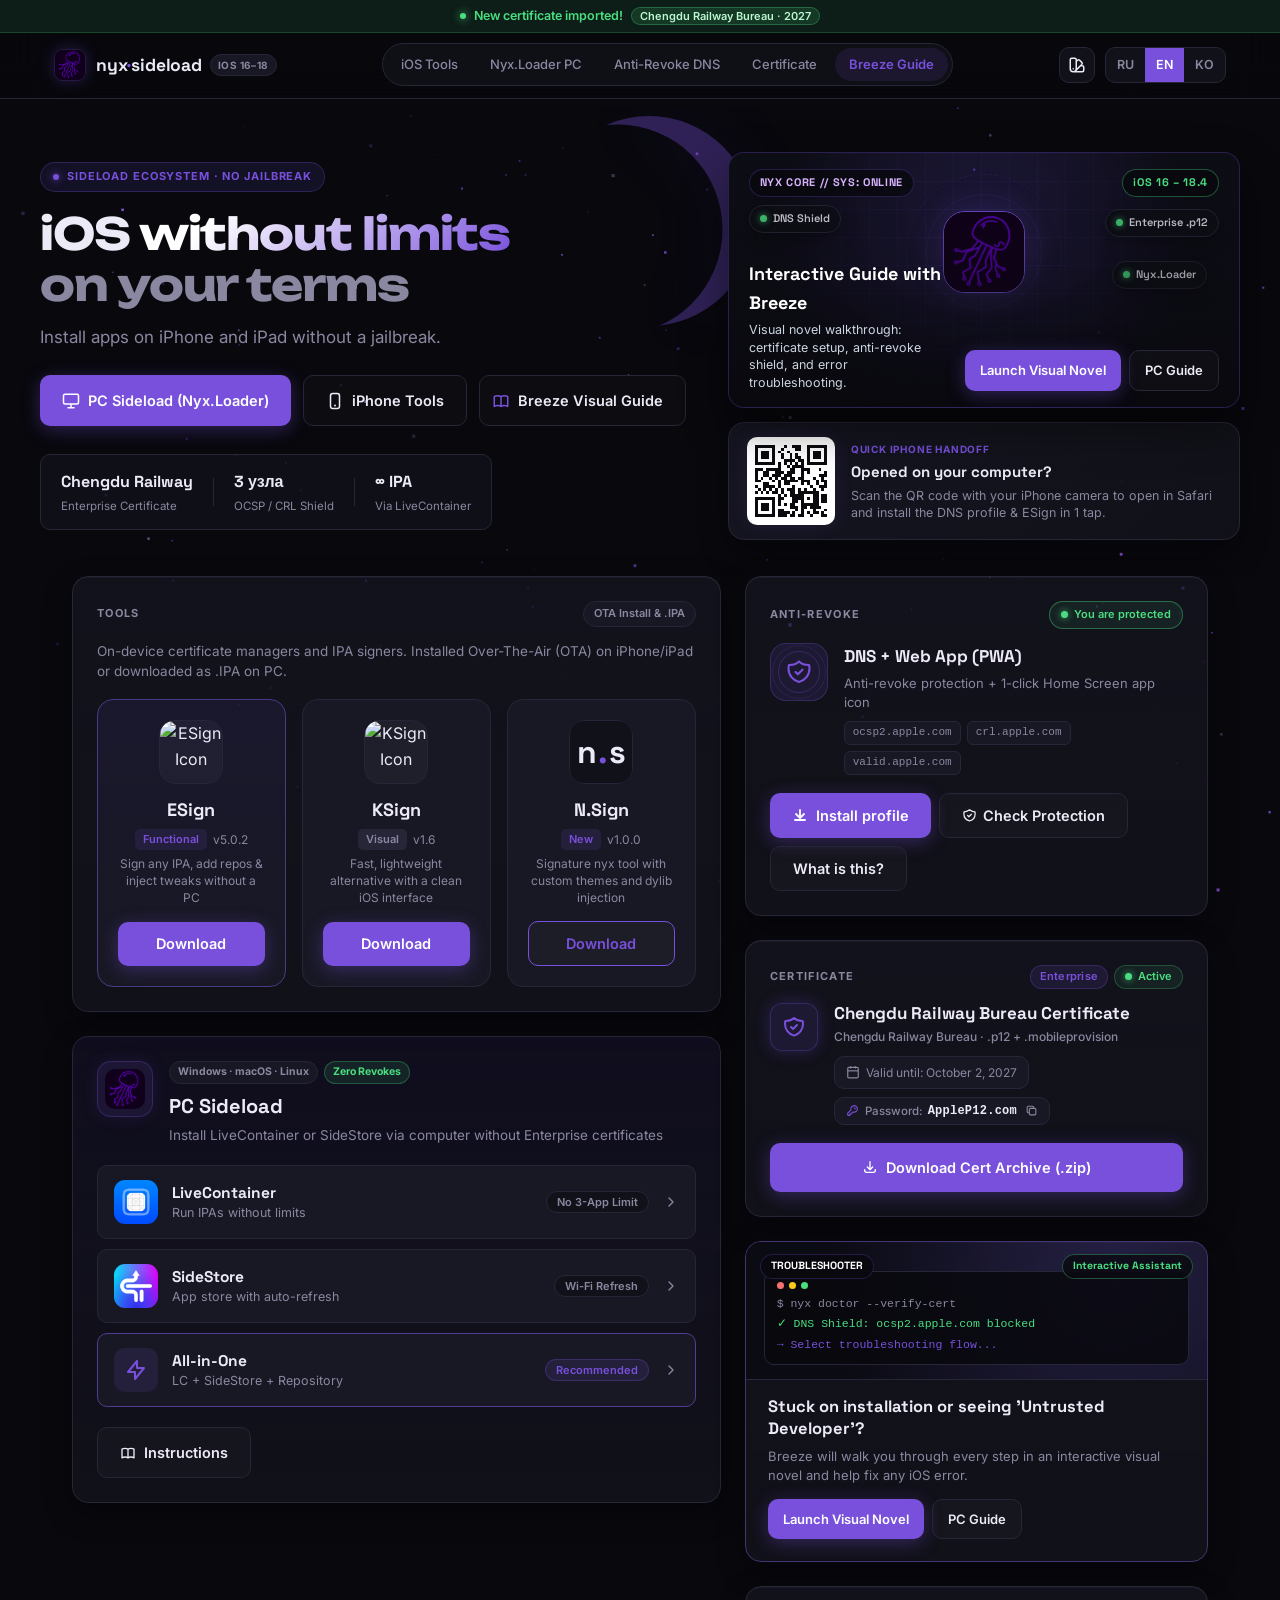
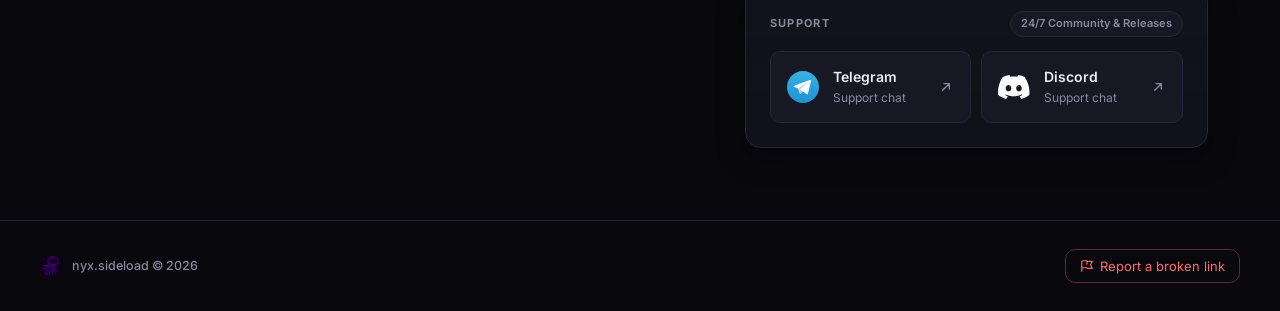
==== index.html @ e29008ee "feat(drop): switch to Chengdu Railway Bureau, update UI & DNS profile" ====
<!DOCTYPE html>
<html lang="ru">
<head>
  <meta charset="UTF-8" />
  <meta name="viewport" content="width=device-width, initial-scale=1.0, viewport-fit=cover" />
  <title>nyx.sideload — iOS sideloading portal</title>
  <meta name="description" content="nyx.sideload — iOS sideloading portal with ESign, KSign, N.Sign, LiveContainer and SideStore resources." />
  <meta name="keywords" content="iOS sideload, IPA, ESign, KSign, N.Sign, LiveContainer, SideStore" />
  <meta name="robots" content="index, follow, max-image-preview:large" />
  <meta name="google-site-verification" content="O43_IIhh7gMPWOFRAjKB4eH8r0QsekUvam8je7YkFkw" />
  <meta name="author" content="nyx.sideload" />
  <link rel="canonical" href="https://nyx.sideload.space/" />
  <link rel="alternate" href="https://sideload.nyxsile.lol/" />
  <meta property="og:type" content="website" />
  <meta property="og:site_name" content="nyx.sideload" />
  <meta property="og:title" content="nyx.sideload — iOS sideloading portal" />
  <meta property="og:description" content="ESign, KSign, N.Sign, LiveContainer and SideStore resources in one place." />
  <meta property="og:url" content="https://nyx.sideload.space/" />
  <meta property="og:image" content="https://nyx.sideload.space/icons/og-image.png" />
  <meta property="og:image:alt" content="nyx.sideload" />
  <meta name="twitter:card" content="summary_large_image" />
  <meta name="twitter:title" content="nyx.sideload — iOS sideloading portal" />
  <meta name="twitter:description" content="ESign, KSign, N.Sign, LiveContainer and SideStore resources." />
  <meta name="twitter:image" content="https://nyx.sideload.space/icons/og-image.png" />
  <link rel="preconnect" href="https://fonts.googleapis.com" />
  <link href="https://fonts.googleapis.com/css2?family=Space+Grotesk:wght@400;500;600;700&family=Inter:wght@400;500;600&family=Unbounded:wght@600;700&display=swap" rel="stylesheet" />
  <link rel="stylesheet" href="index.css" />
  <link rel="manifest" href="manifest.json" />
  <meta name="apple-mobile-web-app-capable" content="yes" />
  <meta name="apple-mobile-web-app-status-bar-style" content="black-translucent" />
  <meta name="apple-mobile-web-app-title" content="nyx.sideload" />
  <link rel="apple-touch-icon" href="icons/favicon.png" />
  <link rel="icon" type="image/png" href="icons/favicon.png" />
  <link rel="shortcut icon" href="favicon.ico" />
  <script type="application/ld+json">
  {
    "@context": "https://schema.org",
    "@type": "WebSite",
    "name": "nyx.sideload",
    "url": "https://nyx.sideload.space/",
    "description": "iOS sideloading portal with ESign, KSign, N.Sign, LiveContainer and SideStore resources.",
    "inLanguage": ["ru", "en", "ko"]
  }
  </script>
</head>
<body>

<canvas id="stars" aria-hidden="true"></canvas>

<header id="header">
  <div class="new-cert-banner">
    <span class="ping-dot"></span>
    <span data-i="status-new-cert">Новый сертификат импортирован!</span>
    <span class="banner-cert-pill">Chengdu Railway Bureau · 2027</span>
  </div>
  <div class="header-inner">
    <a class="header-brand" href="./" aria-label="nyx.sideload">
      <img src="icons/logo.png" alt="" width="32" height="32" />
      <div class="brand-text-wrap">
        <span class="header-logo display">nyx<span>·</span>sideload</span>
        <span class="header-sub-badge">iOS 16–18</span>
      </div>
    </a>

    <nav class="desktop-nav" aria-label="Primary Navigation">
      <a href="#sec-tools" class="desktop-nav-link" data-i="nav-tools">Инструменты iOS</a>
      <a href="#sec-pc-sideload" class="desktop-nav-link" data-i="nav-pc">Nyx.Loader ПК</a>
      <a href="#sec-dns" class="desktop-nav-link" data-i="nav-dns">Анти-ревок DNS</a>
      <a href="#sec-cert-files" class="desktop-nav-link" data-i="nav-cert">Сертификат</a>
      <a href="./tutorial-vn/" class="desktop-nav-link desktop-nav-link--accent" data-i="nav-breeze">Гайд с Бриз</a>
    </nav>

    <div class="header-actions">
      <button type="button" id="btn-header-theme" class="icon-btn" aria-label="Customize theme" aria-haspopup="dialog" title="Theme">
        <svg width="18" height="18" fill="none" viewBox="0 0 24 24" stroke="currentColor" stroke-width="2" aria-hidden="true">
          <path stroke-linecap="round" stroke-linejoin="round" d="M7 21a4 4 0 01-4-4V5a2 2 0 012-2h4a2 2 0 012 2v12a4 4 0 01-4 4zm0 0h12a2 2 0 002-2v-4a2 2 0 00-2-2h-2.343M11 7.343l1.657-1.657a2 2 0 012.828 0l2.829 2.829a2 2 0 010 2.828l-8.486 8.485M7 17h.01" />
        </svg>
      </button>
      <div class="lang-toggle" role="group" aria-label="Language">
        <button type="button" class="lang-btn active" id="lang-ru" data-lang="ru" aria-pressed="true">RU</button>
        <button type="button" class="lang-btn" id="lang-en" data-lang="en" aria-pressed="false">EN</button>
        <button type="button" class="lang-btn" id="lang-ko" data-lang="ko" aria-pressed="false">KO</button>
      </div>
    </div>
  </div>
</header>

<div id="app">

  <section id="hero">
    <div class="hero-inner">
      <div class="moon" aria-hidden="true"></div>

      <!-- Left Column: Typography, Actions & Mobile Stepper -->
      <div class="hero-copy">
        <div class="hero-eyebrow">
          <span class="hero-eyebrow-dot"></span>
          <span data-i="hero-eyebrow-text">ЭКОСИСТЕМА САЙДЛОУДА · БЕЗ ДЖЕЙЛБРЕЙКА</span>
        </div>

        <h1>
          <span data-i="hero-title-1">iOS</span> <em data-i="hero-title-2">без ограничений</em><br/>
          <span class="hero-tail" data-i="hero-title-3">на своих условиях</span>
        </h1>

        <p class="hero-lead" data-i="hero-sub">Установка приложений на iPhone и iPad без джейлбрейка.</p>

        <!-- Desktop-specific CTA bar -->
        <div class="hero-desktop-actions">
          <a href="#sec-pc-sideload" class="btn btn-primary">
            <svg width="18" height="18" fill="none" viewBox="0 0 24 24" stroke="currentColor" stroke-width="2" aria-hidden="true">
              <rect x="2" y="3" width="20" height="13" rx="2"/>
              <path d="M8 21h8M12 17v4" stroke-linecap="round"/>
            </svg>
            <span data-i="hero-btn-pc">Сайдлоуд с ПК (Nyx.Loader)</span>
          </a>
          <a href="#sec-tools" class="btn btn-ghost">
            <svg width="18" height="18" fill="none" viewBox="0 0 24 24" stroke="currentColor" stroke-width="2" aria-hidden="true">
              <rect x="6" y="2" width="12" height="20" rx="3"/>
              <line x1="12" y1="18" x2="12.01" y2="18" stroke-width="2.5" stroke-linecap="round"/>
            </svg>
            <span data-i="hero-btn-ios">Инструменты для iPhone</span>
          </a>
          <a href="./tutorial-vn/" class="btn btn-ghost hero-breeze-pill">
            <svg width="18" height="18" fill="none" viewBox="0 0 24 24" stroke="var(--accent)" stroke-width="2" aria-hidden="true">
              <path stroke-linecap="round" stroke-linejoin="round" d="M12 6.253v13m0-13C10.832 5.477 9.246 5 7.5 5S4.168 5.477 3 6.253v13C4.168 18.477 5.754 18 7.5 18s3.332.477 4.5 1.253m0-13C13.168 5.477 14.754 5 16.5 5c1.747 0 3.332.477 4.5 1.253v13C19.832 18.477 18.247 18 16.5 18c-1.746 0-3.332.477-4.5 1.253"/>
            </svg>
            <span data-i="hero-btn-guide">Визуальный гайд с Бриз</span>
          </a>
        </div>

        <!-- Desktop telemetry metrics strip -->
        <div class="hero-metrics-desktop">
          <div class="hero-metric-item">
            <span class="hero-metric-val">Chengdu Railway</span>
            <span class="hero-metric-lbl" data-i="metric-cert-lbl">Enterprise сертификат</span>
          </div>
          <div class="hero-metric-divider"></div>
          <div class="hero-metric-item">
            <span class="hero-metric-val">3 узла</span>
            <span class="hero-metric-lbl" data-i="metric-dns-lbl">Блокировка OCSP / CRL</span>
          </div>
          <div class="hero-metric-divider"></div>
          <div class="hero-metric-item">
            <span class="hero-metric-val">∞ IPA</span>
            <span class="hero-metric-lbl" data-i="metric-lc-lbl">Через LiveContainer</span>
          </div>
        </div>

        <!-- Mobile-only Quick Visual Banner + 1-2-3 Guided Stepper -->
        <div class="mobile-hero-experience">
          <a href="./tutorial-vn/" class="mobile-breeze-banner">
            <div class="mobile-breeze-avatar-wrap">
              <img src="icons/logo.png" alt="nyx.sideload" width="48" height="48" />
              <span class="mobile-breeze-live">FAQ</span>
            </div>
            <div class="mobile-breeze-text">
              <span class="mobile-breeze-tag" data-i="mob-breeze-tag">ИНТЕРАКТИВНЫЙ ТУТОРИАЛ</span>
              <strong data-i="mob-breeze-title">Впервые здесь? Гайд с Бриз за 1 минуту</strong>
              <span class="mobile-breeze-sub" data-i="mob-breeze-sub">Пошаговая установка DNS, ESign и решение ошибок</span>
            </div>
            <svg class="mobile-breeze-arrow" width="18" height="18" fill="none" viewBox="0 0 24 24" stroke="currentColor" stroke-width="2"><path d="M9 6l6 6-6 6" stroke-linecap="round" stroke-linejoin="round"/></svg>
          </a>

          <div class="mobile-stepper" role="navigation" aria-label="Шаги установки на iOS">
            <a href="#sec-dns" class="mobile-step-pill active">
              <span class="step-num">1</span>
              <span class="step-label" data-i="step-1-short">Защита DNS</span>
            </a>
            <svg class="step-sep" width="12" height="12" fill="none" viewBox="0 0 24 24" stroke="currentColor" stroke-width="2"><path d="M9 6l6 6-6 6" stroke-linecap="round" stroke-linejoin="round"/></svg>
            <a href="#sec-tools" class="mobile-step-pill">
              <span class="step-num">2</span>
              <span class="step-label" data-i="step-2-short">ESign / KSign</span>
            </a>
            <svg class="step-sep" width="12" height="12" fill="none" viewBox="0 0 24 24" stroke="currentColor" stroke-width="2"><path d="M9 6l6 6-6 6" stroke-linecap="round" stroke-linejoin="round"/></svg>
            <a href="#sec-cert-files" class="mobile-step-pill">
              <span class="step-num">3</span>
              <span class="step-label" data-i="step-3-short">Сертификат</span>
            </a>
          </div>
        </div>
      </div>

      <!-- Right Column (Desktop Only): Visual Command Center Showcase -->
      <div class="hero-showcase" aria-label="Visual Showcase">
        <!-- Card A: Cyber-Jellyfish Core & Architecture Visual Card -->
        <div class="showcase-art-card">
          <div class="showcase-cyber-canvas" aria-hidden="true">
            <div class="cyber-grid-mesh"></div>
            <div class="cyber-core-visual">
              <div class="cyber-orbit cyber-orbit--outer"></div>
              <div class="cyber-orbit cyber-orbit--inner"></div>
              <img class="cyber-core-logo" src="icons/logo.png" alt="" width="86" height="86" />
            </div>
            <div class="cyber-floating-nodes">
              <span class="cyber-node cyber-node--1"><span class="status-dot ok"></span> DNS Shield</span>
              <span class="cyber-node cyber-node--2"><span class="status-dot ok"></span> Enterprise .p12</span>
              <span class="cyber-node cyber-node--3"><span class="status-dot ok"></span> Nyx.Loader</span>
            </div>
          </div>
          <div class="showcase-art-overlay">
            <div class="showcase-top-badges">
              <span class="showcase-hud-tag">NYX CORE // SYS: ONLINE</span>
              <span class="showcase-hud-tag showcase-hud-tag--ok">iOS 16 – 18.4</span>
            </div>
            <div class="showcase-art-footer">
              <div>
                <h2 class="showcase-art-title" data-i="showcase-breeze-title">Интерактивный гайд с Бриз</h2>
                <p class="showcase-art-desc" data-i="showcase-breeze-desc">Визуальная новелла: разбор ошибок, настройка сертификатов и обход ревоков.</p>
              </div>
              <div class="showcase-art-links">
                <a href="./tutorial-vn/" class="btn btn-primary btn-sm" data-i="btn-open-vn">Запустить новеллу</a>
                <a href="./tutorial/" class="btn btn-ghost btn-sm" data-i="btn-open-text-guide">Гайд для ПК</a>
              </div>
            </div>
          </div>
        </div>

        <!-- Card B: Desktop-to-iPhone QR Handoff Card -->
        <div class="showcase-qr-card">
          <div class="qr-box" aria-hidden="true">
            <svg viewBox="-2 -2 29 29" width="88" height="88" shape-rendering="crispEdges">
              <rect x="-2" y="-2" width="29" height="29" rx="2" fill="#ffffff"/>
              <path fill="#0A0A0F" d="M0,0h7v1h-7zM10,0h1v1h-1zM13,0h3v1h-3zM18,0h7v1h-7zM0,1h1v1h-1zM6,1h1v1h-1zM9,1h1v1h-1zM14,1h2v1h-2zM18,1h1v1h-1zM24,1h1v1h-1zM0,2h1v1h-1zM2,2h3v1h-3zM6,2h1v1h-1zM8,2h1v1h-1zM11,2h1v1h-1zM18,2h1v1h-1zM20,2h3v1h-3zM24,2h1v1h-1zM0,3h1v1h-1zM2,3h3v1h-3zM6,3h1v1h-1zM9,3h1v1h-1zM12,3h1v1h-1zM14,3h1v1h-1zM18,3h1v1h-1zM20,3h3v1h-3zM24,3h1v1h-1zM0,4h1v1h-1zM2,4h3v1h-3zM6,4h1v1h-1zM9,4h1v1h-1zM12,4h1v1h-1zM14,4h2v1h-2zM18,4h1v1h-1zM20,4h3v1h-3zM24,4h1v1h-1zM0,5h1v1h-1zM6,5h1v1h-1zM10,5h4v1h-4zM15,5h2v1h-2zM18,5h1v1h-1zM24,5h1v1h-1zM0,6h7v1h-7zM8,6h1v1h-1zM10,6h1v1h-1zM12,6h1v1h-1zM14,6h1v1h-1zM16,6h1v1h-1zM18,6h7v1h-7zM8,7h1v1h-1zM11,7h1v1h-1zM13,7h4v1h-4zM0,8h3v1h-3zM4,8h5v1h-5zM12,8h2v1h-2zM16,8h3v1h-3zM22,8h1v1h-1zM0,9h1v1h-1zM3,9h2v1h-2zM7,9h3v1h-3zM11,9h3v1h-3zM16,9h1v1h-1zM18,9h1v1h-1zM24,9h1v1h-1zM0,10h1v1h-1zM3,10h2v1h-2zM6,10h3v1h-3zM10,10h3v1h-3zM16,10h1v1h-1zM22,10h3v1h-3zM0,11h1v1h-1zM2,11h1v1h-1zM5,11h1v1h-1zM7,11h1v1h-1zM9,11h2v1h-2zM12,11h2v1h-2zM15,11h2v1h-2zM20,11h1v1h-1zM23,11h1v1h-1zM0,12h2v1h-2zM6,12h1v1h-1zM8,12h1v1h-1zM10,12h5v1h-5zM16,12h3v1h-3zM21,12h1v1h-1zM23,12h2v1h-2zM3,13h2v1h-2zM8,13h1v1h-1zM10,13h2v1h-2zM16,13h1v1h-1zM18,13h1v1h-1zM21,13h1v1h-1zM24,13h1v1h-1zM0,14h1v1h-1zM3,14h4v1h-4zM8,14h1v1h-1zM13,14h1v1h-1zM19,14h1v1h-1zM22,14h3v1h-3zM1,15h1v1h-1zM3,15h1v1h-1zM5,15h1v1h-1zM7,15h1v1h-1zM9,15h1v1h-1zM11,15h3v1h-3zM15,15h1v1h-1zM17,15h1v1h-1zM20,15h1v1h-1zM23,15h1v1h-1zM0,16h1v1h-1zM2,16h1v1h-1zM4,16h1v1h-1zM6,16h2v1h-2zM9,16h1v1h-1zM12,16h2v1h-2zM15,16h7v1h-7zM8,17h1v1h-1zM10,17h1v1h-1zM12,17h5v1h-5zM20,17h2v1h-2zM23,17h2v1h-2zM0,18h7v1h-7zM8,18h2v1h-2zM13,18h4v1h-4zM18,18h1v1h-1zM20,18h2v1h-2zM23,18h2v1h-2zM0,19h1v1h-1zM6,19h1v1h-1zM8,19h1v1h-1zM13,19h2v1h-2zM16,19h1v1h-1zM20,19h2v1h-2zM23,19h2v1h-2zM0,20h1v1h-1zM2,20h3v1h-3zM6,20h1v1h-1zM8,20h1v1h-1zM10,20h1v1h-1zM12,20h2v1h-2zM16,20h6v1h-6zM0,21h1v1h-1zM2,21h3v1h-3zM6,21h1v1h-1zM12,21h3v1h-3zM16,21h2v1h-2zM19,21h4v1h-4zM0,22h1v1h-1zM2,22h3v1h-3zM6,22h1v1h-1zM8,22h2v1h-2zM14,22h1v1h-1zM16,22h1v1h-1zM20,22h1v1h-1zM24,22h1v1h-1zM0,23h1v1h-1zM6,23h1v1h-1zM8,23h4v1h-4zM13,23h1v1h-1zM16,23h1v1h-1zM18,23h1v1h-1zM20,23h2v1h-2zM23,23h1v1h-1zM0,24h7v1h-7zM8,24h3v1h-3zM12,24h2v1h-2zM15,24h2v1h-2zM19,24h1v1h-1zM23,24h2v1h-2z"/>
            </svg>
          </div>
          <div class="qr-info">
            <span class="qr-badge" data-i="qr-badge">БЫСТРЫЙ ПЕРЕХОД НА IPHONE</span>
            <h3 data-i="qr-title">Открыл сайт на компьютере?</h3>
            <p data-i="qr-desc">Наведи камеру iPhone на QR-код, чтобы открыть портал в Safari и установить DNS-профиль и ESign в 1 тап.</p>
          </div>
        </div>
      </div>

    </div>
  </section>

  <main id="main" class="container">

    <div id="inapp-browser-banner" class="inapp-banner fade-up">
      <div class="inapp-banner-content">
        <svg class="inapp-banner-icon" width="18" height="18" fill="none" viewBox="0 0 24 24" stroke="currentColor" stroke-width="2" aria-hidden="true"><path stroke-linecap="round" stroke-linejoin="round" d="M12 9v2m0 4h.01m-6.938 4h13.856c1.54 0 2.502-1.667 1.732-3L13.732 4c-.77-1.333-2.694-1.333-3.464 0L3.34 16c-.77 1.333.192 3 1.732 3z"/></svg>
        <span data-i="inapp-browser-warn">Вы открыли сайт во встроенном браузере. Для успешной установки приложений откройте сайт в <strong>Safari</strong>.</span>
      </div>
    </div>

    <div class="workspace-grid">

      <!-- ========================================================
           PRIMARY COLUMN (Desktop Left 7 Cols / Mobile Ordered)
           ======================================================== -->
      <div class="workspace-col-main">

        <!-- TOOLS SECTION (Mobile Step 2 / Desktop Primary Showcase) -->
        <section class="card fade-up" id="sec-tools" data-breeze-step="2" data-breeze-text="Теперь выбери инструмент и версию сертификата. Я рекомендую ESign — он стабильнее!">
          <div class="card-header-row">
            <div class="section-heading-group">
              <span class="mobile-step-badge" data-i="badge-step-2">ШАГ 2</span>
              <p class="section-label" style="margin:0;" data-i="sec-tools-label">Инструменты</p>
            </div>
            <span class="section-sub-pill" data-i="tools-ota-hint">OTA-установка и .IPA</span>
          </div>

          <p class="section-intro-desc" data-i="tools-intro-desc">
            Менеджеры сертификатов и подписи приложений прямо на устройстве. На iPhone устанавливаются по воздуху (OTA), на ПК скачиваются в формате .IPA.
          </p>

          <div class="tools-grid-new">

            <div class="tool-card-new tool-card--featured" id="card-esign">
              <div class="tool-card-top">
                <div class="tool-icon-container">
                  <img src="icons/esign.png" alt="ESign Icon">
                </div>
                <div class="tool-info-new">
                  <span class="tool-title-new">ESign</span>
                  <div class="tool-meta-new">
                    <span class="tool-tag" style="background:var(--accent-lo); color:var(--accent);" data-i="tag-recommended">Рекомендован</span>
                    <span>v1.5.1</span>
                  </div>
                  <p class="tool-desc-inline" data-i="esign-short-desc">Подпись любых IPA, репозитории и инъекция твиков без ПК</p>
                </div>
              </div>
              <button class="btn btn-primary btn-full" id="btn-open-esign" style="margin-top:auto;">
                <span data-i="download">Скачать</span>
              </button>
            </div>

            <div class="tool-card-new" id="card-ksign">
              <div class="tool-card-top">
                <div class="tool-icon-container">
                  <img src="icons/ksign.png" alt="KSign Icon">
                </div>
                <div class="tool-info-new">
                  <span class="tool-title-new">KSign</span>
                  <div class="tool-meta-new">
                    <span class="tool-tag" data-i="tag-alt">Альтернатива</span>
                    <span>v1.5.1</span>
                  </div>
                  <p class="tool-desc-inline" data-i="ksign-short-desc">Быстрый и легкий аналог с современным интерфейсом iOS</p>
                </div>
              </div>
              <button class="btn btn-primary btn-full" id="btn-open-ksign" style="margin-top:auto;">
                <span data-i="download">Скачать</span>
              </button>
            </div>

            <div class="tool-card-new" id="card-nsign">
              <div class="tool-card-top">
                <div class="tool-icon-container">
                  <span class="ns-logo" aria-label="N.Sign">n<span>.</span>s</span>
                </div>
                <div class="tool-info-new">
                  <span class="tool-title-new">N.Sign</span>
                  <div class="tool-meta-new">
                    <span class="tool-tag tool-tag--new" data-i="tag-new">Новый</span>
                    <span>v1.0.0</span>
                  </div>
                  <p class="tool-desc-inline" data-i="nsign-short-desc">Фирменный подписыватель nyx с кастомными темами и dylib</p>
                </div>
              </div>
              <button class="btn btn-ghost btn-full" id="btn-open-nsign" style="margin-top:auto; border-color: var(--accent);">
                <span data-i="download" style="color: var(--accent);">Скачать</span>
              </button>
            </div>

          </div>
        </section>

        <!-- PC SIDELOAD SECTION (Spotlight on Desktop / Step 5 on Mobile) -->
        <section class="pc-sideload-card fade-up" id="sec-pc-sideload">
          <div class="pc-sideload-banner">
            <div class="pc-sideload-header">
              <div class="pc-sideload-icon" aria-hidden="true">
                <img src="icons/logo.png" alt="" width="40" height="40" style="border-radius:10px; object-fit:cover;" />
              </div>
              <div class="pc-sideload-title-block">
                <div class="pc-badge-row">
                  <span class="pc-badge-pill">Windows · macOS · Linux</span>
                  <span class="pc-badge-pill pc-badge-pill--ok" data-i="pc-no-revoke-badge">Без отзыва сертификата</span>
                </div>
                <h2 class="display" data-i="pc-title">Сайдлоуд с ПК</h2>
                <p data-i="pc-desc">Установите LiveContainer или Sidestore через компьютер без Enterprise-сертификатов</p>
              </div>
            </div>
          </div>

          <div class="mobile-wall">
            <div class="mobile-wall-icon" aria-hidden="true">
              <svg width="38" height="38" fill="none" viewBox="0 0 24 24" stroke="currentColor" stroke-width="1.8"><rect x="2" y="3" width="20" height="14" rx="2"/><path d="M8 21h8m-4-4v4"/></svg>
            </div>
            <h3 data-i="pc-mobile-wall-title">Только с компьютера</h3>
            <p data-i="pc-mobile-wall-desc">Эта функция работает только на десктопной версии сайта. Зайдите с ПК или Mac.</p>
            <div class="mobile-wall-actions">
              <button type="button" class="btn btn-primary btn-sm" id="btn-copy-site">
                <svg width="16" height="16" fill="none" viewBox="0 0 24 24" stroke="currentColor" stroke-width="2" aria-hidden="true"><path stroke-linecap="round" stroke-linejoin="round" d="M8 16H6a2 2 0 01-2-2V6a2 2 0 012-2h8a2 2 0 012 2v2m-6 12h8a2 2 0 002-2v-8a2 2 0 00-2-2h-8a2 2 0 00-2 2v8a2 2 0 002 2z"/></svg>
                <span data-i="pc-copy-link">Скопировать ссылку для ПК</span>
              </button>
              <a class="btn btn-ghost btn-sm" href="./tutorial/">
                <span data-i="btn-instructions">Инструкция</span>
              </a>
            </div>
          </div>

          <div class="method-list">
            <button type="button" class="method-row" data-method="livecontainer" aria-haspopup="dialog">
              <img class="method-icon" src="icons/lc-icon.png" alt="LiveContainer" width="44" height="44">
              <span class="method-text">
                <span class="method-name">LiveContainer</span>
                <span class="method-desc" data-i="pc-lc-desc">Запуск IPA без лимита</span>
              </span>
              <span class="method-os-pill">No 3-App Limit</span>
              <svg class="method-chevron" width="16" height="16" fill="none" viewBox="0 0 24 24" stroke="currentColor" stroke-width="2" aria-hidden="true"><path d="M9 6l6 6-6 6" stroke-linecap="round" stroke-linejoin="round"/></svg>
            </button>

            <button type="button" class="method-row" data-method="sidestore" aria-haspopup="dialog">
              <img class="method-icon" src="icons/ss-icon.png" alt="SideStore" width="44" height="44">
              <span class="method-text">
                <span class="method-name">SideStore</span>
                <span class="method-desc" data-i="pc-ss-desc">Магазин с автообновлением</span>
              </span>
              <span class="method-os-pill">Wi-Fi Refresh</span>
              <svg class="method-chevron" width="16" height="16" fill="none" viewBox="0 0 24 24" stroke="currentColor" stroke-width="2" aria-hidden="true"><path d="M9 6l6 6-6 6" stroke-linecap="round" stroke-linejoin="round"/></svg>
            </button>

            <button type="button" class="method-row method-row--lead" data-method="combo" aria-haspopup="dialog">
              <span class="method-icon method-icon--glyph" aria-hidden="true">
                <svg width="24" height="24" fill="none" viewBox="0 0 24 24" stroke="currentColor" stroke-width="2"><path stroke-linecap="round" stroke-linejoin="round" d="M13 10V3L4 14h7v7l9-11h-7z"/></svg>
              </span>
              <span class="method-text">
                <span class="method-name" data-i="pc-combo-title">Всё в одном</span>
                <span class="method-desc" data-i="pc-combo-desc">LC + Sidestore + репозиторий</span>
              </span>
              <span class="method-tag" data-i="pc-combo-tag">Рекомендуем</span>
              <svg class="method-chevron" width="16" height="16" fill="none" viewBox="0 0 24 24" stroke="currentColor" stroke-width="2" aria-hidden="true"><path d="M9 6l6 6-6 6" stroke-linecap="round" stroke-linejoin="round"/></svg>
            </button>
          </div>

          <div class="pc-sideload-cta">
            <a class="btn btn-ghost" href="./tutorial/">
              <svg width="16" height="16" fill="none" viewBox="0 0 24 24" stroke="currentColor" stroke-width="2"><path stroke-linecap="round" stroke-linejoin="round" d="M12 6.253v13m0-13C10.832 5.477 9.246 5 7.5 5S4.168 5.477 3 6.253v13C4.168 18.477 5.754 18 7.5 18s3.332.477 4.5 1.253m0-13C13.168 5.477 14.754 5 16.5 5c1.747 0 3.332.477 4.5 1.253v13C19.832 18.477 18.247 18 16.5 18c-1.746 0-3.332.477-4.5 1.253"/></svg>
              <span data-i="btn-instructions">Инструкция</span>
            </a>
          </div>
        </section>

      </div>

      <!-- ========================================================
           SECONDARY COLUMN (Desktop Right 5 Cols / Mobile Ordered)
           ======================================================== -->
      <div class="workspace-col-side">

        <!-- DNS SHIELD SECTION (Mobile Step 1 / Desktop Telemetry Widget) -->
        <section class="card dns-card-visual fade-up" id="sec-dns" data-breeze-step="1" data-breeze-text="Первым делом установи DNS-профиль. Это защитит твои приложения от отзыва Apple. Жми кнопку ниже!">
          <div class="card-header-row">
            <div class="section-heading-group">
              <span class="mobile-step-badge" data-i="badge-step-1">ШАГ 1</span>
              <p class="section-label" style="margin:0;" data-i="sec-dns-label">Анти-ревок</p>
            </div>
            <span id="dns-status-badge" class="tool-tag" style="background: var(--surface2); color: var(--muted); border: 1px solid var(--border); padding: 4px 11px; border-radius: 99px; font-size: 11px; font-weight: 600; display: inline-flex; align-items: center; gap: 6px;">
              <span class="status-dot warn" id="dns-status-dot"></span>
              <span id="dns-status-text" data-i="dns-status-unknown">Проверка защиты...</span>
            </span>
          </div>

          <div class="dns-visual-body">
            <div class="dns-radar-graphic" aria-hidden="true">
              <div class="radar-ring radar-ring--1"></div>
              <div class="radar-ring radar-ring--2"></div>
              <svg class="radar-shield-svg" width="28" height="28" fill="none" viewBox="0 0 24 24" stroke="currentColor" stroke-width="1.8">
                <path stroke-linecap="round" stroke-linejoin="round" d="M9 12l2 2 4-4m5.618-4.016A11.955 11.955 0 0112 2.944a11.955 11.955 0 01-8.618 3.04A12.02 12.02 0 003 9c0 5.591 3.824 10.29 9 11.622 5.176-1.332 9-6.03 9-11.622 0-1.042-.133-2.052-.382-3.016z" />
              </svg>
            </div>
            <div class="dns-info">
              <h3 data-i="dns-title">DNS + Веб-приложение (PWA)</h3>
              <p data-i="dns-sub">Анти-ревок защита + иконка портала на рабочий стол в 1 клик</p>
              <div class="dns-endpoints-pills" aria-label="Blocked Apple Revocation Servers">
                <span class="endpoint-chip">ocsp2.apple.com</span>
                <span class="endpoint-chip">crl.apple.com</span>
                <span class="endpoint-chip">valid.apple.com</span>
              </div>
            </div>
          </div>

          <div class="dns-actions" style="display:flex; gap:8px; flex-wrap:wrap;">
            <button class="btn btn-primary" id="btn-install-dns" data-i-text="dns-install">
              <svg width="16" height="16" fill="none"><path d="M8 3v8M4 7l4 4 4-4" stroke="currentColor" stroke-width="1.8" stroke-linecap="round" stroke-linejoin="round"/><path d="M3 13h10" stroke="currentColor" stroke-width="1.8" stroke-linecap="round"/></svg>
              <span data-i="dns-install">Установить профиль</span>
            </button>
            <button class="btn btn-ghost" id="btn-check-dns" style="display:inline-flex; align-items:center; gap:6px;">
              <svg width="15" height="15" fill="none" viewBox="0 0 24 24" stroke="currentColor" stroke-width="2"><path stroke-linecap="round" stroke-linejoin="round" d="M9 12l2 2 4-4m5.618-4.016A11.955 11.955 0 0112 2.944a11.955 11.955 0 01-8.618 3.04A12.02 12.02 0 003 9c0 5.591 3.824 10.29 9 11.622 5.176-1.332 9-6.03 9-11.622 0-1.042-.133-2.052-.382-3.016z"/></svg>
              <span data-i="btn-check-dns-text">Проверить защиту</span>
            </button>
            <button class="btn btn-ghost" id="btn-dns-info" data-i-text="dns-whats-this">
              <span data-i="dns-whats-this">Что это?</span>
            </button>
          </div>
        </section>

        <!-- CERTIFICATE VAULT SECTION (Mobile Step 3 / Desktop Vault Card) -->
        <section class="card cert-card fade-up" id="sec-cert-files">
          <div class="card-header-row">
            <div class="section-heading-group">
              <span class="mobile-step-badge" data-i="badge-step-3">ШАГ 3</span>
              <p class="section-label" style="margin:0;" data-i="sec-cert-download-label">Сертификат</p>
            </div>
            <div class="cert-status-badges">
              <span class="cert-type-badge">Enterprise</span>
              <span class="cert-status-badge">
                <span class="status-dot ok" aria-hidden="true"></span>
                <span data-i="cert-active">Активен</span>
              </span>
            </div>
          </div>

          <div class="cert-body">
            <div class="cert-icon-box" aria-hidden="true">
              <svg width="24" height="24" fill="none" viewBox="0 0 24 24" stroke="currentColor" stroke-width="2">
                <path stroke-linecap="round" stroke-linejoin="round" d="M9 12l2 2 4-4m5.618-4.016A11.955 11.955 0 0112 2.944a11.955 11.955 0 01-8.618 3.04A12.02 12.02 0 003 9c0 5.591 3.824 10.29 9 11.622 5.176-1.332 9-6.03 9-11.622 0-1.042-.133-2.052-.382-3.016z" />
              </svg>
            </div>

            <div class="cert-info">
              <div class="cert-title-group">
                <h3 class="cert-name" data-i="cert-card-title">Сертификат Chengdu Railway Bureau</h3>
                <span class="cert-issuer">Chengdu Railway Bureau · .p12 + .mobileprovision</span>
              </div>

              <div class="cert-meta-tags">
                <span class="cert-meta-item">
                  <svg width="14" height="14" fill="none" viewBox="0 0 24 24" stroke="currentColor" stroke-width="2" aria-hidden="true">
                    <rect x="3" y="4" width="18" height="18" rx="2" ry="2"/>
                    <line x1="16" y1="2" x2="16" y2="6"/>
                    <line x1="8" y1="2" x2="8" y2="6"/>
                    <line x1="3" y1="10" x2="21" y2="10"/>
                  </svg>
                  <span data-i="cert-valid-until">Годен до: 2 октября 2027 г.</span>
                </span>

                <button type="button" class="cert-pwd-chip" id="chip-copy-pwd" title="Нажмите, чтобы скопировать пароль">
                  <svg class="pwd-key-icon" width="13" height="13" fill="none" viewBox="0 0 24 24" stroke="currentColor" stroke-width="2" aria-hidden="true">
                    <path stroke-linecap="round" stroke-linejoin="round" d="M15 7a2 2 0 012 2m4 0a6 6 0 01-7.743 5.743L11 17H9v2H7v2H4a1 1 0 01-1-1v-2.586a1 1 0 01.293-.707l5.964-5.964A6 6 0 1121 9z" />
                  </svg>
                  <span class="pwd-label" data-i="cert-pwd-label">Пароль:</span>
                  <code class="pwd-val">AppleP12.com</code>
                  <svg class="pwd-copy-icon" width="13" height="13" fill="none" viewBox="0 0 24 24" stroke="currentColor" stroke-width="2" aria-hidden="true">
                    <path stroke-linecap="round" stroke-linejoin="round" d="M8 16H6a2 2 0 01-2-2V6a2 2 0 012-2h8a2 2 0 012 2v2m-6 12h8a2 2 0 002-2v-8a2 2 0 00-2-2h-8a2 2 0 00-2 2v8a2 2 0 002 2z"/>
                  </svg>
                </button>
              </div>
            </div>
          </div>

          <div class="cert-actions">
            <a href="certs/Chengdu_Railway_Bureau.zip" download="Chengdu_Railway_Bureau.zip" class="btn btn-primary btn-full" id="btn-dl-cert-zip">
              <svg width="16" height="16" fill="none" viewBox="0 0 24 24" stroke="currentColor" stroke-width="2" aria-hidden="true"><path stroke-linecap="round" stroke-linejoin="round" d="M4 16v1a3 3 0 003 3h10a3 3 0 003-3v-1m-4-4l-4 4m0 0l-4-4m4 4V4"/></svg>
              <span data-i="btn-download-cert-zip">Скачать сертификат (.zip)</span>
            </a>
          </div>
        </section>

        <!-- BREEZE VISUAL GUIDE CARD (Visible on Both Mobile & Desktop) -->
        <section class="card breeze-guide-card fade-up" id="sec-breeze-guide">
          <div class="breeze-guide-media" aria-hidden="true">
            <div class="breeze-terminal-visual">
              <div class="terminal-dots"><span></span><span></span><span></span></div>
              <div class="terminal-lines">
                <code>$ nyx doctor --verify-cert</code>
                <code class="term-ok">✓ DNS Shield: ocsp2.apple.com blocked</code>
                <code class="term-accent">→ Select troubleshooting flow...</code>
              </div>
            </div>
            <div class="breeze-guide-media-badges">
              <span class="breeze-hud-chip">TROUBLESHOOTER</span>
              <span class="breeze-hud-chip breeze-hud-chip--ok" data-i="breeze-chip-interactive">Интерактивный помощник</span>
            </div>
          </div>
          <div class="breeze-guide-content">
            <h3 data-i="breeze-card-heading">Запутался в установке или вылезла ошибка «Ненадежный разработчик»?</h3>
            <p data-i="breeze-card-text">Бриз проведет тебя по всем шагам в формате интерактивной визуальной новеллы и подскажет, как починить любую ошибку iOS.</p>
            <div class="breeze-guide-actions">
              <a href="./tutorial-vn/" class="btn btn-primary btn-sm">
                <span data-i="btn-open-vn">Запустить новеллу</span>
              </a>
              <a href="./tutorial/" class="btn btn-ghost btn-sm">
                <span data-i="btn-open-text-guide">Гайд для ПК</span>
              </a>
            </div>
          </div>
        </section>

        <!-- SUPPORT & COMMUNITY SECTION -->
        <section class="card support-card-visual fade-up" id="sec-support" data-breeze-step="3" data-breeze-text="Если что-то пошло не так — не переживай! Вот чаты поддержки, там помогут.">
          <div class="card-header-row">
            <p class="section-label" style="margin:0;" data-i="sec-support-label">Поддержка</p>
            <span class="section-sub-pill" data-i="support-community-tag">24/7 Комьюнити & Релизы</span>
          </div>
          <div class="support-grid">
            <a href="https://t.me/+BSvPQjneyhU3ODA6" class="support-link" id="sup-tg" target="_blank" rel="noopener noreferrer">
              <img src="icons/telegram.svg" alt="" class="support-icon" width="32" height="32" />
              <span class="support-text">
                <span class="support-name" data-i="sup-tg">Telegram</span>
                <span class="support-desc" data-i="sup-chat">Чат поддержки</span>
              </span>
              <svg class="support-out" width="16" height="16" fill="none" viewBox="0 0 24 24" stroke="currentColor" stroke-width="2" aria-hidden="true"><path d="M7 17L17 7M9 7h8v8" stroke-linecap="round" stroke-linejoin="round"/></svg>
            </a>
            <a href="https://discord.gg/d5hpCgPFnn" class="support-link" id="sup-discord" target="_blank" rel="noopener noreferrer">
              <img src="icons/discord.svg" alt="" class="support-icon" width="32" height="32" />
              <span class="support-text">
                <span class="support-name">Discord</span>
                <span class="support-desc" data-i="sup-chat">Чат поддержки</span>
              </span>
              <svg class="support-out" width="16" height="16" fill="none" viewBox="0 0 24 24" stroke="currentColor" stroke-width="2" aria-hidden="true"><path d="M7 17L17 7M9 7h8v8" stroke-linecap="round" stroke-linejoin="round"/></svg>
            </a>
          </div>
        </section>

      </div>

    </div>


    <div id="report-modal" class="hidden" role="dialog" aria-modal="true" aria-labelledby="report-title">
      <div class="modal-inner">
        <h2 id="report-title" data-i="report-title">Пожаловаться на ссылку</h2>
        <p data-i="report-desc">Опиши проблему — что сломалось и какая ссылка не работает</p>
        <textarea id="report-text" placeholder="Ссылка или описание..." aria-label="Ссылка или описание"></textarea>
        <div class="modal-actions">
          <button type="button" class="btn btn-primary" id="btn-report-send">
            <span data-i="report-send">Отправить</span>
          </button>
          <button type="button" class="btn btn-ghost" id="btn-report-cancel">
            <span data-i="cancel">Отмена</span>
          </button>
        </div>
      </div>
    </div>


    <div id="installer-modal" class="modal-overlay-new" role="dialog" aria-modal="true" aria-labelledby="inst-modal-title">
      <div class="modal-box-new">
        <button class="modal-close-new" id="btn-close-installer">&times;</button>
        <div class="modal-body-columns">


          <div class="modal-left-panel">
            <div class="large-modal-icon" id="modal-app-icon"></div>
            <h2 class="modal-app-name" id="inst-modal-title">ESign</h2>
            <div class="modal-app-meta">
              <span>Status: <strong id="modal-app-status" style="display:inline-flex; align-items:center; gap:6px;"><span class="status-dot ok"></span><span id="modal-app-status-text">Активен</span></strong></span>
              <span>Bundle ID: <strong id="modal-app-bundle">com.esign.sideload</strong></span>
              <span>Version: <strong id="modal-app-version">1.5.1</strong></span>
              <span>Size: <strong id="modal-app-size">14.9 MB</strong></span>
            </div>
          </div>


          <div class="modal-right-panel">
            <div class="tabs-header-new">
              <button class="tab-btn-new active" id="tab-btn-standard" data-i="tab-standard">Стандартная подпись</button>
              <button class="tab-btn-new" id="tab-btn-custom" data-i="tab-custom">Кастомизация</button>
            </div>


             <div class="tab-content-new active" id="tab-content-standard">
               <div id="standard-install-fields">
                 <div class="form-group-new">
                   <label for="modal-cert-select" data-i="label-select-cert">Выбрать сертификат</label>
                   <select class="sel" id="modal-cert-select" style="width:100%;">
                     <option value="chengdu-railway-bureau" selected>Chengdu Railway Bureau [Активен]</option>
                   </select>
                 </div>
                 <p style="font-size:12px; color:var(--muted); line-height:1.4;" data-i="cert-disclaimer">
                   Сертификат используется для подписи приложения, чтобы его можно было установить без джейлбрейка.
                 </p>
                 <div style="display:flex; gap:8px; margin-top:8px;">
                   <button class="btn btn-primary" id="btn-modal-install" style="flex:1;">
                     <span id="btn-modal-install-text" data-i="install">Установить</span>
                   </button>
                   <button class="btn btn-ghost" id="btn-modal-copy-link" title="Скопировать ссылку на установку" aria-label="Copy Install Link" style="padding: 10px 14px;">
                     <svg width="16" height="16" fill="none" viewBox="0 0 24 24" stroke="currentColor" stroke-width="2"><path stroke-linecap="round" stroke-linejoin="round" d="M8 16H6a2 2 0 01-2-2V6a2 2 0 012-2h8a2 2 0 012 2v2m-6 12h8a2 2 0 002-2v-8a2 2 0 00-2-2h-8a2 2 0 00-2 2v8a2 2 0 002 2z"/></svg>
                   </button>
                 </div>
               </div>


               <div id="standard-install-unavailable" style="display:none; flex-direction:column; align-items:center; gap:12px; text-align:center; padding:16px 10px;">
                  <img src="icons/on-station.png" alt="N.Sign is getting ready" style="width:72px; height:72px; border-radius:50%; object-fit:cover;">
                  <h3 style="font-family:'Space Grotesk', sans-serif; font-size:16px;" data-i="nsign-app-unavailable-title">Приложение N.Sign временно недоступно</h3>
                  <p style="font-size:12px; color:var(--muted); line-height:1.4;" data-i="nsign-app-unavailable-desc">
                    Приложение N.Sign находится в разработке. Воспользуйтесь веб-версией во вкладке «Кастомизация».
                  </p>
                </div>
              </div>



            <div class="tab-content-new" id="tab-content-custom">

              <div id="custom-locked-view" class="customization-lock-new">
                <div class="custom-lock-icon">
                  <svg width="18" height="18" fill="none" viewBox="0 0 24 24"><rect x="5" y="11" width="14" height="10" rx="2" stroke="currentColor" stroke-width="1.8"/><path d="M8 11V7a4 4 0 0 1 8 0v4" stroke="currentColor" stroke-width="1.8" stroke-linecap="round"/></svg>
                </div>
                <span class="custom-lock-text" data-i="custom-lock-msg">
                  Собственная подпись, инъекции dylib и смена Bundle ID доступны только в N.Sign.
                </span>
                <span class="custom-lock-action-text" id="btn-go-nsign" data-i="go-to-nsign">Открыть N.Sign</span>
              </div>


              <div id="custom-unlocked-view" style="display:none; flex-direction:column; gap:12px; text-align:left; padding:6px 0;">
                <div style="position: relative; overflow: hidden; border-radius: var(--r); border: 1px dashed var(--border); padding: 16px 12px; margin-bottom: 8px;">

                  <div style="position: absolute; inset: 0; background: rgba(10, 10, 15, 0.88); backdrop-filter: blur(4px); display: flex; flex-direction: column; align-items: center; justify-content: center; z-index: 10; text-align: center; padding: 12px;">
                    <span style="display:flex; align-items:center; justify-content:center; margin-bottom: 6px; color:var(--accent);">
                      <svg width="22" height="22" fill="none" viewBox="0 0 24 24" stroke="currentColor" stroke-width="2"><path stroke-linecap="round" stroke-linejoin="round" d="M10.325 4.317c.426-1.756 2.924-1.756 3.35 0a1.724 1.724 0 002.573 1.066c1.543-.94 3.31.826 2.37 2.37a1.724 1.724 0 001.065 2.572c1.756.426 1.756 2.924 0 3.35a1.724 1.724 0 00-1.066 2.573c.94 1.543-.826 3.31-2.37 2.37a1.724 1.724 0 00-2.572 1.065c-.426 1.756-2.924 1.756-3.35 0a1.724 1.724 0 00-2.573-1.066c-1.543.94-3.31-.826-2.37-2.37a1.724 1.724 0 00-1.065-2.572c-1.756-.426-1.756-2.924 0-3.35a1.724 1.724 0 001.066-2.573c-.94-1.543.826-3.31 2.37-2.37.996.608 2.296.07 2.572-1.065z"/><path stroke-linecap="round" stroke-linejoin="round" d="M15 12a3 3 0 11-6 0 3 3 0 016 0z"/></svg>
                    </span>
                    <h4 style="font-family:'Space Grotesk', sans-serif; font-size: 13px; margin: 0 0 4px 0;" data-i="nsign-web-unavailable-title">N.Sign Web в разработке</h4>
                    <p style="font-size: 11px; color: var(--muted); margin: 0; line-height: 1.4;" data-i="nsign-web-unavailable-desc">Онлайн-подпись через браузер скоро будет доступна.</p>
                  </div>


                  <div style="text-align:center; opacity: 0.15; pointer-events: none;">
                    <span style="display:flex; align-items:center; justify-content:center; color:var(--accent); margin-bottom:4px;">
                      <svg width="24" height="24" fill="none" viewBox="0 0 24 24" stroke="currentColor" stroke-width="2"><path stroke-linecap="round" stroke-linejoin="round" d="M13 10V3L4 14h7v7l9-11h-7z"/></svg>
                    </span>
                    <h3 style="font-family:'Space Grotesk', sans-serif; margin:4px 0;" data-i="nsign-custom-title">N.Sign Web</h3>
                    <p style="font-size:11px; color:var(--muted); line-height:1.4;" data-i="nsign-custom-desc">
                      Подписывайте любые сторонние .ipa файлы прямо в браузере своими личными сертификатами (.p12).
                    </p>
                    <button class="btn btn-primary btn-full" id="btn-launch-web-signer" style="background: var(--accent); margin-top:8px; padding:8px 14px; font-size:13px;">
                      <span data-i="launch-web-signer-btn">Запустить веб-версию</span>
                    </button>
                  </div>
                </div>

                <div style="border-top: 1px solid var(--border); padding-top:12px; margin-top:6px;">
                  <h4 style="font-family:'Space Grotesk', sans-serif; font-size:13px; margin-bottom:8px; color:var(--text);" data-i="custom-site-theme-label">Кастомизация сайта (N.Sign Theme)</h4>
                  <div class="form-group-new">
                    <select class="sel" id="site-theme-select" style="width:100%; padding: 8px 12px; font-size: 13px;">
                      <option value="violet">Breeze Violet (Default)</option>
                      <option value="cyberpunk">Cyberpink</option>
                      <option value="dark-gold">Dark Gold</option>
                      <option value="emerald">Emerald Matrix</option>
                    </select>
                  </div>
                  <p style="font-size:11px; color: var(--accent); margin-top:6px; font-style:italic;" data-i="site-theme-note">
                    * Тема сайта будет установлена как 10-ая тема N.Sign
                  </p>
                </div>
              </div>
            </div>

          </div>

        </div>
      </div>
    </div>


    <div id="nsign-modal" class="modal-overlay-new" role="dialog" aria-modal="true" aria-labelledby="nsign-modal-title">
      <div class="modal-box-new" style="max-width: 600px;">
        <button class="modal-close-new" id="btn-close-nsign">&times;</button>
        <div style="text-align: center; margin-bottom: 20px;">
          <h2 id="nsign-modal-title" style="font-family: 'Space Grotesk', sans-serif; font-weight: 700; color: var(--accent);">N.Sign Pro</h2>
          <p style="font-size: 13px; color: var(--muted);" data-i="nsign-desc">Локальный подписыватель приложений прямо в браузере</p>
        </div>

        <div class="signer-form-new" id="nsign-form-fields">

          <div class="form-group-new">
            <label data-i="nsign-label-ipa">Выберите IPA файл</label>
            <div class="file-drop-new" id="nsign-drop-ipa">
              <svg class="file-drop-icon" width="24" height="24" fill="none" viewBox="0 0 24 24"><path d="M12 16V8M9 11l3-3 3 3" stroke="currentColor" stroke-width="1.8" stroke-linecap="round" stroke-linejoin="round"/><path d="M3 15v4a2 2 0 0 0 2 2h14a2 2 0 0 0 2-2v-4" stroke="currentColor" stroke-width="1.8" stroke-linecap="round"/></svg>
              <span class="file-drop-text" id="txt-ipa-file" data-i="nsign-select-ipa">Перетащите или выберите IPA</span>
              <span class="file-drop-subtext">Максимум 200MB</span>
              <input type="file" id="inp-ipa-file" accept=".ipa" style="display:none;" />
            </div>
          </div>


          <div style="display: grid; grid-template-columns: 1fr 1fr; gap: 12px;">
            <div class="form-group-new">
              <label data-i="nsign-label-p12">Сертификат (.p12)</label>
              <div class="file-drop-new" id="nsign-drop-p12" style="padding: 12px 6px;">
                <span class="file-drop-text" id="txt-p12-file" style="font-size: 12px;" data-i="nsign-select-p12">Выбрать .p12</span>
                <input type="file" id="inp-p12-file" accept=".p12" style="display:none;" />
              </div>
            </div>
            <div class="form-group-new">
              <label data-i="nsign-label-prov">Профиль (.mobileprovision)</label>
              <div class="file-drop-new" id="nsign-drop-prov" style="padding: 12px 6px;">
                <span class="file-drop-text" id="txt-prov-file" style="font-size: 12px;" data-i="nsign-select-prov">Выбрать профиль</span>
                <input type="file" id="inp-prov-file" accept=".mobileprovision" style="display:none;" />
              </div>
            </div>
          </div>

          <div class="form-group-new">
            <label data-i="nsign-label-pwd">Пароль сертификата</label>
            <input type="password" class="inp-text-new" id="nsign-cert-pwd" placeholder="Password (e.g. 1)" />
          </div>


          <p class="section-label" style="margin-top: 8px;" data-i="label-customization">Кастомизация</p>


          <div class="toggle-row-new">
            <div class="toggle-info-new">
              <span class="toggle-label-new" data-i="opt-bundle">Смена Bundle ID</span>
              <span class="toggle-desc-new" data-i="opt-bundle-desc">Установка дубликата приложения</span>
            </div>
            <label class="switch-new">
              <input type="checkbox" id="chk-custom-bundle" />
              <span class="slider-new"></span>
            </label>
          </div>
          <input type="text" class="inp-text-new" id="inp-custom-bundle" placeholder="com.custom.identifier" style="display:none; margin-top: -6px;" />


          <div class="toggle-row-new">
            <div class="toggle-info-new">
              <span class="toggle-label-new" data-i="opt-name">Смена названия</span>
              <span class="toggle-desc-new" data-i="opt-name-desc">Переименовать иконку на рабочем столе</span>
            </div>
            <label class="switch-new">
              <input type="checkbox" id="chk-custom-name" />
              <span class="slider-new"></span>
            </label>
          </div>
          <input type="text" class="inp-text-new" id="inp-custom-name" placeholder="Custom Display Name" style="display:none; margin-top: -6px;" />


          <div class="toggle-row-new">
            <div class="toggle-info-new">
              <span class="toggle-label-new" data-i="opt-inject">Инъекция dylib</span>
              <span class="toggle-desc-new" data-i="opt-inject-desc">Внедрение твиков и хаков в IPA</span>
            </div>
            <label class="switch-new">
              <input type="checkbox" id="chk-custom-inject" />
              <span class="slider-new"></span>
            </label>
          </div>
          <div class="form-group-new" id="box-custom-inject" style="display:none; margin-top: -6px; background:var(--surface2); border:1px solid var(--border); padding:10px; border-radius:var(--r-sm);">
            <input type="file" id="inp-dylib-file" accept=".dylib" style="display:none;" />
            <button class="btn btn-ghost btn-full" id="btn-select-dylib" style="padding:6px 12px; font-size:12px;" data-i="select-dylib">+ Выбрать .dylib файл</button>
            <span id="txt-dylib-file" style="font-size:11px; color:var(--muted); text-align:center; display:block; margin-top:6px;">Ничего не выбрано</span>
          </div>

          <button class="btn btn-primary btn-full" id="btn-nsign-submit" style="background: var(--accent); margin-top: 10px;">
            <span data-i="nsign-btn-sign">Подписать и установить</span>
          </button>
        </div>


        <div style="display: flex; flex-direction: column; gap: 8px;">
          <div class="signing-console-new" id="nsign-console"></div>
          <div class="progress-bar-container-new" id="nsign-progress-container">
            <div class="progress-bar-new" id="nsign-progress"></div>
          </div>
        </div>


        <div id="nsign-success-area" style="display:none; flex-direction:column; gap:12px; margin-top:16px; text-align:center;">
          <span style="display:inline-flex; align-items:center; justify-content:center; width:64px; height:64px; border-radius:50%; background:rgba(74, 222, 128, 0.12); color:var(--ok); margin:0 auto; border: 1px solid rgba(74, 222, 128, 0.3);">
            <svg width="36" height="36" fill="none" viewBox="0 0 24 24" stroke="currentColor" stroke-width="2.2"><path stroke-linecap="round" stroke-linejoin="round" d="M5 13l4 4L19 7"/></svg>
          </span>
          <h3 style="font-family:'Space Grotesk', sans-serif;" data-i="nsign-success">Приложение подписано!</h3>
          <p style="font-size:13px; color:var(--muted);" data-i="nsign-success-desc">Оно готово к установке прямо сейчас.</p>
          <div style="display:flex; gap:10px; flex-direction:column; margin-top:8px;">
            <button class="btn btn-primary btn-full" id="btn-nsign-install">
              <span id="txt-nsign-install-btn" data-i="install">Установить</span>
            </button>
            <button class="btn btn-ghost btn-full" id="btn-nsign-download">
              <span data-i="download-signed-ipa">Скачать подписанный IPA</span>
            </button>
          </div>
          <button class="btn btn-ghost btn-full" id="btn-nsign-reset" style="margin-top:12px; font-size:12px;" data-i="sign-another">Подписать другое приложение</button>
        </div>

      </div>
    </div>


    <div id="theme-modal" class="modal-overlay-new" role="dialog" aria-modal="true" aria-labelledby="theme-modal-title">
      <div class="modal-box-new modal-box--theme">
        <button type="button" class="modal-close-new" id="btn-close-theme" aria-label="Close">&times;</button>
        <h3 id="theme-modal-title" class="theme-title" data-i="custom-site-theme-label">Кастомизация сайта</h3>
        <div class="theme-swatches" role="radiogroup" aria-labelledby="theme-modal-title">
          <button type="button" class="theme-swatch" role="radio" aria-checked="true" data-theme="violet"><span class="theme-dot" aria-hidden="true"></span><span>Breeze Violet</span></button>
          <button type="button" class="theme-swatch" role="radio" aria-checked="false" data-theme="cyberpunk"><span class="theme-dot" aria-hidden="true"></span><span>Cyberpink</span></button>
          <button type="button" class="theme-swatch" role="radio" aria-checked="false" data-theme="dark-gold"><span class="theme-dot" aria-hidden="true"></span><span>Dark Gold</span></button>
          <button type="button" class="theme-swatch" role="radio" aria-checked="false" data-theme="emerald"><span class="theme-dot" aria-hidden="true"></span><span>Emerald Matrix</span></button>
        </div>
        <p class="theme-note" data-i="site-theme-note">
          * Тема сайта будет установлена как 10-ая тема N.Sign
        </p>
      </div>
    </div>


    <div id="pc-sideload-modal" class="modal-overlay-new" role="dialog" aria-modal="true" aria-labelledby="pc-modal-heading">
      <div class="modal-box-new modal-box--pc">
        <button type="button" class="modal-close-new" id="btn-close-pc" aria-label="Close">&times;</button>

        <div class="pc-modal-head">
          <div class="pc-modal-logo" aria-hidden="true">
            <svg width="24" height="24" fill="none" viewBox="0 0 24 24" stroke="currentColor" stroke-width="2">
              <rect x="2" y="3" width="20" height="13" rx="2"/>
              <path d="M8 21h8M12 17v4" stroke-linecap="round"/>
            </svg>
          </div>
          <div>
            <h2 id="pc-modal-heading" data-i="pc-modal-title">Сайдлоуд через Nyx.Loader</h2>
            <p data-i="pc-modal-subtitle">Официальный установщик для Windows, macOS и Linux</p>
          </div>
        </div>

        <p class="pc-modal-lead" data-i="iloader-desc-1">
          Установите <strong>LiveContainer</strong> или <strong>SideStore</strong> на свое устройство в один клик с помощью утилиты <strong>Nyx.Loader</strong>.
        </p>
        <p class="pc-modal-note" role="note" data-i="iloader-desc-2">
          Никогда не вводите Apple ID или пароль на этом сайте. Скачайте Nyx.Loader только с GitHub и вводите данные исключительно внутри приложения Nyx.Loader.
        </p>

        <h3 class="pc-modal-h" data-i="iloader-download-title">Скачать Nyx.Loader:</h3>
        <div class="pc-modal-links">
          <a href="https://github.com/NyxSile/nyx.loader/releases" target="_blank" rel="noopener noreferrer" class="btn btn-primary">
            <svg width="18" height="18" fill="none" viewBox="0 0 24 24" stroke="currentColor" stroke-width="2" aria-hidden="true"><rect x="2" y="3" width="20" height="14" rx="2"/><path d="M8 21h8m-4-4v4"/></svg>
            <span>GitHub Releases</span>
          </a>
          <a href="https://github.com/NyxSile/nyx.loader/" target="_blank" rel="noopener noreferrer" class="btn btn-ghost">
            <svg width="18" height="18" fill="none" viewBox="0 0 24 24" stroke="currentColor" stroke-width="2" aria-hidden="true"><path stroke-linecap="round" stroke-linejoin="round" d="M10 20l4-16m4 4l4 4-4 4M6 16l-4-4 4-4"/></svg>
            <span>GitHub Repo</span>
          </a>
        </div>

        <div class="pc-modal-steps">
          <h3 class="pc-modal-h" data-i="iloader-steps-title">Простая инструкция:</h3>
          <ol>
            <li><div><strong data-i="iloader-step-1-title">Запуск:</strong> <span data-i="iloader-step-1-desc">Скачайте и запустите программу Nyx.Loader на своем ПК или Mac.</span></div></li>
            <li><div><strong data-i="iloader-step-2-title">Подключение:</strong> <span data-i="iloader-step-2-desc">Подключите iPhone или iPad по кабелю USB и разблокируйте экран.</span></div></li>
            <li><div><strong data-i="iloader-step-3-title">Установка:</strong> <span data-i="iloader-step-3-desc">Выберите в приложении LiveContainer или SideStore и нажмите кнопку Install.</span></div></li>
          </ol>
        </div>
      </div>
    </div>

    <div id="nsign-promo-modal" class="modal-overlay-new" role="dialog" aria-modal="true" aria-labelledby="promo-modal-title">
      <div class="modal-box-new modal-box--sm modal-center">
        <button type="button" class="modal-close-new" id="btn-close-promo" aria-label="Close">&times;</button>
        <span class="modal-badge" aria-hidden="true">
          <svg width="36" height="36" fill="none" viewBox="0 0 24 24" stroke="currentColor" stroke-width="2.2"><path stroke-linecap="round" stroke-linejoin="round" d="M13 10V3L4 14h7v7l9-11h-7z"/></svg>
        </span>
        <h3 id="promo-modal-title">Заинтересованы?</h3>
        <p>
          Тогда добро пожаловать в <strong>N.Sign</strong>! Полная свобода подписи и кастомизации прямо на вашем устройстве.
        </p>
        <button type="button" class="btn btn-primary btn-full" id="btn-promo-go-nsign">
          Перейти к N.Sign
        </button>
      </div>
    </div>

  </main>


  <footer id="footer">
    <div class="footer-inner">
      <div class="footer-actions">
        <div class="footer-brand-meta">
          <img src="icons/logo.png" alt="" width="22" height="22" style="border-radius:6px;" />
          <span class="footer-copy">nyx.sideload © 2026</span>
        </div>
        <button type="button" class="mode-switch-btn mode-switch-btn--report" id="btn-report" aria-haspopup="dialog">
          <svg width="14" height="14" fill="none" viewBox="0 0 24 24" stroke="currentColor" stroke-width="2" aria-hidden="true"><path stroke-linecap="round" stroke-linejoin="round" d="M3 21v-4m0 0V5a2 2 0 012-2h6.5l1 1H21l-3 6 3 6h-8.5l-1-1H5a2 2 0 00-2 2zm9-13.5V9"/></svg>
          <span data-i="report-btn">Пожаловаться на ссылку</span>
        </button>
      </div>
    </div>
  </footer>

</div>


<!-- Mobile-only iOS Glass Bottom Navigation Bar -->
<nav id="mobile-bottom-nav" class="mobile-bottom-nav" aria-label="Mobile Quick Navigation">
  <a href="#sec-dns" class="mob-nav-item active" data-target="sec-dns">
    <svg width="20" height="20" fill="none" viewBox="0 0 24 24" stroke="currentColor" stroke-width="2">
      <path stroke-linecap="round" stroke-linejoin="round" d="M9 12l2 2 4-4m5.618-4.016A11.955 11.955 0 0112 2.944a11.955 11.955 0 01-8.618 3.04A12.02 12.02 0 003 9c0 5.591 3.824 10.29 9 11.622 5.176-1.332 9-6.03 9-11.622 0-1.042-.133-2.052-.382-3.016z"/>
    </svg>
    <span data-i="mob-nav-dns">Защита</span>
  </a>
  <a href="#sec-tools" class="mob-nav-item" data-target="sec-tools">
    <svg width="20" height="20" fill="none" viewBox="0 0 24 24" stroke="currentColor" stroke-width="2">
      <rect x="3" y="3" width="7" height="7" rx="1.5"/>
      <rect x="14" y="3" width="7" height="7" rx="1.5"/>
      <rect x="14" y="14" width="7" height="7" rx="1.5"/>
      <rect x="3" y="14" width="7" height="7" rx="1.5"/>
    </svg>
    <span data-i="mob-nav-tools">Приложения</span>
  </a>
  <a href="#sec-cert-files" class="mob-nav-item" data-target="sec-cert-files">
    <svg width="20" height="20" fill="none" viewBox="0 0 24 24" stroke="currentColor" stroke-width="2">
      <path stroke-linecap="round" stroke-linejoin="round" d="M15 7a2 2 0 012 2m4 0a6 6 0 01-7.743 5.743L11 17H9v2H7v2H4a1 1 0 01-1-1v-2.586a1 1 0 01.293-.707l5.964-5.964A6 6 0 1121 9z"/>
    </svg>
    <span data-i="mob-nav-cert">Сертификат</span>
  </a>
  <a href="./tutorial-vn/" class="mob-nav-item">
    <svg width="20" height="20" fill="none" viewBox="0 0 24 24" stroke="currentColor" stroke-width="2">
      <path stroke-linecap="round" stroke-linejoin="round" d="M8 10h.01M12 10h.01M16 10h.01M9 16H5a2 2 0 01-2-2V6a2 2 0 012-2h14a2 2 0 012 2v8a2 2 0 01-2 2h-5l-5 5v-5z"/>
    </svg>
    <span data-i="mob-nav-guide">Гайд Бриз</span>
  </a>
  <button type="button" class="mob-nav-item" id="mob-nav-nsign">
    <svg width="20" height="20" fill="none" viewBox="0 0 24 24" stroke="currentColor" stroke-width="2">
      <path stroke-linecap="round" stroke-linejoin="round" d="M13 10V3L4 14h7v7l9-11h-7z"/>
    </svg>
    <span>N.Sign</span>
  </button>
</nav>


<div id="toast" role="status" aria-live="polite"></div>


<div id="modal-404" class="modal-overlay-new" role="dialog" aria-modal="true" aria-labelledby="modal-404-title">
  <div class="modal-box-new modal-box--md modal-center">
    <button type="button" class="modal-close-new" id="btn-close-404" aria-label="Close">&times;</button>
    <img class="modal-art" src="icons/404-art.PNG" alt="">
    <h3 id="modal-404-title" data-i="title-404">Страница не найдена!</h3>
    <p data-i="desc-404">
      Ой! Запрашиваемый адрес не существует, но мы перенесли вас на главную страницу.
    </p>
    <button type="button" class="btn btn-primary btn-full" id="btn-404-ok" data-i="btn-404-ok">
      Понятно
    </button>
  </div>
</div>

<script src="index.js"></script>
</body>
</html>
---- index.css ----
:root {
      --bg:        #08080D;
      --surface:   #111119;
      --surface2:  #181824;
      --surface3:  #202030;
      --border:    #262638;
      --border-hi: rgba(255, 255, 255, 0.12);
      --accent:    #7B61FF;
      --accent-lo: rgba(123, 97, 255, 0.12);
      --accent-hi: rgba(123, 97, 255, 0.28);
      --text:      #ECEAF6;
      --muted:     #8A87A0;
      --ok:        #4ADE80;
      --warn:      #FACC15;
      --err:       #FF6B6B;
      --r:         16px;
      --r-sm:      10px;
      --font-display: 'Unbounded', 'Space Grotesk', sans-serif;
    }

    *, *::before, *::after { box-sizing: border-box; margin: 0; padding: 0; }
    html { scroll-behavior: smooth; scroll-padding-top: 100px; }
    body {
      background: var(--bg);
      color: var(--text);
      font-family: 'Inter', -apple-system, BlinkMacSystemFont, sans-serif;
      font-size: 16px;
      line-height: 1.6;
      min-height: 100dvh;
      overflow-x: hidden;
      -webkit-font-smoothing: antialiased;
    }
    button { cursor: pointer; font-family: inherit; }
    select { font-family: inherit; }
    a { color: inherit; text-decoration: none; }

    :where(a, button, select, input, textarea, [tabindex]):focus-visible {
      outline: 2px solid var(--accent);
      outline-offset: 2px;
    }

    #stars {
      position: fixed; inset: 0; z-index: 0;
      pointer-events: none;
      width: 100%; height: 100%;
      will-change: transform;
      transform: translate3d(0, 0, 0);
    }

    #header, #app, #toast, #report-modal { position: relative; z-index: 1; }
    #header { z-index: 150; }
    #toast      { z-index: 350; }
    #report-modal { z-index: 500; }

    .display  { font-family: 'Space Grotesk', sans-serif; font-weight: 700; }
    .mono     { font-family: 'Space Grotesk', sans-serif; font-weight: 500; letter-spacing: -.02em; }

    /* ==========================================================
       CONTAINERS & CARDS
       ========================================================== */
    .container {
      max-width: 680px;
      margin: 0 auto;
      padding: 0 18px;
    }
    @media (min-width: 960px) {
      .container {
        max-width: 1200px;
        padding: 0 32px;
      }
    }

    .card {
      background: linear-gradient(180deg, rgba(24, 24, 36, 0.65) 0%, var(--surface) 100%);
      border: 1px solid var(--border);
      border-radius: var(--r);
      padding: 24px;
      box-shadow: 0 10px 30px rgba(0, 0, 0, 0.28), inset 0 1px 0 rgba(255, 255, 255, 0.04);
      transition: border-color .22s ease, box-shadow .22s ease;
    }
    .card:hover {
      border-color: color-mix(in srgb, var(--accent) 38%, var(--border));
    }

    .chip {
      display: inline-flex; align-items: center; gap: 6px;
      background: var(--surface2); border: 1px solid var(--border);
      border-radius: 999px; padding: 4px 12px;
      font-size: 12px; font-weight: 500; color: var(--muted);
    }
    .section-label {
      font-size: 11px; font-weight: 700; letter-spacing: .12em;
      text-transform: uppercase; color: var(--muted);
      margin-bottom: 12px;
    }

    .section-heading-group {
      display: inline-flex;
      align-items: center;
      gap: 8px;
    }
    .mobile-step-badge {
      display: inline-flex;
      align-items: center;
      justify-content: center;
      padding: 2px 8px;
      border-radius: 6px;
      background: var(--accent-lo);
      border: 1px solid var(--accent-hi);
      color: var(--accent);
      font-family: 'Space Grotesk', sans-serif;
      font-size: 10.5px;
      font-weight: 700;
      letter-spacing: .06em;
    }
    @media (min-width: 960px) {
      .mobile-step-badge { display: none; }
    }

    .section-sub-pill {
      font-size: 11px;
      font-weight: 600;
      color: var(--muted);
      background: var(--surface2);
      border: 1px solid var(--border);
      padding: 3px 10px;
      border-radius: 99px;
    }
    .section-intro-desc {
      font-size: 13.5px;
      color: var(--muted);
      line-height: 1.5;
      margin-bottom: 18px;
    }

    /* ==========================================================
       BUTTONS
       ========================================================== */
    .btn {
      display: inline-flex; align-items: center; justify-content: center; gap: 8px;
      border: none; border-radius: var(--r-sm);
      padding: 13px 22px; font-size: 14.5px; font-weight: 600;
      min-height: 44px;
      transition: opacity .15s, transform .1s, background .18s, border-color .18s, box-shadow .18s;
    }
    .btn:active { transform: scale(.97); }
    .btn-primary {
      background: var(--accent);
      color: #fff;
      box-shadow: 0 4px 18px color-mix(in srgb, var(--accent) 35%, transparent);
    }
    .btn-primary:hover { opacity: .92; box-shadow: 0 6px 24px color-mix(in srgb, var(--accent) 50%, transparent); }
    .btn-ghost {
      background: rgba(255, 255, 255, 0.02);
      color: var(--text);
      border: 1px solid var(--border);
    }
    .btn-ghost:hover {
      background: var(--surface2);
      border-color: color-mix(in srgb, var(--accent) 45%, var(--border));
    }
    .btn-sm {
      padding: 9px 15px;
      font-size: 13px;
      min-height: 38px;
    }
    .btn-full { width: 100%; }

    #app { display: flex; min-height: 100dvh; flex-direction: column; padding-top: 108px; }

    /* ==========================================================
       HEADER (Desktop Command Bar vs Mobile Compact Header)
       ========================================================== */
    #header {
      position: fixed; top: 0; left: 0; right: 0; z-index: 150;
      background: rgba(8, 8, 13, 0.84);
      backdrop-filter: blur(18px);
      -webkit-backdrop-filter: blur(18px);
      border-bottom: 1px solid var(--border);
      padding: 12px 18px;
      transform: translateY(0);
      transition: transform .28s ease, opacity .28s ease;
    }
    #header.hidden-up {
      transform: translateY(-100%);
      opacity: 0;
      pointer-events: none;
    }

    .new-cert-banner {
      background: rgba(74, 222, 128, 0.1);
      border-bottom: 1px solid rgba(74, 222, 128, 0.22);
      color: var(--ok);
      text-align: center;
      padding: 7px 12px;
      font-size: 12.5px;
      font-weight: 600;
      display: flex;
      align-items: center;
      justify-content: center;
      gap: 8px;
      margin: -12px -18px 10px -18px;
      line-height: 1.3;
    }
    .new-cert-banner .ping-dot {
      background: var(--ok);
      box-shadow: 0 0 8px var(--ok);
      width: 6px;
      height: 6px;
    }
    .banner-cert-pill {
      font-size: 11px;
      padding: 1px 8px;
      border-radius: 99px;
      background: rgba(74, 222, 128, 0.14);
      border: 1px solid rgba(74, 222, 128, 0.3);
      color: #bbf7d0;
    }
    @media (max-width: 480px) {
      .banner-cert-pill { display: none; }
    }

    .header-inner {
      max-width: 680px; margin: 0 auto;
      display: flex; align-items: center; justify-content: space-between;
      gap: 16px;
    }
    @media (min-width: 960px) {
      .header-inner { max-width: 1200px; padding: 0 14px; }
    }

    .header-brand { display: flex; align-items: center; gap: 10px; }
    .header-brand img {
      width: 32px; height: 32px; border-radius: 9px; flex-shrink: 0;
      box-shadow: 0 0 16px var(--accent-hi);
      border: 1px solid var(--accent-hi);
      object-fit: cover;
    }
    .brand-text-wrap {
      display: flex;
      align-items: center;
      gap: 8px;
    }
    .header-logo { font-family: 'Space Grotesk', sans-serif; font-weight: 700; font-size: 17.5px; letter-spacing: -.01em; }
    .header-logo span { color: var(--accent); }
    .header-sub-badge {
      font-size: 10px;
      font-weight: 700;
      text-transform: uppercase;
      letter-spacing: .04em;
      padding: 2px 7px;
      border-radius: 99px;
      background: var(--surface2);
      border: 1px solid var(--border);
      color: var(--muted);
    }
    @media (max-width: 460px) {
      .header-sub-badge { display: none; }
    }

    /* Desktop Top Navigation Bar */
    .desktop-nav {
      display: none;
      align-items: center;
      gap: 4px;
      background: rgba(18, 18, 26, 0.75);
      border: 1px solid var(--border);
      padding: 4px;
      border-radius: 999px;
    }
    @media (min-width: 960px) {
      .desktop-nav { display: flex; }
    }
    .desktop-nav-link {
      font-size: 13px;
      font-weight: 500;
      color: var(--muted);
      padding: 6px 14px;
      border-radius: 999px;
      transition: color .15s, background .15s;
      white-space: nowrap;
    }
    .desktop-nav-link:hover {
      color: var(--text);
      background: var(--surface2);
    }
    .desktop-nav-link--accent {
      color: var(--accent);
      background: var(--accent-lo);
      font-weight: 600;
    }
    .desktop-nav-link--accent:hover {
      background: var(--accent);
      color: #fff;
    }

    .header-actions { display: flex; align-items: center; gap: 10px; }
    .icon-btn {
      width: 36px; height: 36px;
      display: inline-flex; align-items: center; justify-content: center;
      background: var(--surface); border: 1px solid var(--border);
      color: var(--text); border-radius: var(--r-sm);
      transition: border-color .15s, background .15s;
    }
    .icon-btn:hover { border-color: var(--accent); background: var(--surface2); }
    .lang-toggle {
      display: flex; background: var(--surface); border: 1px solid var(--border);
      border-radius: var(--r-sm); overflow: hidden;
    }
    .lang-btn {
      background: transparent; border: none; color: var(--muted);
      padding: 6px 11px; font-size: 12.5px; font-weight: 600;
      min-width: 38px; min-height: 34px;
      transition: background .15s, color .15s;
    }
    .lang-btn.active { background: var(--accent); color: #fff; }

    /* ==========================================================
       HERO SECTION (Split Desktop Studio vs Mobile Guided Shell)
       ========================================================== */
    #hero {
      padding: 24px 18px 20px;
      overflow: hidden;
    }
    @media (min-width: 960px) {
      #hero {
        padding: 44px 32px 36px;
      }
    }

    .hero-inner {
      position: relative;
      max-width: 680px;
      margin: 0 auto;
    }
    @media (min-width: 960px) {
      .hero-inner {
        max-width: 1200px;
        display: grid;
        grid-template-columns: 1.12fr 0.88fr;
        gap: 36px;
        align-items: center;
      }
    }

    .moon {
      --moon-o: .48;
      position: absolute; top: -24px; right: -10px; z-index: 0;
      font-size: clamp(130px, 26vw, 210px);
      width: 1em; height: 1em; border-radius: 50%;
      box-shadow: inset -.15em .04em 0 0 var(--accent);
      filter: drop-shadow(0 0 32px var(--accent-hi));
      opacity: var(--moon-o); pointer-events: none;
      animation: moonrise 1.2s cubic-bezier(.2, .7, .2, 1) both;
    }
    @media (min-width: 960px) {
      .moon {
        left: 42%;
        right: auto;
        top: -36px;
        --moon-o: .35;
      }
    }
    @media (max-width: 520px) { .moon { --moon-o: .32; top: -30px; right: -24px; } }
    @keyframes moonrise {
      from { opacity: 0; transform: translateY(32px); }
      to   { opacity: var(--moon-o); transform: none; }
    }

    .hero-copy {
      position: relative;
      z-index: 1;
    }

    .hero-eyebrow {
      display: inline-flex;
      align-items: center;
      gap: 8px;
      padding: 5px 12px;
      border-radius: 999px;
      background: rgba(123, 97, 255, 0.1);
      border: 1px solid var(--accent-hi);
      color: var(--accent);
      font-size: 11px;
      font-weight: 700;
      letter-spacing: .08em;
      text-transform: uppercase;
      margin-bottom: 12px;
    }
    .hero-eyebrow-dot {
      width: 6px;
      height: 6px;
      border-radius: 50%;
      background: var(--accent);
      box-shadow: 0 0 8px var(--accent);
    }

    .hero-copy h1 {
      font-family: var(--font-display);
      font-weight: 700;
      font-size: clamp(24px, 5.5vw, 44px);
      line-height: 1.16;
      letter-spacing: -.025em;
      margin: 4px 0 14px;
      text-wrap: balance;
    }
    .hero-copy h1 em {
      font-style: normal;
      background: linear-gradient(135deg, #fff 20%, var(--accent) 100%);
      -webkit-background-clip: text;
      -webkit-text-fill-color: transparent;
    }
    .hero-tail { color: var(--muted); }
    .hero-lead {
      color: var(--muted);
      font-size: 15.5px;
      line-height: 1.6;
      max-width: 50ch;
    }
    @media (min-width: 960px) {
      .hero-lead { font-size: 17px; margin-bottom: 24px; }
    }

    /* Desktop CTA Row & Telemetry Metrics */
    .hero-desktop-actions {
      display: none;
      flex-wrap: wrap;
      gap: 12px;
      margin-bottom: 28px;
    }
    .hero-breeze-pill {
      padding-left: 12px;
    }
    .hero-breeze-pill img {
      width: 24px;
      height: 24px;
      border-radius: 50%;
      object-fit: cover;
      border: 1px solid var(--accent);
    }

    .hero-metrics-desktop {
      display: none;
      align-items: center;
      gap: 20px;
      padding: 14px 20px;
      background: rgba(18, 18, 28, 0.72);
      border: 1px solid var(--border);
      border-radius: var(--r-sm);
      max-width: fit-content;
    }
    .hero-metric-item {
      display: flex;
      flex-direction: column;
      gap: 2px;
    }
    .hero-metric-val {
      font-family: 'Space Grotesk', sans-serif;
      font-weight: 700;
      font-size: 16px;
      color: var(--text);
    }
    .hero-metric-lbl {
      font-size: 11.5px;
      color: var(--muted);
    }
    .hero-metric-divider {
      width: 1px;
      height: 28px;
      background: var(--border);
    }

    @media (min-width: 960px) {
      .hero-desktop-actions { display: flex; }
      .hero-metrics-desktop { display: flex; }
      .mobile-hero-experience { display: none !important; }
    }

    /* Mobile-Only Hero Banner & 1-2-3 Stepper */
    .mobile-hero-experience {
      display: flex;
      flex-direction: column;
      gap: 12px;
      margin-top: 18px;
    }
    .mobile-breeze-banner {
      display: flex;
      align-items: center;
      gap: 12px;
      padding: 12px 14px;
      background: linear-gradient(135deg, rgba(123, 97, 255, 0.16) 0%, rgba(18, 18, 28, 0.92) 100%);
      border: 1px solid var(--accent-hi);
      border-radius: var(--r);
      box-shadow: 0 8px 24px rgba(0, 0, 0, 0.25);
      transition: transform .15s, border-color .15s;
    }
    .mobile-breeze-banner:active {
      transform: scale(0.985);
    }
    .mobile-breeze-avatar-wrap {
      position: relative;
      flex-shrink: 0;
    }
    .mobile-breeze-avatar-wrap img {
      width: 52px;
      height: 52px;
      border-radius: 14px;
      object-fit: cover;
      border: 1.5px solid var(--accent);
      display: block;
    }
    .mobile-breeze-live {
      position: absolute;
      bottom: -4px;
      right: -4px;
      background: var(--accent);
      color: #fff;
      font-size: 9px;
      font-weight: 800;
      padding: 1px 5px;
      border-radius: 6px;
      letter-spacing: .04em;
    }
    .mobile-breeze-text {
      display: flex;
      flex-direction: column;
      gap: 2px;
      min-width: 0;
      flex: 1;
    }
    .mobile-breeze-tag {
      font-size: 10px;
      font-weight: 700;
      letter-spacing: .08em;
      color: var(--accent);
      text-transform: uppercase;
    }
    .mobile-breeze-text strong {
      font-family: 'Space Grotesk', sans-serif;
      font-size: 14px;
      line-height: 1.25;
      color: var(--text);
    }
    .mobile-breeze-sub {
      font-size: 11.5px;
      color: var(--muted);
      line-height: 1.3;
    }
    .mobile-breeze-arrow {
      flex-shrink: 0;
      color: var(--accent);
    }

    .mobile-stepper {
      display: flex;
      align-items: center;
      justify-content: space-between;
      gap: 4px;
      padding: 8px 10px;
      background: var(--surface);
      border: 1px solid var(--border);
      border-radius: var(--r-sm);
      overflow-x: auto;
    }
    .mobile-step-pill {
      display: inline-flex;
      align-items: center;
      gap: 6px;
      padding: 5px 8px;
      border-radius: 8px;
      font-size: 12px;
      font-weight: 600;
      color: var(--muted);
      white-space: nowrap;
      transition: background .15s, color .15s;
    }
    .mobile-step-pill.active,
    .mobile-step-pill:hover {
      background: var(--accent-lo);
      color: var(--text);
    }
    .step-num {
      width: 18px;
      height: 18px;
      border-radius: 50%;
      background: var(--surface2);
      border: 1px solid var(--border);
      display: inline-flex;
      align-items: center;
      justify-content: center;
      font-size: 10.5px;
      font-weight: 700;
      color: var(--accent);
    }
    .mobile-step-pill.active .step-num {
      background: var(--accent);
      color: #fff;
      border-color: var(--accent);
    }
    .step-sep {
      color: var(--border);
      flex-shrink: 0;
    }

    /* Desktop Right Showcase Column */
    .hero-showcase {
      display: none;
      flex-direction: column;
      gap: 14px;
      position: relative;
      z-index: 1;
    }
    @media (min-width: 960px) {
      .hero-showcase { display: flex; }
    }

    .showcase-art-card {
      position: relative;
      border-radius: var(--r);
      overflow: hidden;
      border: 1px solid var(--accent-hi);
      height: 256px;
      box-shadow: 0 20px 45px rgba(0, 0, 0, 0.45);
      background: radial-gradient(circle at 50% 35%, rgba(123, 97, 255, 0.22) 0%, #0d0d16 70%);
    }
    .showcase-cyber-canvas {
      position: absolute;
      inset: 0;
      display: flex;
      align-items: center;
      justify-content: center;
      overflow: hidden;
    }
    .cyber-grid-mesh {
      position: absolute;
      inset: 0;
      background-image:
        linear-gradient(to right, rgba(123, 97, 255, 0.08) 1px, transparent 1px),
        linear-gradient(to bottom, rgba(123, 97, 255, 0.08) 1px, transparent 1px);
      background-size: 28px 28px;
      mask-image: radial-gradient(circle at 50% 42%, black 20%, transparent 80%);
      -webkit-mask-image: radial-gradient(circle at 50% 42%, black 20%, transparent 80%);
    }
    .cyber-core-visual {
      position: relative;
      transform: translateY(-28px);
      display: flex;
      align-items: center;
      justify-content: center;
    }
    .cyber-orbit {
      position: absolute;
      border-radius: 50%;
      border: 1px dashed var(--accent-hi);
      pointer-events: none;
    }
    .cyber-orbit--outer {
      width: 156px;
      height: 156px;
      opacity: 0.45;
    }
    .cyber-orbit--inner {
      width: 116px;
      height: 116px;
      border-style: solid;
      border-color: var(--accent-lo);
    }
    .cyber-core-logo {
      width: 82px;
      height: 82px;
      border-radius: 22px;
      object-fit: cover;
      border: 1.5px solid var(--accent);
      box-shadow: 0 0 32px var(--accent-hi);
      position: relative;
      z-index: 2;
      transition: transform .35s ease;
    }
    .showcase-art-card:hover .cyber-core-logo {
      transform: scale(1.06) translateY(-2px);
    }
    .cyber-floating-nodes {
      position: absolute;
      inset: 0;
      pointer-events: none;
    }
    .cyber-node {
      position: absolute;
      display: inline-flex;
      align-items: center;
      gap: 6px;
      padding: 4px 10px;
      border-radius: 99px;
      background: rgba(14, 14, 22, 0.88);
      border: 1px solid var(--border);
      font-family: 'Space Grotesk', sans-serif;
      font-size: 11px;
      font-weight: 600;
      color: var(--text);
      box-shadow: 0 6px 16px rgba(0, 0, 0, 0.35);
    }
    .cyber-node--1 { top: 52px; left: 20px; }
    .cyber-node--2 { top: 56px; right: 20px; }
    .cyber-node--3 { top: 108px; right: 32px; }
    .showcase-art-overlay {
      position: absolute;
      inset: 0;
      background: linear-gradient(180deg, rgba(8, 8, 13, 0.05) 0%, rgba(8, 8, 13, 0.35) 48%, rgba(8, 8, 13, 0.96) 100%);
      padding: 16px 20px;
      display: flex;
      flex-direction: column;
      justify-content: space-between;
      z-index: 3;
    }
    .showcase-top-badges {
      display: flex;
      align-items: center;
      justify-content: space-between;
    }
    .showcase-hud-tag {
      font-family: 'Space Grotesk', monospace;
      font-size: 11px;
      font-weight: 700;
      letter-spacing: .06em;
      padding: 4px 10px;
      border-radius: 99px;
      background: rgba(8, 8, 13, 0.78);
      backdrop-filter: blur(8px);
      border: 1px solid var(--accent-hi);
      color: #d8b4fe;
    }
    .showcase-hud-tag--ok {
      color: var(--ok);
      border-color: rgba(74, 222, 128, 0.35);
    }
    .showcase-art-footer {
      display: flex;
      align-items: flex-end;
      justify-content: space-between;
      gap: 16px;
    }
    .showcase-art-title {
      font-family: 'Space Grotesk', sans-serif;
      font-size: 18px;
      font-weight: 700;
      color: #fff;
      margin-bottom: 3px;
    }
    .showcase-art-desc {
      font-size: 12.5px;
      color: #cbd5e1;
      line-height: 1.4;
      max-width: 34ch;
    }
    .showcase-art-links {
      display: flex;
      gap: 8px;
      flex-shrink: 0;
    }

    .showcase-qr-card {
      display: flex;
      align-items: center;
      gap: 16px;
      padding: 14px 18px;
      background: linear-gradient(135deg, rgba(24, 24, 36, 0.9) 0%, rgba(17, 17, 25, 0.95) 100%);
      border: 1px solid var(--border);
      border-radius: var(--r);
      box-shadow: 0 12px 30px rgba(0, 0, 0, 0.3);
    }
    .qr-box {
      width: 88px;
      height: 88px;
      border-radius: 10px;
      overflow: hidden;
      flex-shrink: 0;
      box-shadow: 0 0 18px var(--accent-lo);
      border: 2px solid rgba(255, 255, 255, 0.9);
      background: #fff;
      display: flex;
      align-items: center;
      justify-content: center;
    }
    .qr-info {
      display: flex;
      flex-direction: column;
      gap: 3px;
    }
    .qr-badge {
      font-size: 10px;
      font-weight: 700;
      letter-spacing: .08em;
      color: var(--accent);
      text-transform: uppercase;
    }
    .qr-info h3 {
      font-family: 'Space Grotesk', sans-serif;
      font-size: 15px;
      font-weight: 700;
      color: var(--text);
    }
    .qr-info p {
      font-size: 12.5px;
      color: var(--muted);
      line-height: 1.4;
    }

    /* ==========================================================
       WORKSPACE GRID (Asymmetric 2-Col Desktop / Ordered Mobile)
       ========================================================== */
    #main {
      flex: 1;
      padding-bottom: 110px;
      display: flex;
      flex-direction: column;
      gap: 16px;
    }
    @media (min-width: 960px) {
      #main { padding-bottom: 72px; }
    }

    .workspace-grid {
      display: flex;
      flex-direction: column;
      gap: 16px;
    }

    /* On Mobile (<960px), flatten both columns so CSS order controls the exact 1-2-3 user journey */
    @media (max-width: 959px) {
      .workspace-col-main,
      .workspace-col-side {
        display: contents;
      }
      #sec-dns          { order: 1; }
      #sec-tools        { order: 2; }
      #sec-cert-files   { order: 3; }
      #sec-breeze-guide { order: 4; }
      #sec-pc-sideload  { order: 5; }
      #sec-support      { order: 6; }
    }

    /* On Desktop (>=960px), render an asymmetric 12-column Bento Studio layout */
    @media (min-width: 960px) {
      .workspace-grid {
        display: grid;
        grid-template-columns: 7fr 5fr;
        gap: 24px;
        align-items: start;
      }
      .workspace-col-main,
      .workspace-col-side {
        display: flex;
        flex-direction: column;
        gap: 24px;
      }
    }

    /* ==========================================================
       DNS PROTECTION CARD & RADAR VISUAL
       ========================================================== */
    .dns-visual-body {
      display: flex;
      align-items: flex-start;
      gap: 16px;
      margin-bottom: 18px;
    }
    .dns-radar-graphic {
      position: relative;
      width: 58px;
      height: 58px;
      border-radius: 16px;
      background: var(--accent-lo);
      border: 1px solid var(--accent-hi);
      display: flex;
      align-items: center;
      justify-content: center;
      color: var(--accent);
      flex-shrink: 0;
      overflow: hidden;
    }
    .radar-ring {
      position: absolute;
      border-radius: 50%;
      border: 1px solid var(--accent-hi);
      pointer-events: none;
    }
    .radar-ring--1 { width: 42px; height: 42px; }
    .radar-ring--2 { width: 54px; height: 54px; opacity: 0.5; }
    .radar-shield-svg { position: relative; z-index: 1; }

    .dns-info { flex: 1; min-width: 0; }
    .dns-info h3 { font-family: 'Space Grotesk', sans-serif; font-weight: 700; font-size: 17px; margin-bottom: 4px; }
    .dns-info p  { font-size: 13px; color: var(--muted); line-height: 1.45; }

    .dns-endpoints-pills {
      display: flex;
      flex-wrap: wrap;
      gap: 6px;
      margin-top: 10px;
    }
    .endpoint-chip {
      font-family: ui-monospace, SFMono-Regular, Menlo, monospace;
      font-size: 11px;
      color: var(--muted);
      background: var(--surface2);
      border: 1px solid var(--border);
      padding: 2px 8px;
      border-radius: 6px;
    }

    .ping-dot {
      width: 8px; height: 8px; border-radius: 50%;
    }
    .ping-dot.ok   { background: var(--ok);   box-shadow: 0 0 8px var(--ok); }
    .ping-dot.down { background: var(--err);  box-shadow: 0 0 8px var(--err); }
    .ping-dot.checking { background: var(--warn); animation: pulse-warn 1s infinite; }
    @keyframes pulse-warn { 0%,100% { opacity:1; } 50% { opacity:.3; } }

    .status-dot {
      display: inline-block;
      width: 7px;
      height: 7px;
      border-radius: 50%;
      flex-shrink: 0;
    }
    .status-dot.ok {
      background: #4ade80;
      box-shadow: 0 0 6px rgba(74, 222, 128, 0.6), 0 0 10px rgba(74, 222, 128, 0.3);
    }
    .status-dot.warn {
      background: #facc15;
      box-shadow: 0 0 6px rgba(250, 204, 21, 0.6), 0 0 10px rgba(250, 204, 21, 0.3);
    }
    .status-dot.err {
      background: #f87171;
      box-shadow: 0 0 6px rgba(248, 113, 113, 0.6), 0 0 10px rgba(248, 113, 113, 0.3);
    }

    .dns-actions { display: flex; gap: 8px; margin-top: 14px; flex-wrap: wrap; }

    /* ==========================================================
       TOOLS GRID (Desktop 3-Card Showcase vs Mobile App Rows)
       ========================================================== */
    .tool-tag  { font-size: 11px; color: var(--muted); background: var(--border); padding: 2px 8px; border-radius: 5px; font-weight: 600; }
    .tool-tag--new { background: var(--accent-lo); color: var(--accent); }
    .sel {
      flex: 1; min-width: 140px;
      background: var(--surface); border: 1px solid var(--border); color: var(--text);
      padding: 10px 14px; border-radius: var(--r-sm); font-size: 14px;
      appearance: none;
      background-image: url("data:image/svg+xml,%3Csvg xmlns='http://www.w3.org/2000/svg' width='12' height='8' fill='none'%3E%3Cpath d='M1 1l5 5 5-5' stroke='%237A7890' stroke-width='1.5' stroke-linecap='round'/%3E%3C/svg%3E");
      background-repeat: no-repeat; background-position: right 14px center;
      padding-right: 36px;
    }
    .sel:focus { outline: 1.5px solid var(--accent); }

    .tools-grid-new {
      display: grid;
      grid-template-columns: 1fr;
      gap: 12px;
    }
    @media (min-width: 640px) {
      .tools-grid-new {
        grid-template-columns: repeat(3, 1fr);
        gap: 16px;
      }
    }

    .tool-card-new {
      background: var(--surface2);
      border: 1px solid var(--border);
      border-radius: var(--r);
      padding: 20px;
      display: flex;
      flex-direction: column;
      align-items: center;
      text-align: center;
      gap: 14px;
      transition: transform 0.2s, border-color 0.2s, box-shadow 0.2s;
    }
    .tool-card--featured {
      border-color: color-mix(in srgb, var(--accent) 45%, var(--border));
      background: linear-gradient(180deg, rgba(123, 97, 255, 0.08) 0%, var(--surface2) 100%);
    }
    .tool-card-new:hover {
      transform: translateY(-4px);
      border-color: var(--accent);
      box-shadow: 0 10px 26px rgba(123, 97, 255, 0.16);
    }

    .tool-card-top {
      display: flex;
      flex-direction: column;
      align-items: center;
      gap: 12px;
      width: 100%;
    }

    /* Mobile App Store Row Layout (<640px) for Thumb Ergonomics */
    @media (max-width: 639px) {
      .tool-card-new {
        padding: 16px;
        text-align: left;
        align-items: stretch;
        gap: 12px;
      }
      .tool-card-top {
        flex-direction: row;
        align-items: center;
        gap: 14px;
      }
      .tool-info-new {
        align-items: flex-start !important;
      }
      .tool-meta-new {
        justify-content: flex-start !important;
      }
    }

    .tool-icon-container {
      width: 64px;
      height: 64px;
      border-radius: 16px;
      background: rgba(255, 255, 255, 0.03);
      border: 1px solid var(--border);
      display: flex;
      align-items: center;
      justify-content: center;
      flex-shrink: 0;
      transition: background 0.2s, border-color 0.2s;
    }
    .tool-icon-container img {
      width: 100%;
      height: 100%;
      object-fit: cover;
      border-radius: 14px;
    }
    .large-modal-icon img {
      width: 100%;
      height: 100%;
      object-fit: cover;
      border-radius: 22px;
    }
    .tool-card-new:hover .tool-icon-container {
      background: var(--accent-lo);
      border-color: var(--accent);
    }
    .tool-info-new {
      display: flex;
      flex-direction: column;
      align-items: center;
      gap: 4px;
      min-width: 0;
      flex: 1;
    }
    .tool-title-new {
      font-family: 'Space Grotesk', sans-serif;
      font-weight: 700;
      font-size: 18px;
    }
    .ns-logo {
      display: flex; align-items: center; justify-content: center;
      width: 100%; height: 100%; color: var(--text); background: var(--surface);
      font: 700 32px/1 "Space Grotesk", sans-serif; letter-spacing: 0; border-radius: 14px;
    }
    .ns-logo span { color: var(--accent); margin: 0 .025em; }
    .tool-meta-new {
      font-size: 12px;
      color: var(--muted);
      display: flex;
      align-items: center;
      justify-content: center;
      gap: 6px;
      flex-wrap: wrap;
    }
    .tool-desc-inline {
      font-size: 12px;
      color: var(--muted);
      line-height: 1.4;
      margin-top: 2px;
    }

    /* ==========================================================
       PC SIDELOAD SECTION (Nyx.Loader Studio)
       ========================================================== */
    .pc-sideload-card {
      background: linear-gradient(180deg, rgba(123, 97, 255, 0.07) 0%, var(--surface) 100%);
      border: 1px solid var(--border);
      border-radius: var(--r);
      padding: 24px;
      box-shadow: 0 10px 30px rgba(0, 0, 0, 0.28);
    }
    .pc-sideload-header {
      display: flex;
      align-items: flex-start;
      gap: 16px;
      margin-bottom: 20px;
    }
    .pc-sideload-icon {
      width: 56px; height: 56px;
      border-radius: 14px;
      background: var(--accent-lo);
      border: 1px solid var(--accent-hi);
      display: flex; align-items: center; justify-content: center;
      flex-shrink: 0;
      box-shadow: 0 0 18px var(--accent-lo);
    }
    .pc-badge-row {
      display: flex;
      flex-wrap: wrap;
      gap: 6px;
      margin-bottom: 6px;
    }
    .pc-badge-pill {
      font-size: 10.5px;
      font-weight: 700;
      padding: 2px 8px;
      border-radius: 99px;
      background: var(--surface2);
      border: 1px solid var(--border);
      color: var(--muted);
    }
    .pc-badge-pill--ok {
      background: rgba(74, 222, 128, 0.1);
      border-color: rgba(74, 222, 128, 0.28);
      color: var(--ok);
    }
    .pc-sideload-title-block h2 {
      font-family: 'Space Grotesk', sans-serif;
      font-weight: 700; font-size: 20px;
      margin-bottom: 4px;
    }
    .pc-sideload-title-block p {
      font-size: 13.5px; color: var(--muted); line-height: 1.45;
    }
    .pc-sideload-cta {
      display: flex; gap: 10px; flex-wrap: wrap;
    }

    .mobile-wall {
      display: none !important;
      flex-direction: column;
      align-items: center;
      text-align: center;
      gap: 10px;
      background: var(--surface2);
      border: 1px dashed var(--border);
      border-radius: var(--r-sm);
      padding: 20px 16px;
      margin-top: 8px;
    }
    .mobile-wall-icon {
      color: var(--accent);
      display: flex; align-items: center; justify-content: center;
    }
    .mobile-wall h3 {
      font-family: 'Space Grotesk', sans-serif;
      font-weight: 700; font-size: 15px;
    }
    .mobile-wall p {
      font-size: 13px; color: var(--muted); line-height: 1.4;
      max-width: 280px;
    }
    .mobile-wall-actions {
      display: flex;
      flex-wrap: wrap;
      justify-content: center;
      gap: 8px;
      margin-top: 4px;
    }
    @media (max-width: 767px) {
      .mobile-wall { display: flex !important; }
      .pc-sideload-cta { display: none; }
      .method-list { display: none !important; }
    }

    .method-list { display: flex; flex-direction: column; gap: 10px; margin-bottom: 20px; }
    .method-row {
      display: flex; align-items: center; gap: 14px;
      width: 100%; padding: 14px 16px; text-align: left;
      background: var(--surface2); border: 1px solid var(--border);
      border-radius: var(--r-sm); color: var(--text);
      transition: border-color .2s, background .2s, transform .15s;
    }
    .method-row:hover {
      border-color: var(--accent);
      background: var(--accent-lo);
      transform: translateX(3px);
    }
    .method-row--lead { border-color: color-mix(in srgb, var(--accent) 55%, var(--border)); }
    .method-icon {
      width: 44px; height: 44px; border-radius: 11px;
      object-fit: contain; flex-shrink: 0;
    }
    .method-icon--glyph {
      display: flex; align-items: center; justify-content: center;
      background: var(--accent-lo); color: var(--accent);
    }
    .method-text { display: flex; flex-direction: column; min-width: 0; flex: 1; }
    .method-name { font-family: 'Space Grotesk', sans-serif; font-weight: 700; font-size: 15.5px; line-height: 1.3; }
    .method-desc { font-size: 12.5px; color: var(--muted); line-height: 1.4; }
    .method-os-pill {
      font-size: 11px;
      font-weight: 600;
      padding: 3px 10px;
      border-radius: 99px;
      background: var(--surface);
      border: 1px solid var(--border);
      color: var(--muted);
      flex-shrink: 0;
    }
    .method-tag {
      flex-shrink: 0; padding: 3px 10px; border-radius: 99px;
      font-size: 11px; font-weight: 600;
      color: var(--accent); background: var(--accent-lo);
      border: 1px solid var(--accent-hi);
    }
    .method-chevron { flex-shrink: 0; color: var(--muted); transition: transform .2s, color .2s; }
    .method-row:hover .method-chevron { color: var(--accent); transform: translateX(3px); }

    /* ==========================================================
       BREEZE VISUAL GUIDE CARD
       ========================================================== */
    .breeze-guide-card {
      padding: 0;
      overflow: hidden;
      border: 1px solid color-mix(in srgb, var(--accent) 35%, var(--border));
    }
    .breeze-guide-media {
      position: relative;
      height: 138px;
      overflow: hidden;
      background: radial-gradient(circle at 80% 20%, rgba(123, 97, 255, 0.18), #0b0b13 75%);
      border-bottom: 1px solid var(--border);
      display: flex;
      align-items: flex-end;
      padding: 14px 18px;
    }
    .breeze-terminal-visual {
      width: 100%;
      background: rgba(8, 8, 13, 0.82);
      border: 1px solid var(--border);
      border-radius: 10px;
      padding: 10px 12px;
      font-family: ui-monospace, SFMono-Regular, Menlo, monospace;
      font-size: 11.5px;
      display: flex;
      flex-direction: column;
      gap: 6px;
      position: relative;
      z-index: 1;
    }
    .terminal-dots {
      display: flex;
      gap: 5px;
    }
    .terminal-dots span {
      width: 7px;
      height: 7px;
      border-radius: 50%;
      background: var(--border);
    }
    .terminal-dots span:nth-child(1) { background: #f87171; }
    .terminal-dots span:nth-child(2) { background: #facc15; }
    .terminal-dots span:nth-child(3) { background: #4ade80; }
    .terminal-lines {
      display: flex;
      flex-direction: column;
      gap: 2px;
      color: var(--muted);
    }
    .terminal-lines .term-ok { color: var(--ok); }
    .terminal-lines .term-accent { color: var(--accent); }
    .breeze-guide-media-badges {
      position: absolute;
      top: 12px;
      left: 14px;
      right: 14px;
      z-index: 2;
      display: flex;
      justify-content: space-between;
      gap: 8px;
    }
    .breeze-hud-chip {
      font-family: 'Space Grotesk', sans-serif;
      font-size: 10.5px;
      font-weight: 700;
      padding: 3px 10px;
      border-radius: 99px;
      background: rgba(8, 8, 13, 0.78);
      backdrop-filter: blur(8px);
      border: 1px solid var(--accent-hi);
      color: #fff;
    }
    .breeze-hud-chip--ok {
      color: var(--ok);
      border-color: rgba(74, 222, 128, 0.35);
    }
    .breeze-guide-content {
      padding: 16px 22px 22px;
      display: flex;
      flex-direction: column;
      gap: 8px;
    }
    .breeze-guide-content h3 {
      font-family: 'Space Grotesk', sans-serif;
      font-size: 16.5px;
      font-weight: 700;
      line-height: 1.3;
    }
    .breeze-guide-content p {
      font-size: 13px;
      color: var(--muted);
      line-height: 1.45;
    }
    .breeze-guide-actions {
      display: flex;
      flex-wrap: wrap;
      gap: 8px;
      margin-top: 6px;
    }

    /* ==========================================================
       SUPPORT & COMMUNITY CARD WITH OG ARTWORK
       ========================================================== */
    .support-card-visual {
      overflow: hidden;
    }
    .support-banner-art {
      position: relative;
      height: 92px;
      margin: -24px -24px 16px -24px;
      overflow: hidden;
      background: #09090f;
      border-bottom: 1px solid var(--border);
    }
    .support-banner-art img {
      width: 100%;
      height: 100%;
      object-fit: cover;
      object-position: center;
      opacity: 0.78;
    }
    .support-banner-gradient {
      position: absolute;
      inset: 0;
      background: linear-gradient(90deg, rgba(17, 17, 25, 0.92) 0%, rgba(17, 17, 25, 0.35) 100%);
      padding: 16px 24px;
      display: flex;
      flex-direction: column;
      justify-content: center;
      gap: 4px;
    }
    .support-community-tag {
      font-family: 'Space Grotesk', sans-serif;
      font-size: 14px;
      font-weight: 700;
      color: var(--accent);
    }

    .support-grid { display: grid; grid-template-columns: repeat(2, 1fr); gap: 10px; }
    @media (max-width: 480px) { .support-grid { grid-template-columns: 1fr; } }
    .support-link {
      display: flex; align-items: center; gap: 14px;
      padding: 14px 16px;
      background: var(--surface2); border: 1px solid var(--border);
      border-radius: var(--r-sm);
      transition: border-color .2s, background .2s;
    }
    .support-link:hover { border-color: var(--accent); background: var(--accent-lo); }
    .support-icon { width: 32px; height: 32px; object-fit: contain; flex-shrink: 0; }
    .support-text { display: flex; flex-direction: column; min-width: 0; flex: 1; }
    .support-name { font-size: 14px; font-weight: 600; }
    .support-desc { font-size: 12px; color: var(--muted); }
    .support-out { flex-shrink: 0; color: var(--muted); transition: color .2s; }
    .support-link:hover .support-out { color: var(--accent); }

    /* ==========================================================
       CERTIFICATE VAULT CARD
       ========================================================== */
    .card-header-row {
      display: flex;
      justify-content: space-between;
      align-items: center;
      flex-wrap: wrap;
      gap: 8px;
      margin-bottom: 14px;
    }
    .cert-card {
      position: relative;
      border: 1px solid var(--border);
      transition: border-color .2s;
    }
    .cert-status-badges {
      display: flex;
      align-items: center;
      gap: 6px;
      flex-wrap: wrap;
    }
    .cert-type-badge {
      padding: 2.5px 9px;
      border-radius: 99px;
      font-size: 11px;
      font-weight: 600;
      background: var(--accent-lo);
      color: var(--accent);
      border: 1px solid var(--accent-hi);
      letter-spacing: .02em;
    }
    .cert-status-badge {
      background: rgba(74, 222, 128, 0.08);
      color: var(--ok);
      border: 1px solid rgba(74, 222, 128, 0.25);
      padding: 2.5px 10px;
      border-radius: 99px;
      font-size: 11px;
      font-weight: 600;
      display: inline-flex;
      align-items: center;
      gap: 6px;
    }
    .cert-body {
      display: flex;
      align-items: flex-start;
      gap: 16px;
      margin-bottom: 18px;
    }
    .cert-icon-box {
      width: 48px;
      height: 48px;
      border-radius: 12px;
      display: flex;
      align-items: center;
      justify-content: center;
      background: var(--accent-lo);
      color: var(--accent);
      border: 1px solid var(--accent-hi);
      flex-shrink: 0;
      box-shadow: 0 0 16px var(--accent-hi);
    }
    .cert-info {
      display: flex;
      flex-direction: column;
      gap: 10px;
      min-width: 0;
      flex: 1;
    }
    .cert-title-group {
      display: flex;
      flex-direction: column;
      gap: 2px;
    }
    .cert-name {
      font-family: 'Space Grotesk', sans-serif;
      font-size: 17px;
      font-weight: 700;
      color: var(--text);
      line-height: 1.25;
      margin: 0;
    }
    .cert-issuer {
      font-size: 12px;
      color: var(--muted);
      font-weight: 500;
    }
    .cert-meta-tags {
      display: flex;
      flex-wrap: wrap;
      align-items: center;
      gap: 8px;
    }
    .cert-meta-item {
      display: inline-flex;
      align-items: center;
      gap: 6px;
      font-size: 12px;
      color: var(--muted);
      background: var(--surface2);
      padding: 6px 11px;
      border-radius: var(--r-sm);
      border: 1px solid var(--border);
    }
    .cert-meta-item svg {
      color: var(--muted);
      flex-shrink: 0;
    }
    .cert-pwd-chip {
      display: inline-flex;
      align-items: center;
      gap: 6px;
      font-size: 12px;
      background: var(--surface2);
      border: 1px solid var(--border);
      border-radius: var(--r-sm);
      padding: 6px 11px;
      color: var(--text);
      cursor: pointer;
      transition: border-color .15s, background .15s, transform .1s;
      font-family: inherit;
    }
    .cert-pwd-chip:hover {
      border-color: var(--accent);
      background: var(--accent-lo);
    }
    .cert-pwd-chip:active {
      transform: scale(0.97);
    }
    .cert-pwd-chip .pwd-key-icon {
      color: var(--accent);
      flex-shrink: 0;
    }
    .cert-pwd-chip .pwd-label {
      color: var(--muted);
      font-size: 11.5px;
      font-weight: 500;
    }
    .cert-pwd-chip .pwd-val {
      font-family: ui-monospace, SFMono-Regular, Menlo, monospace;
      font-weight: 600;
      color: var(--text);
      font-size: 12px;
      letter-spacing: .02em;
    }
    .cert-pwd-chip .pwd-copy-icon {
      color: var(--muted);
      margin-left: 2px;
      transition: color .15s;
    }
    .cert-pwd-chip:hover .pwd-copy-icon {
      color: var(--accent);
    }
    .cert-actions {
      display: flex;
      gap: 10px;
      flex-wrap: wrap;
    }

    @media (max-width: 520px) {
      .card { padding: 20px 16px; }
      .support-banner-art { margin: -20px -16px 14px -16px; }
      .cert-icon-box { display: none; }
      .cert-actions { flex-direction: column; }
      .cert-actions .btn { width: 100%; justify-content: center; }
    }

    /* ==========================================================
       MOBILE GLASS BOTTOM NAVIGATION BAR (< 960px Only)
       ========================================================== */
    .mobile-bottom-nav {
      position: fixed;
      bottom: 0;
      left: 0;
      right: 0;
      z-index: 260;
      display: grid;
      grid-template-columns: repeat(5, 1fr);
      background: rgba(10, 10, 16, 0.88);
      backdrop-filter: blur(20px);
      -webkit-backdrop-filter: blur(20px);
      border-top: 1px solid rgba(255, 255, 255, 0.08);
      padding: 6px 6px calc(6px + env(safe-area-inset-bottom));
      box-shadow: 0 -8px 28px rgba(0, 0, 0, 0.45);
    }
    @media (min-width: 960px) {
      .mobile-bottom-nav { display: none !important; }
    }
    .mob-nav-item {
      display: flex;
      flex-direction: column;
      align-items: center;
      justify-content: center;
      gap: 3px;
      padding: 6px 2px;
      border-radius: 10px;
      color: var(--muted);
      background: transparent;
      border: none;
      font-size: 10.5px;
      font-weight: 600;
      min-height: 46px;
      transition: color .15s, background .15s;
    }
    .mob-nav-item.active,
    .mob-nav-item:active {
      color: var(--accent);
      background: var(--accent-lo);
    }

    /* ==========================================================
       FOOTER & TOAST
       ========================================================== */
    #footer {
      border-top: 1px solid var(--border);
      padding: 24px 18px 96px;
    }
    @media (min-width: 960px) {
      #footer { padding: 28px 32px; }
    }
    .footer-inner {
      max-width: 680px; margin: 0 auto;
      display: flex; flex-direction: column; gap: 20px;
    }
    @media (min-width: 960px) {
      .footer-inner { max-width: 1200px; }
    }
    .footer-brand-meta {
      display: inline-flex;
      align-items: center;
      gap: 10px;
    }
    .footer-actions { display: flex; align-items: center; justify-content: space-between; flex-wrap: wrap; gap: 12px; }
    .footer-copy { font-size: 12.5px; color: var(--muted); font-weight: 500; }
    .mode-switch-btn {
      display: inline-flex; align-items: center; gap: 6px;
      background: transparent; border: 1px solid var(--border);
      color: var(--muted); border-radius: var(--r-sm);
      padding: 8px 14px; font-size: 13px;
      transition: color .15s, border-color .15s;
    }
    .mode-switch-btn--report { color: var(--err); border-color: color-mix(in srgb, var(--err) 35%, transparent); }
    .mode-switch-btn--report:hover { color: var(--err); border-color: var(--err); }

    #toast {
      position: fixed; bottom: 88px; left: 50%; transform: translateX(-50%);
      background: var(--surface2); border: 1px solid var(--accent-hi);
      padding: 10px 20px; border-radius: 999px;
      font-size: 13.5px; font-weight: 500;
      box-shadow: 0 10px 30px rgba(0, 0, 0, 0.5);
      opacity: 0; pointer-events: none; transition: opacity .2s;
      z-index: 350; white-space: nowrap; max-width: 92vw; overflow: hidden; text-overflow: ellipsis;
    }
    #toast.show { opacity: 1; }

    /* ==========================================================
       MODALS (Installer, N.Sign, Theme, PC Sideload, Report, 404)
       ========================================================== */
    #report-modal {
      position: fixed; inset: 0; z-index: 500;
      background: rgba(0,0,0,.7); backdrop-filter: blur(8px);
      display: flex; align-items: flex-end;
      padding: 0;
    }
    #report-modal.hidden { display: none; }
    .modal-inner {
      width: 100%; background: var(--surface);
      border: 1px solid var(--border); border-bottom: none;
      border-radius: 20px 20px 0 0;
      padding: 28px 24px 40px;
      max-width: 640px; margin: 0 auto;
    }
    .modal-inner h2 { font-family: 'Space Grotesk', sans-serif; font-weight: 700; font-size: 20px; margin-bottom: 8px; }
    .modal-inner p  { color: var(--muted); font-size: 14px; margin-bottom: 20px; }
    .modal-inner textarea {
      width: 100%; background: var(--surface2); border: 1px solid var(--border);
      border-radius: var(--r-sm); color: var(--text); font-family: inherit; font-size: 14px;
      padding: 12px; resize: vertical; min-height: 100px; margin-bottom: 12px;
    }
    .modal-inner textarea:focus { outline: 1.5px solid var(--accent); }
    .modal-actions { display: flex; gap: 8px; }
    .modal-actions .btn-primary { flex: 1; }

    .modal-overlay-new {
      position: fixed;
      inset: 0;
      background: rgba(5, 5, 10, 0.8);
      backdrop-filter: blur(12px);
      display: flex;
      align-items: center;
      justify-content: center;
      z-index: 400;
      opacity: 0;
      pointer-events: none;
      transition: opacity 0.3s ease;
      padding: 16px;
    }
    .modal-overlay-new.active {
      opacity: 1;
      pointer-events: auto;
    }
    .modal-box-new {
      background: var(--surface);
      border: 1px solid var(--border);
      border-radius: var(--r);
      width: 100%;
      max-width: 660px;
      padding: 28px;
      position: relative;
      transform: scale(0.95);
      transition: transform 0.3s ease;
      box-shadow: 0 20px 50px rgba(0, 0, 0, 0.5);
      max-height: 90vh;
      overflow-y: auto;
    }
    .modal-overlay-new.active .modal-box-new {
      transform: scale(1);
    }
    .modal-close-new {
      position: absolute;
      top: 20px;
      right: 20px;
      background: transparent;
      border: none;
      color: var(--muted);
      font-size: 24px;
      cursor: pointer;
      display: flex;
      align-items: center;
      justify-content: center;
      width: 32px;
      height: 32px;
      border-radius: 50%;
      transition: background 0.2s, color 0.2s;
    }
    .modal-close-new:hover {
      background: var(--surface2);
      color: var(--text);
    }
    .modal-body-columns {
      display: flex;
      flex-direction: column;
      gap: 24px;
      margin-top: 12px;
    }
    @media (min-width: 600px) {
      .modal-body-columns {
        flex-direction: row;
        gap: 32px;
      }
    }
    .modal-left-panel {
      display: flex;
      flex-direction: column;
      align-items: center;
      text-align: center;
      padding-bottom: 16px;
      border-bottom: 1px solid var(--border);
    }
    @media (min-width: 600px) {
      .modal-left-panel {
        width: 200px;
        min-width: 200px;
        border-bottom: none;
        border-right: 1px solid var(--border);
        padding-bottom: 0;
        padding-right: 32px;
      }
    }
    .modal-right-panel {
      flex: 1;
      display: flex;
      flex-direction: column;
      gap: 18px;
    }
    .large-modal-icon {
      width: 96px;
      height: 96px;
      border-radius: 24px;
      background: var(--surface2);
      border: 1px solid var(--border);
      display: flex;
      align-items: center;
      justify-content: center;
      margin-bottom: 16px;
      box-shadow: 0 8px 16px rgba(0, 0, 0, 0.2);
    }
    .modal-app-name {
      font-family: 'Space Grotesk', sans-serif;
      font-weight: 700;
      font-size: 24px;
      margin-bottom: 4px;
    }
    .modal-app-meta {
      font-size: 13px;
      color: var(--muted);
      display: flex;
      flex-direction: column;
      gap: 6px;
    }
    .modal-app-meta span strong {
      color: var(--text);
    }

    .tabs-header-new {
      display: flex;
      border-bottom: 1px solid var(--border);
      gap: 16px;
      margin-bottom: 12px;
    }
    .tab-btn-new {
      background: transparent;
      border: none;
      color: var(--muted);
      font-size: 14px;
      font-weight: 600;
      padding: 10px 4px;
      position: relative;
      transition: color 0.2s;
    }
    .tab-btn-new.active {
      color: var(--accent);
    }
    .tab-btn-new.active::after {
      content: '';
      position: absolute;
      bottom: -1px;
      left: 0;
      right: 0;
      height: 2px;
      background: var(--accent);
      border-radius: 99px;
    }
    .tab-content-new {
      display: none;
    }
    .tab-content-new.active {
      display: flex;
      flex-direction: column;
      gap: 16px;
    }

    .customization-lock-new {
      position: relative;
      border: 1px dashed var(--border);
      border-radius: var(--r-sm);
      padding: 24px 16px;
      text-align: center;
      background: rgba(255,255,255,0.01);
      display: flex;
      flex-direction: column;
      align-items: center;
      justify-content: center;
      gap: 10px;
    }
    .custom-lock-icon {
      color: var(--warn);
      background: rgba(250, 204, 21, 0.1);
      width: 44px;
      height: 44px;
      border-radius: 50%;
      display: flex;
      align-items: center;
      justify-content: center;
    }
    .custom-lock-text {
      font-size: 13px;
      color: var(--muted);
      line-height: 1.4;
      max-width: 220px;
    }
    .custom-lock-action-text {
      font-size: 11px;
      font-weight: 600;
      text-transform: uppercase;
      letter-spacing: 0.05em;
      color: var(--accent);
      cursor: pointer;
    }
    .custom-lock-action-text:hover {
      text-decoration: underline;
    }

    .signer-form-new {
      display: flex;
      flex-direction: column;
      gap: 14px;
    }
    .form-group-new {
      display: flex;
      flex-direction: column;
      gap: 6px;
    }
    .form-group-new label {
      font-size: 12px;
      font-weight: 600;
      color: var(--muted);
      text-transform: uppercase;
      letter-spacing: 0.05em;
    }
    .file-drop-new {
      border: 1.5px dashed var(--border);
      border-radius: var(--r-sm);
      padding: 20px;
      text-align: center;
      cursor: pointer;
      background: rgba(255, 255, 255, 0.01);
      transition: border-color 0.2s, background 0.2s;
      display: flex;
      flex-direction: column;
      align-items: center;
      gap: 6px;
    }
    .file-drop-new:hover {
      border-color: var(--accent);
      background: var(--accent-lo);
    }
    .file-drop-icon { color: var(--muted); }
    .file-drop-text { font-size: 13px; font-weight: 500; }
    .file-drop-subtext { font-size: 11px; color: var(--muted); }
    .inp-text-new {
      background: var(--surface2);
      border: 1px solid var(--border);
      color: var(--text);
      padding: 10px 14px;
      border-radius: var(--r-sm);
      font-size: 14px;
      transition: border-color 0.2s;
    }
    .inp-text-new:focus {
      outline: none;
      border-color: var(--accent);
    }
    .toggle-row-new {
      display: flex;
      align-items: center;
      justify-content: space-between;
      background: var(--surface2);
      border: 1px solid var(--border);
      padding: 10px 14px;
      border-radius: var(--r-sm);
    }
    .toggle-info-new {
      display: flex;
      flex-direction: column;
      gap: 2px;
    }
    .toggle-label-new { font-size: 13px; font-weight: 600; }
    .toggle-desc-new { font-size: 11px; color: var(--muted); }

    .switch-new {
      position: relative;
      display: inline-block;
      width: 44px;
      height: 24px;
    }
    .switch-new input { opacity: 0; width: 0; height: 0; }
    .slider-new {
      position: absolute;
      cursor: pointer;
      inset: 0;
      background-color: var(--border);
      transition: .3s;
      border-radius: 24px;
    }
    .slider-new:before {
      position: absolute;
      content: "";
      height: 16px;
      width: 16px;
      left: 4px;
      bottom: 4px;
      background-color: white;
      transition: .3s;
      border-radius: 50%;
    }
    input:checked + .slider-new { background-color: var(--accent); }
    input:checked + .slider-new:before { transform: translateX(20px); }

    .signing-console-new {
      background: #050508;
      border: 1px solid var(--border);
      border-radius: var(--r-sm);
      font-family: 'Space Grotesk', monospace;
      font-size: 11px;
      padding: 12px;
      color: var(--ok);
      height: 120px;
      overflow-y: auto;
      display: none;
      flex-direction: column;
      gap: 4px;
      white-space: pre-wrap;
    }
    .progress-bar-container-new {
      width: 100%;
      background: var(--border);
      height: 6px;
      border-radius: 99px;
      overflow: hidden;
      display: none;
      margin-top: 8px;
    }
    .progress-bar-new {
      width: 0%;
      height: 100%;
      background: var(--accent);
      transition: width 0.1s linear;
    }

    .modal-box--sm { max-width: 380px; padding: 32px; }
    .modal-box--md { max-width: 420px; padding: 32px; }
    .modal-box--pc { max-width: 540px; padding: 32px; }
    .modal-box--theme { max-width: 360px; padding: 24px; }
    .modal-box--sm > .modal-close-new,
    .modal-box--md > .modal-close-new,
    .modal-box--pc > .modal-close-new,
    .modal-box--theme > .modal-close-new { width: 40px; height: 40px; top: 12px; right: 12px; }
    .modal-center { display: flex; flex-direction: column; align-items: center; gap: 16px; text-align: center; }
    .modal-center h3 { font-family: 'Space Grotesk', sans-serif; font-weight: 700; font-size: 22px; }
    .modal-center p { font-size: 14px; color: var(--muted); line-height: 1.5; }
    .modal-badge {
      display: inline-flex; align-items: center; justify-content: center;
      width: 64px; height: 64px; border-radius: 50%;
      background: var(--accent-lo); color: var(--accent);
    }
    .modal-art { width: 100%; max-height: 200px; object-fit: contain; border-radius: 12px; }

    /* Theme Picker */
    .theme-title {
      font-family: 'Space Grotesk', sans-serif; font-weight: 700; font-size: 16px;
      margin: 0 40px 16px 0;
    }
    .theme-swatches { display: grid; grid-template-columns: 1fr 1fr; gap: 10px; }
    .theme-swatch {
      display: flex; align-items: center; gap: 10px;
      padding: 12px; text-align: left;
      background: var(--surface2); border: 1.5px solid var(--border);
      border-radius: var(--r-sm); color: var(--text);
      font-size: 13px; font-weight: 500;
      transition: border-color .15s, background .15s;
    }
    .theme-swatch:hover { border-color: var(--muted); }
    .theme-swatch[aria-checked="true"] {
      border-color: var(--sw);
      background: color-mix(in srgb, var(--sw) 12%, transparent);
    }
    .theme-swatch[data-theme="violet"]    { --sw: #7850dc; }
    .theme-swatch[data-theme="cyberpunk"] { --sw: #EC4899; }
    .theme-swatch[data-theme="dark-gold"] { --sw: #D4AF37; }
    .theme-swatch[data-theme="emerald"]   { --sw: #10B981; }
    .theme-dot {
      width: 18px; height: 18px; border-radius: 50%; flex-shrink: 0;
      background: var(--sw);
      box-shadow: 0 0 10px color-mix(in srgb, var(--sw) 55%, transparent);
    }
    .theme-note { margin-top: 14px; font-size: 11px; color: var(--muted); line-height: 1.4; }

    /* PC Sideload Modal */
    .pc-modal-head { display: flex; align-items: center; gap: 16px; margin: 0 40px 24px 0; }
    .pc-modal-logo {
      width: 48px; height: 48px; border-radius: 12px; flex-shrink: 0;
      display: flex; align-items: center; justify-content: center;
      background: var(--accent-lo); color: var(--accent);
    }
    .pc-modal-head h2 { font-family: 'Space Grotesk', sans-serif; font-weight: 700; font-size: 22px; line-height: 1.2; }
    .pc-modal-head p { margin-top: 4px; font-size: 13px; color: var(--muted); }
    .pc-modal-lead { font-size: 14px; line-height: 1.6; margin-bottom: 12px; }
    .pc-modal-note {
      margin-bottom: 24px; padding: 10px 14px;
      font-size: 13px; line-height: 1.5; color: var(--text);
      background: color-mix(in srgb, var(--warn) 8%, transparent);
      border-left: 3px solid var(--warn);
      border-radius: 0 var(--r-sm) var(--r-sm) 0;
    }
    .pc-modal-h { font-family: 'Space Grotesk', sans-serif; font-size: 14px; font-weight: 600; margin-bottom: 12px; }
    .pc-modal-links { display: grid; grid-template-columns: 1fr 1fr; gap: 12px; margin-bottom: 24px; }
    @media (max-width: 480px) { .pc-modal-links { grid-template-columns: 1fr; } }
    .pc-modal-links .btn { min-height: 42px; padding: 10px 14px; font-size: 13.5px; }
    .pc-modal-steps {
      padding: 20px;
      background: var(--surface2); border: 1px solid var(--border); border-radius: 12px;
    }
    .pc-modal-steps ol { list-style: none; counter-reset: pc-step; display: flex; flex-direction: column; gap: 12px; }
    .pc-modal-steps li {
      counter-increment: pc-step;
      display: grid; grid-template-columns: 24px 1fr; gap: 12px;
      font-size: 13px; line-height: 1.5; color: var(--muted);
    }
    .pc-modal-steps li::before {
      content: counter(pc-step);
      width: 24px; height: 24px; border-radius: 50%;
      display: flex; align-items: center; justify-content: center;
      background: var(--accent-lo); color: var(--accent);
      font-size: 12px; font-weight: 700;
    }
    .pc-modal-steps li strong { color: var(--text); }

    /* In-app browser banner */
    .inapp-banner {
      display: none;
      background: color-mix(in srgb, var(--err) 12%, transparent);
      border: 1px solid color-mix(in srgb, var(--err) 30%, transparent);
      color: #fca5a5;
      padding: 12px 16px;
      border-radius: var(--r-sm);
      font-size: 13px;
      line-height: 1.5;
    }
    .inapp-banner-content {
      display: flex;
      align-items: center;
      gap: 10px;
    }
    .inapp-banner-icon {
      flex-shrink: 0;
      color: var(--err);
    }

    @keyframes fade-up { from { opacity:0; transform: translateY(12px); } to { opacity:1; transform: translateY(0); } }
    .fade-up { animation: fade-up .3s ease both; }

    @media (prefers-reduced-motion: reduce) {
      *, *::before, *::after { animation: none !important; transition: none !important; }
    }
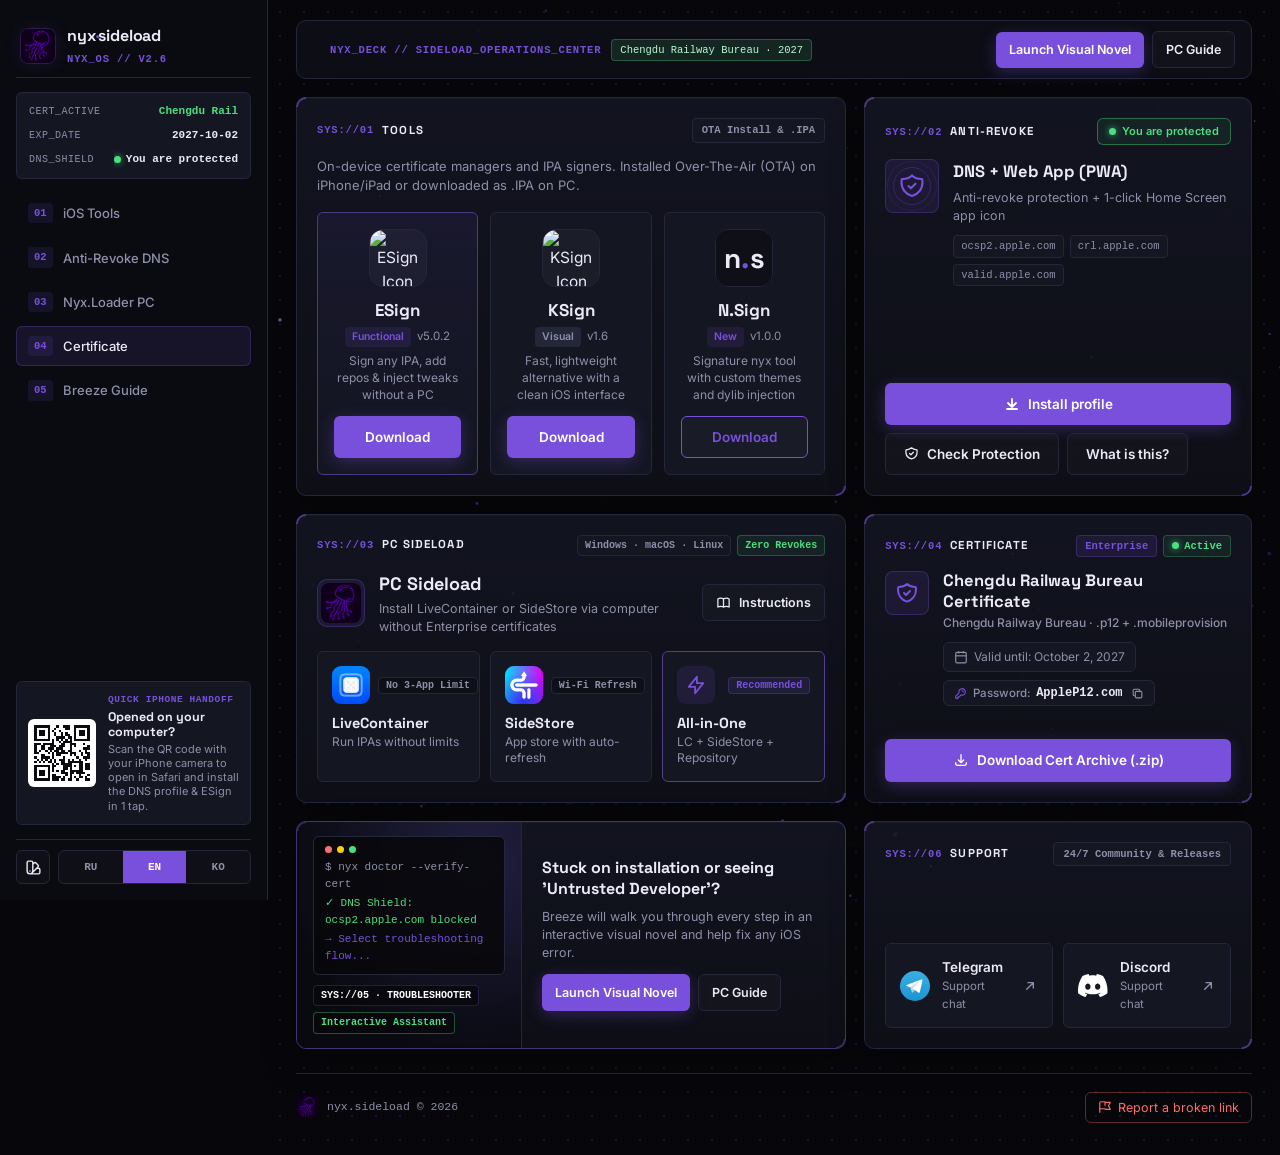
==== commit 96c8c597: "feat(ui): cyber-tactical dual layout for desktop/mobile and fix mobile modal z-index" ====
--- a/index.html
+++ b/index.html
@@ -62,15 +62,11 @@
       </div>
     </a>
 
-    <nav class="desktop-nav" aria-label="Primary Navigation">
-      <a href="#sec-tools" class="desktop-nav-link" data-i="nav-tools">Инструменты iOS</a>
-      <a href="#sec-pc-sideload" class="desktop-nav-link" data-i="nav-pc">Nyx.Loader ПК</a>
-      <a href="#sec-dns" class="desktop-nav-link" data-i="nav-dns">Анти-ревок DNS</a>
-      <a href="#sec-cert-files" class="desktop-nav-link" data-i="nav-cert">Сертификат</a>
-      <a href="./tutorial-vn/" class="desktop-nav-link desktop-nav-link--accent" data-i="nav-breeze">Гайд с Бриз</a>
-    </nav>
-
     <div class="header-actions">
+      <button type="button" id="mob-header-dns-pill" class="mob-dns-pill" aria-label="Check DNS Protection">
+        <span class="status-dot warn" id="mob-header-dns-dot"></span>
+        <span id="mob-header-dns-text" data-i="dns-status-short-wait">DNS...</span>
+      </button>
       <button type="button" id="btn-header-theme" class="icon-btn" aria-label="Customize theme" aria-haspopup="dialog" title="Theme">
         <svg width="18" height="18" fill="none" viewBox="0 0 24 24" stroke="currentColor" stroke-width="2" aria-hidden="true">
           <path stroke-linecap="round" stroke-linejoin="round" d="M7 21a4 4 0 01-4-4V5a2 2 0 012-2h4a2 2 0 012 2v12a4 4 0 01-4 4zm0 0h12a2 2 0 002-2v-4a2 2 0 00-2-2h-2.343M11 7.343l1.657-1.657a2 2 0 012.828 0l2.829 2.829a2 2 0 010 2.828l-8.486 8.485M7 17h.01" />
@@ -85,176 +81,167 @@
   </div>
 </header>
 
-<div id="app">
-
-  <section id="hero">
-    <div class="hero-inner">
-      <div class="moon" aria-hidden="true"></div>
-
-      <!-- Left Column: Typography, Actions & Mobile Stepper -->
-      <div class="hero-copy">
+<div id="app" class="nyx-shell">
+
+  <!-- ========================================================
+       DESKTOP COMMAND RAIL (>= 960px ONLY)
+       ======================================================== -->
+  <aside id="desktop-sidebar" class="nyx-sidebar" aria-label="Desktop Navigation & Telemetry">
+    <div class="sidebar-top">
+      <a class="sidebar-brand" href="./" aria-label="nyx.sideload">
+        <img src="icons/logo.png" alt="" width="36" height="36" />
+        <div class="sidebar-brand-copy">
+          <span class="header-logo display">nyx<span>·</span>sideload</span>
+          <span class="sys-code">NYX_OS // v2.6</span>
+        </div>
+      </a>
+
+      <div class="sidebar-telemetry">
+        <div class="telemetry-row">
+          <span class="telemetry-key">CERT_ACTIVE</span>
+          <span class="telemetry-val telemetry-val--ok">Chengdu Rail</span>
+        </div>
+        <div class="telemetry-row">
+          <span class="telemetry-key">EXP_DATE</span>
+          <span class="telemetry-val">2027-10-02</span>
+        </div>
+        <div class="telemetry-row telemetry-row--dns">
+          <span class="telemetry-key">DNS_SHIELD</span>
+          <span class="telemetry-dns-state">
+            <span class="status-dot warn" id="sidebar-dns-dot"></span>
+            <span id="sidebar-dns-text" data-i="dns-status-unknown">Проверка...</span>
+          </span>
+        </div>
+      </div>
+
+      <nav class="sidebar-nav" aria-label="Command Deck Sections">
+        <a href="#sec-tools" class="sidebar-link active" data-section="sec-tools">
+          <span class="sidebar-idx">01</span>
+          <span data-i="nav-tools">Инструменты iOS</span>
+        </a>
+        <a href="#sec-dns" class="sidebar-link" data-section="sec-dns">
+          <span class="sidebar-idx">02</span>
+          <span data-i="nav-dns">Анти-ревок DNS</span>
+        </a>
+        <a href="#sec-pc-sideload" class="sidebar-link" data-section="sec-pc-sideload">
+          <span class="sidebar-idx">03</span>
+          <span data-i="nav-pc">Nyx.Loader ПК</span>
+        </a>
+        <a href="#sec-cert-files" class="sidebar-link" data-section="sec-cert-files">
+          <span class="sidebar-idx">04</span>
+          <span data-i="nav-cert">Сертификат</span>
+        </a>
+        <a href="#sec-breeze-guide" class="sidebar-link" data-section="sec-breeze-guide">
+          <span class="sidebar-idx">05</span>
+          <span data-i="nav-breeze">Гайд с Бриз</span>
+        </a>
+      </nav>
+    </div>
+
+    <div class="sidebar-bottom">
+      <div class="showcase-qr-card">
+        <div class="qr-box" aria-hidden="true">
+          <svg viewBox="-2 -2 29 29" width="68" height="68" shape-rendering="crispEdges">
+            <rect x="-2" y="-2" width="29" height="29" rx="2" fill="#ffffff"/>
+            <path fill="#0A0A0F" d="M0,0h7v1h-7zM10,0h1v1h-1zM13,0h3v1h-3zM18,0h7v1h-7zM0,1h1v1h-1zM6,1h1v1h-1zM9,1h1v1h-1zM14,1h2v1h-2zM18,1h1v1h-1zM24,1h1v1h-1zM0,2h1v1h-1zM2,2h3v1h-3zM6,2h1v1h-1zM8,2h1v1h-1zM11,2h1v1h-1zM18,2h1v1h-1zM20,2h3v1h-3zM24,2h1v1h-1zM0,3h1v1h-1zM2,3h3v1h-3zM6,3h1v1h-1zM9,3h1v1h-1zM12,3h1v1h-1zM14,3h1v1h-1zM18,3h1v1h-1zM20,3h3v1h-3zM24,3h1v1h-1zM0,4h1v1h-1zM2,4h3v1h-3zM6,4h1v1h-1zM9,4h1v1h-1zM12,4h1v1h-1zM14,4h2v1h-2zM18,4h1v1h-1zM20,4h3v1h-3zM24,4h1v1h-1zM0,5h1v1h-1zM6,5h1v1h-1zM10,5h4v1h-4zM15,5h2v1h-2zM18,5h1v1h-1zM24,5h1v1h-1zM0,6h7v1h-7zM8,6h1v1h-1zM10,6h1v1h-1zM12,6h1v1h-1zM14,6h1v1h-1zM16,6h1v1h-1zM18,6h7v1h-7zM8,7h1v1h-1zM11,7h1v1h-1zM13,7h4v1h-4zM0,8h3v1h-3zM4,8h5v1h-5zM12,8h2v1h-2zM16,8h3v1h-3zM22,8h1v1h-1zM0,9h1v1h-1zM3,9h2v1h-2zM7,9h3v1h-3zM11,9h3v1h-3zM16,9h1v1h-1zM18,9h1v1h-1zM24,9h1v1h-1zM0,10h1v1h-1zM3,10h2v1h-2zM6,10h3v1h-3zM10,10h3v1h-3zM16,10h1v1h-1zM22,10h3v1h-3zM0,11h1v1h-1zM2,11h1v1h-1zM5,11h1v1h-1zM7,11h1v1h-1zM9,11h2v1h-2zM12,11h2v1h-2zM15,11h2v1h-2zM20,11h1v1h-1zM23,11h1v1h-1zM0,12h2v1h-2zM6,12h1v1h-1zM8,12h1v1h-1zM10,12h5v1h-5zM16,12h3v1h-3zM21,12h1v1h-1zM23,12h2v1h-2zM3,13h2v1h-2zM8,13h1v1h-1zM10,13h2v1h-2zM16,13h1v1h-1zM18,13h1v1h-1zM21,13h1v1h-1zM24,13h1v1h-1zM0,14h1v1h-1zM3,14h4v1h-4zM8,14h1v1h-1zM13,14h1v1h-1zM19,14h1v1h-1zM22,14h3v1h-3zM1,15h1v1h-1zM3,15h1v1h-1zM5,15h1v1h-1zM7,15h1v1h-1zM9,15h1v1h-1zM11,15h3v1h-3zM15,15h1v1h-1zM17,15h1v1h-1zM20,15h1v1h-1zM23,15h1v1h-1zM0,16h1v1h-1zM2,16h1v1h-1zM4,16h1v1h-1zM6,16h2v1h-2zM9,16h1v1h-1zM12,16h2v1h-2zM15,16h7v1h-7zM8,17h1v1h-1zM10,17h1v1h-1zM12,17h5v1h-5zM20,17h2v1h-2zM23,17h2v1h-2zM0,18h7v1h-7zM8,18h2v1h-2zM13,18h4v1h-4zM18,18h1v1h-1zM20,18h2v1h-2zM23,18h2v1h-2zM0,19h1v1h-1zM6,19h1v1h-1zM8,19h1v1h-1zM13,19h2v1h-2zM16,19h1v1h-1zM20,19h2v1h-2zM23,19h2v1h-2zM0,20h1v1h-1zM2,20h3v1h-3zM6,20h1v1h-1zM8,20h1v1h-1zM10,20h1v1h-1zM12,20h2v1h-2zM16,20h6v1h-6zM0,21h1v1h-1zM2,21h3v1h-3zM6,21h1v1h-1zM12,21h3v1h-3zM16,21h2v1h-2zM19,21h4v1h-4zM0,22h1v1h-1zM2,22h3v1h-3zM6,22h1v1h-1zM8,22h2v1h-2zM14,22h1v1h-1zM16,22h1v1h-1zM20,22h1v1h-1zM24,22h1v1h-1zM0,23h1v1h-1zM6,23h1v1h-1zM8,23h4v1h-4zM13,23h1v1h-1zM16,23h1v1h-1zM18,23h1v1h-1zM20,23h2v1h-2zM23,23h1v1h-1zM0,24h7v1h-7zM8,24h3v1h-3zM12,24h2v1h-2zM15,24h2v1h-2zM19,24h1v1h-1zM23,24h2v1h-2z"/>
+          </svg>
+        </div>
+        <div class="qr-info">
+          <span class="qr-badge" data-i="qr-badge">IPHONE HANDOFF</span>
+          <h3 data-i="qr-title">Открыть на iPhone</h3>
+          <p data-i="qr-desc">Наведи камеру для установки DNS и ESign в 1 тап.</p>
+        </div>
+      </div>
+
+      <div class="sidebar-controls">
+        <button type="button" id="btn-sidebar-theme" class="icon-btn" aria-label="Customize theme" aria-haspopup="dialog" title="Theme">
+          <svg width="17" height="17" fill="none" viewBox="0 0 24 24" stroke="currentColor" stroke-width="2" aria-hidden="true">
+            <path stroke-linecap="round" stroke-linejoin="round" d="M7 21a4 4 0 01-4-4V5a2 2 0 012-2h4a2 2 0 012 2v12a4 4 0 01-4 4zm0 0h12a2 2 0 002-2v-4a2 2 0 00-2-2h-2.343M11 7.343l1.657-1.657a2 2 0 012.828 0l2.829 2.829a2 2 0 010 2.828l-8.486 8.485M7 17h.01" />
+          </svg>
+        </button>
+        <div class="lang-toggle" role="group" aria-label="Language">
+          <button type="button" class="lang-btn active" data-lang="ru" aria-pressed="true">RU</button>
+          <button type="button" class="lang-btn" data-lang="en" aria-pressed="false">EN</button>
+          <button type="button" class="lang-btn" data-lang="ko" aria-pressed="false">KO</button>
+        </div>
+      </div>
+    </div>
+  </aside>
+
+  <!-- ========================================================
+       MAIN VIEWPORT (Desktop Command Deck / Mobile Pocket Terminal)
+       ======================================================== -->
+  <div class="nyx-viewport">
+
+    <!-- Desktop Top HUD Strip (>= 960px Only) -->
+    <div class="deck-topbar">
+      <div class="deck-topbar-left">
+        <span class="ping-dot"></span>
+        <span class="sys-code">NYX_DECK // SIDELOAD_OPERATIONS_CENTER</span>
+        <span class="banner-cert-pill">Chengdu Railway Bureau · 2027</span>
+      </div>
+      <div class="deck-topbar-actions">
+        <a href="./tutorial-vn/" class="btn btn-primary btn-sm">
+          <span data-i="btn-open-vn">Новелла с Бриз</span>
+        </a>
+        <a href="./tutorial/" class="btn btn-ghost btn-sm">
+          <span data-i="btn-open-text-guide">Гайд для ПК</span>
+        </a>
+      </div>
+    </div>
+
+    <!-- Mobile Pocket Terminal Header & 4-Tab Stepper (< 960px Only) -->
+    <section id="hero" class="pocket-hero">
+      <div class="pocket-hero-head">
         <div class="hero-eyebrow">
           <span class="hero-eyebrow-dot"></span>
-          <span data-i="hero-eyebrow-text">ЭКОСИСТЕМА САЙДЛОУДА · БЕЗ ДЖЕЙЛБРЕЙКА</span>
-        </div>
-
+          <span data-i="hero-eyebrow-text">NYX_OS // POCKET TERMINAL</span>
+        </div>
         <h1>
-          <span data-i="hero-title-1">iOS</span> <em data-i="hero-title-2">без ограничений</em><br/>
+          <span data-i="hero-title-1">iOS</span> <em data-i="hero-title-2">без ограничений</em>
           <span class="hero-tail" data-i="hero-title-3">на своих условиях</span>
         </h1>
-
         <p class="hero-lead" data-i="hero-sub">Установка приложений на iPhone и iPad без джейлбрейка.</p>
-
-        <!-- Desktop-specific CTA bar -->
-        <div class="hero-desktop-actions">
-          <a href="#sec-pc-sideload" class="btn btn-primary">
-            <svg width="18" height="18" fill="none" viewBox="0 0 24 24" stroke="currentColor" stroke-width="2" aria-hidden="true">
-              <rect x="2" y="3" width="20" height="13" rx="2"/>
-              <path d="M8 21h8M12 17v4" stroke-linecap="round"/>
-            </svg>
-            <span data-i="hero-btn-pc">Сайдлоуд с ПК (Nyx.Loader)</span>
-          </a>
-          <a href="#sec-tools" class="btn btn-ghost">
-            <svg width="18" height="18" fill="none" viewBox="0 0 24 24" stroke="currentColor" stroke-width="2" aria-hidden="true">
-              <rect x="6" y="2" width="12" height="20" rx="3"/>
-              <line x1="12" y1="18" x2="12.01" y2="18" stroke-width="2.5" stroke-linecap="round"/>
-            </svg>
-            <span data-i="hero-btn-ios">Инструменты для iPhone</span>
-          </a>
-          <a href="./tutorial-vn/" class="btn btn-ghost hero-breeze-pill">
-            <svg width="18" height="18" fill="none" viewBox="0 0 24 24" stroke="var(--accent)" stroke-width="2" aria-hidden="true">
-              <path stroke-linecap="round" stroke-linejoin="round" d="M12 6.253v13m0-13C10.832 5.477 9.246 5 7.5 5S4.168 5.477 3 6.253v13C4.168 18.477 5.754 18 7.5 18s3.332.477 4.5 1.253m0-13C13.168 5.477 14.754 5 16.5 5c1.747 0 3.332.477 4.5 1.253v13C19.832 18.477 18.247 18 16.5 18c-1.746 0-3.332.477-4.5 1.253"/>
-            </svg>
-            <span data-i="hero-btn-guide">Визуальный гайд с Бриз</span>
-          </a>
-        </div>
-
-        <!-- Desktop telemetry metrics strip -->
-        <div class="hero-metrics-desktop">
-          <div class="hero-metric-item">
-            <span class="hero-metric-val">Chengdu Railway</span>
-            <span class="hero-metric-lbl" data-i="metric-cert-lbl">Enterprise сертификат</span>
-          </div>
-          <div class="hero-metric-divider"></div>
-          <div class="hero-metric-item">
-            <span class="hero-metric-val">3 узла</span>
-            <span class="hero-metric-lbl" data-i="metric-dns-lbl">Блокировка OCSP / CRL</span>
-          </div>
-          <div class="hero-metric-divider"></div>
-          <div class="hero-metric-item">
-            <span class="hero-metric-val">∞ IPA</span>
-            <span class="hero-metric-lbl" data-i="metric-lc-lbl">Через LiveContainer</span>
-          </div>
-        </div>
-
-        <!-- Mobile-only Quick Visual Banner + 1-2-3 Guided Stepper -->
-        <div class="mobile-hero-experience">
-          <a href="./tutorial-vn/" class="mobile-breeze-banner">
-            <div class="mobile-breeze-avatar-wrap">
-              <img src="icons/logo.png" alt="nyx.sideload" width="48" height="48" />
-              <span class="mobile-breeze-live">FAQ</span>
-            </div>
-            <div class="mobile-breeze-text">
-              <span class="mobile-breeze-tag" data-i="mob-breeze-tag">ИНТЕРАКТИВНЫЙ ТУТОРИАЛ</span>
-              <strong data-i="mob-breeze-title">Впервые здесь? Гайд с Бриз за 1 минуту</strong>
-              <span class="mobile-breeze-sub" data-i="mob-breeze-sub">Пошаговая установка DNS, ESign и решение ошибок</span>
-            </div>
-            <svg class="mobile-breeze-arrow" width="18" height="18" fill="none" viewBox="0 0 24 24" stroke="currentColor" stroke-width="2"><path d="M9 6l6 6-6 6" stroke-linecap="round" stroke-linejoin="round"/></svg>
-          </a>
-
-          <div class="mobile-stepper" role="navigation" aria-label="Шаги установки на iOS">
-            <a href="#sec-dns" class="mobile-step-pill active">
-              <span class="step-num">1</span>
-              <span class="step-label" data-i="step-1-short">Защита DNS</span>
-            </a>
-            <svg class="step-sep" width="12" height="12" fill="none" viewBox="0 0 24 24" stroke="currentColor" stroke-width="2"><path d="M9 6l6 6-6 6" stroke-linecap="round" stroke-linejoin="round"/></svg>
-            <a href="#sec-tools" class="mobile-step-pill">
-              <span class="step-num">2</span>
-              <span class="step-label" data-i="step-2-short">ESign / KSign</span>
-            </a>
-            <svg class="step-sep" width="12" height="12" fill="none" viewBox="0 0 24 24" stroke="currentColor" stroke-width="2"><path d="M9 6l6 6-6 6" stroke-linecap="round" stroke-linejoin="round"/></svg>
-            <a href="#sec-cert-files" class="mobile-step-pill">
-              <span class="step-num">3</span>
-              <span class="step-label" data-i="step-3-short">Сертификат</span>
-            </a>
-          </div>
-        </div>
-      </div>
-
-      <!-- Right Column (Desktop Only): Visual Command Center Showcase -->
-      <div class="hero-showcase" aria-label="Visual Showcase">
-        <!-- Card A: Cyber-Jellyfish Core & Architecture Visual Card -->
-        <div class="showcase-art-card">
-          <div class="showcase-cyber-canvas" aria-hidden="true">
-            <div class="cyber-grid-mesh"></div>
-            <div class="cyber-core-visual">
-              <div class="cyber-orbit cyber-orbit--outer"></div>
-              <div class="cyber-orbit cyber-orbit--inner"></div>
-              <img class="cyber-core-logo" src="icons/logo.png" alt="" width="86" height="86" />
-            </div>
-            <div class="cyber-floating-nodes">
-              <span class="cyber-node cyber-node--1"><span class="status-dot ok"></span> DNS Shield</span>
-              <span class="cyber-node cyber-node--2"><span class="status-dot ok"></span> Enterprise .p12</span>
-              <span class="cyber-node cyber-node--3"><span class="status-dot ok"></span> Nyx.Loader</span>
-            </div>
-          </div>
-          <div class="showcase-art-overlay">
-            <div class="showcase-top-badges">
-              <span class="showcase-hud-tag">NYX CORE // SYS: ONLINE</span>
-              <span class="showcase-hud-tag showcase-hud-tag--ok">iOS 16 – 18.4</span>
-            </div>
-            <div class="showcase-art-footer">
-              <div>
-                <h2 class="showcase-art-title" data-i="showcase-breeze-title">Интерактивный гайд с Бриз</h2>
-                <p class="showcase-art-desc" data-i="showcase-breeze-desc">Визуальная новелла: разбор ошибок, настройка сертификатов и обход ревоков.</p>
-              </div>
-              <div class="showcase-art-links">
-                <a href="./tutorial-vn/" class="btn btn-primary btn-sm" data-i="btn-open-vn">Запустить новеллу</a>
-                <a href="./tutorial/" class="btn btn-ghost btn-sm" data-i="btn-open-text-guide">Гайд для ПК</a>
-              </div>
-            </div>
-          </div>
-        </div>
-
-        <!-- Card B: Desktop-to-iPhone QR Handoff Card -->
-        <div class="showcase-qr-card">
-          <div class="qr-box" aria-hidden="true">
-            <svg viewBox="-2 -2 29 29" width="88" height="88" shape-rendering="crispEdges">
-              <rect x="-2" y="-2" width="29" height="29" rx="2" fill="#ffffff"/>
-              <path fill="#0A0A0F" d="M0,0h7v1h-7zM10,0h1v1h-1zM13,0h3v1h-3zM18,0h7v1h-7zM0,1h1v1h-1zM6,1h1v1h-1zM9,1h1v1h-1zM14,1h2v1h-2zM18,1h1v1h-1zM24,1h1v1h-1zM0,2h1v1h-1zM2,2h3v1h-3zM6,2h1v1h-1zM8,2h1v1h-1zM11,2h1v1h-1zM18,2h1v1h-1zM20,2h3v1h-3zM24,2h1v1h-1zM0,3h1v1h-1zM2,3h3v1h-3zM6,3h1v1h-1zM9,3h1v1h-1zM12,3h1v1h-1zM14,3h1v1h-1zM18,3h1v1h-1zM20,3h3v1h-3zM24,3h1v1h-1zM0,4h1v1h-1zM2,4h3v1h-3zM6,4h1v1h-1zM9,4h1v1h-1zM12,4h1v1h-1zM14,4h2v1h-2zM18,4h1v1h-1zM20,4h3v1h-3zM24,4h1v1h-1zM0,5h1v1h-1zM6,5h1v1h-1zM10,5h4v1h-4zM15,5h2v1h-2zM18,5h1v1h-1zM24,5h1v1h-1zM0,6h7v1h-7zM8,6h1v1h-1zM10,6h1v1h-1zM12,6h1v1h-1zM14,6h1v1h-1zM16,6h1v1h-1zM18,6h7v1h-7zM8,7h1v1h-1zM11,7h1v1h-1zM13,7h4v1h-4zM0,8h3v1h-3zM4,8h5v1h-5zM12,8h2v1h-2zM16,8h3v1h-3zM22,8h1v1h-1zM0,9h1v1h-1zM3,9h2v1h-2zM7,9h3v1h-3zM11,9h3v1h-3zM16,9h1v1h-1zM18,9h1v1h-1zM24,9h1v1h-1zM0,10h1v1h-1zM3,10h2v1h-2zM6,10h3v1h-3zM10,10h3v1h-3zM16,10h1v1h-1zM22,10h3v1h-3zM0,11h1v1h-1zM2,11h1v1h-1zM5,11h1v1h-1zM7,11h1v1h-1zM9,11h2v1h-2zM12,11h2v1h-2zM15,11h2v1h-2zM20,11h1v1h-1zM23,11h1v1h-1zM0,12h2v1h-2zM6,12h1v1h-1zM8,12h1v1h-1zM10,12h5v1h-5zM16,12h3v1h-3zM21,12h1v1h-1zM23,12h2v1h-2zM3,13h2v1h-2zM8,13h1v1h-1zM10,13h2v1h-2zM16,13h1v1h-1zM18,13h1v1h-1zM21,13h1v1h-1zM24,13h1v1h-1zM0,14h1v1h-1zM3,14h4v1h-4zM8,14h1v1h-1zM13,14h1v1h-1zM19,14h1v1h-1zM22,14h3v1h-3zM1,15h1v1h-1zM3,15h1v1h-1zM5,15h1v1h-1zM7,15h1v1h-1zM9,15h1v1h-1zM11,15h3v1h-3zM15,15h1v1h-1zM17,15h1v1h-1zM20,15h1v1h-1zM23,15h1v1h-1zM0,16h1v1h-1zM2,16h1v1h-1zM4,16h1v1h-1zM6,16h2v1h-2zM9,16h1v1h-1zM12,16h2v1h-2zM15,16h7v1h-7zM8,17h1v1h-1zM10,17h1v1h-1zM12,17h5v1h-5zM20,17h2v1h-2zM23,17h2v1h-2zM0,18h7v1h-7zM8,18h2v1h-2zM13,18h4v1h-4zM18,18h1v1h-1zM20,18h2v1h-2zM23,18h2v1h-2zM0,19h1v1h-1zM6,19h1v1h-1zM8,19h1v1h-1zM13,19h2v1h-2zM16,19h1v1h-1zM20,19h2v1h-2zM23,19h2v1h-2zM0,20h1v1h-1zM2,20h3v1h-3zM6,20h1v1h-1zM8,20h1v1h-1zM10,20h1v1h-1zM12,20h2v1h-2zM16,20h6v1h-6zM0,21h1v1h-1zM2,21h3v1h-3zM6,21h1v1h-1zM12,21h3v1h-3zM16,21h2v1h-2zM19,21h4v1h-4zM0,22h1v1h-1zM2,22h3v1h-3zM6,22h1v1h-1zM8,22h2v1h-2zM14,22h1v1h-1zM16,22h1v1h-1zM20,22h1v1h-1zM24,22h1v1h-1zM0,23h1v1h-1zM6,23h1v1h-1zM8,23h4v1h-4zM13,23h1v1h-1zM16,23h1v1h-1zM18,23h1v1h-1zM20,23h2v1h-2zM23,23h1v1h-1zM0,24h7v1h-7zM8,24h3v1h-3zM12,24h2v1h-2zM15,24h2v1h-2zM19,24h1v1h-1zM23,24h2v1h-2z"/>
-            </svg>
-          </div>
-          <div class="qr-info">
-            <span class="qr-badge" data-i="qr-badge">БЫСТРЫЙ ПЕРЕХОД НА IPHONE</span>
-            <h3 data-i="qr-title">Открыл сайт на компьютере?</h3>
-            <p data-i="qr-desc">Наведи камеру iPhone на QR-код, чтобы открыть портал в Safari и установить DNS-профиль и ESign в 1 тап.</p>
-          </div>
-        </div>
-      </div>
-
-    </div>
-  </section>
-
-  <main id="main" class="container">
-
-    <div id="inapp-browser-banner" class="inapp-banner fade-up">
-      <div class="inapp-banner-content">
-        <svg class="inapp-banner-icon" width="18" height="18" fill="none" viewBox="0 0 24 24" stroke="currentColor" stroke-width="2" aria-hidden="true"><path stroke-linecap="round" stroke-linejoin="round" d="M12 9v2m0 4h.01m-6.938 4h13.856c1.54 0 2.502-1.667 1.732-3L13.732 4c-.77-1.333-2.694-1.333-3.464 0L3.34 16c-.77 1.333.192 3 1.732 3z"/></svg>
-        <span data-i="inapp-browser-warn">Вы открыли сайт во встроенном браузере. Для успешной установки приложений откройте сайт в <strong>Safari</strong>.</span>
-      </div>
-    </div>
-
-    <div class="workspace-grid">
-
-      <!-- ========================================================
-           PRIMARY COLUMN (Desktop Left 7 Cols / Mobile Ordered)
-           ======================================================== -->
-      <div class="workspace-col-main">
-
-        <!-- TOOLS SECTION (Mobile Step 2 / Desktop Primary Showcase) -->
-        <section class="card fade-up" id="sec-tools" data-breeze-step="2" data-breeze-text="Теперь выбери инструмент и версию сертификата. Я рекомендую ESign — он стабильнее!">
+      </div>
+
+      <div class="mobile-stepper" role="tablist" aria-label="Шаги установки на iOS">
+        <button type="button" class="mobile-step-pill active" role="tab" aria-selected="true" data-tab="dns" data-target="sec-dns">
+          <span class="step-num">01</span>
+          <span class="step-label" data-i="step-1-short">Защита</span>
+        </button>
+        <button type="button" class="mobile-step-pill" role="tab" aria-selected="false" data-tab="tools" data-target="sec-tools">
+          <span class="step-num">02</span>
+          <span class="step-label" data-i="step-2-short">ESign / KSign</span>
+        </button>
+        <button type="button" class="mobile-step-pill" role="tab" aria-selected="false" data-tab="cert" data-target="sec-cert-files">
+          <span class="step-num">03</span>
+          <span class="step-label" data-i="step-3-short">Серт</span>
+        </button>
+        <button type="button" class="mobile-step-pill" role="tab" aria-selected="false" data-tab="guide" data-target="sec-breeze-guide">
+          <span class="step-num">04</span>
+          <span class="step-label" data-i="step-4-short">Бриз</span>
+        </button>
+      </div>
+    </section>
+
+    <main id="main" class="container">
+
+      <div id="inapp-browser-banner" class="inapp-banner fade-up">
+        <div class="inapp-banner-content">
+          <svg class="inapp-banner-icon" width="18" height="18" fill="none" viewBox="0 0 24 24" stroke="currentColor" stroke-width="2" aria-hidden="true"><path stroke-linecap="round" stroke-linejoin="round" d="M12 9v2m0 4h.01m-6.938 4h13.856c1.54 0 2.502-1.667 1.732-3L13.732 4c-.77-1.333-2.694-1.333-3.464 0L3.34 16c-.77 1.333.192 3 1.732 3z"/></svg>
+          <span data-i="inapp-browser-warn">Вы открыли сайт во встроенном браузере. Для успешной установки приложений откройте сайт в <strong>Safari</strong>.</span>
+        </div>
+      </div>
+
+      <div class="workspace-grid">
+
+        <!-- ========================================================
+             [SYS://01] TOOLS ARSENAL (Desktop Cols 1-7 / Mobile Tab: tools)
+             ======================================================== -->
+        <section class="card bento-tools fade-up" id="sec-tools" data-mob-panel="tools" data-breeze-step="2">
           <div class="card-header-row">
             <div class="section-heading-group">
+              <span class="sys-code">SYS://01</span>
               <span class="mobile-step-badge" data-i="badge-step-2">ШАГ 2</span>
               <p class="section-label" style="margin:0;" data-i="sec-tools-label">Инструменты</p>
             </div>
@@ -276,7 +263,7 @@
                   <span class="tool-title-new">ESign</span>
                   <div class="tool-meta-new">
                     <span class="tool-tag" style="background:var(--accent-lo); color:var(--accent);" data-i="tag-recommended">Рекомендован</span>
-                    <span>v1.5.1</span>
+                    <span>v5.0.2</span>
                   </div>
                   <p class="tool-desc-inline" data-i="esign-short-desc">Подпись любых IPA, репозитории и инъекция твиков без ПК</p>
                 </div>
@@ -295,7 +282,7 @@
                   <span class="tool-title-new">KSign</span>
                   <div class="tool-meta-new">
                     <span class="tool-tag" data-i="tag-alt">Альтернатива</span>
-                    <span>v1.5.1</span>
+                    <span>v1.6</span>
                   </div>
                   <p class="tool-desc-inline" data-i="ksign-short-desc">Быстрый и легкий аналог с современным интерфейсом iOS</p>
                 </div>
@@ -325,29 +312,110 @@
             </div>
 
           </div>
+
+          <div class="mob-step-nav">
+            <button type="button" class="btn btn-ghost btn-sm" data-goto-tab="dns">
+              <span>←</span>
+              <span data-i="prev-step-dns">Шаг 1: DNS</span>
+            </button>
+            <button type="button" class="btn btn-primary btn-sm" data-goto-tab="cert">
+              <span data-i="next-step-cert">Шаг 3: Сертификат</span>
+              <span>→</span>
+            </button>
+          </div>
         </section>
 
-        <!-- PC SIDELOAD SECTION (Spotlight on Desktop / Step 5 on Mobile) -->
-        <section class="pc-sideload-card fade-up" id="sec-pc-sideload">
-          <div class="pc-sideload-banner">
-            <div class="pc-sideload-header">
-              <div class="pc-sideload-icon" aria-hidden="true">
-                <img src="icons/logo.png" alt="" width="40" height="40" style="border-radius:10px; object-fit:cover;" />
-              </div>
-              <div class="pc-sideload-title-block">
-                <div class="pc-badge-row">
-                  <span class="pc-badge-pill">Windows · macOS · Linux</span>
-                  <span class="pc-badge-pill pc-badge-pill--ok" data-i="pc-no-revoke-badge">Без отзыва сертификата</span>
-                </div>
-                <h2 class="display" data-i="pc-title">Сайдлоуд с ПК</h2>
-                <p data-i="pc-desc">Установите LiveContainer или Sidestore через компьютер без Enterprise-сертификатов</p>
-              </div>
+        <!-- ========================================================
+             [SYS://02] DNS SHIELD (Desktop Cols 8-12 / Mobile Tab: dns)
+             ======================================================== -->
+        <section class="card dns-card-visual bento-dns fade-up" id="sec-dns" data-mob-panel="dns" data-breeze-step="1">
+          <div class="card-header-row">
+            <div class="section-heading-group">
+              <span class="sys-code">SYS://02</span>
+              <span class="mobile-step-badge" data-i="badge-step-1">ШАГ 1</span>
+              <p class="section-label" style="margin:0;" data-i="sec-dns-label">Анти-ревок</p>
+            </div>
+            <span id="dns-status-badge" class="tool-tag" style="background: var(--surface2); color: var(--muted); border: 1px solid var(--border); padding: 4px 11px; border-radius: 6px; font-size: 11px; font-weight: 600; display: inline-flex; align-items: center; gap: 6px;">
+              <span class="status-dot warn" id="dns-status-dot"></span>
+              <span id="dns-status-text" data-i="dns-status-unknown">Проверка защиты...</span>
+            </span>
+          </div>
+
+          <div class="dns-visual-body">
+            <div class="dns-radar-graphic" aria-hidden="true">
+              <div class="radar-ring radar-ring--1"></div>
+              <div class="radar-ring radar-ring--2"></div>
+              <svg class="radar-shield-svg" width="28" height="28" fill="none" viewBox="0 0 24 24" stroke="currentColor" stroke-width="1.8">
+                <path stroke-linecap="round" stroke-linejoin="round" d="M9 12l2 2 4-4m5.618-4.016A11.955 11.955 0 0112 2.944a11.955 11.955 0 01-8.618 3.04A12.02 12.02 0 003 9c0 5.591 3.824 10.29 9 11.622 5.176-1.332 9-6.03 9-11.622 0-1.042-.133-2.052-.382-3.016z" />
+              </svg>
+            </div>
+            <div class="dns-info">
+              <h3 data-i="dns-title">DNS + Веб-приложение (PWA)</h3>
+              <p data-i="dns-sub">Анти-ревок защита + иконка портала на рабочий стол в 1 клик</p>
+              <div class="dns-endpoints-pills" aria-label="Blocked Apple Revocation Servers">
+                <span class="endpoint-chip">ocsp2.apple.com</span>
+                <span class="endpoint-chip">crl.apple.com</span>
+                <span class="endpoint-chip">valid.apple.com</span>
+              </div>
+            </div>
+          </div>
+
+          <div class="dns-actions">
+            <button class="btn btn-primary" id="btn-install-dns" data-i-text="dns-install">
+              <svg width="16" height="16" fill="none"><path d="M8 3v8M4 7l4 4 4-4" stroke="currentColor" stroke-width="1.8" stroke-linecap="round" stroke-linejoin="round"/><path d="M3 13h10" stroke="currentColor" stroke-width="1.8" stroke-linecap="round"/></svg>
+              <span data-i="dns-install">Установить профиль</span>
+            </button>
+            <button class="btn btn-ghost" id="btn-check-dns">
+              <svg width="15" height="15" fill="none" viewBox="0 0 24 24" stroke="currentColor" stroke-width="2"><path stroke-linecap="round" stroke-linejoin="round" d="M9 12l2 2 4-4m5.618-4.016A11.955 11.955 0 0112 2.944a11.955 11.955 0 01-8.618 3.04A12.02 12.02 0 003 9c0 5.591 3.824 10.29 9 11.622 5.176-1.332 9-6.03 9-11.622 0-1.042-.133-2.052-.382-3.016z"/></svg>
+              <span data-i="btn-check-dns-text">Проверить защиту</span>
+            </button>
+            <button class="btn btn-ghost" id="btn-dns-info" data-i-text="dns-whats-this">
+              <span data-i="dns-whats-this">Что это?</span>
+            </button>
+          </div>
+
+          <div class="mob-step-nav">
+            <button type="button" class="btn btn-primary btn-full" data-goto-tab="tools">
+              <span data-i="next-step-tools">Далее: Шаг 2 — ESign / KSign</span>
+              <span>→</span>
+            </button>
+          </div>
+        </section>
+
+        <!-- ========================================================
+             [SYS://03] PC SIDELOAD DECK (Desktop Cols 1-7 / Mobile Tab: cert)
+             ======================================================== -->
+        <section class="pc-sideload-card bento-pc fade-up" id="sec-pc-sideload" data-mob-panel="cert">
+          <div class="card-header-row">
+            <div class="section-heading-group">
+              <span class="sys-code">SYS://03</span>
+              <p class="section-label" style="margin:0;" data-i="sec-pc-label">Сайдлоуд с ПК</p>
+            </div>
+            <div class="pc-badge-row">
+              <span class="pc-badge-pill">Windows · macOS · Linux</span>
+              <span class="pc-badge-pill pc-badge-pill--ok" data-i="pc-no-revoke-badge">Без отзыва сертификата</span>
+            </div>
+          </div>
+
+          <div class="pc-sideload-header">
+            <div class="pc-sideload-icon" aria-hidden="true">
+              <img src="icons/logo.png" alt="" width="40" height="40" style="border-radius:8px; object-fit:cover;" />
+            </div>
+            <div class="pc-sideload-title-block">
+              <h2 class="display" data-i="pc-title">Сайдлоуд с ПК</h2>
+              <p data-i="pc-desc">Установите LiveContainer или Sidestore через компьютер без Enterprise-сертификатов</p>
+            </div>
+            <div class="pc-sideload-cta">
+              <a class="btn btn-ghost btn-sm" href="./tutorial/">
+                <svg width="15" height="15" fill="none" viewBox="0 0 24 24" stroke="currentColor" stroke-width="2"><path stroke-linecap="round" stroke-linejoin="round" d="M12 6.253v13m0-13C10.832 5.477 9.246 5 7.5 5S4.168 5.477 3 6.253v13C4.168 18.477 5.754 18 7.5 18s3.332.477 4.5 1.253m0-13C13.168 5.477 14.754 5 16.5 5c1.747 0 3.332.477 4.5 1.253v13C19.832 18.477 18.247 18 16.5 18c-1.746 0-3.332.477-4.5 1.253"/></svg>
+                <span data-i="btn-instructions">Инструкция</span>
+              </a>
             </div>
           </div>
 
           <div class="mobile-wall">
             <div class="mobile-wall-icon" aria-hidden="true">
-              <svg width="38" height="38" fill="none" viewBox="0 0 24 24" stroke="currentColor" stroke-width="1.8"><rect x="2" y="3" width="20" height="14" rx="2"/><path d="M8 21h8m-4-4v4"/></svg>
+              <svg width="34" height="34" fill="none" viewBox="0 0 24 24" stroke="currentColor" stroke-width="1.8"><rect x="2" y="3" width="20" height="14" rx="2"/><path d="M8 21h8m-4-4v4"/></svg>
             </div>
             <h3 data-i="pc-mobile-wall-title">Только с компьютера</h3>
             <p data-i="pc-mobile-wall-desc">Эта функция работает только на десктопной версии сайта. Зайдите с ПК или Mac.</p>
@@ -364,104 +432,49 @@
 
           <div class="method-list">
             <button type="button" class="method-row" data-method="livecontainer" aria-haspopup="dialog">
-              <img class="method-icon" src="icons/lc-icon.png" alt="LiveContainer" width="44" height="44">
+              <div class="method-row-top">
+                <img class="method-icon" src="icons/lc-icon.png" alt="LiveContainer" width="40" height="40">
+                <span class="method-os-pill">No 3-App Limit</span>
+              </div>
               <span class="method-text">
                 <span class="method-name">LiveContainer</span>
                 <span class="method-desc" data-i="pc-lc-desc">Запуск IPA без лимита</span>
               </span>
-              <span class="method-os-pill">No 3-App Limit</span>
-              <svg class="method-chevron" width="16" height="16" fill="none" viewBox="0 0 24 24" stroke="currentColor" stroke-width="2" aria-hidden="true"><path d="M9 6l6 6-6 6" stroke-linecap="round" stroke-linejoin="round"/></svg>
             </button>
 
             <button type="button" class="method-row" data-method="sidestore" aria-haspopup="dialog">
-              <img class="method-icon" src="icons/ss-icon.png" alt="SideStore" width="44" height="44">
+              <div class="method-row-top">
+                <img class="method-icon" src="icons/ss-icon.png" alt="SideStore" width="40" height="40">
+                <span class="method-os-pill">Wi-Fi Refresh</span>
+              </div>
               <span class="method-text">
                 <span class="method-name">SideStore</span>
                 <span class="method-desc" data-i="pc-ss-desc">Магазин с автообновлением</span>
               </span>
-              <span class="method-os-pill">Wi-Fi Refresh</span>
-              <svg class="method-chevron" width="16" height="16" fill="none" viewBox="0 0 24 24" stroke="currentColor" stroke-width="2" aria-hidden="true"><path d="M9 6l6 6-6 6" stroke-linecap="round" stroke-linejoin="round"/></svg>
             </button>
 
             <button type="button" class="method-row method-row--lead" data-method="combo" aria-haspopup="dialog">
-              <span class="method-icon method-icon--glyph" aria-hidden="true">
-                <svg width="24" height="24" fill="none" viewBox="0 0 24 24" stroke="currentColor" stroke-width="2"><path stroke-linecap="round" stroke-linejoin="round" d="M13 10V3L4 14h7v7l9-11h-7z"/></svg>
-              </span>
+              <div class="method-row-top">
+                <span class="method-icon method-icon--glyph" aria-hidden="true">
+                  <svg width="22" height="22" fill="none" viewBox="0 0 24 24" stroke="currentColor" stroke-width="2"><path stroke-linecap="round" stroke-linejoin="round" d="M13 10V3L4 14h7v7l9-11h-7z"/></svg>
+                </span>
+                <span class="method-tag" data-i="pc-combo-tag">Рекомендуем</span>
+              </div>
               <span class="method-text">
                 <span class="method-name" data-i="pc-combo-title">Всё в одном</span>
                 <span class="method-desc" data-i="pc-combo-desc">LC + Sidestore + репозиторий</span>
               </span>
-              <span class="method-tag" data-i="pc-combo-tag">Рекомендуем</span>
-              <svg class="method-chevron" width="16" height="16" fill="none" viewBox="0 0 24 24" stroke="currentColor" stroke-width="2" aria-hidden="true"><path d="M9 6l6 6-6 6" stroke-linecap="round" stroke-linejoin="round"/></svg>
-            </button>
-          </div>
-
-          <div class="pc-sideload-cta">
-            <a class="btn btn-ghost" href="./tutorial/">
-              <svg width="16" height="16" fill="none" viewBox="0 0 24 24" stroke="currentColor" stroke-width="2"><path stroke-linecap="round" stroke-linejoin="round" d="M12 6.253v13m0-13C10.832 5.477 9.246 5 7.5 5S4.168 5.477 3 6.253v13C4.168 18.477 5.754 18 7.5 18s3.332.477 4.5 1.253m0-13C13.168 5.477 14.754 5 16.5 5c1.747 0 3.332.477 4.5 1.253v13C19.832 18.477 18.247 18 16.5 18c-1.746 0-3.332.477-4.5 1.253"/></svg>
-              <span data-i="btn-instructions">Инструкция</span>
-            </a>
+            </button>
           </div>
         </section>
 
-      </div>
-
-      <!-- ========================================================
-           SECONDARY COLUMN (Desktop Right 5 Cols / Mobile Ordered)
-           ======================================================== -->
-      <div class="workspace-col-side">
-
-        <!-- DNS SHIELD SECTION (Mobile Step 1 / Desktop Telemetry Widget) -->
-        <section class="card dns-card-visual fade-up" id="sec-dns" data-breeze-step="1" data-breeze-text="Первым делом установи DNS-профиль. Это защитит твои приложения от отзыва Apple. Жми кнопку ниже!">
+        <!-- ========================================================
+             [SYS://04] CERTIFICATE VAULT (Desktop Cols 8-12 / Mobile Tab: cert)
+             ======================================================== -->
+        <section class="card cert-card bento-cert fade-up" id="sec-cert-files" data-mob-panel="cert">
           <div class="card-header-row">
             <div class="section-heading-group">
-              <span class="mobile-step-badge" data-i="badge-step-1">ШАГ 1</span>
-              <p class="section-label" style="margin:0;" data-i="sec-dns-label">Анти-ревок</p>
-            </div>
-            <span id="dns-status-badge" class="tool-tag" style="background: var(--surface2); color: var(--muted); border: 1px solid var(--border); padding: 4px 11px; border-radius: 99px; font-size: 11px; font-weight: 600; display: inline-flex; align-items: center; gap: 6px;">
-              <span class="status-dot warn" id="dns-status-dot"></span>
-              <span id="dns-status-text" data-i="dns-status-unknown">Проверка защиты...</span>
-            </span>
-          </div>
-
-          <div class="dns-visual-body">
-            <div class="dns-radar-graphic" aria-hidden="true">
-              <div class="radar-ring radar-ring--1"></div>
-              <div class="radar-ring radar-ring--2"></div>
-              <svg class="radar-shield-svg" width="28" height="28" fill="none" viewBox="0 0 24 24" stroke="currentColor" stroke-width="1.8">
-                <path stroke-linecap="round" stroke-linejoin="round" d="M9 12l2 2 4-4m5.618-4.016A11.955 11.955 0 0112 2.944a11.955 11.955 0 01-8.618 3.04A12.02 12.02 0 003 9c0 5.591 3.824 10.29 9 11.622 5.176-1.332 9-6.03 9-11.622 0-1.042-.133-2.052-.382-3.016z" />
-              </svg>
-            </div>
-            <div class="dns-info">
-              <h3 data-i="dns-title">DNS + Веб-приложение (PWA)</h3>
-              <p data-i="dns-sub">Анти-ревок защита + иконка портала на рабочий стол в 1 клик</p>
-              <div class="dns-endpoints-pills" aria-label="Blocked Apple Revocation Servers">
-                <span class="endpoint-chip">ocsp2.apple.com</span>
-                <span class="endpoint-chip">crl.apple.com</span>
-                <span class="endpoint-chip">valid.apple.com</span>
-              </div>
-            </div>
-          </div>
-
-          <div class="dns-actions" style="display:flex; gap:8px; flex-wrap:wrap;">
-            <button class="btn btn-primary" id="btn-install-dns" data-i-text="dns-install">
-              <svg width="16" height="16" fill="none"><path d="M8 3v8M4 7l4 4 4-4" stroke="currentColor" stroke-width="1.8" stroke-linecap="round" stroke-linejoin="round"/><path d="M3 13h10" stroke="currentColor" stroke-width="1.8" stroke-linecap="round"/></svg>
-              <span data-i="dns-install">Установить профиль</span>
-            </button>
-            <button class="btn btn-ghost" id="btn-check-dns" style="display:inline-flex; align-items:center; gap:6px;">
-              <svg width="15" height="15" fill="none" viewBox="0 0 24 24" stroke="currentColor" stroke-width="2"><path stroke-linecap="round" stroke-linejoin="round" d="M9 12l2 2 4-4m5.618-4.016A11.955 11.955 0 0112 2.944a11.955 11.955 0 01-8.618 3.04A12.02 12.02 0 003 9c0 5.591 3.824 10.29 9 11.622 5.176-1.332 9-6.03 9-11.622 0-1.042-.133-2.052-.382-3.016z"/></svg>
-              <span data-i="btn-check-dns-text">Проверить защиту</span>
-            </button>
-            <button class="btn btn-ghost" id="btn-dns-info" data-i-text="dns-whats-this">
-              <span data-i="dns-whats-this">Что это?</span>
-            </button>
-          </div>
-        </section>
-
-        <!-- CERTIFICATE VAULT SECTION (Mobile Step 3 / Desktop Vault Card) -->
-        <section class="card cert-card fade-up" id="sec-cert-files">
-          <div class="card-header-row">
-            <div class="section-heading-group">
+              <span class="sys-code">SYS://04</span>
               <span class="mobile-step-badge" data-i="badge-step-3">ШАГ 3</span>
               <p class="section-label" style="margin:0;" data-i="sec-cert-download-label">Сертификат</p>
             </div>
@@ -518,10 +531,23 @@
               <span data-i="btn-download-cert-zip">Скачать сертификат (.zip)</span>
             </a>
           </div>
+
+          <div class="mob-step-nav">
+            <button type="button" class="btn btn-ghost btn-sm" data-goto-tab="tools">
+              <span>←</span>
+              <span data-i="prev-step-tools">Шаг 2: Приложения</span>
+            </button>
+            <button type="button" class="btn btn-primary btn-sm" data-goto-tab="guide">
+              <span data-i="next-step-guide">Шаг 4: Гайд & Чат</span>
+              <span>→</span>
+            </button>
+          </div>
         </section>
 
-        <!-- BREEZE VISUAL GUIDE CARD (Visible on Both Mobile & Desktop) -->
-        <section class="card breeze-guide-card fade-up" id="sec-breeze-guide">
+        <!-- ========================================================
+             [SYS://05] BREEZE TROUBLESHOOTER (Desktop Cols 1-7 / Mobile Tab: guide)
+             ======================================================== -->
+        <section class="card breeze-guide-card bento-breeze fade-up" id="sec-breeze-guide" data-mob-panel="guide">
           <div class="breeze-guide-media" aria-hidden="true">
             <div class="breeze-terminal-visual">
               <div class="terminal-dots"><span></span><span></span><span></span></div>
@@ -532,7 +558,7 @@
               </div>
             </div>
             <div class="breeze-guide-media-badges">
-              <span class="breeze-hud-chip">TROUBLESHOOTER</span>
+              <span class="breeze-hud-chip">SYS://05 · TROUBLESHOOTER</span>
               <span class="breeze-hud-chip breeze-hud-chip--ok" data-i="breeze-chip-interactive">Интерактивный помощник</span>
             </div>
           </div>
@@ -550,10 +576,15 @@
           </div>
         </section>
 
-        <!-- SUPPORT & COMMUNITY SECTION -->
-        <section class="card support-card-visual fade-up" id="sec-support" data-breeze-step="3" data-breeze-text="Если что-то пошло не так — не переживай! Вот чаты поддержки, там помогут.">
+        <!-- ========================================================
+             [SYS://06] SUPPORT & COMMUNITY (Desktop Cols 8-12 / Mobile Tab: guide)
+             ======================================================== -->
+        <section class="card support-card-visual bento-support fade-up" id="sec-support" data-mob-panel="guide" data-breeze-step="3">
           <div class="card-header-row">
-            <p class="section-label" style="margin:0;" data-i="sec-support-label">Поддержка</p>
+            <div class="section-heading-group">
+              <span class="sys-code">SYS://06</span>
+              <p class="section-label" style="margin:0;" data-i="sec-support-label">Поддержка</p>
+            </div>
             <span class="section-sub-pill" data-i="support-community-tag">24/7 Комьюнити & Релизы</span>
           </div>
           <div class="support-grid">
@@ -574,359 +605,20 @@
               <svg class="support-out" width="16" height="16" fill="none" viewBox="0 0 24 24" stroke="currentColor" stroke-width="2" aria-hidden="true"><path d="M7 17L17 7M9 7h8v8" stroke-linecap="round" stroke-linejoin="round"/></svg>
             </a>
           </div>
+
+          <div class="mob-step-nav">
+            <button type="button" class="btn btn-ghost btn-full btn-sm" data-goto-tab="cert">
+              <span>←</span>
+              <span data-i="prev-step-cert">Шаг 3: Сертификат</span>
+            </button>
+          </div>
         </section>
 
       </div>
 
-    </div>
-
-
-    <div id="report-modal" class="hidden" role="dialog" aria-modal="true" aria-labelledby="report-title">
-      <div class="modal-inner">
-        <h2 id="report-title" data-i="report-title">Пожаловаться на ссылку</h2>
-        <p data-i="report-desc">Опиши проблему — что сломалось и какая ссылка не работает</p>
-        <textarea id="report-text" placeholder="Ссылка или описание..." aria-label="Ссылка или описание"></textarea>
-        <div class="modal-actions">
-          <button type="button" class="btn btn-primary" id="btn-report-send">
-            <span data-i="report-send">Отправить</span>
-          </button>
-          <button type="button" class="btn btn-ghost" id="btn-report-cancel">
-            <span data-i="cancel">Отмена</span>
-          </button>
-        </div>
-      </div>
-    </div>
-
-
-    <div id="installer-modal" class="modal-overlay-new" role="dialog" aria-modal="true" aria-labelledby="inst-modal-title">
-      <div class="modal-box-new">
-        <button class="modal-close-new" id="btn-close-installer">&times;</button>
-        <div class="modal-body-columns">
-
-
-          <div class="modal-left-panel">
-            <div class="large-modal-icon" id="modal-app-icon"></div>
-            <h2 class="modal-app-name" id="inst-modal-title">ESign</h2>
-            <div class="modal-app-meta">
-              <span>Status: <strong id="modal-app-status" style="display:inline-flex; align-items:center; gap:6px;"><span class="status-dot ok"></span><span id="modal-app-status-text">Активен</span></strong></span>
-              <span>Bundle ID: <strong id="modal-app-bundle">com.esign.sideload</strong></span>
-              <span>Version: <strong id="modal-app-version">1.5.1</strong></span>
-              <span>Size: <strong id="modal-app-size">14.9 MB</strong></span>
-            </div>
-          </div>
-
-
-          <div class="modal-right-panel">
-            <div class="tabs-header-new">
-              <button class="tab-btn-new active" id="tab-btn-standard" data-i="tab-standard">Стандартная подпись</button>
-              <button class="tab-btn-new" id="tab-btn-custom" data-i="tab-custom">Кастомизация</button>
-            </div>
-
-
-             <div class="tab-content-new active" id="tab-content-standard">
-               <div id="standard-install-fields">
-                 <div class="form-group-new">
-                   <label for="modal-cert-select" data-i="label-select-cert">Выбрать сертификат</label>
-                   <select class="sel" id="modal-cert-select" style="width:100%;">
-                     <option value="chengdu-railway-bureau" selected>Chengdu Railway Bureau [Активен]</option>
-                   </select>
-                 </div>
-                 <p style="font-size:12px; color:var(--muted); line-height:1.4;" data-i="cert-disclaimer">
-                   Сертификат используется для подписи приложения, чтобы его можно было установить без джейлбрейка.
-                 </p>
-                 <div style="display:flex; gap:8px; margin-top:8px;">
-                   <button class="btn btn-primary" id="btn-modal-install" style="flex:1;">
-                     <span id="btn-modal-install-text" data-i="install">Установить</span>
-                   </button>
-                   <button class="btn btn-ghost" id="btn-modal-copy-link" title="Скопировать ссылку на установку" aria-label="Copy Install Link" style="padding: 10px 14px;">
-                     <svg width="16" height="16" fill="none" viewBox="0 0 24 24" stroke="currentColor" stroke-width="2"><path stroke-linecap="round" stroke-linejoin="round" d="M8 16H6a2 2 0 01-2-2V6a2 2 0 012-2h8a2 2 0 012 2v2m-6 12h8a2 2 0 002-2v-8a2 2 0 00-2-2h-8a2 2 0 00-2 2v8a2 2 0 002 2z"/></svg>
-                   </button>
-                 </div>
-               </div>
-
-
-               <div id="standard-install-unavailable" style="display:none; flex-direction:column; align-items:center; gap:12px; text-align:center; padding:16px 10px;">
-                  <img src="icons/on-station.png" alt="N.Sign is getting ready" style="width:72px; height:72px; border-radius:50%; object-fit:cover;">
-                  <h3 style="font-family:'Space Grotesk', sans-serif; font-size:16px;" data-i="nsign-app-unavailable-title">Приложение N.Sign временно недоступно</h3>
-                  <p style="font-size:12px; color:var(--muted); line-height:1.4;" data-i="nsign-app-unavailable-desc">
-                    Приложение N.Sign находится в разработке. Воспользуйтесь веб-версией во вкладке «Кастомизация».
-                  </p>
-                </div>
-              </div>
-
-
-
-            <div class="tab-content-new" id="tab-content-custom">
-
-              <div id="custom-locked-view" class="customization-lock-new">
-                <div class="custom-lock-icon">
-                  <svg width="18" height="18" fill="none" viewBox="0 0 24 24"><rect x="5" y="11" width="14" height="10" rx="2" stroke="currentColor" stroke-width="1.8"/><path d="M8 11V7a4 4 0 0 1 8 0v4" stroke="currentColor" stroke-width="1.8" stroke-linecap="round"/></svg>
-                </div>
-                <span class="custom-lock-text" data-i="custom-lock-msg">
-                  Собственная подпись, инъекции dylib и смена Bundle ID доступны только в N.Sign.
-                </span>
-                <span class="custom-lock-action-text" id="btn-go-nsign" data-i="go-to-nsign">Открыть N.Sign</span>
-              </div>
-
-
-              <div id="custom-unlocked-view" style="display:none; flex-direction:column; gap:12px; text-align:left; padding:6px 0;">
-                <div style="position: relative; overflow: hidden; border-radius: var(--r); border: 1px dashed var(--border); padding: 16px 12px; margin-bottom: 8px;">
-
-                  <div style="position: absolute; inset: 0; background: rgba(10, 10, 15, 0.88); backdrop-filter: blur(4px); display: flex; flex-direction: column; align-items: center; justify-content: center; z-index: 10; text-align: center; padding: 12px;">
-                    <span style="display:flex; align-items:center; justify-content:center; margin-bottom: 6px; color:var(--accent);">
-                      <svg width="22" height="22" fill="none" viewBox="0 0 24 24" stroke="currentColor" stroke-width="2"><path stroke-linecap="round" stroke-linejoin="round" d="M10.325 4.317c.426-1.756 2.924-1.756 3.35 0a1.724 1.724 0 002.573 1.066c1.543-.94 3.31.826 2.37 2.37a1.724 1.724 0 001.065 2.572c1.756.426 1.756 2.924 0 3.35a1.724 1.724 0 00-1.066 2.573c.94 1.543-.826 3.31-2.37 2.37a1.724 1.724 0 00-2.572 1.065c-.426 1.756-2.924 1.756-3.35 0a1.724 1.724 0 00-2.573-1.066c-1.543.94-3.31-.826-2.37-2.37a1.724 1.724 0 00-1.065-2.572c-1.756-.426-1.756-2.924 0-3.35a1.724 1.724 0 001.066-2.573c-.94-1.543.826-3.31 2.37-2.37.996.608 2.296.07 2.572-1.065z"/><path stroke-linecap="round" stroke-linejoin="round" d="M15 12a3 3 0 11-6 0 3 3 0 016 0z"/></svg>
-                    </span>
-                    <h4 style="font-family:'Space Grotesk', sans-serif; font-size: 13px; margin: 0 0 4px 0;" data-i="nsign-web-unavailable-title">N.Sign Web в разработке</h4>
-                    <p style="font-size: 11px; color: var(--muted); margin: 0; line-height: 1.4;" data-i="nsign-web-unavailable-desc">Онлайн-подпись через браузер скоро будет доступна.</p>
-                  </div>
-
-
-                  <div style="text-align:center; opacity: 0.15; pointer-events: none;">
-                    <span style="display:flex; align-items:center; justify-content:center; color:var(--accent); margin-bottom:4px;">
-                      <svg width="24" height="24" fill="none" viewBox="0 0 24 24" stroke="currentColor" stroke-width="2"><path stroke-linecap="round" stroke-linejoin="round" d="M13 10V3L4 14h7v7l9-11h-7z"/></svg>
-                    </span>
-                    <h3 style="font-family:'Space Grotesk', sans-serif; margin:4px 0;" data-i="nsign-custom-title">N.Sign Web</h3>
-                    <p style="font-size:11px; color:var(--muted); line-height:1.4;" data-i="nsign-custom-desc">
-                      Подписывайте любые сторонние .ipa файлы прямо в браузере своими личными сертификатами (.p12).
-                    </p>
-                    <button class="btn btn-primary btn-full" id="btn-launch-web-signer" style="background: var(--accent); margin-top:8px; padding:8px 14px; font-size:13px;">
-                      <span data-i="launch-web-signer-btn">Запустить веб-версию</span>
-                    </button>
-                  </div>
-                </div>
-
-                <div style="border-top: 1px solid var(--border); padding-top:12px; margin-top:6px;">
-                  <h4 style="font-family:'Space Grotesk', sans-serif; font-size:13px; margin-bottom:8px; color:var(--text);" data-i="custom-site-theme-label">Кастомизация сайта (N.Sign Theme)</h4>
-                  <div class="form-group-new">
-                    <select class="sel" id="site-theme-select" style="width:100%; padding: 8px 12px; font-size: 13px;">
-                      <option value="violet">Breeze Violet (Default)</option>
-                      <option value="cyberpunk">Cyberpink</option>
-                      <option value="dark-gold">Dark Gold</option>
-                      <option value="emerald">Emerald Matrix</option>
-                    </select>
-                  </div>
-                  <p style="font-size:11px; color: var(--accent); margin-top:6px; font-style:italic;" data-i="site-theme-note">
-                    * Тема сайта будет установлена как 10-ая тема N.Sign
-                  </p>
-                </div>
-              </div>
-            </div>
-
-          </div>
-
-        </div>
-      </div>
-    </div>
-
-
-    <div id="nsign-modal" class="modal-overlay-new" role="dialog" aria-modal="true" aria-labelledby="nsign-modal-title">
-      <div class="modal-box-new" style="max-width: 600px;">
-        <button class="modal-close-new" id="btn-close-nsign">&times;</button>
-        <div style="text-align: center; margin-bottom: 20px;">
-          <h2 id="nsign-modal-title" style="font-family: 'Space Grotesk', sans-serif; font-weight: 700; color: var(--accent);">N.Sign Pro</h2>
-          <p style="font-size: 13px; color: var(--muted);" data-i="nsign-desc">Локальный подписыватель приложений прямо в браузере</p>
-        </div>
-
-        <div class="signer-form-new" id="nsign-form-fields">
-
-          <div class="form-group-new">
-            <label data-i="nsign-label-ipa">Выберите IPA файл</label>
-            <div class="file-drop-new" id="nsign-drop-ipa">
-              <svg class="file-drop-icon" width="24" height="24" fill="none" viewBox="0 0 24 24"><path d="M12 16V8M9 11l3-3 3 3" stroke="currentColor" stroke-width="1.8" stroke-linecap="round" stroke-linejoin="round"/><path d="M3 15v4a2 2 0 0 0 2 2h14a2 2 0 0 0 2-2v-4" stroke="currentColor" stroke-width="1.8" stroke-linecap="round"/></svg>
-              <span class="file-drop-text" id="txt-ipa-file" data-i="nsign-select-ipa">Перетащите или выберите IPA</span>
-              <span class="file-drop-subtext">Максимум 200MB</span>
-              <input type="file" id="inp-ipa-file" accept=".ipa" style="display:none;" />
-            </div>
-          </div>
-
-
-          <div style="display: grid; grid-template-columns: 1fr 1fr; gap: 12px;">
-            <div class="form-group-new">
-              <label data-i="nsign-label-p12">Сертификат (.p12)</label>
-              <div class="file-drop-new" id="nsign-drop-p12" style="padding: 12px 6px;">
-                <span class="file-drop-text" id="txt-p12-file" style="font-size: 12px;" data-i="nsign-select-p12">Выбрать .p12</span>
-                <input type="file" id="inp-p12-file" accept=".p12" style="display:none;" />
-              </div>
-            </div>
-            <div class="form-group-new">
-              <label data-i="nsign-label-prov">Профиль (.mobileprovision)</label>
-              <div class="file-drop-new" id="nsign-drop-prov" style="padding: 12px 6px;">
-                <span class="file-drop-text" id="txt-prov-file" style="font-size: 12px;" data-i="nsign-select-prov">Выбрать профиль</span>
-                <input type="file" id="inp-prov-file" accept=".mobileprovision" style="display:none;" />
-              </div>
-            </div>
-          </div>
-
-          <div class="form-group-new">
-            <label data-i="nsign-label-pwd">Пароль сертификата</label>
-            <input type="password" class="inp-text-new" id="nsign-cert-pwd" placeholder="Password (e.g. 1)" />
-          </div>
-
-
-          <p class="section-label" style="margin-top: 8px;" data-i="label-customization">Кастомизация</p>
-
-
-          <div class="toggle-row-new">
-            <div class="toggle-info-new">
-              <span class="toggle-label-new" data-i="opt-bundle">Смена Bundle ID</span>
-              <span class="toggle-desc-new" data-i="opt-bundle-desc">Установка дубликата приложения</span>
-            </div>
-            <label class="switch-new">
-              <input type="checkbox" id="chk-custom-bundle" />
-              <span class="slider-new"></span>
-            </label>
-          </div>
-          <input type="text" class="inp-text-new" id="inp-custom-bundle" placeholder="com.custom.identifier" style="display:none; margin-top: -6px;" />
-
-
-          <div class="toggle-row-new">
-            <div class="toggle-info-new">
-              <span class="toggle-label-new" data-i="opt-name">Смена названия</span>
-              <span class="toggle-desc-new" data-i="opt-name-desc">Переименовать иконку на рабочем столе</span>
-            </div>
-            <label class="switch-new">
-              <input type="checkbox" id="chk-custom-name" />
-              <span class="slider-new"></span>
-            </label>
-          </div>
-          <input type="text" class="inp-text-new" id="inp-custom-name" placeholder="Custom Display Name" style="display:none; margin-top: -6px;" />
-
-
-          <div class="toggle-row-new">
-            <div class="toggle-info-new">
-              <span class="toggle-label-new" data-i="opt-inject">Инъекция dylib</span>
-              <span class="toggle-desc-new" data-i="opt-inject-desc">Внедрение твиков и хаков в IPA</span>
-            </div>
-            <label class="switch-new">
-              <input type="checkbox" id="chk-custom-inject" />
-              <span class="slider-new"></span>
-            </label>
-          </div>
-          <div class="form-group-new" id="box-custom-inject" style="display:none; margin-top: -6px; background:var(--surface2); border:1px solid var(--border); padding:10px; border-radius:var(--r-sm);">
-            <input type="file" id="inp-dylib-file" accept=".dylib" style="display:none;" />
-            <button class="btn btn-ghost btn-full" id="btn-select-dylib" style="padding:6px 12px; font-size:12px;" data-i="select-dylib">+ Выбрать .dylib файл</button>
-            <span id="txt-dylib-file" style="font-size:11px; color:var(--muted); text-align:center; display:block; margin-top:6px;">Ничего не выбрано</span>
-          </div>
-
-          <button class="btn btn-primary btn-full" id="btn-nsign-submit" style="background: var(--accent); margin-top: 10px;">
-            <span data-i="nsign-btn-sign">Подписать и установить</span>
-          </button>
-        </div>
-
-
-        <div style="display: flex; flex-direction: column; gap: 8px;">
-          <div class="signing-console-new" id="nsign-console"></div>
-          <div class="progress-bar-container-new" id="nsign-progress-container">
-            <div class="progress-bar-new" id="nsign-progress"></div>
-          </div>
-        </div>
-
-
-        <div id="nsign-success-area" style="display:none; flex-direction:column; gap:12px; margin-top:16px; text-align:center;">
-          <span style="display:inline-flex; align-items:center; justify-content:center; width:64px; height:64px; border-radius:50%; background:rgba(74, 222, 128, 0.12); color:var(--ok); margin:0 auto; border: 1px solid rgba(74, 222, 128, 0.3);">
-            <svg width="36" height="36" fill="none" viewBox="0 0 24 24" stroke="currentColor" stroke-width="2.2"><path stroke-linecap="round" stroke-linejoin="round" d="M5 13l4 4L19 7"/></svg>
-          </span>
-          <h3 style="font-family:'Space Grotesk', sans-serif;" data-i="nsign-success">Приложение подписано!</h3>
-          <p style="font-size:13px; color:var(--muted);" data-i="nsign-success-desc">Оно готово к установке прямо сейчас.</p>
-          <div style="display:flex; gap:10px; flex-direction:column; margin-top:8px;">
-            <button class="btn btn-primary btn-full" id="btn-nsign-install">
-              <span id="txt-nsign-install-btn" data-i="install">Установить</span>
-            </button>
-            <button class="btn btn-ghost btn-full" id="btn-nsign-download">
-              <span data-i="download-signed-ipa">Скачать подписанный IPA</span>
-            </button>
-          </div>
-          <button class="btn btn-ghost btn-full" id="btn-nsign-reset" style="margin-top:12px; font-size:12px;" data-i="sign-another">Подписать другое приложение</button>
-        </div>
-
-      </div>
-    </div>
-
-
-    <div id="theme-modal" class="modal-overlay-new" role="dialog" aria-modal="true" aria-labelledby="theme-modal-title">
-      <div class="modal-box-new modal-box--theme">
-        <button type="button" class="modal-close-new" id="btn-close-theme" aria-label="Close">&times;</button>
-        <h3 id="theme-modal-title" class="theme-title" data-i="custom-site-theme-label">Кастомизация сайта</h3>
-        <div class="theme-swatches" role="radiogroup" aria-labelledby="theme-modal-title">
-          <button type="button" class="theme-swatch" role="radio" aria-checked="true" data-theme="violet"><span class="theme-dot" aria-hidden="true"></span><span>Breeze Violet</span></button>
-          <button type="button" class="theme-swatch" role="radio" aria-checked="false" data-theme="cyberpunk"><span class="theme-dot" aria-hidden="true"></span><span>Cyberpink</span></button>
-          <button type="button" class="theme-swatch" role="radio" aria-checked="false" data-theme="dark-gold"><span class="theme-dot" aria-hidden="true"></span><span>Dark Gold</span></button>
-          <button type="button" class="theme-swatch" role="radio" aria-checked="false" data-theme="emerald"><span class="theme-dot" aria-hidden="true"></span><span>Emerald Matrix</span></button>
-        </div>
-        <p class="theme-note" data-i="site-theme-note">
-          * Тема сайта будет установлена как 10-ая тема N.Sign
-        </p>
-      </div>
-    </div>
-
-
-    <div id="pc-sideload-modal" class="modal-overlay-new" role="dialog" aria-modal="true" aria-labelledby="pc-modal-heading">
-      <div class="modal-box-new modal-box--pc">
-        <button type="button" class="modal-close-new" id="btn-close-pc" aria-label="Close">&times;</button>
-
-        <div class="pc-modal-head">
-          <div class="pc-modal-logo" aria-hidden="true">
-            <svg width="24" height="24" fill="none" viewBox="0 0 24 24" stroke="currentColor" stroke-width="2">
-              <rect x="2" y="3" width="20" height="13" rx="2"/>
-              <path d="M8 21h8M12 17v4" stroke-linecap="round"/>
-            </svg>
-          </div>
-          <div>
-            <h2 id="pc-modal-heading" data-i="pc-modal-title">Сайдлоуд через Nyx.Loader</h2>
-            <p data-i="pc-modal-subtitle">Официальный установщик для Windows, macOS и Linux</p>
-          </div>
-        </div>
-
-        <p class="pc-modal-lead" data-i="iloader-desc-1">
-          Установите <strong>LiveContainer</strong> или <strong>SideStore</strong> на свое устройство в один клик с помощью утилиты <strong>Nyx.Loader</strong>.
-        </p>
-        <p class="pc-modal-note" role="note" data-i="iloader-desc-2">
-          Никогда не вводите Apple ID или пароль на этом сайте. Скачайте Nyx.Loader только с GitHub и вводите данные исключительно внутри приложения Nyx.Loader.
-        </p>
-
-        <h3 class="pc-modal-h" data-i="iloader-download-title">Скачать Nyx.Loader:</h3>
-        <div class="pc-modal-links">
-          <a href="https://github.com/NyxSile/nyx.loader/releases" target="_blank" rel="noopener noreferrer" class="btn btn-primary">
-            <svg width="18" height="18" fill="none" viewBox="0 0 24 24" stroke="currentColor" stroke-width="2" aria-hidden="true"><rect x="2" y="3" width="20" height="14" rx="2"/><path d="M8 21h8m-4-4v4"/></svg>
-            <span>GitHub Releases</span>
-          </a>
-          <a href="https://github.com/NyxSile/nyx.loader/" target="_blank" rel="noopener noreferrer" class="btn btn-ghost">
-            <svg width="18" height="18" fill="none" viewBox="0 0 24 24" stroke="currentColor" stroke-width="2" aria-hidden="true"><path stroke-linecap="round" stroke-linejoin="round" d="M10 20l4-16m4 4l4 4-4 4M6 16l-4-4 4-4"/></svg>
-            <span>GitHub Repo</span>
-          </a>
-        </div>
-
-        <div class="pc-modal-steps">
-          <h3 class="pc-modal-h" data-i="iloader-steps-title">Простая инструкция:</h3>
-          <ol>
-            <li><div><strong data-i="iloader-step-1-title">Запуск:</strong> <span data-i="iloader-step-1-desc">Скачайте и запустите программу Nyx.Loader на своем ПК или Mac.</span></div></li>
-            <li><div><strong data-i="iloader-step-2-title">Подключение:</strong> <span data-i="iloader-step-2-desc">Подключите iPhone или iPad по кабелю USB и разблокируйте экран.</span></div></li>
-            <li><div><strong data-i="iloader-step-3-title">Установка:</strong> <span data-i="iloader-step-3-desc">Выберите в приложении LiveContainer или SideStore и нажмите кнопку Install.</span></div></li>
-          </ol>
-        </div>
-      </div>
-    </div>
-
-    <div id="nsign-promo-modal" class="modal-overlay-new" role="dialog" aria-modal="true" aria-labelledby="promo-modal-title">
-      <div class="modal-box-new modal-box--sm modal-center">
-        <button type="button" class="modal-close-new" id="btn-close-promo" aria-label="Close">&times;</button>
-        <span class="modal-badge" aria-hidden="true">
-          <svg width="36" height="36" fill="none" viewBox="0 0 24 24" stroke="currentColor" stroke-width="2.2"><path stroke-linecap="round" stroke-linejoin="round" d="M13 10V3L4 14h7v7l9-11h-7z"/></svg>
-        </span>
-        <h3 id="promo-modal-title">Заинтересованы?</h3>
-        <p>
-          Тогда добро пожаловать в <strong>N.Sign</strong>! Полная свобода подписи и кастомизации прямо на вашем устройстве.
-        </p>
-        <button type="button" class="btn btn-primary btn-full" id="btn-promo-go-nsign">
-          Перейти к N.Sign
-        </button>
-      </div>
-    </div>
-
   </main>
 
-
-  <footer id="footer">
+  <footer id="footer" data-mob-panel="guide">
     <div class="footer-inner">
       <div class="footer-actions">
         <div class="footer-brand-meta">
@@ -941,10 +633,12 @@
     </div>
   </footer>
 
-</div>
-
-
-<!-- Mobile-only iOS Glass Bottom Navigation Bar -->
+  </div> <!-- /.nyx-viewport -->
+
+</div> <!-- /#app.nyx-shell -->
+
+
+<!-- Mobile-only Pocket Terminal Bottom Navigation Bar -->
 <nav id="mobile-bottom-nav" class="mobile-bottom-nav" aria-label="Mobile Quick Navigation">
   <a href="#sec-dns" class="mob-nav-item active" data-target="sec-dns">
     <svg width="20" height="20" fill="none" viewBox="0 0 24 24" stroke="currentColor" stroke-width="2">
@@ -967,7 +661,7 @@
     </svg>
     <span data-i="mob-nav-cert">Сертификат</span>
   </a>
-  <a href="./tutorial-vn/" class="mob-nav-item">
+  <a href="#sec-breeze-guide" class="mob-nav-item" data-target="sec-breeze-guide">
     <svg width="20" height="20" fill="none" viewBox="0 0 24 24" stroke="currentColor" stroke-width="2">
       <path stroke-linecap="round" stroke-linejoin="round" d="M8 10h.01M12 10h.01M16 10h.01M9 16H5a2 2 0 01-2-2V6a2 2 0 012-2h14a2 2 0 012 2v8a2 2 0 01-2 2h-5l-5 5v-5z"/>
     </svg>
@@ -984,6 +678,328 @@
 
 <div id="toast" role="status" aria-live="polite"></div>
 
+<div id="report-modal" class="hidden" role="dialog" aria-modal="true" aria-labelledby="report-title">
+  <div class="modal-inner">
+    <h2 id="report-title" data-i="report-title">Пожаловаться на ссылку</h2>
+    <p data-i="report-desc">Опиши проблему — что сломалось и какая ссылка не работает</p>
+    <textarea id="report-text" placeholder="Ссылка или описание..." aria-label="Ссылка или описание"></textarea>
+    <div class="modal-actions">
+      <button type="button" class="btn btn-primary" id="btn-report-send">
+        <span data-i="report-send">Отправить</span>
+      </button>
+      <button type="button" class="btn btn-ghost" id="btn-report-cancel">
+        <span data-i="cancel">Отмена</span>
+      </button>
+    </div>
+  </div>
+</div>
+
+<div id="installer-modal" class="modal-overlay-new" role="dialog" aria-modal="true" aria-labelledby="inst-modal-title">
+  <div class="modal-box-new">
+    <button class="modal-close-new" id="btn-close-installer">&times;</button>
+    <div class="modal-body-columns">
+
+      <div class="modal-left-panel">
+        <div class="large-modal-icon" id="modal-app-icon"></div>
+        <h2 class="modal-app-name" id="inst-modal-title">ESign</h2>
+        <div class="modal-app-meta">
+          <span>Status: <strong id="modal-app-status" style="display:inline-flex; align-items:center; gap:6px;"><span class="status-dot ok"></span><span id="modal-app-status-text">Активен</span></strong></span>
+          <span>Bundle ID: <strong id="modal-app-bundle">com.esign.sideload</strong></span>
+          <span>Version: <strong id="modal-app-version">1.5.1</strong></span>
+          <span>Size: <strong id="modal-app-size">14.9 MB</strong></span>
+        </div>
+      </div>
+
+      <div class="modal-right-panel">
+        <div class="tabs-header-new">
+          <button class="tab-btn-new active" id="tab-btn-standard" data-i="tab-standard">Стандартная подпись</button>
+          <button class="tab-btn-new" id="tab-btn-custom" data-i="tab-custom">Кастомизация</button>
+        </div>
+
+         <div class="tab-content-new active" id="tab-content-standard">
+           <div id="standard-install-fields">
+             <div class="form-group-new">
+               <label for="modal-cert-select" data-i="label-select-cert">Выбрать сертификат</label>
+               <select class="sel" id="modal-cert-select" style="width:100%;">
+                 <option value="chengdu-railway-bureau" selected>Chengdu Railway Bureau [Активен]</option>
+               </select>
+             </div>
+             <p style="font-size:12px; color:var(--muted); line-height:1.4;" data-i="cert-disclaimer">
+               Сертификат используется для подписи приложения, чтобы его можно было установить без джейлбрейка.
+             </p>
+             <div style="display:flex; gap:8px; margin-top:8px;">
+               <button class="btn btn-primary" id="btn-modal-install" style="flex:1;">
+                 <span id="btn-modal-install-text" data-i="install">Установить</span>
+               </button>
+               <button class="btn btn-ghost" id="btn-modal-copy-link" title="Скопировать ссылку на установку" aria-label="Copy Install Link" style="padding: 10px 14px;">
+                 <svg width="16" height="16" fill="none" viewBox="0 0 24 24" stroke="currentColor" stroke-width="2"><path stroke-linecap="round" stroke-linejoin="round" d="M8 16H6a2 2 0 01-2-2V6a2 2 0 012-2h8a2 2 0 012 2v2m-6 12h8a2 2 0 002-2v-8a2 2 0 00-2-2h-8a2 2 0 00-2 2v8a2 2 0 002 2z"/></svg>
+               </button>
+             </div>
+           </div>
+
+           <div id="standard-install-unavailable" style="display:none; flex-direction:column; align-items:center; gap:12px; text-align:center; padding:16px 10px;">
+              <img src="icons/on-station.png" alt="N.Sign is getting ready" style="width:72px; height:72px; border-radius:50%; object-fit:cover;">
+              <h3 style="font-family:'Space Grotesk', sans-serif; font-size:16px;" data-i="nsign-app-unavailable-title">Приложение N.Sign временно недоступно</h3>
+              <p style="font-size:12px; color:var(--muted); line-height:1.4;" data-i="nsign-app-unavailable-desc">
+                Приложение N.Sign находится в разработке. Воспользуйтесь веб-версией во вкладке «Кастомизация».
+              </p>
+            </div>
+          </div>
+
+        <div class="tab-content-new" id="tab-content-custom">
+
+          <div id="custom-locked-view" class="customization-lock-new">
+            <div class="custom-lock-icon">
+              <svg width="18" height="18" fill="none" viewBox="0 0 24 24"><rect x="5" y="11" width="14" height="10" rx="2" stroke="currentColor" stroke-width="1.8"/><path d="M8 11V7a4 4 0 0 1 8 0v4" stroke="currentColor" stroke-width="1.8" stroke-linecap="round"/></svg>
+            </div>
+            <span class="custom-lock-text" data-i="custom-lock-msg">
+              Собственная подпись, инъекции dylib и смена Bundle ID доступны только в N.Sign.
+            </span>
+            <span class="custom-lock-action-text" id="btn-go-nsign" data-i="go-to-nsign">Открыть N.Sign</span>
+          </div>
+
+          <div id="custom-unlocked-view" style="display:none; flex-direction:column; gap:12px; text-align:left; padding:6px 0;">
+            <div style="position: relative; overflow: hidden; border-radius: var(--r); border: 1px dashed var(--border); padding: 16px 12px; margin-bottom: 8px;">
+
+              <div style="position: absolute; inset: 0; background: rgba(10, 10, 15, 0.88); backdrop-filter: blur(4px); display: flex; flex-direction: column; align-items: center; justify-content: center; z-index: 10; text-align: center; padding: 12px;">
+                <span style="display:flex; align-items:center; justify-content:center; margin-bottom: 6px; color:var(--accent);">
+                  <svg width="22" height="22" fill="none" viewBox="0 0 24 24" stroke="currentColor" stroke-width="2"><path stroke-linecap="round" stroke-linejoin="round" d="M10.325 4.317c.426-1.756 2.924-1.756 3.35 0a1.724 1.724 0 002.573 1.066c1.543-.94 3.31.826 2.37 2.37a1.724 1.724 0 001.065 2.572c1.756.426 1.756 2.924 0 3.35a1.724 1.724 0 00-1.066 2.573c.94 1.543-.826 3.31-2.37 2.37a1.724 1.724 0 00-2.572 1.065c-.426 1.756-2.924 1.756-3.35 0a1.724 1.724 0 00-2.573-1.066c-1.543.94-3.31-.826-2.37-2.37a1.724 1.724 0 00-1.065-2.572c-1.756-.426-1.756-2.924 0-3.35a1.724 1.724 0 001.066-2.573c-.94-1.543.826-3.31 2.37-2.37.996.608 2.296.07 2.572-1.065z"/><path stroke-linecap="round" stroke-linejoin="round" d="M15 12a3 3 0 11-6 0 3 3 0 016 0z"/></svg>
+                </span>
+                <h4 style="font-family:'Space Grotesk', sans-serif; font-size: 13px; margin: 0 0 4px 0;" data-i="nsign-web-unavailable-title">N.Sign Web в разработке</h4>
+                <p style="font-size: 11px; color: var(--muted); margin: 0; line-height: 1.4;" data-i="nsign-web-unavailable-desc">Онлайн-подпись через браузер скоро будет доступна.</p>
+              </div>
+
+              <div style="text-align:center; opacity: 0.15; pointer-events: none;">
+                <span style="display:flex; align-items:center; justify-content:center; color:var(--accent); margin-bottom:4px;">
+                  <svg width="24" height="24" fill="none" viewBox="0 0 24 24" stroke="currentColor" stroke-width="2"><path stroke-linecap="round" stroke-linejoin="round" d="M13 10V3L4 14h7v7l9-11h-7z"/></svg>
+                </span>
+                <h3 style="font-family:'Space Grotesk', sans-serif; margin:4px 0;" data-i="nsign-custom-title">N.Sign Web</h3>
+                <p style="font-size:11px; color:var(--muted); line-height:1.4;" data-i="nsign-custom-desc">
+                  Подписывайте любые сторонние .ipa файлы прямо в браузере своими личными сертификатами (.p12).
+                </p>
+                <button class="btn btn-primary btn-full" id="btn-launch-web-signer" style="background: var(--accent); margin-top:8px; padding:8px 14px; font-size:13px;">
+                  <span data-i="launch-web-signer-btn">Запустить веб-версию</span>
+                </button>
+              </div>
+            </div>
+
+            <div style="border-top: 1px solid var(--border); padding-top:12px; margin-top:6px;">
+              <h4 style="font-family:'Space Grotesk', sans-serif; font-size:13px; margin-bottom:8px; color:var(--text);" data-i="custom-site-theme-label">Кастомизация сайта (N.Sign Theme)</h4>
+              <div class="form-group-new">
+                <select class="sel" id="site-theme-select" style="width:100%; padding: 8px 12px; font-size: 13px;">
+                  <option value="violet">Breeze Violet (Default)</option>
+                  <option value="cyberpunk">Cyberpink</option>
+                  <option value="dark-gold">Dark Gold</option>
+                  <option value="emerald">Emerald Matrix</option>
+                </select>
+              </div>
+              <p style="font-size:11px; color: var(--accent); margin-top:6px; font-style:italic;" data-i="site-theme-note">
+                * Тема сайта будет установлена как 10-ая тема N.Sign
+              </p>
+            </div>
+          </div>
+        </div>
+
+      </div>
+
+    </div>
+  </div>
+</div>
+
+<div id="nsign-modal" class="modal-overlay-new" role="dialog" aria-modal="true" aria-labelledby="nsign-modal-title">
+  <div class="modal-box-new" style="max-width: 600px;">
+    <button class="modal-close-new" id="btn-close-nsign">&times;</button>
+    <div style="text-align: center; margin-bottom: 20px;">
+      <h2 id="nsign-modal-title" style="font-family: 'Space Grotesk', sans-serif; font-weight: 700; color: var(--accent);">N.Sign Pro</h2>
+      <p style="font-size: 13px; color: var(--muted);" data-i="nsign-desc">Локальный подписыватель приложений прямо в браузере</p>
+    </div>
+
+    <div class="signer-form-new" id="nsign-form-fields">
+
+      <div class="form-group-new">
+        <label data-i="nsign-label-ipa">Выберите IPA файл</label>
+        <div class="file-drop-new" id="nsign-drop-ipa">
+          <svg class="file-drop-icon" width="24" height="24" fill="none" viewBox="0 0 24 24"><path d="M12 16V8M9 11l3-3 3 3" stroke="currentColor" stroke-width="1.8" stroke-linecap="round" stroke-linejoin="round"/><path d="M3 15v4a2 2 0 0 0 2 2h14a2 2 0 0 0 2-2v-4" stroke="currentColor" stroke-width="1.8" stroke-linecap="round"/></svg>
+          <span class="file-drop-text" id="txt-ipa-file" data-i="nsign-select-ipa">Перетащите или выберите IPA</span>
+          <span class="file-drop-subtext">Максимум 200MB</span>
+          <input type="file" id="inp-ipa-file" accept=".ipa" style="display:none;" />
+        </div>
+      </div>
+
+      <div style="display: grid; grid-template-columns: 1fr 1fr; gap: 12px;">
+        <div class="form-group-new">
+          <label data-i="nsign-label-p12">Сертификат (.p12)</label>
+          <div class="file-drop-new" id="nsign-drop-p12" style="padding: 12px 6px;">
+            <span class="file-drop-text" id="txt-p12-file" style="font-size: 12px;" data-i="nsign-select-p12">Выбрать .p12</span>
+            <input type="file" id="inp-p12-file" accept=".p12" style="display:none;" />
+          </div>
+        </div>
+        <div class="form-group-new">
+          <label data-i="nsign-label-prov">Профиль (.mobileprovision)</label>
+          <div class="file-drop-new" id="nsign-drop-prov" style="padding: 12px 6px;">
+            <span class="file-drop-text" id="txt-prov-file" style="font-size: 12px;" data-i="nsign-select-prov">Выбрать профиль</span>
+            <input type="file" id="inp-prov-file" accept=".mobileprovision" style="display:none;" />
+          </div>
+        </div>
+      </div>
+
+      <div class="form-group-new">
+        <label data-i="nsign-label-pwd">Пароль сертификата</label>
+        <input type="password" class="inp-text-new" id="nsign-cert-pwd" placeholder="Password (e.g. 1)" />
+      </div>
+
+      <p class="section-label" style="margin-top: 8px;" data-i="label-customization">Кастомизация</p>
+
+      <div class="toggle-row-new">
+        <div class="toggle-info-new">
+          <span class="toggle-label-new" data-i="opt-bundle">Смена Bundle ID</span>
+          <span class="toggle-desc-new" data-i="opt-bundle-desc">Установка дубликата приложения</span>
+        </div>
+        <label class="switch-new">
+          <input type="checkbox" id="chk-custom-bundle" />
+          <span class="slider-new"></span>
+        </label>
+      </div>
+      <input type="text" class="inp-text-new" id="inp-custom-bundle" placeholder="com.custom.identifier" style="display:none; margin-top: -6px;" />
+
+      <div class="toggle-row-new">
+        <div class="toggle-info-new">
+          <span class="toggle-label-new" data-i="opt-name">Смена названия</span>
+          <span class="toggle-desc-new" data-i="opt-name-desc">Переименовать иконку на рабочем столе</span>
+        </div>
+        <label class="switch-new">
+          <input type="checkbox" id="chk-custom-name" />
+          <span class="slider-new"></span>
+        </label>
+      </div>
+      <input type="text" class="inp-text-new" id="inp-custom-name" placeholder="Custom Display Name" style="display:none; margin-top: -6px;" />
+
+      <div class="toggle-row-new">
+        <div class="toggle-info-new">
+          <span class="toggle-label-new" data-i="opt-inject">Инъекция dylib</span>
+          <span class="toggle-desc-new" data-i="opt-inject-desc">Внедрение твиков и хаков в IPA</span>
+        </div>
+        <label class="switch-new">
+          <input type="checkbox" id="chk-custom-inject" />
+          <span class="slider-new"></span>
+        </label>
+      </div>
+      <div class="form-group-new" id="box-custom-inject" style="display:none; margin-top: -6px; background:var(--surface2); border:1px solid var(--border); padding:10px; border-radius:var(--r-sm);">
+        <input type="file" id="inp-dylib-file" accept=".dylib" style="display:none;" />
+        <button class="btn btn-ghost btn-full" id="btn-select-dylib" style="padding:6px 12px; font-size:12px;" data-i="select-dylib">+ Выбрать .dylib файл</button>
+        <span id="txt-dylib-file" style="font-size:11px; color:var(--muted); text-align:center; display:block; margin-top:6px;">Ничего не выбрано</span>
+      </div>
+
+      <button class="btn btn-primary btn-full" id="btn-nsign-submit" style="background: var(--accent); margin-top: 10px;">
+        <span data-i="nsign-btn-sign">Подписать и установить</span>
+      </button>
+    </div>
+
+    <div style="display: flex; flex-direction: column; gap: 8px;">
+      <div class="signing-console-new" id="nsign-console"></div>
+      <div class="progress-bar-container-new" id="nsign-progress-container">
+        <div class="progress-bar-new" id="nsign-progress"></div>
+      </div>
+    </div>
+
+    <div id="nsign-success-area" style="display:none; flex-direction:column; gap:12px; margin-top:16px; text-align:center;">
+      <span style="display:inline-flex; align-items:center; justify-content:center; width:64px; height:64px; border-radius:50%; background:rgba(74, 222, 128, 0.12); color:var(--ok); margin:0 auto; border: 1px solid rgba(74, 222, 128, 0.3);">
+        <svg width="36" height="36" fill="none" viewBox="0 0 24 24" stroke="currentColor" stroke-width="2.2"><path stroke-linecap="round" stroke-linejoin="round" d="M5 13l4 4L19 7"/></svg>
+      </span>
+      <h3 style="font-family:'Space Grotesk', sans-serif;" data-i="nsign-success">Приложение подписано!</h3>
+      <p style="font-size:13px; color:var(--muted);" data-i="nsign-success-desc">Оно готово к установке прямо сейчас.</p>
+      <div style="display:flex; gap:10px; flex-direction:column; margin-top:8px;">
+        <button class="btn btn-primary btn-full" id="btn-nsign-install">
+          <span id="txt-nsign-install-btn" data-i="install">Установить</span>
+        </button>
+        <button class="btn btn-ghost btn-full" id="btn-nsign-download">
+          <span data-i="download-signed-ipa">Скачать подписанный IPA</span>
+        </button>
+      </div>
+      <button class="btn btn-ghost btn-full" id="btn-nsign-reset" style="margin-top:12px; font-size:12px;" data-i="sign-another">Подписать другое приложение</button>
+    </div>
+
+  </div>
+</div>
+
+<div id="theme-modal" class="modal-overlay-new" role="dialog" aria-modal="true" aria-labelledby="theme-modal-title">
+  <div class="modal-box-new modal-box--theme">
+    <button type="button" class="modal-close-new" id="btn-close-theme" aria-label="Close">&times;</button>
+    <h3 id="theme-modal-title" class="theme-title" data-i="custom-site-theme-label">Кастомизация сайта</h3>
+    <div class="theme-swatches" role="radiogroup" aria-labelledby="theme-modal-title">
+      <button type="button" class="theme-swatch" role="radio" aria-checked="true" data-theme="violet"><span class="theme-dot" aria-hidden="true"></span><span>Breeze Violet</span></button>
+      <button type="button" class="theme-swatch" role="radio" aria-checked="false" data-theme="cyberpunk"><span class="theme-dot" aria-hidden="true"></span><span>Cyberpink</span></button>
+      <button type="button" class="theme-swatch" role="radio" aria-checked="false" data-theme="dark-gold"><span class="theme-dot" aria-hidden="true"></span><span>Dark Gold</span></button>
+      <button type="button" class="theme-swatch" role="radio" aria-checked="false" data-theme="emerald"><span class="theme-dot" aria-hidden="true"></span><span>Emerald Matrix</span></button>
+    </div>
+    <p class="theme-note" data-i="site-theme-note">
+      * Тема сайта будет установлена как 10-ая тема N.Sign
+    </p>
+  </div>
+</div>
+
+<div id="pc-sideload-modal" class="modal-overlay-new" role="dialog" aria-modal="true" aria-labelledby="pc-modal-heading">
+  <div class="modal-box-new modal-box--pc">
+    <button type="button" class="modal-close-new" id="btn-close-pc" aria-label="Close">&times;</button>
+
+    <div class="pc-modal-head">
+      <div class="pc-modal-logo" aria-hidden="true">
+        <svg width="24" height="24" fill="none" viewBox="0 0 24 24" stroke="currentColor" stroke-width="2">
+          <rect x="2" y="3" width="20" height="13" rx="2"/>
+          <path d="M8 21h8M12 17v4" stroke-linecap="round"/>
+        </svg>
+      </div>
+      <div>
+        <h2 id="pc-modal-heading" data-i="pc-modal-title">Сайдлоуд через Nyx.Loader</h2>
+        <p data-i="pc-modal-subtitle">Официальный установщик для Windows, macOS и Linux</p>
+      </div>
+    </div>
+
+    <p class="pc-modal-lead" data-i="iloader-desc-1">
+      Установите <strong>LiveContainer</strong> или <strong>SideStore</strong> на свое устройство в один клик с помощью утилиты <strong>Nyx.Loader</strong>.
+    </p>
+    <p class="pc-modal-note" role="note" data-i="iloader-desc-2">
+      Никогда не вводите Apple ID или пароль на этом сайте. Скачайте Nyx.Loader только с GitHub и вводите данные исключительно внутри приложения Nyx.Loader.
+    </p>
+
+    <h3 class="pc-modal-h" data-i="iloader-download-title">Скачать Nyx.Loader:</h3>
+    <div class="pc-modal-links">
+      <a href="https://github.com/NyxSile/nyx.loader/releases" target="_blank" rel="noopener noreferrer" class="btn btn-primary">
+        <svg width="18" height="18" fill="none" viewBox="0 0 24 24" stroke="currentColor" stroke-width="2" aria-hidden="true"><rect x="2" y="3" width="20" height="14" rx="2"/><path d="M8 21h8m-4-4v4"/></svg>
+        <span>GitHub Releases</span>
+      </a>
+      <a href="https://github.com/NyxSile/nyx.loader/" target="_blank" rel="noopener noreferrer" class="btn btn-ghost">
+        <svg width="18" height="18" fill="none" viewBox="0 0 24 24" stroke="currentColor" stroke-width="2" aria-hidden="true"><path stroke-linecap="round" stroke-linejoin="round" d="M10 20l4-16m4 4l4 4-4 4M6 16l-4-4 4-4"/></svg>
+        <span>GitHub Repo</span>
+      </a>
+    </div>
+
+    <div class="pc-modal-steps">
+      <h3 class="pc-modal-h" data-i="iloader-steps-title">Простая инструкция:</h3>
+      <ol>
+        <li><div><strong data-i="iloader-step-1-title">Запуск:</strong> <span data-i="iloader-step-1-desc">Скачайте и запустите программу Nyx.Loader на своем ПК или Mac.</span></div></li>
+        <li><div><strong data-i="iloader-step-2-title">Подключение:</strong> <span data-i="iloader-step-2-desc">Подключите iPhone или iPad по кабелю USB и разблокируйте экран.</span></div></li>
+        <li><div><strong data-i="iloader-step-3-title">Установка:</strong> <span data-i="iloader-step-3-desc">Выберите в приложении LiveContainer или SideStore и нажмите кнопку Install.</span></div></li>
+      </ol>
+    </div>
+  </div>
+</div>
+
+<div id="nsign-promo-modal" class="modal-overlay-new" role="dialog" aria-modal="true" aria-labelledby="promo-modal-title">
+  <div class="modal-box-new modal-box--sm modal-center">
+    <button type="button" class="modal-close-new" id="btn-close-promo" aria-label="Close">&times;</button>
+    <span class="modal-badge" aria-hidden="true">
+      <svg width="36" height="36" fill="none" viewBox="0 0 24 24" stroke="currentColor" stroke-width="2.2"><path stroke-linecap="round" stroke-linejoin="round" d="M13 10V3L4 14h7v7l9-11h-7z"/></svg>
+    </span>
+    <h3 id="promo-modal-title">Заинтересованы?</h3>
+    <p>
+      Тогда добро пожаловать в <strong>N.Sign</strong>! Полная свобода подписи и кастомизации прямо на вашем устройстве.
+    </p>
+    <button type="button" class="btn btn-primary btn-full" id="btn-promo-go-nsign">
+      Перейти к N.Sign
+    </button>
+  </div>
+</div>
 
 <div id="modal-404" class="modal-overlay-new" role="dialog" aria-modal="true" aria-labelledby="modal-404-title">
   <div class="modal-box-new modal-box--md modal-center">
--- a/index.css
+++ b/index.css
@@ -1,31 +1,33 @@
     :root {
-      --bg:        #08080D;
-      --surface:   #111119;
-      --surface2:  #181824;
-      --surface3:  #202030;
-      --border:    #262638;
+      --bg:        #07070B;
+      --surface:   #0E0F17;
+      --surface2:  #141622;
+      --surface3:  #1B1E2E;
+      --border:    #24273A;
       --border-hi: rgba(255, 255, 255, 0.12);
       --accent:    #7B61FF;
       --accent-lo: rgba(123, 97, 255, 0.12);
-      --accent-hi: rgba(123, 97, 255, 0.28);
+      --accent-hi: rgba(123, 97, 255, 0.30);
       --text:      #ECEAF6;
-      --muted:     #8A87A0;
+      --muted:     #8D90A8;
       --ok:        #4ADE80;
       --warn:      #FACC15;
       --err:       #FF6B6B;
-      --r:         16px;
-      --r-sm:      10px;
+      --r:         10px;
+      --r-sm:      6px;
       --font-display: 'Unbounded', 'Space Grotesk', sans-serif;
+      --font-mono: ui-monospace, 'SFMono-Regular', Menlo, Consolas, monospace;
+      --sidebar-w: 268px;
     }
 
     *, *::before, *::after { box-sizing: border-box; margin: 0; padding: 0; }
-    html { scroll-behavior: smooth; scroll-padding-top: 100px; }
+    html { scroll-behavior: smooth; scroll-padding-top: 24px; }
     body {
       background: var(--bg);
       color: var(--text);
       font-family: 'Inter', -apple-system, BlinkMacSystemFont, sans-serif;
-      font-size: 16px;
-      line-height: 1.6;
+      font-size: 15.5px;
+      line-height: 1.55;
       min-height: 100dvh;
       overflow-x: hidden;
       -webkit-font-smoothing: antialiased;
@@ -47,50 +49,86 @@
       transform: translate3d(0, 0, 0);
     }
 
-    #header, #app, #toast, #report-modal { position: relative; z-index: 1; }
+    #header, #app { position: relative; }
     #header { z-index: 150; }
-    #toast      { z-index: 350; }
-    #report-modal { z-index: 500; }
+    #toast      { z-index: 700; }
+    #report-modal { z-index: 650; }
 
     .display  { font-family: 'Space Grotesk', sans-serif; font-weight: 700; }
-    .mono     { font-family: 'Space Grotesk', sans-serif; font-weight: 500; letter-spacing: -.02em; }
+    .mono     { font-family: var(--font-mono); font-weight: 500; letter-spacing: -.02em; }
+
+    .sys-code {
+      font-family: var(--font-mono);
+      font-size: 10.5px;
+      font-weight: 700;
+      letter-spacing: .08em;
+      color: var(--accent);
+      text-transform: uppercase;
+      white-space: nowrap;
+    }
 
     /* ==========================================================
-       CONTAINERS & CARDS
+       TACTICAL SURFACES & CORNER RETICLES
        ========================================================== */
     .container {
-      max-width: 680px;
+      width: 100%;
+      max-width: 1360px;
       margin: 0 auto;
-      padding: 0 18px;
-    }
-    @media (min-width: 960px) {
-      .container {
-        max-width: 1200px;
-        padding: 0 32px;
-      }
-    }
-
-    .card {
-      background: linear-gradient(180deg, rgba(24, 24, 36, 0.65) 0%, var(--surface) 100%);
+    }
+
+    .card,
+    .pc-sideload-card {
+      position: relative;
+      background: linear-gradient(180deg, rgba(20, 22, 34, 0.88) 0%, rgba(14, 15, 23, 0.96) 100%);
       border: 1px solid var(--border);
       border-radius: var(--r);
-      padding: 24px;
-      box-shadow: 0 10px 30px rgba(0, 0, 0, 0.28), inset 0 1px 0 rgba(255, 255, 255, 0.04);
-      transition: border-color .22s ease, box-shadow .22s ease;
-    }
-    .card:hover {
-      border-color: color-mix(in srgb, var(--accent) 38%, var(--border));
-    }
-
-    .chip {
-      display: inline-flex; align-items: center; gap: 6px;
-      background: var(--surface2); border: 1px solid var(--border);
-      border-radius: 999px; padding: 4px 12px;
-      font-size: 12px; font-weight: 500; color: var(--muted);
-    }
+      padding: 20px;
+      box-shadow: 0 12px 32px rgba(0, 0, 0, 0.34), inset 0 1px 0 rgba(255, 255, 255, 0.03);
+      transition: border-color .2s ease, box-shadow .2s ease;
+    }
+    .card::before,
+    .card::after,
+    .pc-sideload-card::before,
+    .pc-sideload-card::after {
+      content: '';
+      position: absolute;
+      width: 10px;
+      height: 10px;
+      pointer-events: none;
+      transition: border-color .2s ease;
+      z-index: 2;
+    }
+    .card::before,
+    .pc-sideload-card::before {
+      top: -1px;
+      left: -1px;
+      border-top: 2px solid color-mix(in srgb, var(--accent) 55%, transparent);
+      border-left: 2px solid color-mix(in srgb, var(--accent) 55%, transparent);
+      border-top-left-radius: var(--r);
+    }
+    .card::after,
+    .pc-sideload-card::after {
+      bottom: -1px;
+      right: -1px;
+      border-bottom: 2px solid color-mix(in srgb, var(--accent) 55%, transparent);
+      border-right: 2px solid color-mix(in srgb, var(--accent) 55%, transparent);
+      border-bottom-right-radius: var(--r);
+    }
+    .card:hover,
+    .pc-sideload-card:hover {
+      border-color: color-mix(in srgb, var(--accent) 42%, var(--border));
+    }
+    .card:hover::before,
+    .card:hover::after,
+    .pc-sideload-card:hover::before,
+    .pc-sideload-card:hover::after {
+      border-color: var(--accent);
+    }
+
     .section-label {
-      font-size: 11px; font-weight: 700; letter-spacing: .12em;
-      text-transform: uppercase; color: var(--muted);
+      font-family: 'Space Grotesk', sans-serif;
+      font-size: 11.5px; font-weight: 700; letter-spacing: .1em;
+      text-transform: uppercase; color: var(--text);
       margin-bottom: 12px;
     }
 
@@ -98,18 +136,19 @@
       display: inline-flex;
       align-items: center;
       gap: 8px;
+      flex-wrap: wrap;
     }
     .mobile-step-badge {
       display: inline-flex;
       align-items: center;
       justify-content: center;
-      padding: 2px 8px;
-      border-radius: 6px;
+      padding: 2px 7px;
+      border-radius: 4px;
       background: var(--accent-lo);
       border: 1px solid var(--accent-hi);
       color: var(--accent);
-      font-family: 'Space Grotesk', sans-serif;
-      font-size: 10.5px;
+      font-family: var(--font-mono);
+      font-size: 10px;
       font-weight: 700;
       letter-spacing: .06em;
     }
@@ -118,19 +157,20 @@
     }
 
     .section-sub-pill {
-      font-size: 11px;
+      font-family: var(--font-mono);
+      font-size: 10.5px;
       font-weight: 600;
       color: var(--muted);
       background: var(--surface2);
       border: 1px solid var(--border);
-      padding: 3px 10px;
-      border-radius: 99px;
+      padding: 3px 9px;
+      border-radius: 4px;
     }
     .section-intro-desc {
-      font-size: 13.5px;
+      font-size: 13px;
       color: var(--muted);
       line-height: 1.5;
-      margin-bottom: 18px;
+      margin-bottom: 16px;
     }
 
     /* ==========================================================
@@ -139,17 +179,17 @@
     .btn {
       display: inline-flex; align-items: center; justify-content: center; gap: 8px;
       border: none; border-radius: var(--r-sm);
-      padding: 13px 22px; font-size: 14.5px; font-weight: 600;
-      min-height: 44px;
-      transition: opacity .15s, transform .1s, background .18s, border-color .18s, box-shadow .18s;
-    }
-    .btn:active { transform: scale(.97); }
+      padding: 11px 18px; font-size: 13.5px; font-weight: 600;
+      min-height: 42px;
+      transition: opacity .15s, transform .1s, background .16s, border-color .16s, box-shadow .16s;
+    }
+    .btn:active { transform: scale(.98); }
     .btn-primary {
       background: var(--accent);
       color: #fff;
-      box-shadow: 0 4px 18px color-mix(in srgb, var(--accent) 35%, transparent);
-    }
-    .btn-primary:hover { opacity: .92; box-shadow: 0 6px 24px color-mix(in srgb, var(--accent) 50%, transparent); }
+      box-shadow: 0 4px 16px color-mix(in srgb, var(--accent) 32%, transparent);
+    }
+    .btn-primary:hover { opacity: .92; box-shadow: 0 6px 22px color-mix(in srgb, var(--accent) 48%, transparent); }
     .btn-ghost {
       background: rgba(255, 255, 255, 0.02);
       color: var(--text);
@@ -157,29 +197,27 @@
     }
     .btn-ghost:hover {
       background: var(--surface2);
-      border-color: color-mix(in srgb, var(--accent) 45%, var(--border));
+      border-color: color-mix(in srgb, var(--accent) 50%, var(--border));
     }
     .btn-sm {
-      padding: 9px 15px;
-      font-size: 13px;
-      min-height: 38px;
+      padding: 8px 13px;
+      font-size: 12.5px;
+      min-height: 36px;
     }
     .btn-full { width: 100%; }
 
-    #app { display: flex; min-height: 100dvh; flex-direction: column; padding-top: 108px; }
-
     /* ==========================================================
-       HEADER (Desktop Command Bar vs Mobile Compact Header)
+       SHELLS: DESKTOP SIDEBAR + VIEWPORT vs MOBILE POCKET HEADER
        ========================================================== */
     #header {
       position: fixed; top: 0; left: 0; right: 0; z-index: 150;
-      background: rgba(8, 8, 13, 0.84);
-      backdrop-filter: blur(18px);
-      -webkit-backdrop-filter: blur(18px);
+      background: rgba(7, 7, 11, 0.92);
+      backdrop-filter: blur(14px);
+      -webkit-backdrop-filter: blur(14px);
       border-bottom: 1px solid var(--border);
-      padding: 12px 18px;
+      padding: 9px 14px;
       transform: translateY(0);
-      transition: transform .28s ease, opacity .28s ease;
+      transition: transform .25s ease, opacity .25s ease;
     }
     #header.hidden-up {
       transform: translateY(-100%);
@@ -188,19 +226,20 @@
     }
 
     .new-cert-banner {
-      background: rgba(74, 222, 128, 0.1);
-      border-bottom: 1px solid rgba(74, 222, 128, 0.22);
+      background: rgba(74, 222, 128, 0.08);
+      border-bottom: 1px solid rgba(74, 222, 128, 0.2);
       color: var(--ok);
       text-align: center;
-      padding: 7px 12px;
-      font-size: 12.5px;
+      padding: 5px 10px;
+      font-family: var(--font-mono);
+      font-size: 11px;
       font-weight: 600;
       display: flex;
       align-items: center;
       justify-content: center;
-      gap: 8px;
-      margin: -12px -18px 10px -18px;
-      line-height: 1.3;
+      gap: 7px;
+      margin: -9px -14px 8px -14px;
+      line-height: 1.25;
     }
     .new-cert-banner .ping-dot {
       background: var(--ok);
@@ -209,10 +248,11 @@
       height: 6px;
     }
     .banner-cert-pill {
-      font-size: 11px;
-      padding: 1px 8px;
-      border-radius: 99px;
-      background: rgba(74, 222, 128, 0.14);
+      font-family: var(--font-mono);
+      font-size: 10.5px;
+      padding: 2px 8px;
+      border-radius: 4px;
+      background: rgba(74, 222, 128, 0.12);
       border: 1px solid rgba(74, 222, 128, 0.3);
       color: #bbf7d0;
     }
@@ -221,82 +261,52 @@
     }
 
     .header-inner {
-      max-width: 680px; margin: 0 auto;
       display: flex; align-items: center; justify-content: space-between;
-      gap: 16px;
-    }
-    @media (min-width: 960px) {
-      .header-inner { max-width: 1200px; padding: 0 14px; }
-    }
-
-    .header-brand { display: flex; align-items: center; gap: 10px; }
+      gap: 10px;
+    }
+    .header-brand { display: flex; align-items: center; gap: 9px; min-width: 0; }
     .header-brand img {
-      width: 32px; height: 32px; border-radius: 9px; flex-shrink: 0;
-      box-shadow: 0 0 16px var(--accent-hi);
+      width: 30px; height: 30px; border-radius: 7px; flex-shrink: 0;
+      box-shadow: 0 0 14px var(--accent-hi);
       border: 1px solid var(--accent-hi);
       object-fit: cover;
     }
-    .brand-text-wrap {
-      display: flex;
-      align-items: center;
-      gap: 8px;
-    }
-    .header-logo { font-family: 'Space Grotesk', sans-serif; font-weight: 700; font-size: 17.5px; letter-spacing: -.01em; }
+    .brand-text-wrap { display: flex; align-items: center; gap: 7px; }
+    .header-logo { font-family: 'Space Grotesk', sans-serif; font-weight: 700; font-size: 16px; letter-spacing: -.01em; }
     .header-logo span { color: var(--accent); }
     .header-sub-badge {
-      font-size: 10px;
-      font-weight: 700;
-      text-transform: uppercase;
-      letter-spacing: .04em;
-      padding: 2px 7px;
-      border-radius: 99px;
-      background: var(--surface2);
+      font-family: var(--font-mono);
+      font-size: 9.5px; font-weight: 700;
+      padding: 2px 6px; border-radius: 4px;
+      background: var(--surface2); border: 1px solid var(--border); color: var(--muted);
+    }
+    @media (max-width: 520px) {
+      .header-sub-badge { display: none; }
+    }
+
+    .header-actions { display: flex; align-items: center; gap: 7px; flex-shrink: 0; }
+
+    .mob-dns-pill {
+      display: inline-flex;
+      align-items: center;
+      gap: 5px;
+      padding: 5px 8px;
+      border-radius: var(--r-sm);
+      background: var(--surface);
       border: 1px solid var(--border);
       color: var(--muted);
-    }
-    @media (max-width: 460px) {
-      .header-sub-badge { display: none; }
-    }
-
-    /* Desktop Top Navigation Bar */
-    .desktop-nav {
-      display: none;
-      align-items: center;
-      gap: 4px;
-      background: rgba(18, 18, 26, 0.75);
-      border: 1px solid var(--border);
-      padding: 4px;
-      border-radius: 999px;
-    }
-    @media (min-width: 960px) {
-      .desktop-nav { display: flex; }
-    }
-    .desktop-nav-link {
-      font-size: 13px;
-      font-weight: 500;
-      color: var(--muted);
-      padding: 6px 14px;
-      border-radius: 999px;
-      transition: color .15s, background .15s;
+      font-family: var(--font-mono);
+      font-size: 10.5px;
+      font-weight: 700;
+      min-height: 32px;
+      max-width: 112px;
       white-space: nowrap;
-    }
-    .desktop-nav-link:hover {
-      color: var(--text);
-      background: var(--surface2);
-    }
-    .desktop-nav-link--accent {
-      color: var(--accent);
-      background: var(--accent-lo);
-      font-weight: 600;
-    }
-    .desktop-nav-link--accent:hover {
-      background: var(--accent);
-      color: #fff;
-    }
-
-    .header-actions { display: flex; align-items: center; gap: 10px; }
+      overflow: hidden;
+      text-overflow: ellipsis;
+    }
+
     .icon-btn {
-      width: 36px; height: 36px;
+      width: 34px; height: 34px;
       display: inline-flex; align-items: center; justify-content: center;
       background: var(--surface); border: 1px solid var(--border);
       color: var(--text); border-radius: var(--r-sm);
@@ -309,550 +319,441 @@
     }
     .lang-btn {
       background: transparent; border: none; color: var(--muted);
-      padding: 6px 11px; font-size: 12.5px; font-weight: 600;
-      min-width: 38px; min-height: 34px;
+      padding: 5px 9px; font-family: var(--font-mono); font-size: 11px; font-weight: 700;
+      min-width: 32px; min-height: 32px;
       transition: background .15s, color .15s;
     }
     .lang-btn.active { background: var(--accent); color: #fff; }
 
+    @media (max-width: 420px) {
+      .header-logo { font-size: 14.5px; }
+      .header-actions { gap: 5px; }
+      .mob-dns-pill { padding: 4px 6px; font-size: 10px; max-width: 78px; }
+      .icon-btn { width: 31px; height: 31px; }
+      .lang-btn { min-width: 28px; min-height: 31px; padding: 4px 6px; font-size: 10.5px; }
+    }
+
     /* ==========================================================
-       HERO SECTION (Split Desktop Studio vs Mobile Guided Shell)
+       DESKTOP SIDEBAR & COMMAND DECK (>= 960px)
        ========================================================== */
-    #hero {
-      padding: 24px 18px 20px;
-      overflow: hidden;
-    }
+    .nyx-sidebar { display: none; }
+    .deck-topbar { display: none; }
+
+    .nyx-viewport {
+      position: relative;
+      background-image: radial-gradient(color-mix(in srgb, var(--accent) 16%, transparent) 1px, transparent 1px);
+      background-size: 24px 24px;
+    }
+
     @media (min-width: 960px) {
-      #hero {
-        padding: 44px 32px 36px;
-      }
-    }
-
-    .hero-inner {
-      position: relative;
-      max-width: 680px;
-      margin: 0 auto;
-    }
-    @media (min-width: 960px) {
-      .hero-inner {
-        max-width: 1200px;
+      #header { display: none !important; }
+
+      #app.nyx-shell {
+        display: block;
+        min-height: 100dvh;
+      }
+
+      #desktop-sidebar.nyx-sidebar {
+        position: fixed;
+        top: 0;
+        left: 0;
+        bottom: 0;
+        width: var(--sidebar-w);
+        z-index: 120;
+        background: rgba(11, 12, 19, 0.94);
+        backdrop-filter: blur(16px);
+        -webkit-backdrop-filter: blur(16px);
+        border-right: 1px solid var(--border);
+        padding: 20px 16px 16px;
+        display: flex;
+        flex-direction: column;
+        justify-content: space-between;
+        gap: 16px;
+        overflow-y: auto;
+      }
+
+      .sidebar-top,
+      .sidebar-bottom {
+        display: flex;
+        flex-direction: column;
+        gap: 14px;
+      }
+
+      .sidebar-brand {
+        display: flex;
+        align-items: center;
+        gap: 11px;
+        padding: 4px 4px 10px;
+        border-bottom: 1px solid var(--border);
+      }
+      .sidebar-brand img {
+        width: 36px;
+        height: 36px;
+        border-radius: 8px;
+        border: 1px solid var(--accent-hi);
+        box-shadow: 0 0 16px var(--accent-lo);
+        object-fit: cover;
+      }
+      .sidebar-brand-copy {
+        display: flex;
+        flex-direction: column;
+        gap: 2px;
+      }
+
+      .sidebar-telemetry {
+        background: var(--surface2);
+        border: 1px solid var(--border);
+        border-radius: var(--r-sm);
+        padding: 10px 12px;
+        display: flex;
+        flex-direction: column;
+        gap: 7px;
+      }
+      .telemetry-row {
+        display: flex;
+        align-items: center;
+        justify-content: space-between;
+        gap: 8px;
+        font-family: var(--font-mono);
+        font-size: 11px;
+      }
+      .telemetry-key {
+        color: var(--muted);
+        font-size: 10px;
+        letter-spacing: .05em;
+      }
+      .telemetry-val {
+        color: var(--text);
+        font-weight: 700;
+      }
+      .telemetry-val--ok { color: var(--ok); }
+      .telemetry-dns-state {
+        display: inline-flex;
+        align-items: center;
+        gap: 5px;
+        color: var(--text);
+        font-weight: 600;
+        max-width: 145px;
+        overflow: hidden;
+        text-overflow: ellipsis;
+        white-space: nowrap;
+      }
+
+      .sidebar-nav {
+        display: flex;
+        flex-direction: column;
+        gap: 4px;
+      }
+      .sidebar-link {
+        display: flex;
+        align-items: center;
+        gap: 10px;
+        padding: 9px 11px;
+        border-radius: var(--r-sm);
+        border: 1px solid transparent;
+        color: var(--muted);
+        font-size: 13px;
+        font-weight: 500;
+        transition: background .15s, color .15s, border-color .15s;
+      }
+      .sidebar-link:hover {
+        color: var(--text);
+        background: var(--surface2);
+        border-color: var(--border);
+      }
+      .sidebar-link.active {
+        color: var(--text);
+        background: var(--accent-lo);
+        border-color: var(--accent-hi);
+      }
+      .sidebar-idx {
+        font-family: var(--font-mono);
+        font-size: 10.5px;
+        font-weight: 700;
+        color: var(--accent);
+        background: rgba(123, 97, 255, 0.1);
+        padding: 2px 6px;
+        border-radius: 4px;
+      }
+
+      .showcase-qr-card {
+        display: flex;
+        align-items: center;
+        gap: 12px;
+        padding: 11px;
+        background: var(--surface2);
+        border: 1px solid var(--border);
+        border-radius: var(--r-sm);
+      }
+      .qr-box {
+        width: 68px;
+        height: 68px;
+        border-radius: 6px;
+        overflow: hidden;
+        flex-shrink: 0;
+        border: 2px solid rgba(255, 255, 255, 0.9);
+        background: #fff;
+        display: flex;
+        align-items: center;
+        justify-content: center;
+      }
+      .qr-info { display: flex; flex-direction: column; gap: 2px; min-width: 0; }
+      .qr-badge {
+        font-family: var(--font-mono);
+        font-size: 9.5px;
+        font-weight: 700;
+        letter-spacing: .06em;
+        color: var(--accent);
+        text-transform: uppercase;
+      }
+      .qr-info h3 {
+        font-family: 'Space Grotesk', sans-serif;
+        font-size: 12.5px;
+        font-weight: 700;
+        color: var(--text);
+        line-height: 1.2;
+      }
+      .qr-info p {
+        font-size: 11px;
+        color: var(--muted);
+        line-height: 1.3;
+      }
+
+      .sidebar-controls {
+        display: flex;
+        align-items: center;
+        justify-content: space-between;
+        gap: 8px;
+        padding-top: 10px;
+        border-top: 1px solid var(--border);
+      }
+      .sidebar-controls .lang-toggle { flex: 1; }
+      .sidebar-controls .lang-btn { flex: 1; }
+
+      .nyx-viewport {
+        margin-left: var(--sidebar-w);
+        min-height: 100dvh;
+        display: flex;
+        flex-direction: column;
+        padding: 20px 28px 32px;
+      }
+
+      .deck-topbar {
+        display: flex;
+        align-items: center;
+        justify-content: space-between;
+        gap: 16px;
+        width: 100%;
+        max-width: 1360px;
+        margin: 0 auto 18px;
+        padding: 10px 16px;
+        background: rgba(14, 15, 23, 0.92);
+        border: 1px solid var(--border);
+        border-radius: var(--r);
+      }
+      .deck-topbar-left {
+        display: flex;
+        align-items: center;
+        gap: 10px;
+        flex-wrap: wrap;
+      }
+      .deck-topbar-actions {
+        display: flex;
+        align-items: center;
+        gap: 8px;
+        flex-shrink: 0;
+      }
+
+      .pocket-hero { display: none !important; }
+    }
+
+    /* ==========================================================
+       MOBILE POCKET TERMINAL HEADER & STEPPER (< 960px)
+       ========================================================== */
+    @media (min-width: 960px) and (max-width: 1239px) {
+      :root { --sidebar-w: 248px; }
+    }
+
+    @media (max-width: 959px) {
+      #app.nyx-shell {
+        padding-top: 98px;
+      }
+      .nyx-viewport {
+        display: flex;
+        flex-direction: column;
+        min-height: calc(100dvh - 98px);
+      }
+      .pocket-hero {
+        padding: 10px 14px 12px;
+      }
+      .pocket-hero-head {
+        margin-bottom: 12px;
+      }
+      .hero-eyebrow {
+        display: inline-flex;
+        align-items: center;
+        gap: 7px;
+        padding: 3px 9px;
+        border-radius: 4px;
+        background: var(--accent-lo);
+        border: 1px solid var(--accent-hi);
+        color: var(--accent);
+        font-family: var(--font-mono);
+        font-size: 10px;
+        font-weight: 700;
+        letter-spacing: .07em;
+        text-transform: uppercase;
+        margin-bottom: 6px;
+      }
+      .hero-eyebrow-dot {
+        width: 6px;
+        height: 6px;
+        border-radius: 50%;
+        background: var(--accent);
+        box-shadow: 0 0 8px var(--accent);
+      }
+      .pocket-hero-head h1 {
+        font-family: var(--font-display);
+        font-weight: 700;
+        font-size: clamp(20px, 5.5vw, 26px);
+        line-height: 1.18;
+        letter-spacing: -.02em;
+        margin-bottom: 4px;
+      }
+      .pocket-hero-head h1 em {
+        font-style: normal;
+        background: linear-gradient(135deg, #fff 20%, var(--accent) 100%);
+        -webkit-background-clip: text;
+        -webkit-text-fill-color: transparent;
+      }
+      .hero-tail { color: var(--muted); display: inline; font-size: 0.85em; }
+      .hero-lead {
+        color: var(--muted);
+        font-size: 13px;
+        line-height: 1.4;
+      }
+
+      .mobile-stepper {
         display: grid;
-        grid-template-columns: 1.12fr 0.88fr;
-        gap: 36px;
+        grid-template-columns: repeat(4, minmax(0, 1fr));
+        gap: 6px;
+        padding: 5px;
+        background: var(--surface);
+        border: 1px solid var(--border);
+        border-radius: var(--r);
+      }
+      .mobile-step-pill {
+        display: flex;
+        flex-direction: column;
         align-items: center;
-      }
-    }
-
-    .moon {
-      --moon-o: .48;
-      position: absolute; top: -24px; right: -10px; z-index: 0;
-      font-size: clamp(130px, 26vw, 210px);
-      width: 1em; height: 1em; border-radius: 50%;
-      box-shadow: inset -.15em .04em 0 0 var(--accent);
-      filter: drop-shadow(0 0 32px var(--accent-hi));
-      opacity: var(--moon-o); pointer-events: none;
-      animation: moonrise 1.2s cubic-bezier(.2, .7, .2, 1) both;
-    }
-    @media (min-width: 960px) {
-      .moon {
-        left: 42%;
-        right: auto;
-        top: -36px;
-        --moon-o: .35;
-      }
-    }
-    @media (max-width: 520px) { .moon { --moon-o: .32; top: -30px; right: -24px; } }
-    @keyframes moonrise {
-      from { opacity: 0; transform: translateY(32px); }
-      to   { opacity: var(--moon-o); transform: none; }
-    }
-
-    .hero-copy {
-      position: relative;
-      z-index: 1;
-    }
-
-    .hero-eyebrow {
-      display: inline-flex;
-      align-items: center;
-      gap: 8px;
-      padding: 5px 12px;
-      border-radius: 999px;
-      background: rgba(123, 97, 255, 0.1);
-      border: 1px solid var(--accent-hi);
-      color: var(--accent);
-      font-size: 11px;
-      font-weight: 700;
-      letter-spacing: .08em;
-      text-transform: uppercase;
-      margin-bottom: 12px;
-    }
-    .hero-eyebrow-dot {
-      width: 6px;
-      height: 6px;
-      border-radius: 50%;
-      background: var(--accent);
-      box-shadow: 0 0 8px var(--accent);
-    }
-
-    .hero-copy h1 {
-      font-family: var(--font-display);
-      font-weight: 700;
-      font-size: clamp(24px, 5.5vw, 44px);
-      line-height: 1.16;
-      letter-spacing: -.025em;
-      margin: 4px 0 14px;
-      text-wrap: balance;
-    }
-    .hero-copy h1 em {
-      font-style: normal;
-      background: linear-gradient(135deg, #fff 20%, var(--accent) 100%);
-      -webkit-background-clip: text;
-      -webkit-text-fill-color: transparent;
-    }
-    .hero-tail { color: var(--muted); }
-    .hero-lead {
-      color: var(--muted);
-      font-size: 15.5px;
-      line-height: 1.6;
-      max-width: 50ch;
-    }
-    @media (min-width: 960px) {
-      .hero-lead { font-size: 17px; margin-bottom: 24px; }
-    }
-
-    /* Desktop CTA Row & Telemetry Metrics */
-    .hero-desktop-actions {
-      display: none;
-      flex-wrap: wrap;
-      gap: 12px;
-      margin-bottom: 28px;
-    }
-    .hero-breeze-pill {
-      padding-left: 12px;
-    }
-    .hero-breeze-pill img {
-      width: 24px;
-      height: 24px;
-      border-radius: 50%;
-      object-fit: cover;
-      border: 1px solid var(--accent);
-    }
-
-    .hero-metrics-desktop {
-      display: none;
-      align-items: center;
-      gap: 20px;
-      padding: 14px 20px;
-      background: rgba(18, 18, 28, 0.72);
-      border: 1px solid var(--border);
-      border-radius: var(--r-sm);
-      max-width: fit-content;
-    }
-    .hero-metric-item {
-      display: flex;
-      flex-direction: column;
-      gap: 2px;
-    }
-    .hero-metric-val {
-      font-family: 'Space Grotesk', sans-serif;
-      font-weight: 700;
-      font-size: 16px;
-      color: var(--text);
-    }
-    .hero-metric-lbl {
-      font-size: 11.5px;
-      color: var(--muted);
-    }
-    .hero-metric-divider {
-      width: 1px;
-      height: 28px;
-      background: var(--border);
-    }
-
-    @media (min-width: 960px) {
-      .hero-desktop-actions { display: flex; }
-      .hero-metrics-desktop { display: flex; }
-      .mobile-hero-experience { display: none !important; }
-    }
-
-    /* Mobile-Only Hero Banner & 1-2-3 Stepper */
-    .mobile-hero-experience {
-      display: flex;
-      flex-direction: column;
-      gap: 12px;
-      margin-top: 18px;
-    }
-    .mobile-breeze-banner {
-      display: flex;
-      align-items: center;
-      gap: 12px;
-      padding: 12px 14px;
-      background: linear-gradient(135deg, rgba(123, 97, 255, 0.16) 0%, rgba(18, 18, 28, 0.92) 100%);
-      border: 1px solid var(--accent-hi);
-      border-radius: var(--r);
-      box-shadow: 0 8px 24px rgba(0, 0, 0, 0.25);
-      transition: transform .15s, border-color .15s;
-    }
-    .mobile-breeze-banner:active {
-      transform: scale(0.985);
-    }
-    .mobile-breeze-avatar-wrap {
-      position: relative;
-      flex-shrink: 0;
-    }
-    .mobile-breeze-avatar-wrap img {
-      width: 52px;
-      height: 52px;
-      border-radius: 14px;
-      object-fit: cover;
-      border: 1.5px solid var(--accent);
-      display: block;
-    }
-    .mobile-breeze-live {
-      position: absolute;
-      bottom: -4px;
-      right: -4px;
-      background: var(--accent);
-      color: #fff;
-      font-size: 9px;
-      font-weight: 800;
-      padding: 1px 5px;
-      border-radius: 6px;
-      letter-spacing: .04em;
-    }
-    .mobile-breeze-text {
-      display: flex;
-      flex-direction: column;
-      gap: 2px;
-      min-width: 0;
-      flex: 1;
-    }
-    .mobile-breeze-tag {
-      font-size: 10px;
-      font-weight: 700;
-      letter-spacing: .08em;
-      color: var(--accent);
-      text-transform: uppercase;
-    }
-    .mobile-breeze-text strong {
-      font-family: 'Space Grotesk', sans-serif;
-      font-size: 14px;
-      line-height: 1.25;
-      color: var(--text);
-    }
-    .mobile-breeze-sub {
-      font-size: 11.5px;
-      color: var(--muted);
-      line-height: 1.3;
-    }
-    .mobile-breeze-arrow {
-      flex-shrink: 0;
-      color: var(--accent);
-    }
-
-    .mobile-stepper {
-      display: flex;
-      align-items: center;
-      justify-content: space-between;
-      gap: 4px;
-      padding: 8px 10px;
-      background: var(--surface);
-      border: 1px solid var(--border);
-      border-radius: var(--r-sm);
-      overflow-x: auto;
-    }
-    .mobile-step-pill {
-      display: inline-flex;
-      align-items: center;
-      gap: 6px;
-      padding: 5px 8px;
-      border-radius: 8px;
-      font-size: 12px;
-      font-weight: 600;
-      color: var(--muted);
-      white-space: nowrap;
-      transition: background .15s, color .15s;
-    }
-    .mobile-step-pill.active,
-    .mobile-step-pill:hover {
-      background: var(--accent-lo);
-      color: var(--text);
-    }
-    .step-num {
-      width: 18px;
-      height: 18px;
-      border-radius: 50%;
-      background: var(--surface2);
-      border: 1px solid var(--border);
-      display: inline-flex;
-      align-items: center;
-      justify-content: center;
-      font-size: 10.5px;
-      font-weight: 700;
-      color: var(--accent);
-    }
-    .mobile-step-pill.active .step-num {
-      background: var(--accent);
-      color: #fff;
-      border-color: var(--accent);
-    }
-    .step-sep {
-      color: var(--border);
-      flex-shrink: 0;
-    }
-
-    /* Desktop Right Showcase Column */
-    .hero-showcase {
-      display: none;
-      flex-direction: column;
-      gap: 14px;
-      position: relative;
-      z-index: 1;
-    }
-    @media (min-width: 960px) {
-      .hero-showcase { display: flex; }
-    }
-
-    .showcase-art-card {
-      position: relative;
-      border-radius: var(--r);
-      overflow: hidden;
-      border: 1px solid var(--accent-hi);
-      height: 256px;
-      box-shadow: 0 20px 45px rgba(0, 0, 0, 0.45);
-      background: radial-gradient(circle at 50% 35%, rgba(123, 97, 255, 0.22) 0%, #0d0d16 70%);
-    }
-    .showcase-cyber-canvas {
-      position: absolute;
-      inset: 0;
-      display: flex;
-      align-items: center;
-      justify-content: center;
-      overflow: hidden;
-    }
-    .cyber-grid-mesh {
-      position: absolute;
-      inset: 0;
-      background-image:
-        linear-gradient(to right, rgba(123, 97, 255, 0.08) 1px, transparent 1px),
-        linear-gradient(to bottom, rgba(123, 97, 255, 0.08) 1px, transparent 1px);
-      background-size: 28px 28px;
-      mask-image: radial-gradient(circle at 50% 42%, black 20%, transparent 80%);
-      -webkit-mask-image: radial-gradient(circle at 50% 42%, black 20%, transparent 80%);
-    }
-    .cyber-core-visual {
-      position: relative;
-      transform: translateY(-28px);
-      display: flex;
-      align-items: center;
-      justify-content: center;
-    }
-    .cyber-orbit {
-      position: absolute;
-      border-radius: 50%;
-      border: 1px dashed var(--accent-hi);
-      pointer-events: none;
-    }
-    .cyber-orbit--outer {
-      width: 156px;
-      height: 156px;
-      opacity: 0.45;
-    }
-    .cyber-orbit--inner {
-      width: 116px;
-      height: 116px;
-      border-style: solid;
-      border-color: var(--accent-lo);
-    }
-    .cyber-core-logo {
-      width: 82px;
-      height: 82px;
-      border-radius: 22px;
-      object-fit: cover;
-      border: 1.5px solid var(--accent);
-      box-shadow: 0 0 32px var(--accent-hi);
-      position: relative;
-      z-index: 2;
-      transition: transform .35s ease;
-    }
-    .showcase-art-card:hover .cyber-core-logo {
-      transform: scale(1.06) translateY(-2px);
-    }
-    .cyber-floating-nodes {
-      position: absolute;
-      inset: 0;
-      pointer-events: none;
-    }
-    .cyber-node {
-      position: absolute;
-      display: inline-flex;
-      align-items: center;
-      gap: 6px;
-      padding: 4px 10px;
-      border-radius: 99px;
-      background: rgba(14, 14, 22, 0.88);
-      border: 1px solid var(--border);
-      font-family: 'Space Grotesk', sans-serif;
-      font-size: 11px;
-      font-weight: 600;
-      color: var(--text);
-      box-shadow: 0 6px 16px rgba(0, 0, 0, 0.35);
-    }
-    .cyber-node--1 { top: 52px; left: 20px; }
-    .cyber-node--2 { top: 56px; right: 20px; }
-    .cyber-node--3 { top: 108px; right: 32px; }
-    .showcase-art-overlay {
-      position: absolute;
-      inset: 0;
-      background: linear-gradient(180deg, rgba(8, 8, 13, 0.05) 0%, rgba(8, 8, 13, 0.35) 48%, rgba(8, 8, 13, 0.96) 100%);
-      padding: 16px 20px;
-      display: flex;
-      flex-direction: column;
-      justify-content: space-between;
-      z-index: 3;
-    }
-    .showcase-top-badges {
-      display: flex;
-      align-items: center;
-      justify-content: space-between;
-    }
-    .showcase-hud-tag {
-      font-family: 'Space Grotesk', monospace;
-      font-size: 11px;
-      font-weight: 700;
-      letter-spacing: .06em;
-      padding: 4px 10px;
-      border-radius: 99px;
-      background: rgba(8, 8, 13, 0.78);
-      backdrop-filter: blur(8px);
-      border: 1px solid var(--accent-hi);
-      color: #d8b4fe;
-    }
-    .showcase-hud-tag--ok {
-      color: var(--ok);
-      border-color: rgba(74, 222, 128, 0.35);
-    }
-    .showcase-art-footer {
-      display: flex;
-      align-items: flex-end;
-      justify-content: space-between;
-      gap: 16px;
-    }
-    .showcase-art-title {
-      font-family: 'Space Grotesk', sans-serif;
-      font-size: 18px;
-      font-weight: 700;
-      color: #fff;
-      margin-bottom: 3px;
-    }
-    .showcase-art-desc {
-      font-size: 12.5px;
-      color: #cbd5e1;
-      line-height: 1.4;
-      max-width: 34ch;
-    }
-    .showcase-art-links {
-      display: flex;
-      gap: 8px;
-      flex-shrink: 0;
-    }
-
-    .showcase-qr-card {
-      display: flex;
-      align-items: center;
-      gap: 16px;
-      padding: 14px 18px;
-      background: linear-gradient(135deg, rgba(24, 24, 36, 0.9) 0%, rgba(17, 17, 25, 0.95) 100%);
-      border: 1px solid var(--border);
-      border-radius: var(--r);
-      box-shadow: 0 12px 30px rgba(0, 0, 0, 0.3);
-    }
-    .qr-box {
-      width: 88px;
-      height: 88px;
-      border-radius: 10px;
-      overflow: hidden;
-      flex-shrink: 0;
-      box-shadow: 0 0 18px var(--accent-lo);
-      border: 2px solid rgba(255, 255, 255, 0.9);
-      background: #fff;
-      display: flex;
-      align-items: center;
-      justify-content: center;
-    }
-    .qr-info {
-      display: flex;
-      flex-direction: column;
-      gap: 3px;
-    }
-    .qr-badge {
-      font-size: 10px;
-      font-weight: 700;
-      letter-spacing: .08em;
-      color: var(--accent);
-      text-transform: uppercase;
-    }
-    .qr-info h3 {
-      font-family: 'Space Grotesk', sans-serif;
-      font-size: 15px;
-      font-weight: 700;
-      color: var(--text);
-    }
-    .qr-info p {
-      font-size: 12.5px;
-      color: var(--muted);
-      line-height: 1.4;
+        justify-content: center;
+        gap: 3px;
+        padding: 7px 4px;
+        border-radius: var(--r-sm);
+        border: 1px solid transparent;
+        background: transparent;
+        font-size: 11px;
+        font-weight: 600;
+        color: var(--muted);
+        min-height: 44px;
+        transition: background .15s, color .15s, border-color .15s;
+      }
+      .mobile-step-pill.active {
+        background: var(--accent-lo);
+        border-color: var(--accent-hi);
+        color: var(--text);
+      }
+      .step-num {
+        font-family: var(--font-mono);
+        font-size: 10px;
+        font-weight: 700;
+        color: var(--accent);
+        line-height: 1;
+      }
+      .mobile-step-pill.active .step-num {
+        color: #fff;
+        background: var(--accent);
+        padding: 1px 6px;
+        border-radius: 3px;
+      }
+      .step-label {
+        white-space: nowrap;
+        overflow: hidden;
+        text-overflow: ellipsis;
+        max-width: 100%;
+      }
     }
 
     /* ==========================================================
-       WORKSPACE GRID (Asymmetric 2-Col Desktop / Ordered Mobile)
+       WORKSPACE GRID (12-Col Bento Deck vs Mobile Tab Panels)
        ========================================================== */
     #main {
       flex: 1;
-      padding-bottom: 110px;
       display: flex;
       flex-direction: column;
-      gap: 16px;
-    }
+      gap: 14px;
+    }
+
+    @media (max-width: 959px) {
+      #main { padding: 0 14px 94px; }
+      .workspace-grid {
+        display: flex;
+        flex-direction: column;
+        gap: 14px;
+      }
+
+      body[data-mob-tab] [data-mob-panel] {
+        display: none !important;
+      }
+      body[data-mob-tab="dns"] [data-mob-panel="dns"],
+      body[data-mob-tab="tools"] [data-mob-panel="tools"],
+      body[data-mob-tab="cert"] [data-mob-panel="cert"],
+      body[data-mob-tab="guide"] [data-mob-panel="guide"] {
+        display: flex !important;
+        flex-direction: column;
+        animation: panel-in .18s ease both;
+      }
+
+      .mob-step-nav {
+        display: flex;
+        gap: 8px;
+        margin-top: 16px;
+        padding-top: 14px;
+        border-top: 1px dashed var(--border);
+      }
+      .mob-step-nav .btn { flex: 1; }
+    }
+
+    @keyframes panel-in {
+      from { opacity: 0; transform: translateY(6px); }
+      to   { opacity: 1; transform: translateY(0); }
+    }
+
     @media (min-width: 960px) {
-      #main { padding-bottom: 72px; }
-    }
-
-    .workspace-grid {
-      display: flex;
-      flex-direction: column;
-      gap: 16px;
-    }
-
-    /* On Mobile (<960px), flatten both columns so CSS order controls the exact 1-2-3 user journey */
-    @media (max-width: 959px) {
-      .workspace-col-main,
-      .workspace-col-side {
-        display: contents;
-      }
-      #sec-dns          { order: 1; }
-      #sec-tools        { order: 2; }
-      #sec-cert-files   { order: 3; }
-      #sec-breeze-guide { order: 4; }
-      #sec-pc-sideload  { order: 5; }
-      #sec-support      { order: 6; }
-    }
-
-    /* On Desktop (>=960px), render an asymmetric 12-column Bento Studio layout */
-    @media (min-width: 960px) {
+      #main { padding: 0 0 24px; }
       .workspace-grid {
         display: grid;
-        grid-template-columns: 7fr 5fr;
-        gap: 24px;
-        align-items: start;
-      }
-      .workspace-col-main,
-      .workspace-col-side {
-        display: flex;
-        flex-direction: column;
-        gap: 24px;
-      }
+        grid-template-columns: repeat(12, minmax(0, 1fr));
+        gap: 18px;
+        align-items: stretch;
+      }
+      .bento-tools,
+      .bento-dns,
+      .bento-pc,
+      .bento-cert,
+      .bento-support { grid-column: span 12; display: flex; flex-direction: column; }
+      .bento-breeze  { grid-column: span 12; display: grid; grid-template-columns: 225px 1fr; }
+
+      .mob-step-nav { display: none !important; }
+    }
+
+    @media (min-width: 1240px) {
+      .bento-tools   { grid-column: span 7; }
+      .bento-dns     { grid-column: span 5; }
+      .bento-pc      { grid-column: span 7; }
+      .bento-cert    { grid-column: span 5; }
+      .bento-breeze  { grid-column: span 7; grid-template-columns: 225px 1fr; }
+      .bento-support { grid-column: span 5; }
     }
 
     /* ==========================================================
@@ -861,14 +762,14 @@
     .dns-visual-body {
       display: flex;
       align-items: flex-start;
-      gap: 16px;
-      margin-bottom: 18px;
+      gap: 14px;
+      margin-bottom: 16px;
     }
     .dns-radar-graphic {
       position: relative;
-      width: 58px;
-      height: 58px;
-      border-radius: 16px;
+      width: 54px;
+      height: 54px;
+      border-radius: 8px;
       background: var(--accent-lo);
       border: 1px solid var(--accent-hi);
       display: flex;
@@ -884,13 +785,13 @@
       border: 1px solid var(--accent-hi);
       pointer-events: none;
     }
-    .radar-ring--1 { width: 42px; height: 42px; }
-    .radar-ring--2 { width: 54px; height: 54px; opacity: 0.5; }
+    .radar-ring--1 { width: 38px; height: 38px; }
+    .radar-ring--2 { width: 50px; height: 50px; opacity: 0.5; }
     .radar-shield-svg { position: relative; z-index: 1; }
 
     .dns-info { flex: 1; min-width: 0; }
-    .dns-info h3 { font-family: 'Space Grotesk', sans-serif; font-weight: 700; font-size: 17px; margin-bottom: 4px; }
-    .dns-info p  { font-size: 13px; color: var(--muted); line-height: 1.45; }
+    .dns-info h3 { font-family: 'Space Grotesk', sans-serif; font-weight: 700; font-size: 16.5px; margin-bottom: 4px; }
+    .dns-info p  { font-size: 12.5px; color: var(--muted); line-height: 1.45; }
 
     .dns-endpoints-pills {
       display: flex;
@@ -899,17 +800,18 @@
       margin-top: 10px;
     }
     .endpoint-chip {
-      font-family: ui-monospace, SFMono-Regular, Menlo, monospace;
-      font-size: 11px;
+      font-family: var(--font-mono);
+      font-size: 10.5px;
       color: var(--muted);
       background: var(--surface2);
       border: 1px solid var(--border);
-      padding: 2px 8px;
-      border-radius: 6px;
+      padding: 2px 7px;
+      border-radius: 4px;
     }
 
     .ping-dot {
-      width: 8px; height: 8px; border-radius: 50%;
+      width: 7px; height: 7px; border-radius: 50%;
+      flex-shrink: 0;
     }
     .ping-dot.ok   { background: var(--ok);   box-shadow: 0 0 8px var(--ok); }
     .ping-dot.down { background: var(--err);  box-shadow: 0 0 8px var(--err); }
@@ -936,12 +838,13 @@
       box-shadow: 0 0 6px rgba(248, 113, 113, 0.6), 0 0 10px rgba(248, 113, 113, 0.3);
     }
 
-    .dns-actions { display: flex; gap: 8px; margin-top: 14px; flex-wrap: wrap; }
+    .dns-actions { display: flex; gap: 8px; margin-top: auto; flex-wrap: wrap; }
+    .dns-actions #btn-install-dns { flex: 1 1 180px; }
 
     /* ==========================================================
-       TOOLS GRID (Desktop 3-Card Showcase vs Mobile App Rows)
+       TOOLS GRID (Desktop 3-Col Arsenal vs Mobile App Rows)
        ========================================================== */
-    .tool-tag  { font-size: 11px; color: var(--muted); background: var(--border); padding: 2px 8px; border-radius: 5px; font-weight: 600; }
+    .tool-tag  { font-size: 10.5px; color: var(--muted); background: var(--border); padding: 2px 7px; border-radius: 4px; font-weight: 600; }
     .tool-tag--new { background: var(--accent-lo); color: var(--accent); }
     .sel {
       flex: 1; min-width: 140px;
@@ -957,70 +860,66 @@
     .tools-grid-new {
       display: grid;
       grid-template-columns: 1fr;
-      gap: 12px;
+      gap: 10px;
+      flex: 1;
     }
     @media (min-width: 640px) {
       .tools-grid-new {
-        grid-template-columns: repeat(3, 1fr);
-        gap: 16px;
+        grid-template-columns: repeat(3, minmax(0, 1fr));
+        gap: 12px;
       }
     }
 
     .tool-card-new {
       background: var(--surface2);
       border: 1px solid var(--border);
-      border-radius: var(--r);
-      padding: 20px;
+      border-radius: var(--r-sm);
+      padding: 16px;
       display: flex;
       flex-direction: column;
       align-items: center;
       text-align: center;
-      gap: 14px;
-      transition: transform 0.2s, border-color 0.2s, box-shadow 0.2s;
+      gap: 12px;
+      transition: transform 0.18s, border-color 0.18s, box-shadow 0.18s;
     }
     .tool-card--featured {
       border-color: color-mix(in srgb, var(--accent) 45%, var(--border));
       background: linear-gradient(180deg, rgba(123, 97, 255, 0.08) 0%, var(--surface2) 100%);
     }
     .tool-card-new:hover {
-      transform: translateY(-4px);
+      transform: translateY(-2px);
       border-color: var(--accent);
-      box-shadow: 0 10px 26px rgba(123, 97, 255, 0.16);
+      box-shadow: 0 8px 22px rgba(123, 97, 255, 0.14);
     }
 
     .tool-card-top {
       display: flex;
       flex-direction: column;
       align-items: center;
-      gap: 12px;
+      gap: 10px;
       width: 100%;
     }
 
-    /* Mobile App Store Row Layout (<640px) for Thumb Ergonomics */
     @media (max-width: 639px) {
       .tool-card-new {
-        padding: 16px;
+        padding: 14px;
         text-align: left;
         align-items: stretch;
-        gap: 12px;
+        gap: 10px;
       }
       .tool-card-top {
         flex-direction: row;
         align-items: center;
-        gap: 14px;
-      }
-      .tool-info-new {
-        align-items: flex-start !important;
-      }
-      .tool-meta-new {
-        justify-content: flex-start !important;
-      }
+        gap: 12px;
+      }
+      .tool-info-new { align-items: flex-start !important; }
+      .tool-meta-new { justify-content: flex-start !important; }
     }
 
     .tool-icon-container {
-      width: 64px;
-      height: 64px;
-      border-radius: 16px;
+      width: 58px;
+      height: 58px;
+      border-radius: 14px;
       background: rgba(255, 255, 255, 0.03);
       border: 1px solid var(--border);
       display: flex;
@@ -1033,13 +932,13 @@
       width: 100%;
       height: 100%;
       object-fit: cover;
-      border-radius: 14px;
+      border-radius: 13px;
     }
     .large-modal-icon img {
       width: 100%;
       height: 100%;
       object-fit: cover;
-      border-radius: 22px;
+      border-radius: 18px;
     }
     .tool-card-new:hover .tool-icon-container {
       background: var(--accent-lo);
@@ -1056,16 +955,16 @@
     .tool-title-new {
       font-family: 'Space Grotesk', sans-serif;
       font-weight: 700;
-      font-size: 18px;
+      font-size: 17px;
     }
     .ns-logo {
       display: flex; align-items: center; justify-content: center;
       width: 100%; height: 100%; color: var(--text); background: var(--surface);
-      font: 700 32px/1 "Space Grotesk", sans-serif; letter-spacing: 0; border-radius: 14px;
+      font: 700 28px/1 "Space Grotesk", sans-serif; letter-spacing: 0; border-radius: 12px;
     }
     .ns-logo span { color: var(--accent); margin: 0 .025em; }
     .tool-meta-new {
-      font-size: 12px;
+      font-size: 11.5px;
       color: var(--muted);
       display: flex;
       align-items: center;
@@ -1081,142 +980,138 @@
     }
 
     /* ==========================================================
-       PC SIDELOAD SECTION (Nyx.Loader Studio)
+       PC SIDELOAD DECK (3-Col Horizontal Methods on Desktop)
        ========================================================== */
-    .pc-sideload-card {
-      background: linear-gradient(180deg, rgba(123, 97, 255, 0.07) 0%, var(--surface) 100%);
-      border: 1px solid var(--border);
-      border-radius: var(--r);
-      padding: 24px;
-      box-shadow: 0 10px 30px rgba(0, 0, 0, 0.28);
-    }
     .pc-sideload-header {
       display: flex;
-      align-items: flex-start;
-      gap: 16px;
-      margin-bottom: 20px;
+      align-items: center;
+      gap: 14px;
+      margin-bottom: 16px;
     }
     .pc-sideload-icon {
-      width: 56px; height: 56px;
-      border-radius: 14px;
+      width: 48px; height: 48px;
+      border-radius: 10px;
       background: var(--accent-lo);
       border: 1px solid var(--accent-hi);
       display: flex; align-items: center; justify-content: center;
       flex-shrink: 0;
-      box-shadow: 0 0 18px var(--accent-lo);
     }
     .pc-badge-row {
       display: flex;
       flex-wrap: wrap;
       gap: 6px;
-      margin-bottom: 6px;
     }
     .pc-badge-pill {
-      font-size: 10.5px;
+      font-family: var(--font-mono);
+      font-size: 10px;
       font-weight: 700;
-      padding: 2px 8px;
-      border-radius: 99px;
+      padding: 2px 7px;
+      border-radius: 4px;
       background: var(--surface2);
       border: 1px solid var(--border);
       color: var(--muted);
     }
     .pc-badge-pill--ok {
-      background: rgba(74, 222, 128, 0.1);
+      background: rgba(74, 222, 128, 0.08);
       border-color: rgba(74, 222, 128, 0.28);
       color: var(--ok);
     }
+    .pc-sideload-title-block { flex: 1; min-width: 0; }
     .pc-sideload-title-block h2 {
       font-family: 'Space Grotesk', sans-serif;
-      font-weight: 700; font-size: 20px;
-      margin-bottom: 4px;
+      font-weight: 700; font-size: 18px;
+      margin-bottom: 2px;
     }
     .pc-sideload-title-block p {
-      font-size: 13.5px; color: var(--muted); line-height: 1.45;
-    }
-    .pc-sideload-cta {
-      display: flex; gap: 10px; flex-wrap: wrap;
-    }
+      font-size: 12.5px; color: var(--muted); line-height: 1.4;
+    }
+    .pc-sideload-cta { flex-shrink: 0; }
 
     .mobile-wall {
       display: none !important;
       flex-direction: column;
       align-items: center;
       text-align: center;
-      gap: 10px;
+      gap: 8px;
       background: var(--surface2);
       border: 1px dashed var(--border);
       border-radius: var(--r-sm);
-      padding: 20px 16px;
-      margin-top: 8px;
-    }
-    .mobile-wall-icon {
-      color: var(--accent);
-      display: flex; align-items: center; justify-content: center;
-    }
-    .mobile-wall h3 {
-      font-family: 'Space Grotesk', sans-serif;
-      font-weight: 700; font-size: 15px;
-    }
-    .mobile-wall p {
-      font-size: 13px; color: var(--muted); line-height: 1.4;
-      max-width: 280px;
-    }
-    .mobile-wall-actions {
-      display: flex;
-      flex-wrap: wrap;
-      justify-content: center;
-      gap: 8px;
-      margin-top: 4px;
-    }
+      padding: 16px 14px;
+    }
+    .mobile-wall-icon { color: var(--accent); display: flex; align-items: center; justify-content: center; }
+    .mobile-wall h3 { font-family: 'Space Grotesk', sans-serif; font-weight: 700; font-size: 14.5px; }
+    .mobile-wall p { font-size: 12.5px; color: var(--muted); line-height: 1.4; max-width: 280px; }
+    .mobile-wall-actions { display: flex; flex-wrap: wrap; justify-content: center; gap: 8px; margin-top: 4px; }
+
     @media (max-width: 767px) {
       .mobile-wall { display: flex !important; }
       .pc-sideload-cta { display: none; }
       .method-list { display: none !important; }
     }
 
-    .method-list { display: flex; flex-direction: column; gap: 10px; margin-bottom: 20px; }
+    .method-list {
+      display: grid;
+      grid-template-columns: repeat(3, minmax(0, 1fr));
+      gap: 10px;
+      margin-top: auto;
+    }
     .method-row {
-      display: flex; align-items: center; gap: 14px;
-      width: 100%; padding: 14px 16px; text-align: left;
-      background: var(--surface2); border: 1px solid var(--border);
-      border-radius: var(--r-sm); color: var(--text);
-      transition: border-color .2s, background .2s, transform .15s;
+      display: flex;
+      flex-direction: column;
+      align-items: flex-start;
+      gap: 10px;
+      width: 100%;
+      padding: 14px;
+      text-align: left;
+      background: var(--surface2);
+      border: 1px solid var(--border);
+      border-radius: var(--r-sm);
+      color: var(--text);
+      transition: border-color .18s, background .18s, transform .15s;
     }
     .method-row:hover {
       border-color: var(--accent);
       background: var(--accent-lo);
-      transform: translateX(3px);
+      transform: translateY(-2px);
     }
     .method-row--lead { border-color: color-mix(in srgb, var(--accent) 55%, var(--border)); }
+    .method-row-top {
+      display: flex;
+      align-items: center;
+      justify-content: space-between;
+      gap: 8px;
+      width: 100%;
+    }
     .method-icon {
-      width: 44px; height: 44px; border-radius: 11px;
+      width: 38px; height: 38px; border-radius: 9px;
       object-fit: contain; flex-shrink: 0;
     }
     .method-icon--glyph {
       display: flex; align-items: center; justify-content: center;
       background: var(--accent-lo); color: var(--accent);
     }
-    .method-text { display: flex; flex-direction: column; min-width: 0; flex: 1; }
-    .method-name { font-family: 'Space Grotesk', sans-serif; font-weight: 700; font-size: 15.5px; line-height: 1.3; }
-    .method-desc { font-size: 12.5px; color: var(--muted); line-height: 1.4; }
+    .method-text { display: flex; flex-direction: column; gap: 2px; min-width: 0; width: 100%; }
+    .method-name { font-family: 'Space Grotesk', sans-serif; font-weight: 700; font-size: 14.5px; line-height: 1.25; }
+    .method-desc { font-size: 12px; color: var(--muted); line-height: 1.35; }
     .method-os-pill {
-      font-size: 11px;
+      font-family: var(--font-mono);
+      font-size: 10px;
       font-weight: 600;
-      padding: 3px 10px;
-      border-radius: 99px;
+      padding: 2px 7px;
+      border-radius: 4px;
       background: var(--surface);
       border: 1px solid var(--border);
       color: var(--muted);
-      flex-shrink: 0;
+      white-space: nowrap;
     }
     .method-tag {
-      flex-shrink: 0; padding: 3px 10px; border-radius: 99px;
-      font-size: 11px; font-weight: 600;
+      padding: 2px 7px; border-radius: 4px;
+      font-family: var(--font-mono);
+      font-size: 10px; font-weight: 700;
       color: var(--accent); background: var(--accent-lo);
       border: 1px solid var(--accent-hi);
-    }
-    .method-chevron { flex-shrink: 0; color: var(--muted); transition: transform .2s, color .2s; }
-    .method-row:hover .method-chevron { color: var(--accent); transform: translateX(3px); }
+      white-space: nowrap;
+    }
 
     /* ==========================================================
        BREEZE VISUAL GUIDE CARD
@@ -1228,67 +1123,56 @@
     }
     .breeze-guide-media {
       position: relative;
-      height: 138px;
+      min-height: 136px;
       overflow: hidden;
-      background: radial-gradient(circle at 80% 20%, rgba(123, 97, 255, 0.18), #0b0b13 75%);
+      background: radial-gradient(circle at 80% 20%, rgba(123, 97, 255, 0.16), #090a10 75%);
       border-bottom: 1px solid var(--border);
       display: flex;
-      align-items: flex-end;
-      padding: 14px 18px;
+      flex-direction: column;
+      justify-content: space-between;
+      gap: 10px;
+      padding: 14px 16px;
+    }
+    @media (min-width: 960px) {
+      .breeze-guide-media {
+        border-bottom: none;
+        border-right: 1px solid var(--border);
+      }
     }
     .breeze-terminal-visual {
       width: 100%;
-      background: rgba(8, 8, 13, 0.82);
+      background: rgba(7, 7, 11, 0.88);
       border: 1px solid var(--border);
-      border-radius: 10px;
-      padding: 10px 12px;
-      font-family: ui-monospace, SFMono-Regular, Menlo, monospace;
-      font-size: 11.5px;
+      border-radius: var(--r-sm);
+      padding: 9px 11px;
+      font-family: var(--font-mono);
+      font-size: 11px;
       display: flex;
       flex-direction: column;
       gap: 6px;
-      position: relative;
-      z-index: 1;
-    }
-    .terminal-dots {
-      display: flex;
-      gap: 5px;
-    }
-    .terminal-dots span {
-      width: 7px;
-      height: 7px;
-      border-radius: 50%;
-      background: var(--border);
-    }
+    }
+    .terminal-dots { display: flex; gap: 5px; }
+    .terminal-dots span { width: 7px; height: 7px; border-radius: 50%; background: var(--border); }
     .terminal-dots span:nth-child(1) { background: #f87171; }
     .terminal-dots span:nth-child(2) { background: #facc15; }
     .terminal-dots span:nth-child(3) { background: #4ade80; }
-    .terminal-lines {
-      display: flex;
-      flex-direction: column;
-      gap: 2px;
-      color: var(--muted);
-    }
+    .terminal-lines { display: flex; flex-direction: column; gap: 2px; color: var(--muted); }
     .terminal-lines .term-ok { color: var(--ok); }
     .terminal-lines .term-accent { color: var(--accent); }
     .breeze-guide-media-badges {
-      position: absolute;
-      top: 12px;
-      left: 14px;
-      right: 14px;
-      z-index: 2;
       display: flex;
       justify-content: space-between;
-      gap: 8px;
+      align-items: center;
+      flex-wrap: wrap;
+      gap: 6px;
     }
     .breeze-hud-chip {
-      font-family: 'Space Grotesk', sans-serif;
-      font-size: 10.5px;
+      font-family: var(--font-mono);
+      font-size: 10px;
       font-weight: 700;
-      padding: 3px 10px;
-      border-radius: 99px;
-      background: rgba(8, 8, 13, 0.78);
-      backdrop-filter: blur(8px);
+      padding: 2px 7px;
+      border-radius: 4px;
+      background: rgba(8, 8, 13, 0.82);
       border: 1px solid var(--accent-hi);
       color: #fff;
     }
@@ -1297,19 +1181,20 @@
       border-color: rgba(74, 222, 128, 0.35);
     }
     .breeze-guide-content {
-      padding: 16px 22px 22px;
+      padding: 18px 20px;
       display: flex;
       flex-direction: column;
+      justify-content: center;
       gap: 8px;
     }
     .breeze-guide-content h3 {
       font-family: 'Space Grotesk', sans-serif;
-      font-size: 16.5px;
+      font-size: 16px;
       font-weight: 700;
       line-height: 1.3;
     }
     .breeze-guide-content p {
-      font-size: 13px;
+      font-size: 12.5px;
       color: var(--muted);
       line-height: 1.45;
     }
@@ -1317,61 +1202,26 @@
       display: flex;
       flex-wrap: wrap;
       gap: 8px;
-      margin-top: 6px;
+      margin-top: 4px;
     }
 
     /* ==========================================================
-       SUPPORT & COMMUNITY CARD WITH OG ARTWORK
+       SUPPORT & COMMUNITY CARD
        ========================================================== */
-    .support-card-visual {
-      overflow: hidden;
-    }
-    .support-banner-art {
-      position: relative;
-      height: 92px;
-      margin: -24px -24px 16px -24px;
-      overflow: hidden;
-      background: #09090f;
-      border-bottom: 1px solid var(--border);
-    }
-    .support-banner-art img {
-      width: 100%;
-      height: 100%;
-      object-fit: cover;
-      object-position: center;
-      opacity: 0.78;
-    }
-    .support-banner-gradient {
-      position: absolute;
-      inset: 0;
-      background: linear-gradient(90deg, rgba(17, 17, 25, 0.92) 0%, rgba(17, 17, 25, 0.35) 100%);
-      padding: 16px 24px;
-      display: flex;
-      flex-direction: column;
-      justify-content: center;
-      gap: 4px;
-    }
-    .support-community-tag {
-      font-family: 'Space Grotesk', sans-serif;
-      font-size: 14px;
-      font-weight: 700;
-      color: var(--accent);
-    }
-
-    .support-grid { display: grid; grid-template-columns: repeat(2, 1fr); gap: 10px; }
+    .support-grid { display: grid; grid-template-columns: repeat(2, 1fr); gap: 10px; margin-top: auto; }
     @media (max-width: 480px) { .support-grid { grid-template-columns: 1fr; } }
     .support-link {
-      display: flex; align-items: center; gap: 14px;
-      padding: 14px 16px;
+      display: flex; align-items: center; gap: 12px;
+      padding: 13px 14px;
       background: var(--surface2); border: 1px solid var(--border);
       border-radius: var(--r-sm);
       transition: border-color .2s, background .2s;
     }
     .support-link:hover { border-color: var(--accent); background: var(--accent-lo); }
-    .support-icon { width: 32px; height: 32px; object-fit: contain; flex-shrink: 0; }
+    .support-icon { width: 30px; height: 30px; object-fit: contain; flex-shrink: 0; }
     .support-text { display: flex; flex-direction: column; min-width: 0; flex: 1; }
-    .support-name { font-size: 14px; font-weight: 600; }
-    .support-desc { font-size: 12px; color: var(--muted); }
+    .support-name { font-size: 13.5px; font-weight: 600; }
+    .support-desc { font-size: 11.5px; color: var(--muted); }
     .support-out { flex-shrink: 0; color: var(--muted); transition: color .2s; }
     .support-link:hover .support-out { color: var(--accent); }
 
@@ -1386,49 +1236,40 @@
       gap: 8px;
       margin-bottom: 14px;
     }
-    .cert-card {
-      position: relative;
-      border: 1px solid var(--border);
-      transition: border-color .2s;
-    }
-    .cert-status-badges {
-      display: flex;
-      align-items: center;
-      gap: 6px;
-      flex-wrap: wrap;
-    }
+    .cert-status-badges { display: flex; align-items: center; gap: 6px; flex-wrap: wrap; }
     .cert-type-badge {
-      padding: 2.5px 9px;
-      border-radius: 99px;
-      font-size: 11px;
+      padding: 2px 8px;
+      border-radius: 4px;
+      font-family: var(--font-mono);
+      font-size: 10.5px;
       font-weight: 600;
       background: var(--accent-lo);
       color: var(--accent);
       border: 1px solid var(--accent-hi);
-      letter-spacing: .02em;
     }
     .cert-status-badge {
       background: rgba(74, 222, 128, 0.08);
       color: var(--ok);
       border: 1px solid rgba(74, 222, 128, 0.25);
-      padding: 2.5px 10px;
-      border-radius: 99px;
-      font-size: 11px;
+      padding: 2px 8px;
+      border-radius: 4px;
+      font-family: var(--font-mono);
+      font-size: 10.5px;
       font-weight: 600;
       display: inline-flex;
       align-items: center;
-      gap: 6px;
+      gap: 5px;
     }
     .cert-body {
       display: flex;
       align-items: flex-start;
-      gap: 16px;
-      margin-bottom: 18px;
+      gap: 14px;
+      margin-bottom: 16px;
     }
     .cert-icon-box {
-      width: 48px;
-      height: 48px;
-      border-radius: 12px;
+      width: 44px;
+      height: 44px;
+      border-radius: 8px;
       display: flex;
       align-items: center;
       justify-content: center;
@@ -1436,39 +1277,19 @@
       color: var(--accent);
       border: 1px solid var(--accent-hi);
       flex-shrink: 0;
-      box-shadow: 0 0 16px var(--accent-hi);
-    }
-    .cert-info {
-      display: flex;
-      flex-direction: column;
-      gap: 10px;
-      min-width: 0;
-      flex: 1;
-    }
-    .cert-title-group {
-      display: flex;
-      flex-direction: column;
-      gap: 2px;
-    }
+    }
+    .cert-info { display: flex; flex-direction: column; gap: 9px; min-width: 0; flex: 1; }
+    .cert-title-group { display: flex; flex-direction: column; gap: 2px; }
     .cert-name {
       font-family: 'Space Grotesk', sans-serif;
-      font-size: 17px;
+      font-size: 16.5px;
       font-weight: 700;
       color: var(--text);
       line-height: 1.25;
       margin: 0;
     }
-    .cert-issuer {
-      font-size: 12px;
-      color: var(--muted);
-      font-weight: 500;
-    }
-    .cert-meta-tags {
-      display: flex;
-      flex-wrap: wrap;
-      align-items: center;
-      gap: 8px;
-    }
+    .cert-issuer { font-size: 12px; color: var(--muted); font-weight: 500; }
+    .cert-meta-tags { display: flex; flex-wrap: wrap; align-items: center; gap: 8px; }
     .cert-meta-item {
       display: inline-flex;
       align-items: center;
@@ -1476,14 +1297,11 @@
       font-size: 12px;
       color: var(--muted);
       background: var(--surface2);
-      padding: 6px 11px;
+      padding: 5px 10px;
       border-radius: var(--r-sm);
       border: 1px solid var(--border);
     }
-    .cert-meta-item svg {
-      color: var(--muted);
-      flex-shrink: 0;
-    }
+    .cert-meta-item svg { color: var(--muted); flex-shrink: 0; }
     .cert-pwd-chip {
       display: inline-flex;
       align-items: center;
@@ -1492,59 +1310,35 @@
       background: var(--surface2);
       border: 1px solid var(--border);
       border-radius: var(--r-sm);
-      padding: 6px 11px;
+      padding: 5px 10px;
       color: var(--text);
       cursor: pointer;
       transition: border-color .15s, background .15s, transform .1s;
       font-family: inherit;
     }
-    .cert-pwd-chip:hover {
-      border-color: var(--accent);
-      background: var(--accent-lo);
-    }
-    .cert-pwd-chip:active {
-      transform: scale(0.97);
-    }
-    .cert-pwd-chip .pwd-key-icon {
-      color: var(--accent);
-      flex-shrink: 0;
-    }
-    .cert-pwd-chip .pwd-label {
-      color: var(--muted);
-      font-size: 11.5px;
-      font-weight: 500;
-    }
+    .cert-pwd-chip:hover { border-color: var(--accent); background: var(--accent-lo); }
+    .cert-pwd-chip:active { transform: scale(0.97); }
+    .cert-pwd-chip .pwd-key-icon { color: var(--accent); flex-shrink: 0; }
+    .cert-pwd-chip .pwd-label { color: var(--muted); font-size: 11.5px; font-weight: 500; }
     .cert-pwd-chip .pwd-val {
-      font-family: ui-monospace, SFMono-Regular, Menlo, monospace;
+      font-family: var(--font-mono);
       font-weight: 600;
       color: var(--text);
       font-size: 12px;
-      letter-spacing: .02em;
-    }
-    .cert-pwd-chip .pwd-copy-icon {
-      color: var(--muted);
-      margin-left: 2px;
-      transition: color .15s;
-    }
-    .cert-pwd-chip:hover .pwd-copy-icon {
-      color: var(--accent);
-    }
-    .cert-actions {
-      display: flex;
-      gap: 10px;
-      flex-wrap: wrap;
-    }
+    }
+    .cert-pwd-chip .pwd-copy-icon { color: var(--muted); margin-left: 2px; transition: color .15s; }
+    .cert-pwd-chip:hover .pwd-copy-icon { color: var(--accent); }
+    .cert-actions { display: flex; gap: 10px; flex-wrap: wrap; margin-top: auto; }
 
     @media (max-width: 520px) {
-      .card { padding: 20px 16px; }
-      .support-banner-art { margin: -20px -16px 14px -16px; }
+      .card, .pc-sideload-card { padding: 16px; }
       .cert-icon-box { display: none; }
       .cert-actions { flex-direction: column; }
       .cert-actions .btn { width: 100%; justify-content: center; }
     }
 
     /* ==========================================================
-       MOBILE GLASS BOTTOM NAVIGATION BAR (< 960px Only)
+       MOBILE POCKET TERMINAL BOTTOM DOCK (< 960px Only)
        ========================================================== */
     .mobile-bottom-nav {
       position: fixed;
@@ -1554,67 +1348,73 @@
       z-index: 260;
       display: grid;
       grid-template-columns: repeat(5, 1fr);
-      background: rgba(10, 10, 16, 0.88);
-      backdrop-filter: blur(20px);
-      -webkit-backdrop-filter: blur(20px);
-      border-top: 1px solid rgba(255, 255, 255, 0.08);
-      padding: 6px 6px calc(6px + env(safe-area-inset-bottom));
-      box-shadow: 0 -8px 28px rgba(0, 0, 0, 0.45);
+      background: rgba(8, 9, 14, 0.94);
+      backdrop-filter: blur(18px);
+      -webkit-backdrop-filter: blur(18px);
+      border-top: 1px solid var(--border);
+      padding: 5px 6px calc(6px + env(safe-area-inset-bottom));
+      box-shadow: 0 -8px 26px rgba(0, 0, 0, 0.5);
     }
     @media (min-width: 960px) {
       .mobile-bottom-nav { display: none !important; }
     }
     .mob-nav-item {
+      position: relative;
       display: flex;
       flex-direction: column;
       align-items: center;
       justify-content: center;
       gap: 3px;
       padding: 6px 2px;
-      border-radius: 10px;
+      border-radius: var(--r-sm);
       color: var(--muted);
       background: transparent;
       border: none;
-      font-size: 10.5px;
+      font-size: 10px;
       font-weight: 600;
       min-height: 46px;
       transition: color .15s, background .15s;
     }
     .mob-nav-item.active,
     .mob-nav-item:active {
-      color: var(--accent);
+      color: var(--text);
       background: var(--accent-lo);
     }
+    .mob-nav-item.active::before {
+      content: '';
+      position: absolute;
+      top: 0;
+      left: 24%;
+      right: 24%;
+      height: 2px;
+      background: var(--accent);
+      border-radius: 99px;
+    }
+    .mob-nav-item.active svg { color: var(--accent); }
 
     /* ==========================================================
        FOOTER & TOAST
        ========================================================== */
     #footer {
       border-top: 1px solid var(--border);
-      padding: 24px 18px 96px;
-    }
-    @media (min-width: 960px) {
-      #footer { padding: 28px 32px; }
+      padding: 18px 0 0;
+      margin-top: auto;
+    }
+    @media (max-width: 959px) {
+      #footer { padding: 14px 14px 90px; }
     }
     .footer-inner {
-      max-width: 680px; margin: 0 auto;
-      display: flex; flex-direction: column; gap: 20px;
-    }
-    @media (min-width: 960px) {
-      .footer-inner { max-width: 1200px; }
-    }
-    .footer-brand-meta {
-      display: inline-flex;
-      align-items: center;
-      gap: 10px;
-    }
+      max-width: 1360px; margin: 0 auto;
+      display: flex; flex-direction: column; gap: 16px;
+    }
+    .footer-brand-meta { display: inline-flex; align-items: center; gap: 9px; }
     .footer-actions { display: flex; align-items: center; justify-content: space-between; flex-wrap: wrap; gap: 12px; }
-    .footer-copy { font-size: 12.5px; color: var(--muted); font-weight: 500; }
+    .footer-copy { font-family: var(--font-mono); font-size: 11.5px; color: var(--muted); font-weight: 500; }
     .mode-switch-btn {
       display: inline-flex; align-items: center; gap: 6px;
       background: transparent; border: 1px solid var(--border);
       color: var(--muted); border-radius: var(--r-sm);
-      padding: 8px 14px; font-size: 13px;
+      padding: 7px 12px; font-size: 12.5px;
       transition: color .15s, border-color .15s;
     }
     .mode-switch-btn--report { color: var(--err); border-color: color-mix(in srgb, var(--err) 35%, transparent); }
@@ -1623,11 +1423,11 @@
     #toast {
       position: fixed; bottom: 88px; left: 50%; transform: translateX(-50%);
       background: var(--surface2); border: 1px solid var(--accent-hi);
-      padding: 10px 20px; border-radius: 999px;
-      font-size: 13.5px; font-weight: 500;
-      box-shadow: 0 10px 30px rgba(0, 0, 0, 0.5);
+      padding: 10px 18px; border-radius: var(--r-sm);
+      font-size: 13px; font-weight: 500;
+      box-shadow: 0 10px 30px rgba(0, 0, 0, 0.55);
       opacity: 0; pointer-events: none; transition: opacity .2s;
-      z-index: 350; white-space: nowrap; max-width: 92vw; overflow: hidden; text-overflow: ellipsis;
+      z-index: 700; white-space: nowrap; max-width: 92vw; overflow: hidden; text-overflow: ellipsis;
     }
     #toast.show { opacity: 1; }
 
@@ -1635,8 +1435,8 @@
        MODALS (Installer, N.Sign, Theme, PC Sideload, Report, 404)
        ========================================================== */
     #report-modal {
-      position: fixed; inset: 0; z-index: 500;
-      background: rgba(0,0,0,.7); backdrop-filter: blur(8px);
+      position: fixed; inset: 0; z-index: 650;
+      background: rgba(0,0,0,.74); backdrop-filter: blur(8px);
       display: flex; align-items: flex-end;
       padding: 0;
     }
@@ -1644,12 +1444,12 @@
     .modal-inner {
       width: 100%; background: var(--surface);
       border: 1px solid var(--border); border-bottom: none;
-      border-radius: 20px 20px 0 0;
-      padding: 28px 24px 40px;
+      border-radius: 14px 14px 0 0;
+      padding: 24px 22px 36px;
       max-width: 640px; margin: 0 auto;
     }
     .modal-inner h2 { font-family: 'Space Grotesk', sans-serif; font-weight: 700; font-size: 20px; margin-bottom: 8px; }
-    .modal-inner p  { color: var(--muted); font-size: 14px; margin-bottom: 20px; }
+    .modal-inner p  { color: var(--muted); font-size: 14px; margin-bottom: 18px; }
     .modal-inner textarea {
       width: 100%; background: var(--surface2); border: 1px solid var(--border);
       border-radius: var(--r-sm); color: var(--text); font-family: inherit; font-size: 14px;
@@ -1662,15 +1462,15 @@
     .modal-overlay-new {
       position: fixed;
       inset: 0;
-      background: rgba(5, 5, 10, 0.8);
-      backdrop-filter: blur(12px);
+      background: rgba(5, 5, 10, 0.84);
+      backdrop-filter: blur(10px);
       display: flex;
       align-items: center;
       justify-content: center;
-      z-index: 400;
+      z-index: 600;
       opacity: 0;
       pointer-events: none;
-      transition: opacity 0.3s ease;
+      transition: opacity 0.25s ease;
       padding: 16px;
     }
     .modal-overlay-new.active {
@@ -1683,49 +1483,51 @@
       border-radius: var(--r);
       width: 100%;
       max-width: 660px;
-      padding: 28px;
+      padding: 26px;
       position: relative;
-      transform: scale(0.95);
-      transition: transform 0.3s ease;
-      box-shadow: 0 20px 50px rgba(0, 0, 0, 0.5);
+      transform: scale(0.96);
+      transition: transform 0.25s ease;
+      box-shadow: 0 20px 50px rgba(0, 0, 0, 0.55);
       max-height: 90vh;
       overflow-y: auto;
     }
-    .modal-overlay-new.active .modal-box-new {
-      transform: scale(1);
-    }
+    .modal-overlay-new.active .modal-box-new { transform: scale(1); }
     .modal-close-new {
       position: absolute;
-      top: 20px;
-      right: 20px;
-      background: transparent;
-      border: none;
-      color: var(--muted);
-      font-size: 24px;
+      top: 16px;
+      right: 16px;
+      z-index: 20;
+      background: var(--surface2);
+      border: 1px solid var(--border);
+      color: var(--text);
+      font-size: 22px;
+      line-height: 1;
       cursor: pointer;
       display: flex;
       align-items: center;
       justify-content: center;
-      width: 32px;
-      height: 32px;
-      border-radius: 50%;
-      transition: background 0.2s, color 0.2s;
-    }
-    .modal-close-new:hover {
-      background: var(--surface2);
-      color: var(--text);
-    }
-    .modal-body-columns {
-      display: flex;
-      flex-direction: column;
-      gap: 24px;
-      margin-top: 12px;
-    }
+      width: 36px;
+      height: 36px;
+      border-radius: var(--r-sm);
+      transition: background 0.2s, border-color 0.2s, color 0.2s;
+    }
+    .modal-close-new:hover { background: var(--accent-lo); border-color: var(--accent); color: var(--text); }
+    @media (max-width: 959px) {
+      .modal-overlay-new {
+        padding: max(20px, env(safe-area-inset-top)) 14px max(20px, env(safe-area-inset-bottom));
+      }
+      .modal-box-new {
+        max-height: calc(100dvh - 40px);
+        padding: 22px 18px;
+      }
+      .modal-close-new {
+        top: 12px;
+        right: 12px;
+      }
+    }
+    .modal-body-columns { display: flex; flex-direction: column; gap: 24px; margin-top: 12px; }
     @media (min-width: 600px) {
-      .modal-body-columns {
-        flex-direction: row;
-        gap: 32px;
-      }
+      .modal-body-columns { flex-direction: row; gap: 32px; }
     }
     .modal-left-panel {
       display: flex;
@@ -1745,16 +1547,11 @@
         padding-right: 32px;
       }
     }
-    .modal-right-panel {
-      flex: 1;
-      display: flex;
-      flex-direction: column;
-      gap: 18px;
-    }
+    .modal-right-panel { flex: 1; display: flex; flex-direction: column; gap: 18px; }
     .large-modal-icon {
-      width: 96px;
-      height: 96px;
-      border-radius: 24px;
+      width: 92px;
+      height: 92px;
+      border-radius: 18px;
       background: var(--surface2);
       border: 1px solid var(--border);
       display: flex;
@@ -1763,29 +1560,11 @@
       margin-bottom: 16px;
       box-shadow: 0 8px 16px rgba(0, 0, 0, 0.2);
     }
-    .modal-app-name {
-      font-family: 'Space Grotesk', sans-serif;
-      font-weight: 700;
-      font-size: 24px;
-      margin-bottom: 4px;
-    }
-    .modal-app-meta {
-      font-size: 13px;
-      color: var(--muted);
-      display: flex;
-      flex-direction: column;
-      gap: 6px;
-    }
-    .modal-app-meta span strong {
-      color: var(--text);
-    }
-
-    .tabs-header-new {
-      display: flex;
-      border-bottom: 1px solid var(--border);
-      gap: 16px;
-      margin-bottom: 12px;
-    }
+    .modal-app-name { font-family: 'Space Grotesk', sans-serif; font-weight: 700; font-size: 24px; margin-bottom: 4px; }
+    .modal-app-meta { font-size: 13px; color: var(--muted); display: flex; flex-direction: column; gap: 6px; }
+    .modal-app-meta span strong { color: var(--text); }
+
+    .tabs-header-new { display: flex; border-bottom: 1px solid var(--border); gap: 16px; margin-bottom: 12px; }
     .tab-btn-new {
       background: transparent;
       border: none;
@@ -1796,9 +1575,7 @@
       position: relative;
       transition: color 0.2s;
     }
-    .tab-btn-new.active {
-      color: var(--accent);
-    }
+    .tab-btn-new.active { color: var(--accent); }
     .tab-btn-new.active::after {
       content: '';
       position: absolute;
@@ -1809,14 +1586,8 @@
       background: var(--accent);
       border-radius: 99px;
     }
-    .tab-content-new {
-      display: none;
-    }
-    .tab-content-new.active {
-      display: flex;
-      flex-direction: column;
-      gap: 16px;
-    }
+    .tab-content-new { display: none; }
+    .tab-content-new.active { display: flex; flex-direction: column; gap: 16px; }
 
     .customization-lock-new {
       position: relative;
@@ -1841,12 +1612,7 @@
       align-items: center;
       justify-content: center;
     }
-    .custom-lock-text {
-      font-size: 13px;
-      color: var(--muted);
-      line-height: 1.4;
-      max-width: 220px;
-    }
+    .custom-lock-text { font-size: 13px; color: var(--muted); line-height: 1.4; max-width: 220px; }
     .custom-lock-action-text {
       font-size: 11px;
       font-weight: 600;
@@ -1855,20 +1621,10 @@
       color: var(--accent);
       cursor: pointer;
     }
-    .custom-lock-action-text:hover {
-      text-decoration: underline;
-    }
-
-    .signer-form-new {
-      display: flex;
-      flex-direction: column;
-      gap: 14px;
-    }
-    .form-group-new {
-      display: flex;
-      flex-direction: column;
-      gap: 6px;
-    }
+    .custom-lock-action-text:hover { text-decoration: underline; }
+
+    .signer-form-new { display: flex; flex-direction: column; gap: 14px; }
+    .form-group-new { display: flex; flex-direction: column; gap: 6px; }
     .form-group-new label {
       font-size: 12px;
       font-weight: 600;
@@ -1889,10 +1645,7 @@
       align-items: center;
       gap: 6px;
     }
-    .file-drop-new:hover {
-      border-color: var(--accent);
-      background: var(--accent-lo);
-    }
+    .file-drop-new:hover { border-color: var(--accent); background: var(--accent-lo); }
     .file-drop-icon { color: var(--muted); }
     .file-drop-text { font-size: 13px; font-weight: 500; }
     .file-drop-subtext { font-size: 11px; color: var(--muted); }
@@ -1905,10 +1658,7 @@
       font-size: 14px;
       transition: border-color 0.2s;
     }
-    .inp-text-new:focus {
-      outline: none;
-      border-color: var(--accent);
-    }
+    .inp-text-new:focus { outline: none; border-color: var(--accent); }
     .toggle-row-new {
       display: flex;
       align-items: center;
@@ -1918,39 +1668,20 @@
       padding: 10px 14px;
       border-radius: var(--r-sm);
     }
-    .toggle-info-new {
-      display: flex;
-      flex-direction: column;
-      gap: 2px;
-    }
+    .toggle-info-new { display: flex; flex-direction: column; gap: 2px; }
     .toggle-label-new { font-size: 13px; font-weight: 600; }
     .toggle-desc-new { font-size: 11px; color: var(--muted); }
 
-    .switch-new {
-      position: relative;
-      display: inline-block;
-      width: 44px;
-      height: 24px;
-    }
+    .switch-new { position: relative; display: inline-block; width: 44px; height: 24px; }
     .switch-new input { opacity: 0; width: 0; height: 0; }
     .slider-new {
-      position: absolute;
-      cursor: pointer;
-      inset: 0;
-      background-color: var(--border);
-      transition: .3s;
-      border-radius: 24px;
+      position: absolute; cursor: pointer; inset: 0;
+      background-color: var(--border); transition: .3s; border-radius: 24px;
     }
     .slider-new:before {
-      position: absolute;
-      content: "";
-      height: 16px;
-      width: 16px;
-      left: 4px;
-      bottom: 4px;
-      background-color: white;
-      transition: .3s;
-      border-radius: 50%;
+      position: absolute; content: ""; height: 16px; width: 16px;
+      left: 4px; bottom: 4px; background-color: white;
+      transition: .3s; border-radius: 50%;
     }
     input:checked + .slider-new { background-color: var(--accent); }
     input:checked + .slider-new:before { transform: translateX(20px); }
@@ -1959,7 +1690,7 @@
       background: #050508;
       border: 1px solid var(--border);
       border-radius: var(--r-sm);
-      font-family: 'Space Grotesk', monospace;
+      font-family: var(--font-mono);
       font-size: 11px;
       padding: 12px;
       color: var(--ok);
@@ -1979,40 +1710,32 @@
       display: none;
       margin-top: 8px;
     }
-    .progress-bar-new {
-      width: 0%;
-      height: 100%;
-      background: var(--accent);
-      transition: width 0.1s linear;
-    }
-
-    .modal-box--sm { max-width: 380px; padding: 32px; }
-    .modal-box--md { max-width: 420px; padding: 32px; }
-    .modal-box--pc { max-width: 540px; padding: 32px; }
+    .progress-bar-new { width: 0%; height: 100%; background: var(--accent); transition: width 0.1s linear; }
+
+    .modal-box--sm { max-width: 380px; padding: 30px; }
+    .modal-box--md { max-width: 420px; padding: 30px; }
+    .modal-box--pc { max-width: 540px; padding: 30px; }
     .modal-box--theme { max-width: 360px; padding: 24px; }
     .modal-box--sm > .modal-close-new,
     .modal-box--md > .modal-close-new,
     .modal-box--pc > .modal-close-new,
-    .modal-box--theme > .modal-close-new { width: 40px; height: 40px; top: 12px; right: 12px; }
+    .modal-box--theme > .modal-close-new { width: 38px; height: 38px; top: 12px; right: 12px; }
     .modal-center { display: flex; flex-direction: column; align-items: center; gap: 16px; text-align: center; }
     .modal-center h3 { font-family: 'Space Grotesk', sans-serif; font-weight: 700; font-size: 22px; }
     .modal-center p { font-size: 14px; color: var(--muted); line-height: 1.5; }
     .modal-badge {
       display: inline-flex; align-items: center; justify-content: center;
-      width: 64px; height: 64px; border-radius: 50%;
+      width: 60px; height: 60px; border-radius: 14px;
       background: var(--accent-lo); color: var(--accent);
     }
-    .modal-art { width: 100%; max-height: 200px; object-fit: contain; border-radius: 12px; }
+    .modal-art { width: 100%; max-height: 200px; object-fit: contain; border-radius: 10px; }
 
     /* Theme Picker */
-    .theme-title {
-      font-family: 'Space Grotesk', sans-serif; font-weight: 700; font-size: 16px;
-      margin: 0 40px 16px 0;
-    }
+    .theme-title { font-family: 'Space Grotesk', sans-serif; font-weight: 700; font-size: 16px; margin: 0 40px 16px 0; }
     .theme-swatches { display: grid; grid-template-columns: 1fr 1fr; gap: 10px; }
     .theme-swatch {
       display: flex; align-items: center; gap: 10px;
-      padding: 12px; text-align: left;
+      padding: 11px; text-align: left;
       background: var(--surface2); border: 1.5px solid var(--border);
       border-radius: var(--r-sm); color: var(--text);
       font-size: 13px; font-weight: 500;
@@ -2028,36 +1751,36 @@
     .theme-swatch[data-theme="dark-gold"] { --sw: #D4AF37; }
     .theme-swatch[data-theme="emerald"]   { --sw: #10B981; }
     .theme-dot {
-      width: 18px; height: 18px; border-radius: 50%; flex-shrink: 0;
+      width: 16px; height: 16px; border-radius: 50%; flex-shrink: 0;
       background: var(--sw);
       box-shadow: 0 0 10px color-mix(in srgb, var(--sw) 55%, transparent);
     }
     .theme-note { margin-top: 14px; font-size: 11px; color: var(--muted); line-height: 1.4; }
 
     /* PC Sideload Modal */
-    .pc-modal-head { display: flex; align-items: center; gap: 16px; margin: 0 40px 24px 0; }
+    .pc-modal-head { display: flex; align-items: center; gap: 16px; margin: 0 40px 22px 0; }
     .pc-modal-logo {
-      width: 48px; height: 48px; border-radius: 12px; flex-shrink: 0;
+      width: 48px; height: 48px; border-radius: 10px; flex-shrink: 0;
       display: flex; align-items: center; justify-content: center;
       background: var(--accent-lo); color: var(--accent);
     }
-    .pc-modal-head h2 { font-family: 'Space Grotesk', sans-serif; font-weight: 700; font-size: 22px; line-height: 1.2; }
+    .pc-modal-head h2 { font-family: 'Space Grotesk', sans-serif; font-weight: 700; font-size: 21px; line-height: 1.2; }
     .pc-modal-head p { margin-top: 4px; font-size: 13px; color: var(--muted); }
     .pc-modal-lead { font-size: 14px; line-height: 1.6; margin-bottom: 12px; }
     .pc-modal-note {
-      margin-bottom: 24px; padding: 10px 14px;
+      margin-bottom: 22px; padding: 10px 14px;
       font-size: 13px; line-height: 1.5; color: var(--text);
       background: color-mix(in srgb, var(--warn) 8%, transparent);
       border-left: 3px solid var(--warn);
       border-radius: 0 var(--r-sm) var(--r-sm) 0;
     }
     .pc-modal-h { font-family: 'Space Grotesk', sans-serif; font-size: 14px; font-weight: 600; margin-bottom: 12px; }
-    .pc-modal-links { display: grid; grid-template-columns: 1fr 1fr; gap: 12px; margin-bottom: 24px; }
+    .pc-modal-links { display: grid; grid-template-columns: 1fr 1fr; gap: 12px; margin-bottom: 22px; }
     @media (max-width: 480px) { .pc-modal-links { grid-template-columns: 1fr; } }
     .pc-modal-links .btn { min-height: 42px; padding: 10px 14px; font-size: 13.5px; }
     .pc-modal-steps {
-      padding: 20px;
-      background: var(--surface2); border: 1px solid var(--border); border-radius: 12px;
+      padding: 18px;
+      background: var(--surface2); border: 1px solid var(--border); border-radius: var(--r-sm);
     }
     .pc-modal-steps ol { list-style: none; counter-reset: pc-step; display: flex; flex-direction: column; gap: 12px; }
     .pc-modal-steps li {
@@ -2067,10 +1790,11 @@
     }
     .pc-modal-steps li::before {
       content: counter(pc-step);
-      width: 24px; height: 24px; border-radius: 50%;
+      width: 24px; height: 24px; border-radius: 4px;
       display: flex; align-items: center; justify-content: center;
       background: var(--accent-lo); color: var(--accent);
-      font-size: 12px; font-weight: 700;
+      font-family: var(--font-mono);
+      font-size: 11px; font-weight: 700;
     }
     .pc-modal-steps li strong { color: var(--text); }
 
@@ -2080,23 +1804,16 @@
       background: color-mix(in srgb, var(--err) 12%, transparent);
       border: 1px solid color-mix(in srgb, var(--err) 30%, transparent);
       color: #fca5a5;
-      padding: 12px 16px;
+      padding: 11px 14px;
       border-radius: var(--r-sm);
       font-size: 13px;
-      line-height: 1.5;
-    }
-    .inapp-banner-content {
-      display: flex;
-      align-items: center;
-      gap: 10px;
-    }
-    .inapp-banner-icon {
-      flex-shrink: 0;
-      color: var(--err);
-    }
-
-    @keyframes fade-up { from { opacity:0; transform: translateY(12px); } to { opacity:1; transform: translateY(0); } }
-    .fade-up { animation: fade-up .3s ease both; }
+      line-height: 1.45;
+    }
+    .inapp-banner-content { display: flex; align-items: center; gap: 10px; }
+    .inapp-banner-icon { flex-shrink: 0; color: var(--err); }
+
+    @keyframes fade-up { from { opacity:0; transform: translateY(10px); } to { opacity:1; transform: translateY(0); } }
+    .fade-up { animation: fade-up .26s ease both; }
 
     @media (prefers-reduced-motion: reduce) {
       *, *::before, *::after { animation: none !important; transition: none !important; }
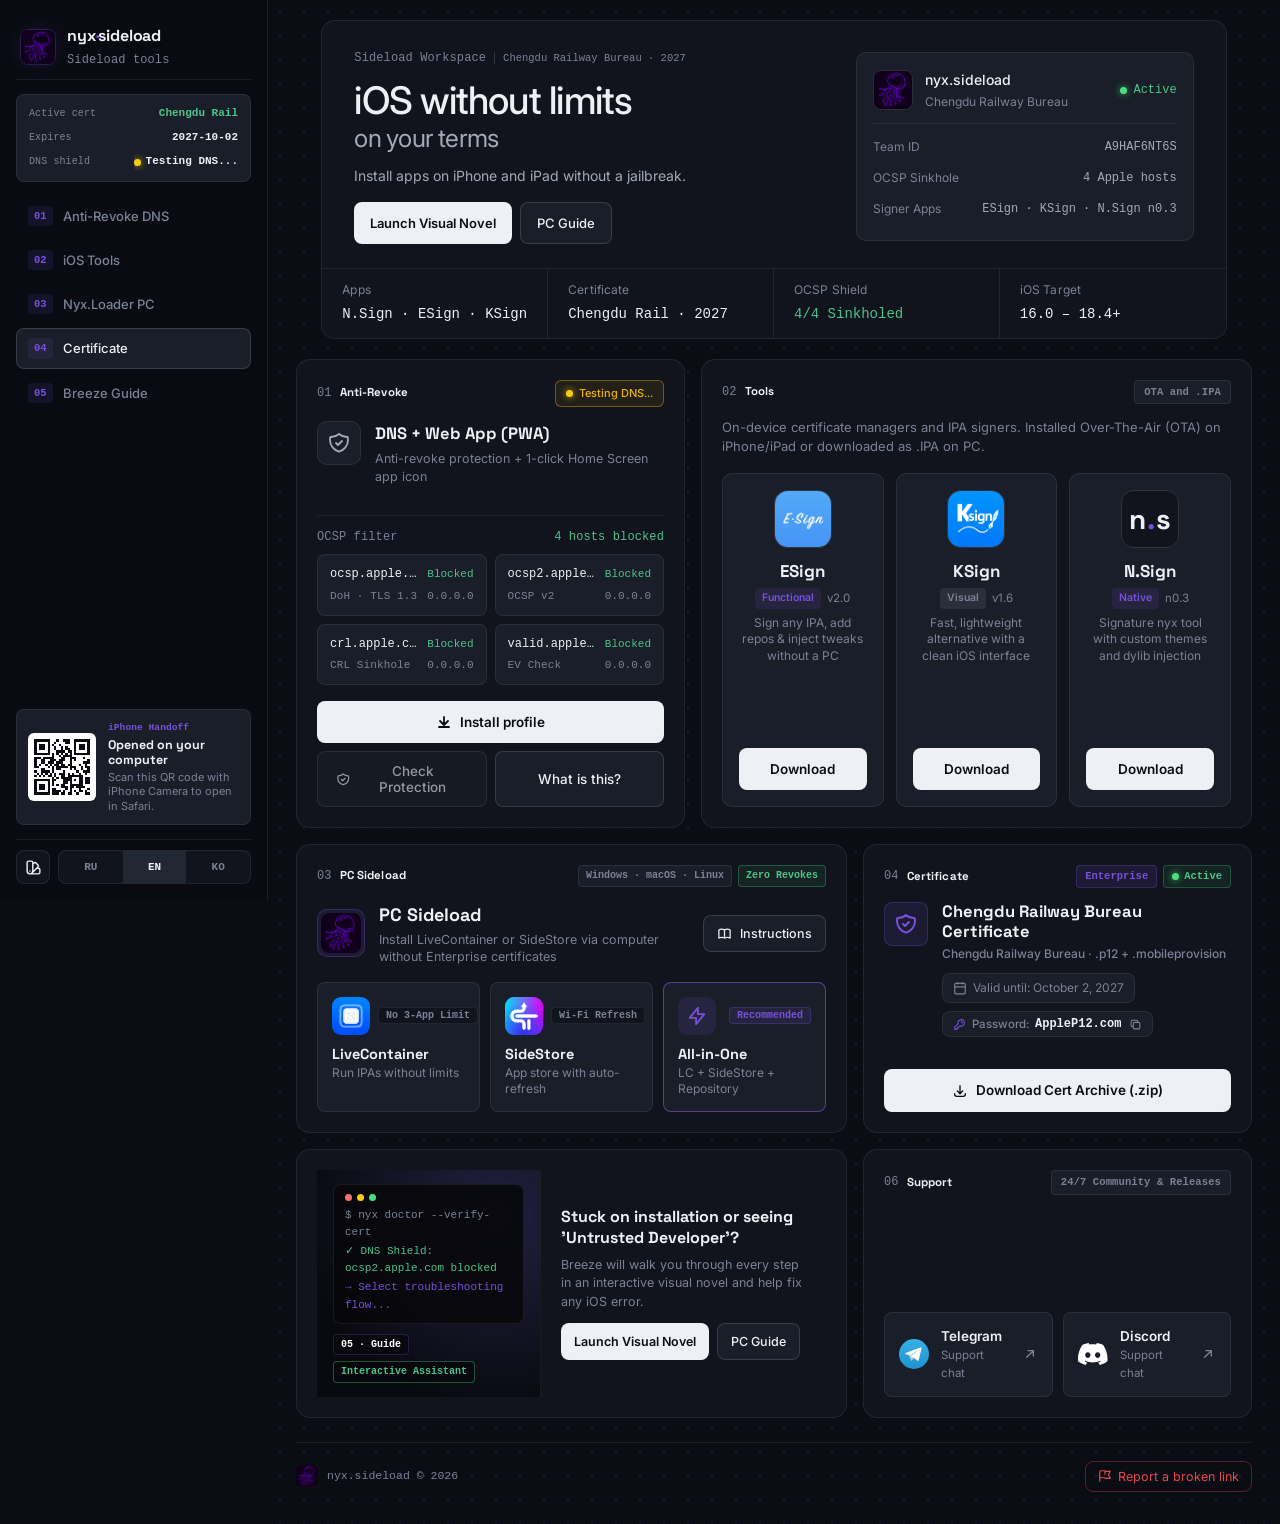
==== commit 1761b04d: "style(unslop): refactor UI after @heydamir/unslop and ship N.Sign n0.3 + live cert feed" ====
--- a/index.html
+++ b/index.html
@@ -92,21 +92,21 @@
         <img src="icons/logo.png" alt="" width="36" height="36" />
         <div class="sidebar-brand-copy">
           <span class="header-logo display">nyx<span>·</span>sideload</span>
-          <span class="sys-code">NYX_OS // v2.6</span>
+          <span class="sys-code">Sideload tools</span>
         </div>
       </a>
 
       <div class="sidebar-telemetry">
         <div class="telemetry-row">
-          <span class="telemetry-key">CERT_ACTIVE</span>
+          <span class="telemetry-key">Active cert</span>
           <span class="telemetry-val telemetry-val--ok">Chengdu Rail</span>
         </div>
         <div class="telemetry-row">
-          <span class="telemetry-key">EXP_DATE</span>
+          <span class="telemetry-key">Expires</span>
           <span class="telemetry-val">2027-10-02</span>
         </div>
         <div class="telemetry-row telemetry-row--dns">
-          <span class="telemetry-key">DNS_SHIELD</span>
+          <span class="telemetry-key">DNS shield</span>
           <span class="telemetry-dns-state">
             <span class="status-dot warn" id="sidebar-dns-dot"></span>
             <span id="sidebar-dns-text" data-i="dns-status-unknown">Проверка...</span>
@@ -115,13 +115,13 @@
       </div>
 
       <nav class="sidebar-nav" aria-label="Command Deck Sections">
-        <a href="#sec-tools" class="sidebar-link active" data-section="sec-tools">
+        <a href="#sec-dns" class="sidebar-link active" data-section="sec-dns">
           <span class="sidebar-idx">01</span>
+          <span data-i="nav-dns">Анти-ревок DNS</span>
+        </a>
+        <a href="#sec-tools" class="sidebar-link" data-section="sec-tools">
+          <span class="sidebar-idx">02</span>
           <span data-i="nav-tools">Инструменты iOS</span>
-        </a>
-        <a href="#sec-dns" class="sidebar-link" data-section="sec-dns">
-          <span class="sidebar-idx">02</span>
-          <span data-i="nav-dns">Анти-ревок DNS</span>
         </a>
         <a href="#sec-pc-sideload" class="sidebar-link" data-section="sec-pc-sideload">
           <span class="sidebar-idx">03</span>
@@ -147,9 +147,9 @@
           </svg>
         </div>
         <div class="qr-info">
-          <span class="qr-badge" data-i="qr-badge">IPHONE HANDOFF</span>
+          <span class="qr-badge" data-i="qr-badge">iPhone Handoff</span>
           <h3 data-i="qr-title">Открыть на iPhone</h3>
-          <p data-i="qr-desc">Наведи камеру для установки DNS и ESign в 1 тап.</p>
+          <p data-i="qr-desc">Наведи камеру для установки DNS и ESign в 1 тап</p>
         </div>
       </div>
 
@@ -173,29 +173,84 @@
        ======================================================== -->
   <div class="nyx-viewport">
 
-    <!-- Desktop Top HUD Strip (>= 960px Only) -->
-    <div class="deck-topbar">
-      <div class="deck-topbar-left">
-        <span class="ping-dot"></span>
-        <span class="sys-code">NYX_DECK // SIDELOAD_OPERATIONS_CENTER</span>
-        <span class="banner-cert-pill">Chengdu Railway Bureau · 2027</span>
-      </div>
-      <div class="deck-topbar-actions">
-        <a href="./tutorial-vn/" class="btn btn-primary btn-sm">
-          <span data-i="btn-open-vn">Новелла с Бриз</span>
-        </a>
-        <a href="./tutorial/" class="btn btn-ghost btn-sm">
-          <span data-i="btn-open-text-guide">Гайд для ПК</span>
-        </a>
-      </div>
-    </div>
+    <!-- Desktop Command Deck Hero (>= 960px Only) -->
+    <section class="deck-hero" aria-label="Sideload Workspace">
+      <div class="deck-hero-grid">
+        <div class="deck-hero-copy">
+          <div class="deck-hero-status-strip">
+            <span class="sys-code">Sideload Workspace</span>
+            <span class="deck-hero-sep" aria-hidden="true"></span>
+            <span class="banner-cert-pill">Chengdu Railway Bureau · 2027</span>
+          </div>
+          <h1 class="deck-hero-title">
+            <span class="deck-hero-title-line"><span data-i="hero-title-1">iOS</span> <em class="deck-hero-title-line--accent" style="font-style:normal;" data-i="hero-title-2">без ограничений</em></span>
+            <span class="deck-hero-title-line deck-hero-title-line--muted" data-i="hero-title-3">на своих условиях</span>
+          </h1>
+          <p class="deck-hero-lead" data-i="hero-sub">Установка приложений на iPhone и iPad без джейлбрейка</p>
+          <div class="deck-hero-actions">
+            <a href="./tutorial-vn/" class="btn btn-primary btn-sm">
+              <span data-i="btn-open-vn">Новелла с Бриз</span>
+            </a>
+            <a href="./tutorial/" class="btn btn-ghost btn-sm">
+              <span data-i="btn-open-text-guide">Гайд для ПК</span>
+            </a>
+          </div>
+        </div>
+
+        <div class="deck-hero-visual">
+          <div class="deck-spec-card">
+            <div class="deck-spec-head">
+              <img src="icons/logo.png" alt="" width="40" height="40" class="deck-spec-logo" />
+              <div class="deck-spec-title">
+                <strong>nyx.sideload</strong>
+                <span>Chengdu Railway Bureau</span>
+              </div>
+              <span class="deck-spec-badge"><span class="status-dot ok"></span> Active</span>
+            </div>
+            <div class="deck-spec-rows">
+              <div class="deck-spec-row">
+                <span class="deck-spec-k">Team ID</span>
+                <code class="deck-spec-v">A9HAF6NT6S</code>
+              </div>
+              <div class="deck-spec-row">
+                <span class="deck-spec-k">OCSP Sinkhole</span>
+                <code class="deck-spec-v">4 Apple hosts</code>
+              </div>
+              <div class="deck-spec-row">
+                <span class="deck-spec-k">Signer Apps</span>
+                <code class="deck-spec-v">ESign · KSign · N.Sign n0.3</code>
+              </div>
+            </div>
+          </div>
+        </div>
+      </div>
+
+      <div class="deck-hero-stats">
+        <div class="deck-stat">
+          <span class="deck-stat-key">Apps</span>
+          <span class="deck-stat-val">N.Sign · ESign · KSign</span>
+        </div>
+        <div class="deck-stat">
+          <span class="deck-stat-key">Certificate</span>
+          <span class="deck-stat-val">Chengdu Rail · 2027</span>
+        </div>
+        <div class="deck-stat">
+          <span class="deck-stat-key">OCSP Shield</span>
+          <span class="deck-stat-val deck-stat-val--ok">4/4 Sinkholed</span>
+        </div>
+        <div class="deck-stat">
+          <span class="deck-stat-key">iOS Target</span>
+          <span class="deck-stat-val">16.0 – 18.4+</span>
+        </div>
+      </div>
+    </section>
 
     <!-- Mobile Pocket Terminal Header & 4-Tab Stepper (< 960px Only) -->
     <section id="hero" class="pocket-hero">
       <div class="pocket-hero-head">
         <div class="hero-eyebrow">
           <span class="hero-eyebrow-dot"></span>
-          <span data-i="hero-eyebrow-text">NYX_OS // POCKET TERMINAL</span>
+          <span data-i="hero-eyebrow-text">nyx.sideload · iOS</span>
         </div>
         <h1>
           <span data-i="hero-title-1">iOS</span> <em data-i="hero-title-2">без ограничений</em>
@@ -236,126 +291,78 @@
       <div class="workspace-grid">
 
         <!-- ========================================================
-             [SYS://01] TOOLS ARSENAL (Desktop Cols 1-7 / Mobile Tab: tools)
-             ======================================================== -->
-        <section class="card bento-tools fade-up" id="sec-tools" data-mob-panel="tools" data-breeze-step="2">
-          <div class="card-header-row">
-            <div class="section-heading-group">
-              <span class="sys-code">SYS://01</span>
-              <span class="mobile-step-badge" data-i="badge-step-2">ШАГ 2</span>
-              <p class="section-label" style="margin:0;" data-i="sec-tools-label">Инструменты</p>
-            </div>
-            <span class="section-sub-pill" data-i="tools-ota-hint">OTA-установка и .IPA</span>
-          </div>
-
-          <p class="section-intro-desc" data-i="tools-intro-desc">
-            Менеджеры сертификатов и подписи приложений прямо на устройстве. На iPhone устанавливаются по воздуху (OTA), на ПК скачиваются в формате .IPA.
-          </p>
-
-          <div class="tools-grid-new">
-
-            <div class="tool-card-new tool-card--featured" id="card-esign">
-              <div class="tool-card-top">
-                <div class="tool-icon-container">
-                  <img src="icons/esign.png" alt="ESign Icon">
-                </div>
-                <div class="tool-info-new">
-                  <span class="tool-title-new">ESign</span>
-                  <div class="tool-meta-new">
-                    <span class="tool-tag" style="background:var(--accent-lo); color:var(--accent);" data-i="tag-recommended">Рекомендован</span>
-                    <span>v5.0.2</span>
-                  </div>
-                  <p class="tool-desc-inline" data-i="esign-short-desc">Подпись любых IPA, репозитории и инъекция твиков без ПК</p>
-                </div>
-              </div>
-              <button class="btn btn-primary btn-full" id="btn-open-esign" style="margin-top:auto;">
-                <span data-i="download">Скачать</span>
-              </button>
-            </div>
-
-            <div class="tool-card-new" id="card-ksign">
-              <div class="tool-card-top">
-                <div class="tool-icon-container">
-                  <img src="icons/ksign.png" alt="KSign Icon">
-                </div>
-                <div class="tool-info-new">
-                  <span class="tool-title-new">KSign</span>
-                  <div class="tool-meta-new">
-                    <span class="tool-tag" data-i="tag-alt">Альтернатива</span>
-                    <span>v1.6</span>
-                  </div>
-                  <p class="tool-desc-inline" data-i="ksign-short-desc">Быстрый и легкий аналог с современным интерфейсом iOS</p>
-                </div>
-              </div>
-              <button class="btn btn-primary btn-full" id="btn-open-ksign" style="margin-top:auto;">
-                <span data-i="download">Скачать</span>
-              </button>
-            </div>
-
-            <div class="tool-card-new" id="card-nsign">
-              <div class="tool-card-top">
-                <div class="tool-icon-container">
-                  <span class="ns-logo" aria-label="N.Sign">n<span>.</span>s</span>
-                </div>
-                <div class="tool-info-new">
-                  <span class="tool-title-new">N.Sign</span>
-                  <div class="tool-meta-new">
-                    <span class="tool-tag tool-tag--new" data-i="tag-new">Новый</span>
-                    <span>v1.0.0</span>
-                  </div>
-                  <p class="tool-desc-inline" data-i="nsign-short-desc">Фирменный подписыватель nyx с кастомными темами и dylib</p>
-                </div>
-              </div>
-              <button class="btn btn-ghost btn-full" id="btn-open-nsign" style="margin-top:auto; border-color: var(--accent);">
-                <span data-i="download" style="color: var(--accent);">Скачать</span>
-              </button>
-            </div>
-
-          </div>
-
-          <div class="mob-step-nav">
-            <button type="button" class="btn btn-ghost btn-sm" data-goto-tab="dns">
-              <span>←</span>
-              <span data-i="prev-step-dns">Шаг 1: DNS</span>
-            </button>
-            <button type="button" class="btn btn-primary btn-sm" data-goto-tab="cert">
-              <span data-i="next-step-cert">Шаг 3: Сертификат</span>
-              <span>→</span>
-            </button>
-          </div>
-        </section>
-
-        <!-- ========================================================
-             [SYS://02] DNS SHIELD (Desktop Cols 8-12 / Mobile Tab: dns)
+             [SYS://01] DNS SHIELD (Desktop Cols 1-5 / Mobile Tab: dns)
              ======================================================== -->
         <section class="card dns-card-visual bento-dns fade-up" id="sec-dns" data-mob-panel="dns" data-breeze-step="1">
           <div class="card-header-row">
             <div class="section-heading-group">
-              <span class="sys-code">SYS://02</span>
-              <span class="mobile-step-badge" data-i="badge-step-1">ШАГ 1</span>
+              <span class="sys-code">01</span>
+              <span class="mobile-step-badge" data-i="badge-step-1">Шаг 1</span>
               <p class="section-label" style="margin:0;" data-i="sec-dns-label">Анти-ревок</p>
             </div>
-            <span id="dns-status-badge" class="tool-tag" style="background: var(--surface2); color: var(--muted); border: 1px solid var(--border); padding: 4px 11px; border-radius: 6px; font-size: 11px; font-weight: 600; display: inline-flex; align-items: center; gap: 6px;">
+            <span id="dns-status-badge" class="tool-tag" style="background: var(--surface2); color: var(--muted); border: 1px solid var(--border); padding: 4px 10px; border-radius: 6px; font-size: 11px; font-weight: 500; display: inline-flex; align-items: center; gap: 6px;">
               <span class="status-dot warn" id="dns-status-dot"></span>
-              <span id="dns-status-text" data-i="dns-status-unknown">Проверка защиты...</span>
+              <span id="dns-status-text" data-i="dns-status-unknown">Проверка...</span>
             </span>
           </div>
 
           <div class="dns-visual-body">
             <div class="dns-radar-graphic" aria-hidden="true">
-              <div class="radar-ring radar-ring--1"></div>
-              <div class="radar-ring radar-ring--2"></div>
-              <svg class="radar-shield-svg" width="28" height="28" fill="none" viewBox="0 0 24 24" stroke="currentColor" stroke-width="1.8">
+              <svg class="radar-shield-svg" width="24" height="24" fill="none" viewBox="0 0 24 24" stroke="currentColor" stroke-width="1.8">
                 <path stroke-linecap="round" stroke-linejoin="round" d="M9 12l2 2 4-4m5.618-4.016A11.955 11.955 0 0112 2.944a11.955 11.955 0 01-8.618 3.04A12.02 12.02 0 003 9c0 5.591 3.824 10.29 9 11.622 5.176-1.332 9-6.03 9-11.622 0-1.042-.133-2.052-.382-3.016z" />
               </svg>
             </div>
             <div class="dns-info">
               <h3 data-i="dns-title">DNS + Веб-приложение (PWA)</h3>
-              <p data-i="dns-sub">Анти-ревок защита + иконка портала на рабочий стол в 1 клик</p>
-              <div class="dns-endpoints-pills" aria-label="Blocked Apple Revocation Servers">
-                <span class="endpoint-chip">ocsp2.apple.com</span>
-                <span class="endpoint-chip">crl.apple.com</span>
-                <span class="endpoint-chip">valid.apple.com</span>
+              <p data-i="dns-sub">Анти-ревок защита и иконка портала на экран «Домой» в 1 клик</p>
+            </div>
+          </div>
+
+          <div class="dns-telemetry-matrix" aria-label="OCSP Filter Hosts">
+            <div class="dns-telemetry-head">
+              <span class="sys-code">OCSP filter</span>
+              <span class="dns-telemetry-live">4 hosts blocked</span>
+            </div>
+            <div class="dns-telemetry-grid">
+              <div class="dns-telemetry-cell">
+                <div class="dns-telemetry-cell-top">
+                  <span class="dns-telemetry-host">ocsp.apple.com</span>
+                  <span class="dns-telemetry-status dns-telemetry-status--ok">Blocked</span>
+                </div>
+                <div class="dns-telemetry-cell-bottom">
+                  <span class="dns-telemetry-proto">DoH · TLS 1.3</span>
+                  <span class="dns-telemetry-ip">0.0.0.0</span>
+                </div>
+              </div>
+              <div class="dns-telemetry-cell">
+                <div class="dns-telemetry-cell-top">
+                  <span class="dns-telemetry-host">ocsp2.apple.com</span>
+                  <span class="dns-telemetry-status dns-telemetry-status--ok">Blocked</span>
+                </div>
+                <div class="dns-telemetry-cell-bottom">
+                  <span class="dns-telemetry-proto">OCSP v2</span>
+                  <span class="dns-telemetry-ip">0.0.0.0</span>
+                </div>
+              </div>
+              <div class="dns-telemetry-cell">
+                <div class="dns-telemetry-cell-top">
+                  <span class="dns-telemetry-host">crl.apple.com</span>
+                  <span class="dns-telemetry-status dns-telemetry-status--ok">Blocked</span>
+                </div>
+                <div class="dns-telemetry-cell-bottom">
+                  <span class="dns-telemetry-proto">CRL Sinkhole</span>
+                  <span class="dns-telemetry-ip">0.0.0.0</span>
+                </div>
+              </div>
+              <div class="dns-telemetry-cell">
+                <div class="dns-telemetry-cell-top">
+                  <span class="dns-telemetry-host">valid.apple.com</span>
+                  <span class="dns-telemetry-status dns-telemetry-status--ok">Blocked</span>
+                </div>
+                <div class="dns-telemetry-cell-bottom">
+                  <span class="dns-telemetry-proto">EV Check</span>
+                  <span class="dns-telemetry-ip">0.0.0.0</span>
+                </div>
               </div>
             </div>
           </div>
@@ -383,12 +390,102 @@
         </section>
 
         <!-- ========================================================
+             [SYS://02] TOOLS ARSENAL (Desktop Cols 6-12 / Mobile Tab: tools)
+             ======================================================== -->
+        <section class="card bento-tools fade-up" id="sec-tools" data-mob-panel="tools" data-breeze-step="2">
+          <div class="card-header-row">
+            <div class="section-heading-group">
+              <span class="sys-code">02</span>
+              <span class="mobile-step-badge" data-i="badge-step-2">Шаг 2</span>
+              <p class="section-label" style="margin:0;" data-i="sec-tools-label">Инструменты</p>
+            </div>
+            <span class="section-sub-pill" data-i="tools-ota-hint">OTA и .IPA</span>
+          </div>
+
+          <p class="section-intro-desc" data-i="tools-intro-desc">
+            Менеджеры сертификатов и подписи приложений прямо на устройстве. На iPhone устанавливаются по воздуху (OTA), на ПК скачиваются в формате .IPA.
+          </p>
+
+          <div class="tools-grid-new">
+
+            <div class="tool-card-new tool-card--featured" id="card-esign">
+              <div class="tool-card-top">
+                <div class="tool-icon-container">
+                  <img src="icons/esign.png" alt="ESign Icon">
+                </div>
+                <div class="tool-info-new">
+                  <span class="tool-title-new">ESign</span>
+                  <div class="tool-meta-new">
+                    <span class="tool-tag" style="background:var(--accent-lo); color:var(--accent);" data-i="tag-recommended">Рекомендован</span>
+                    <span>v5.0.2</span>
+                  </div>
+                  <p class="tool-desc-inline" data-i="esign-short-desc">Подпись любых IPA, репозитории и инъекция твиков без ПК</p>
+                </div>
+              </div>
+              <button class="btn btn-primary btn-full" id="btn-open-esign" style="margin-top:auto;">
+                <span data-i="download">Скачать</span>
+              </button>
+            </div>
+
+            <div class="tool-card-new" id="card-ksign">
+              <div class="tool-card-top">
+                <div class="tool-icon-container">
+                  <img src="icons/ksign.png" alt="KSign Icon">
+                </div>
+                <div class="tool-info-new">
+                  <span class="tool-title-new">KSign</span>
+                  <div class="tool-meta-new">
+                    <span class="tool-tag" data-i="tag-alt">Альтернатива</span>
+                    <span>v1.6</span>
+                  </div>
+                  <p class="tool-desc-inline" data-i="ksign-short-desc">Быстрый и легкий аналог с современным интерфейсом iOS</p>
+                </div>
+              </div>
+              <button class="btn btn-primary btn-full" id="btn-open-ksign" style="margin-top:auto;">
+                <span data-i="download">Скачать</span>
+              </button>
+            </div>
+
+            <div class="tool-card-new" id="card-nsign">
+              <div class="tool-card-top">
+                <div class="tool-icon-container">
+                  <span class="ns-logo" aria-label="N.Sign">n<span>.</span>s</span>
+                </div>
+                <div class="tool-info-new">
+                  <span class="tool-title-new">N.Sign</span>
+                  <div class="tool-meta-new">
+                    <span class="tool-tag tool-tag--new" data-i="tag-new">Нативный</span>
+                    <span>n0.3</span>
+                  </div>
+                  <p class="tool-desc-inline" data-i="nsign-short-desc">Фирменный подписыватель nyx с кастомными темами и dylib</p>
+                </div>
+              </div>
+              <button class="btn btn-primary btn-full" id="btn-open-nsign" style="margin-top:auto;">
+                <span data-i="download">Скачать</span>
+              </button>
+            </div>
+
+          </div>
+
+          <div class="mob-step-nav">
+            <button type="button" class="btn btn-ghost btn-sm" data-goto-tab="dns">
+              <span>←</span>
+              <span data-i="prev-step-dns">Шаг 1: DNS</span>
+            </button>
+            <button type="button" class="btn btn-primary btn-sm" data-goto-tab="cert">
+              <span data-i="next-step-cert">Шаг 3: Сертификат</span>
+              <span>→</span>
+            </button>
+          </div>
+        </section>
+
+        <!-- ========================================================
              [SYS://03] PC SIDELOAD DECK (Desktop Cols 1-7 / Mobile Tab: cert)
              ======================================================== -->
         <section class="pc-sideload-card bento-pc fade-up" id="sec-pc-sideload" data-mob-panel="cert">
           <div class="card-header-row">
             <div class="section-heading-group">
-              <span class="sys-code">SYS://03</span>
+              <span class="sys-code">03</span>
               <p class="section-label" style="margin:0;" data-i="sec-pc-label">Сайдлоуд с ПК</p>
             </div>
             <div class="pc-badge-row">
@@ -474,8 +571,8 @@
         <section class="card cert-card bento-cert fade-up" id="sec-cert-files" data-mob-panel="cert">
           <div class="card-header-row">
             <div class="section-heading-group">
-              <span class="sys-code">SYS://04</span>
-              <span class="mobile-step-badge" data-i="badge-step-3">ШАГ 3</span>
+              <span class="sys-code">04</span>
+              <span class="mobile-step-badge" data-i="badge-step-3">Шаг 3</span>
               <p class="section-label" style="margin:0;" data-i="sec-cert-download-label">Сертификат</p>
             </div>
             <div class="cert-status-badges">
@@ -558,7 +655,7 @@
               </div>
             </div>
             <div class="breeze-guide-media-badges">
-              <span class="breeze-hud-chip">SYS://05 · TROUBLESHOOTER</span>
+              <span class="breeze-hud-chip">05 · Guide</span>
               <span class="breeze-hud-chip breeze-hud-chip--ok" data-i="breeze-chip-interactive">Интерактивный помощник</span>
             </div>
           </div>
@@ -582,7 +679,7 @@
         <section class="card support-card-visual bento-support fade-up" id="sec-support" data-mob-panel="guide" data-breeze-step="3">
           <div class="card-header-row">
             <div class="section-heading-group">
-              <span class="sys-code">SYS://06</span>
+              <span class="sys-code">06</span>
               <p class="section-label" style="margin:0;" data-i="sec-support-label">Поддержка</p>
             </div>
             <span class="section-sub-pill" data-i="support-community-tag">24/7 Комьюнити & Релизы</span>
--- a/index.css
+++ b/index.css
@@ -1818,3 +1818,742 @@
     @media (prefers-reduced-motion: reduce) {
       *, *::before, *::after { animation: none !important; transition: none !important; }
     }
+
+
+/* ============================================================
+   NYX.SIDELOAD — UNSLOPPED INK SYSTEM (after @heydamir/unslop)
+   Calm dark Ink neutral ramp · Quiet hairlines · Zero glows
+   ============================================================ */
+
+:root {
+  --bg: #0b0d14;
+  --surface: #11141c;
+  --surface2: #1a1e28;
+  --surface3: #222734;
+  --border: rgba(238, 240, 245, 0.08);
+  --border-hi: rgba(238, 240, 245, 0.14);
+  --text: #eef0f5;
+  --muted: #7a8296;
+  --text-dim: #a3a9b8;
+  --text-mute: #7a8296;
+  --accent: #5b8fff;
+  --accent-lo: rgba(91, 143, 255, 0.12);
+  --accent-hi: rgba(91, 143, 255, 0.24);
+  --accent-soft: rgba(91, 143, 255, 0.12);
+  --ok: #4cc38a;
+  --ok-soft: rgba(76, 195, 138, 0.12);
+  --warn: #d9a441;
+  --danger: #e5484d;
+  --err: #e5484d;
+  --radius-lg: 14px;
+  --radius-md: 10px;
+  --radius-sm: 8px;
+  --r: 14px;
+  --r-sm: 8px;
+  --font-mono: "JetBrains Mono", "SF Mono", ui-monospace, Menlo, monospace;
+  --font-sans: "Inter", -apple-system, BlinkMacSystemFont, "Segoe UI", sans-serif;
+}
+
+* { box-sizing: border-box; }
+
+html, body {
+  margin: 0;
+  padding: 0;
+  background: var(--bg);
+  color: var(--text);
+  font-family: var(--font-sans);
+  -webkit-font-smoothing: antialiased;
+  text-rendering: optimizeLegibility;
+}
+
+body,
+#app.nyx-shell {
+  background-color: var(--bg) !important;
+  background-image: none !important;
+}
+
+#stars {
+  display: none !important;
+}
+
+.sys-code,
+.section-label,
+.telemetry-key,
+.deck-stat-key,
+.dns-telemetry-head,
+.dns-telemetry-proto,
+.qr-badge,
+.hero-eyebrow,
+.mobile-step-badge,
+.section-sub-pill {
+  text-transform: none !important;
+  letter-spacing: 0.01em !important;
+}
+
+.hero-eyebrow {
+  background: transparent !important;
+  border: none !important;
+  padding: 0 !important;
+  color: var(--text-mute) !important;
+  font-size: 12px !important;
+}
+
+.hero-eyebrow-dot {
+  display: none !important;
+}
+
+.banner-cert-link {
+  border-radius: 6px !important;
+  background: transparent !important;
+  border-color: var(--border) !important;
+  color: var(--text-dim) !important;
+}
+
+.cert-banner {
+  background: var(--surface) !important;
+  border-bottom: 1px solid var(--border) !important;
+}
+
+.banner-tag {
+  color: var(--text-dim) !important;
+}
+
+.sys-code {
+  font-family: var(--font-mono);
+  font-size: 12px;
+  font-weight: 500;
+  color: var(--text-mute);
+}
+
+/* ============================================================
+   CARD PRIMITIVES (Neutral steps + quiet hairlines)
+   ============================================================ */
+
+.card,
+.pc-sideload-card {
+  position: relative;
+  background: var(--surface);
+  border: 1px solid var(--border);
+  border-radius: var(--radius-lg);
+  box-shadow: none;
+  overflow: hidden;
+  padding: 20px;
+}
+
+.card::before,
+.card::after,
+.pc-sideload-card::before,
+.pc-sideload-card::after {
+  display: none !important;
+  content: none !important;
+}
+
+.card:hover,
+.pc-sideload-card:hover {
+  border-color: var(--border-hi);
+}
+
+.tool-card-new,
+.tool-card--featured {
+  background: var(--surface2) !important;
+  border: 1px solid var(--border) !important;
+  border-radius: 10px !important;
+  box-shadow: none !important;
+}
+
+.tool-card-new:hover {
+  border-color: var(--border-hi) !important;
+}
+
+.btn {
+  border-radius: var(--radius-sm);
+  font-weight: 500;
+  letter-spacing: 0;
+  box-shadow: none !important;
+  transition: background-color 150ms cubic-bezier(0.22, 1, 0.36, 1), border-color 150ms cubic-bezier(0.22, 1, 0.36, 1), color 150ms cubic-bezier(0.22, 1, 0.36, 1), transform 120ms cubic-bezier(0.22, 1, 0.36, 1);
+}
+
+.btn:hover {
+  transform: none;
+}
+
+.btn:active {
+  transform: scale(0.98);
+}
+
+.btn-primary {
+  background: var(--text) !important;
+  border-color: var(--text) !important;
+  color: var(--bg) !important;
+  font-weight: 600 !important;
+}
+
+.btn-primary:hover {
+  background: #d8dce6 !important;
+  border-color: #d8dce6 !important;
+}
+
+.mob-step-nav .btn-primary {
+  background: var(--surface2) !important;
+  border: 1px solid var(--border-hi) !important;
+  color: var(--text) !important;
+  font-weight: 500 !important;
+}
+
+.lang-btn.active {
+  background: var(--surface3) !important;
+  color: var(--text) !important;
+}
+
+.btn-ghost {
+  background: var(--surface2) !important;
+  border: 1px solid var(--border-hi) !important;
+  color: var(--text) !important;
+}
+
+.btn-ghost:hover {
+  background: var(--surface3) !important;
+}
+
+/* ============================================================
+   DESKTOP WORKSPACE HERO
+   ============================================================ */
+
+.deck-hero {
+  display: none;
+}
+
+@media (min-width: 960px) {
+  .deck-hero {
+    display: block;
+    position: relative;
+    max-width: 1360px;
+    margin: 0 auto 20px;
+    border-radius: var(--radius-lg);
+    border: 1px solid var(--border);
+    overflow: hidden;
+    background: var(--surface);
+    box-shadow: none;
+  }
+
+  .deck-hero-grid {
+    position: relative;
+    display: grid;
+    grid-template-columns: minmax(0, 1.2fr) minmax(0, 0.85fr);
+    gap: 24px;
+    padding: 28px 32px 24px;
+    align-items: center;
+  }
+
+  .deck-hero-copy {
+    display: flex;
+    flex-direction: column;
+    gap: 12px;
+    min-width: 0;
+  }
+
+  .deck-hero-status-strip {
+    display: inline-flex;
+    align-items: center;
+    gap: 8px;
+    font-family: var(--font-mono);
+    font-size: 12px;
+    color: var(--text-dim);
+    width: fit-content;
+  }
+
+  .deck-hero-sep {
+    width: 1px;
+    height: 12px;
+    background: var(--border-hi);
+  }
+
+  .banner-cert-pill {
+    color: var(--text-mute);
+    background: none !important;
+    border: none !important;
+    padding: 0 !important;
+  }
+
+  .deck-hero-title {
+    font-family: var(--font-sans);
+    font-size: clamp(28px, 3vw, 38px);
+    line-height: 1.1;
+    letter-spacing: -0.02em;
+    font-weight: 500;
+    color: var(--text);
+    margin: 0;
+    display: flex;
+    flex-direction: column;
+    gap: 4px;
+  }
+
+  .deck-hero-title-line--accent {
+    background: none !important;
+    -webkit-background-clip: initial !important;
+    background-clip: initial !important;
+    color: var(--text) !important;
+  }
+
+  .deck-hero-title-line--muted {
+    color: var(--text-dim);
+    font-weight: 400;
+    font-size: 0.65em;
+  }
+
+  .deck-hero-lead {
+    font-size: 14px;
+    line-height: 1.55;
+    color: var(--text-dim);
+    max-width: 52ch;
+    margin: 0;
+  }
+
+  .deck-hero-actions {
+    display: flex;
+    gap: 8px;
+    flex-wrap: wrap;
+    margin-top: 4px;
+  }
+
+  .deck-hero-actions .btn {
+    font-family: var(--font-sans);
+    font-size: 13px;
+    padding: 10px 16px;
+    min-height: 40px;
+  }
+
+  /* Calm spec card inside Hero */
+  .deck-hero-visual {
+    display: flex;
+    align-items: stretch;
+    justify-content: flex-end;
+  }
+
+  .deck-spec-card {
+    width: 100%;
+    max-width: 380px;
+    background: var(--surface2);
+    border: 1px solid var(--border);
+    border-radius: 10px;
+    padding: 16px;
+    display: flex;
+    flex-direction: column;
+    gap: 12px;
+  }
+
+  .deck-spec-head {
+    display: flex;
+    align-items: center;
+    gap: 12px;
+  }
+
+  .deck-spec-logo {
+    width: 40px;
+    height: 40px;
+    border-radius: 8px;
+    object-fit: cover;
+    border: 1px solid var(--border);
+  }
+
+  .deck-spec-title {
+    display: flex;
+    flex-direction: column;
+    gap: 2px;
+    min-width: 0;
+  }
+
+  .deck-spec-title strong {
+    font-size: 14px;
+    font-weight: 500;
+    color: var(--text);
+  }
+
+  .deck-spec-title span {
+    font-size: 12px;
+    color: var(--text-mute);
+  }
+
+  .deck-spec-badge {
+    margin-left: auto;
+    display: inline-flex;
+    align-items: center;
+    gap: 6px;
+    font-family: var(--font-mono);
+    font-size: 12px;
+    color: var(--ok);
+  }
+
+  .deck-spec-rows {
+    display: flex;
+    flex-direction: column;
+    border-top: 1px solid var(--border);
+    padding-top: 8px;
+  }
+
+  .deck-spec-row {
+    display: flex;
+    align-items: center;
+    justify-content: space-between;
+    gap: 12px;
+    padding: 6px 0;
+    font-size: 12px;
+  }
+
+  .deck-spec-k {
+    color: var(--text-mute);
+  }
+
+  .deck-spec-v {
+    font-family: var(--font-mono);
+    font-variant-numeric: tabular-nums;
+    color: var(--text-dim);
+  }
+
+  /* Telemetry stats bar */
+  .deck-hero-stats {
+    display: grid;
+    grid-template-columns: repeat(4, minmax(0, 1fr));
+    border-top: 1px solid var(--border);
+    background: var(--surface);
+  }
+
+  .deck-stat {
+    padding: 12px 20px;
+    border-right: 1px solid var(--border);
+    display: flex;
+    flex-direction: column;
+    gap: 4px;
+    min-width: 0;
+  }
+
+  .deck-stat:last-child { border-right: none; }
+
+  .deck-stat-key {
+    font-family: var(--font-sans);
+    font-size: 12px;
+    color: var(--text-mute);
+  }
+
+  .deck-stat-val {
+    font-family: var(--font-mono);
+    font-variant-numeric: tabular-nums;
+    font-size: 14px;
+    font-weight: 500;
+    color: var(--text);
+    white-space: nowrap;
+    overflow: hidden;
+    text-overflow: ellipsis;
+  }
+
+  .deck-stat-val--ok { color: var(--ok); }
+}
+
+/* ============================================================
+   BENTO GRID — DESKTOP ORDER & PROPORTIONS
+   ============================================================ */
+
+.workspace-grid,
+.bento {
+  display: grid;
+  grid-template-columns: repeat(12, minmax(0, 1fr));
+  gap: 16px;
+  max-width: 1360px;
+  margin: 0 auto;
+  align-items: stretch;
+}
+
+.workspace-grid > section,
+.bento > section {
+  min-width: 0;
+  display: flex;
+  flex-direction: column;
+}
+
+@media (min-width: 1240px) {
+  .bento-dns     { grid-column: span 5; }
+  .bento-tools   { grid-column: span 7; }
+  .bento-pc      { grid-column: span 7; }
+  .bento-cert    { grid-column: span 5; }
+  .bento-breeze  { grid-column: span 7; display: grid !important; grid-template-columns: 224px 1fr; }
+  .bento-support { grid-column: span 5; }
+}
+
+@media (max-width: 1239px) and (min-width: 960px) {
+  .bento > section { grid-column: span 12; }
+}
+
+@media (max-width: 959px) {
+  .workspace-grid,
+  .bento {
+    display: flex !important;
+    flex-direction: column !important;
+    gap: 12px;
+    padding: 0 0 96px;
+  }
+  .workspace-grid > section,
+  .bento > section {
+    width: 100% !important;
+    grid-column: 1 / -1 !important;
+  }
+}
+
+/* ============================================================
+   DNS SHIELD & TELEMETRY MATRIX
+   ============================================================ */
+
+.dns-radar-graphic {
+  width: 44px !important;
+  height: 44px !important;
+  border-radius: 10px !important;
+  background: var(--surface2) !important;
+  border: 1px solid var(--border) !important;
+  display: flex;
+  align-items: center;
+  justify-content: center;
+  flex-shrink: 0;
+  color: var(--text-dim);
+}
+
+.dns-telemetry-matrix {
+  display: flex;
+  flex-direction: column;
+  gap: 8px;
+  margin-top: 12px;
+  padding-top: 12px;
+  border-top: 1px solid var(--border);
+  flex: 1 1 auto;
+  min-height: 0;
+}
+
+.dns-telemetry-head {
+  display: flex;
+  align-items: center;
+  justify-content: space-between;
+  gap: 8px;
+  font-size: 12px;
+  color: var(--text-mute);
+}
+
+.dns-telemetry-live {
+  font-family: var(--font-mono);
+  font-variant-numeric: tabular-nums;
+  font-size: 12px;
+  color: var(--ok);
+}
+
+.dns-telemetry-grid {
+  display: grid;
+  grid-template-columns: repeat(2, minmax(0, 1fr));
+  gap: 8px;
+  flex: 1 1 auto;
+}
+
+.dns-telemetry-cell {
+  display: flex;
+  flex-direction: column;
+  gap: 4px;
+  padding: 10px 12px;
+  border-radius: 8px;
+  background: var(--surface2);
+  border: 1px solid var(--border);
+  min-width: 0;
+}
+
+.dns-telemetry-cell-top,
+.dns-telemetry-cell-bottom {
+  display: flex;
+  align-items: center;
+  justify-content: space-between;
+  gap: 8px;
+  min-width: 0;
+}
+
+.dns-telemetry-host {
+  font-family: var(--font-mono);
+  font-size: 12px;
+  font-weight: 500;
+  color: var(--text);
+  white-space: nowrap;
+  overflow: hidden;
+  text-overflow: ellipsis;
+}
+
+.dns-telemetry-status--ok {
+  flex-shrink: 0;
+  font-family: var(--font-mono);
+  font-size: 11px;
+  color: var(--ok);
+}
+
+.dns-telemetry-cell-bottom {
+  font-family: var(--font-mono);
+  font-size: 11px;
+  color: var(--text-mute);
+}
+
+.dns-actions {
+  display: flex;
+  gap: 8px;
+  margin-top: 16px;
+  flex-wrap: wrap;
+}
+.dns-actions #btn-install-dns { flex: 1 1 100%; }
+.dns-actions .btn-ghost { flex: 1 1 calc(50% - 4px); }
+
+/* Quiet sidebar active row (no neon border glow) */
+.sidebar-link {
+  border-radius: 8px !important;
+  transition: background-color 150ms cubic-bezier(0.22, 1, 0.36, 1), color 150ms cubic-bezier(0.22, 1, 0.36, 1);
+}
+.sidebar-link.active {
+  background: var(--surface2) !important;
+  border-color: var(--border-hi) !important;
+  box-shadow: none !important;
+}
+
+/* ============================================================
+   MOBILE POCKET TERMINAL
+   ============================================================ */
+
+@media (max-width: 959px) {
+  #app.nyx-shell { padding-top: 72px; }
+
+  #header {
+    position: fixed;
+    top: 0;
+    left: 0;
+    right: 0;
+    z-index: 150;
+    padding: 8px 16px;
+    background: var(--bg);
+    border-bottom: 1px solid var(--border);
+  }
+
+  .pocket-hero {
+    padding: 8px 16px;
+    margin: 0;
+    display: flex;
+    flex-direction: column;
+    gap: 8px;
+  }
+
+  .pocket-hero-head h1 {
+    font-size: 20px !important;
+    line-height: 1.2 !important;
+    font-weight: 500 !important;
+    margin-bottom: 4px !important;
+  }
+
+  .pocket-hero-head h1 em {
+    background: none !important;
+    -webkit-background-clip: initial !important;
+    -webkit-text-fill-color: var(--text) !important;
+    color: var(--text) !important;
+  }
+
+  .pocket-hero-head .hero-lead {
+    font-size: 13px !important;
+    line-height: 1.45 !important;
+  }
+
+  .mobile-stepper {
+    display: grid;
+    grid-template-columns: repeat(4, minmax(0, 1fr));
+    gap: 4px;
+    padding: 4px;
+    background: var(--surface);
+    border: 1px solid var(--border);
+    border-radius: 10px;
+  }
+
+  .mobile-step-pill,
+  .mobile-stepper .step {
+    display: flex;
+    flex-direction: column;
+    align-items: center;
+    justify-content: center;
+    gap: 2px;
+    padding: 6px 4px;
+    border-radius: 6px;
+    border: 1px solid transparent;
+    background: transparent;
+    font-size: 11px;
+    color: var(--text-mute);
+    cursor: pointer;
+    min-height: 40px;
+  }
+
+  .mobile-step-pill.active,
+  .mobile-stepper .step.is-active {
+    background: var(--surface2);
+    color: var(--text);
+    border-color: var(--border-hi);
+    box-shadow: none;
+  }
+
+  .mobile-step-pill.active .step-num,
+  .mobile-stepper .step.is-active .step-num {
+    color: var(--accent);
+    background: transparent;
+    padding: 0;
+  }
+
+  .mobile-bottom-nav {
+    position: fixed;
+    bottom: 8px;
+    left: 12px;
+    right: 12px;
+    z-index: 260;
+    display: grid;
+    grid-template-columns: repeat(5, minmax(0, 1fr));
+    gap: 4px;
+    padding: 4px 6px;
+    border-radius: 14px;
+    border: 1px solid var(--border-hi);
+    background: var(--surface);
+    box-shadow: none;
+  }
+
+  .mob-nav-item,
+  .mobile-bottom-nav .nav-item {
+    position: relative;
+    display: flex;
+    flex-direction: column;
+    align-items: center;
+    justify-content: center;
+    gap: 2px;
+    padding: 6px 2px;
+    border-radius: 10px;
+    font-size: 10px;
+    font-weight: 500;
+    color: var(--text-mute);
+    cursor: pointer;
+    min-height: 44px;
+  }
+
+  .mob-nav-item.active,
+  .mobile-bottom-nav .nav-item.is-active {
+    color: var(--text);
+    background: var(--surface2);
+  }
+
+  .mob-nav-item.active::before,
+  .mobile-bottom-nav .nav-item.is-active::before {
+    display: none;
+  }
+}
+
+/* ============================================================
+   UTILITY
+   ============================================================ */
+
+::selection {
+  background: rgba(91, 143, 255, 0.25);
+  color: var(--text);
+}
+
+button, a {
+  -webkit-tap-highlight-color: transparent;
+}
+
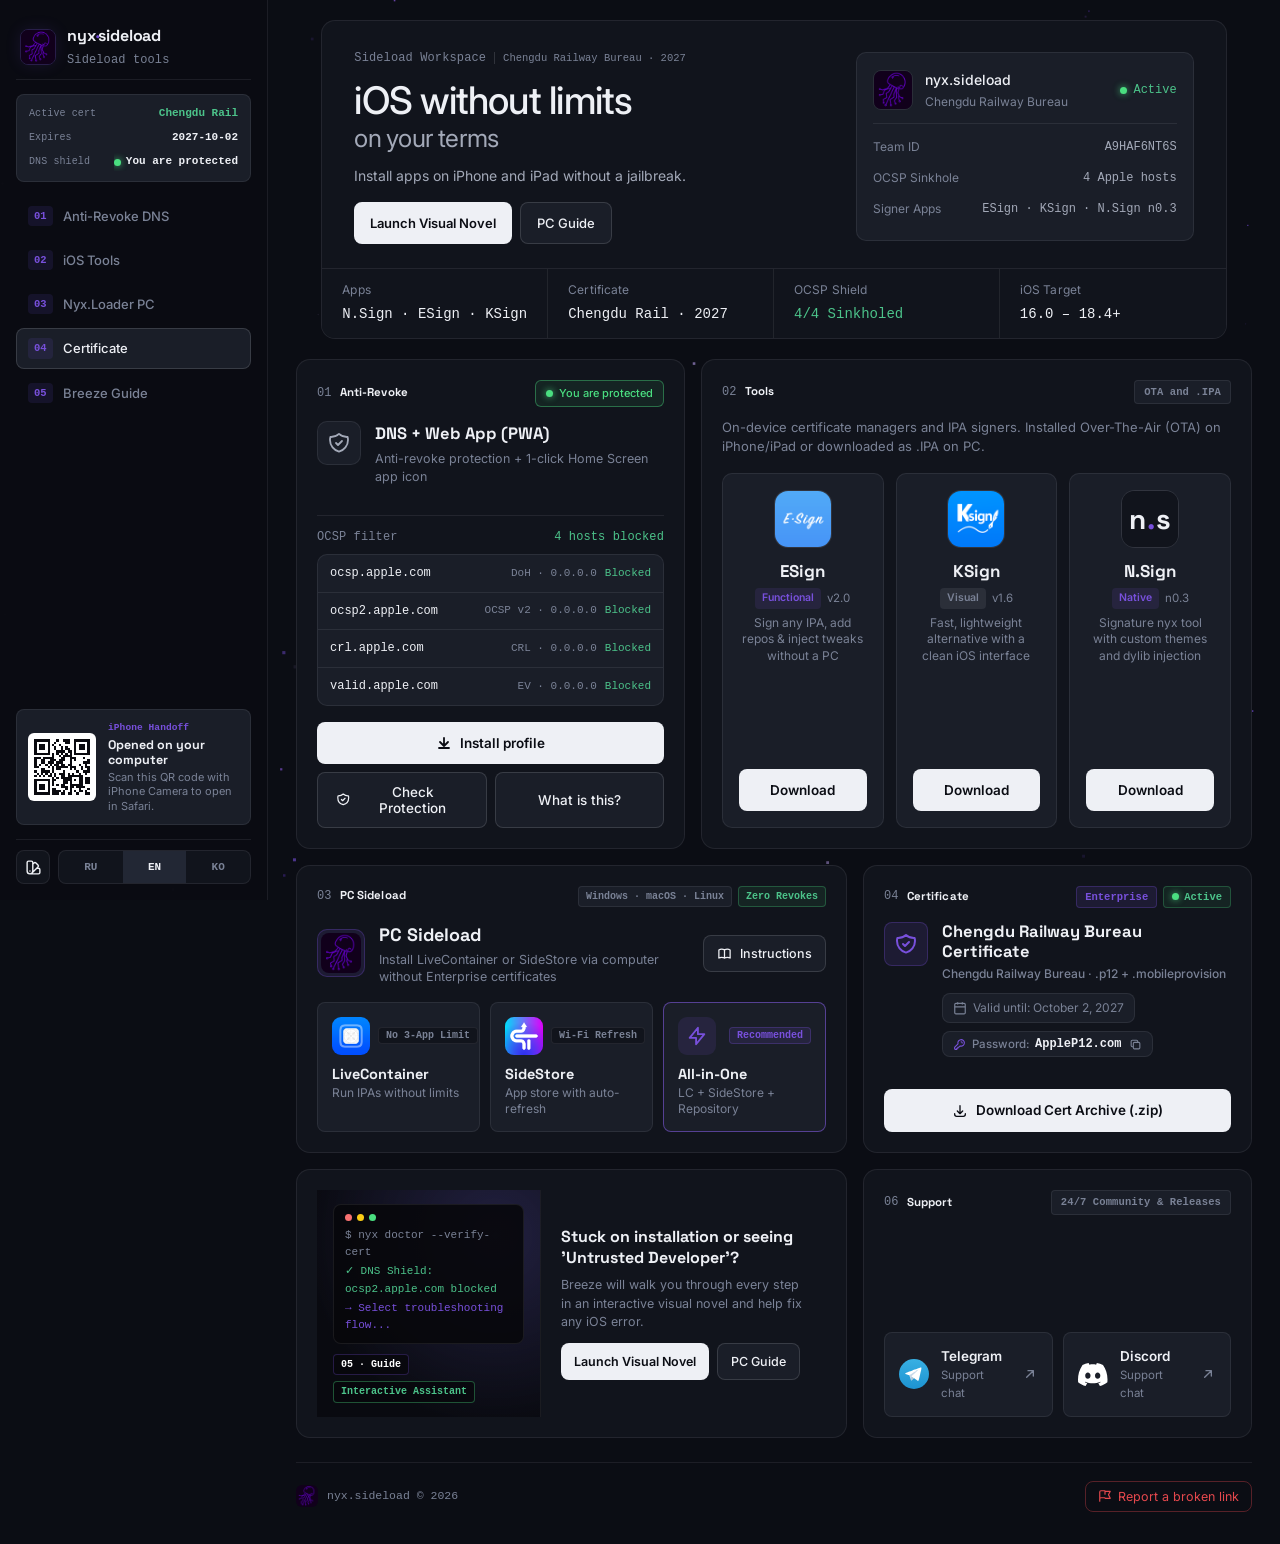
==== commit eac56081: "fix(mobile): remove duplicate stepper, replace 4 OCSP tiles with clean list, rename nav to Support, " ====
--- a/index.html
+++ b/index.html
@@ -323,46 +323,26 @@
               <span class="sys-code">OCSP filter</span>
               <span class="dns-telemetry-live">4 hosts blocked</span>
             </div>
-            <div class="dns-telemetry-grid">
-              <div class="dns-telemetry-cell">
-                <div class="dns-telemetry-cell-top">
-                  <span class="dns-telemetry-host">ocsp.apple.com</span>
-                  <span class="dns-telemetry-status dns-telemetry-status--ok">Blocked</span>
-                </div>
-                <div class="dns-telemetry-cell-bottom">
-                  <span class="dns-telemetry-proto">DoH · TLS 1.3</span>
-                  <span class="dns-telemetry-ip">0.0.0.0</span>
-                </div>
-              </div>
-              <div class="dns-telemetry-cell">
-                <div class="dns-telemetry-cell-top">
-                  <span class="dns-telemetry-host">ocsp2.apple.com</span>
-                  <span class="dns-telemetry-status dns-telemetry-status--ok">Blocked</span>
-                </div>
-                <div class="dns-telemetry-cell-bottom">
-                  <span class="dns-telemetry-proto">OCSP v2</span>
-                  <span class="dns-telemetry-ip">0.0.0.0</span>
-                </div>
-              </div>
-              <div class="dns-telemetry-cell">
-                <div class="dns-telemetry-cell-top">
-                  <span class="dns-telemetry-host">crl.apple.com</span>
-                  <span class="dns-telemetry-status dns-telemetry-status--ok">Blocked</span>
-                </div>
-                <div class="dns-telemetry-cell-bottom">
-                  <span class="dns-telemetry-proto">CRL Sinkhole</span>
-                  <span class="dns-telemetry-ip">0.0.0.0</span>
-                </div>
-              </div>
-              <div class="dns-telemetry-cell">
-                <div class="dns-telemetry-cell-top">
-                  <span class="dns-telemetry-host">valid.apple.com</span>
-                  <span class="dns-telemetry-status dns-telemetry-status--ok">Blocked</span>
-                </div>
-                <div class="dns-telemetry-cell-bottom">
-                  <span class="dns-telemetry-proto">EV Check</span>
-                  <span class="dns-telemetry-ip">0.0.0.0</span>
-                </div>
+            <div class="dns-telemetry-list">
+              <div class="dns-host-row">
+                <span class="dns-telemetry-host">ocsp.apple.com</span>
+                <span class="dns-host-proto">DoH · 0.0.0.0</span>
+                <span class="dns-telemetry-status--ok">Blocked</span>
+              </div>
+              <div class="dns-host-row">
+                <span class="dns-telemetry-host">ocsp2.apple.com</span>
+                <span class="dns-host-proto">OCSP v2 · 0.0.0.0</span>
+                <span class="dns-telemetry-status--ok">Blocked</span>
+              </div>
+              <div class="dns-host-row">
+                <span class="dns-telemetry-host">crl.apple.com</span>
+                <span class="dns-host-proto">CRL · 0.0.0.0</span>
+                <span class="dns-telemetry-status--ok">Blocked</span>
+              </div>
+              <div class="dns-host-row">
+                <span class="dns-telemetry-host">valid.apple.com</span>
+                <span class="dns-host-proto">EV · 0.0.0.0</span>
+                <span class="dns-telemetry-status--ok">Blocked</span>
               </div>
             </div>
           </div>
@@ -762,7 +742,7 @@
     <svg width="20" height="20" fill="none" viewBox="0 0 24 24" stroke="currentColor" stroke-width="2">
       <path stroke-linecap="round" stroke-linejoin="round" d="M8 10h.01M12 10h.01M16 10h.01M9 16H5a2 2 0 01-2-2V6a2 2 0 012-2h14a2 2 0 012 2v8a2 2 0 01-2 2h-5l-5 5v-5z"/>
     </svg>
-    <span data-i="mob-nav-guide">Гайд Бриз</span>
+    <span data-i="mob-nav-guide">Поддержка</span>
   </a>
   <button type="button" class="mob-nav-item" id="mob-nav-nsign">
     <svg width="20" height="20" fill="none" viewBox="0 0 24 24" stroke="currentColor" stroke-width="2">
@@ -881,18 +861,15 @@
             </div>
 
             <div style="border-top: 1px solid var(--border); padding-top:12px; margin-top:6px;">
-              <h4 style="font-family:'Space Grotesk', sans-serif; font-size:13px; margin-bottom:8px; color:var(--text);" data-i="custom-site-theme-label">Кастомизация сайта (N.Sign Theme)</h4>
+              <h4 style="font-family:'Space Grotesk', sans-serif; font-size:13px; margin-bottom:8px; color:var(--text);" data-i="custom-site-theme-label">Тема сайта</h4>
               <div class="form-group-new">
                 <select class="sel" id="site-theme-select" style="width:100%; padding: 8px 12px; font-size: 13px;">
-                  <option value="violet">Breeze Violet (Default)</option>
-                  <option value="cyberpunk">Cyberpink</option>
-                  <option value="dark-gold">Dark Gold</option>
-                  <option value="emerald">Emerald Matrix</option>
+                  <option value="violet">Graphite Indigo (Default)</option>
+                  <option value="cyberpunk">Rose Ink</option>
+                  <option value="dark-gold">Warm Brass</option>
+                  <option value="emerald">Sage Slate</option>
                 </select>
               </div>
-              <p style="font-size:11px; color: var(--accent); margin-top:6px; font-style:italic;" data-i="site-theme-note">
-                * Тема сайта будет установлена как 10-ая тема N.Sign
-              </p>
             </div>
           </div>
         </div>
@@ -1022,16 +999,13 @@
 <div id="theme-modal" class="modal-overlay-new" role="dialog" aria-modal="true" aria-labelledby="theme-modal-title">
   <div class="modal-box-new modal-box--theme">
     <button type="button" class="modal-close-new" id="btn-close-theme" aria-label="Close">&times;</button>
-    <h3 id="theme-modal-title" class="theme-title" data-i="custom-site-theme-label">Кастомизация сайта</h3>
+    <h3 id="theme-modal-title" class="theme-title" data-i="custom-site-theme-label">Тема сайта</h3>
     <div class="theme-swatches" role="radiogroup" aria-labelledby="theme-modal-title">
-      <button type="button" class="theme-swatch" role="radio" aria-checked="true" data-theme="violet"><span class="theme-dot" aria-hidden="true"></span><span>Breeze Violet</span></button>
-      <button type="button" class="theme-swatch" role="radio" aria-checked="false" data-theme="cyberpunk"><span class="theme-dot" aria-hidden="true"></span><span>Cyberpink</span></button>
-      <button type="button" class="theme-swatch" role="radio" aria-checked="false" data-theme="dark-gold"><span class="theme-dot" aria-hidden="true"></span><span>Dark Gold</span></button>
-      <button type="button" class="theme-swatch" role="radio" aria-checked="false" data-theme="emerald"><span class="theme-dot" aria-hidden="true"></span><span>Emerald Matrix</span></button>
-    </div>
-    <p class="theme-note" data-i="site-theme-note">
-      * Тема сайта будет установлена как 10-ая тема N.Sign
-    </p>
+      <button type="button" class="theme-swatch" role="radio" aria-checked="true" data-theme="violet"><span class="theme-dot" aria-hidden="true"></span><span>Graphite Indigo</span></button>
+      <button type="button" class="theme-swatch" role="radio" aria-checked="false" data-theme="cyberpunk"><span class="theme-dot" aria-hidden="true"></span><span>Rose Ink</span></button>
+      <button type="button" class="theme-swatch" role="radio" aria-checked="false" data-theme="dark-gold"><span class="theme-dot" aria-hidden="true"></span><span>Warm Brass</span></button>
+      <button type="button" class="theme-swatch" role="radio" aria-checked="false" data-theme="emerald"><span class="theme-dot" aria-hidden="true"></span><span>Sage Slate</span></button>
+    </div>
   </div>
 </div>
 
--- a/index.css
+++ b/index.css
@@ -341,8 +341,7 @@
 
     .nyx-viewport {
       position: relative;
-      background-image: radial-gradient(color-mix(in srgb, var(--accent) 16%, transparent) 1px, transparent 1px);
-      background-size: 24px 24px;
+      background: transparent;
     }
 
     @media (min-width: 960px) {
@@ -1866,14 +1865,19 @@
   text-rendering: optimizeLegibility;
 }
 
-body,
-#app.nyx-shell {
+body {
   background-color: var(--bg) !important;
   background-image: none !important;
 }
 
+#app.nyx-shell,
+.nyx-viewport {
+  background: transparent !important;
+  background-image: none !important;
+}
+
 #stars {
-  display: none !important;
+  opacity: 0.72 !important;
 }
 
 .sys-code,
@@ -2342,31 +2346,35 @@
   color: var(--ok);
 }
 
-.dns-telemetry-grid {
-  display: grid;
-  grid-template-columns: repeat(2, minmax(0, 1fr));
-  gap: 8px;
-  flex: 1 1 auto;
-}
-
-.dns-telemetry-cell {
+.dns-telemetry-list {
   display: flex;
   flex-direction: column;
-  gap: 4px;
-  padding: 10px 12px;
-  border-radius: 8px;
   background: var(--surface2);
   border: 1px solid var(--border);
-  min-width: 0;
-}
-
-.dns-telemetry-cell-top,
-.dns-telemetry-cell-bottom {
+  border-radius: 10px;
+  overflow: hidden;
+}
+
+.dns-host-row {
   display: flex;
   align-items: center;
   justify-content: space-between;
   gap: 8px;
+  padding: 9px 12px;
+  border-bottom: 1px solid var(--border);
   min-width: 0;
+}
+
+.dns-host-row:last-child {
+  border-bottom: none;
+}
+
+.dns-host-proto {
+  font-family: var(--font-mono);
+  font-size: 11px;
+  color: var(--text-mute);
+  margin-left: auto;
+  white-space: nowrap;
 }
 
 .dns-telemetry-host {
@@ -2375,8 +2383,6 @@
   font-weight: 500;
   color: var(--text);
   white-space: nowrap;
-  overflow: hidden;
-  text-overflow: ellipsis;
 }
 
 .dns-telemetry-status--ok {
@@ -2386,12 +2392,6 @@
   color: var(--ok);
 }
 
-.dns-telemetry-cell-bottom {
-  font-family: var(--font-mono);
-  font-size: 11px;
-  color: var(--text-mute);
-}
-
 .dns-actions {
   display: flex;
   gap: 8px;
@@ -2417,7 +2417,14 @@
    ============================================================ */
 
 @media (max-width: 959px) {
-  #app.nyx-shell { padding-top: 72px; }
+  #app.nyx-shell {
+    padding-top: calc(env(safe-area-inset-top, 0px) + 78px) !important;
+  }
+
+  .mobile-stepper,
+  .mob-step-nav {
+    display: none !important;
+  }
 
   #header {
     position: fixed;
@@ -2425,8 +2432,8 @@
     left: 0;
     right: 0;
     z-index: 150;
-    padding: 8px 16px;
-    background: var(--bg);
+    padding: calc(env(safe-area-inset-top, 0px) + 8px) 16px 8px;
+    background: rgba(11, 13, 20, 0.92);
     border-bottom: 1px solid var(--border);
   }
 
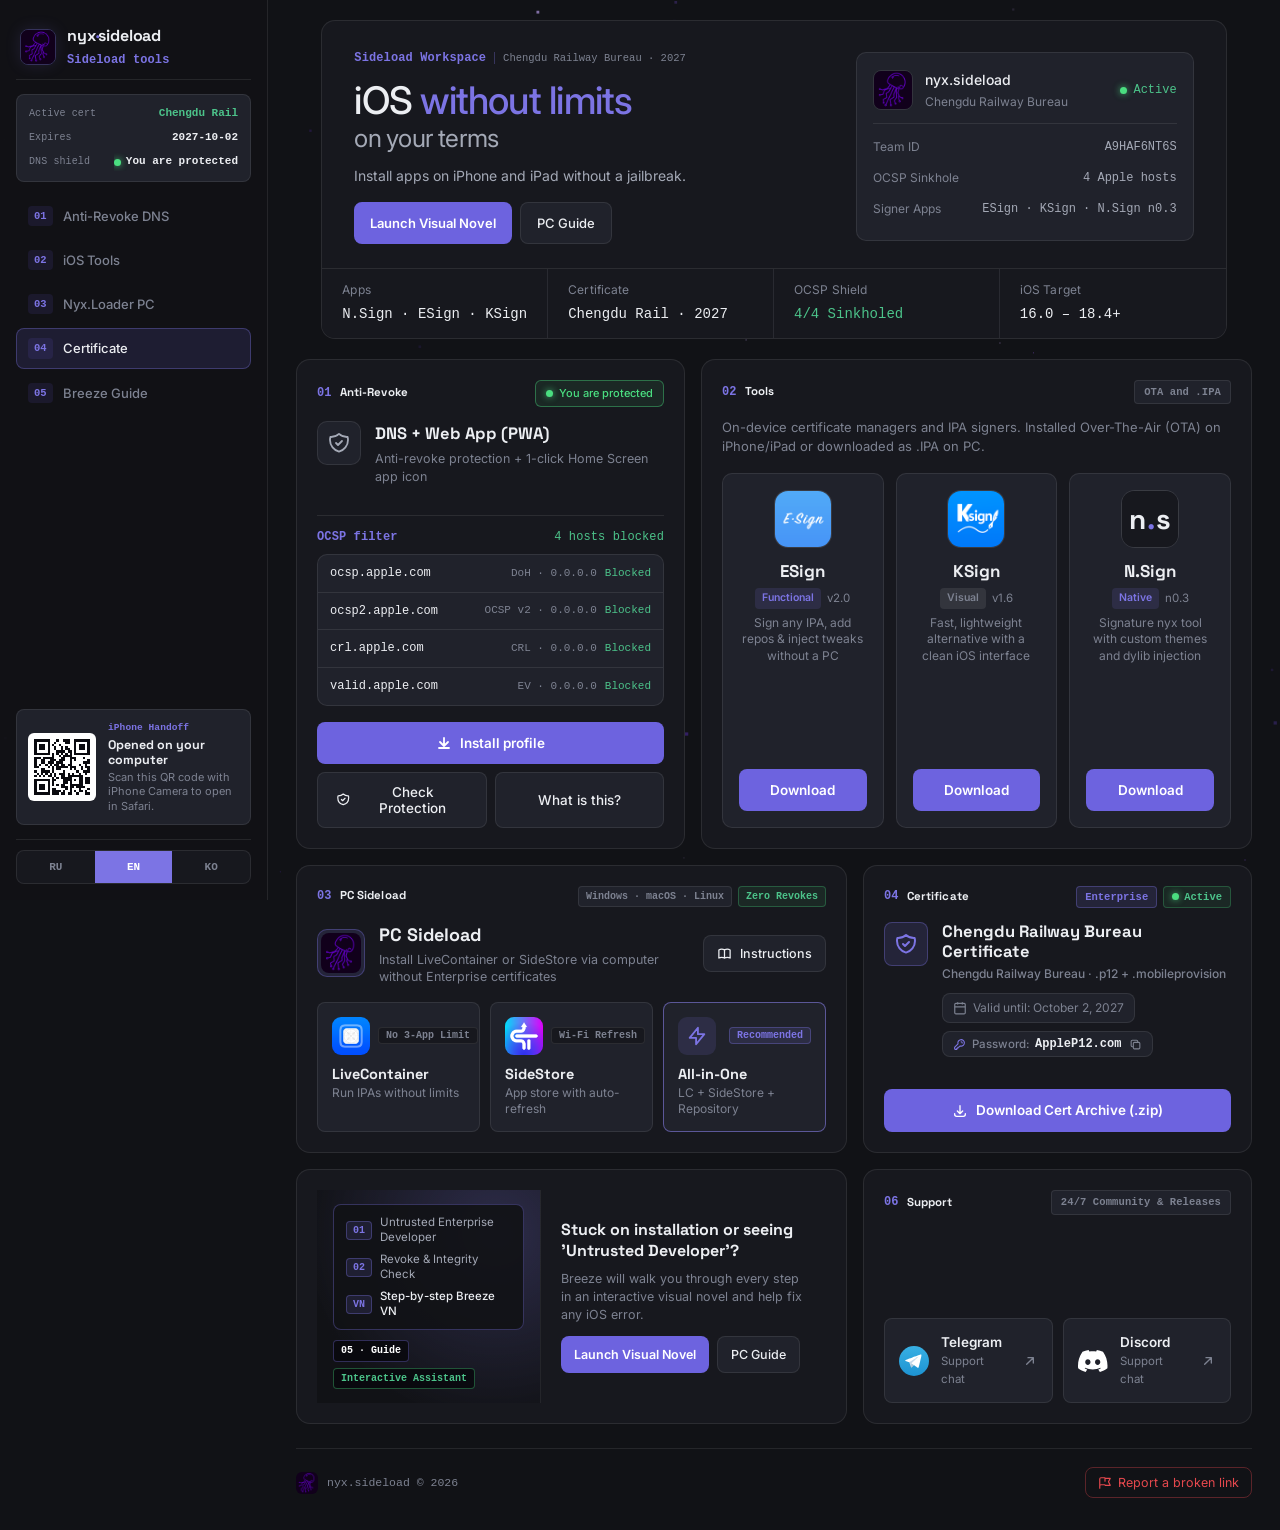
==== commit f06eb45f: "ui(nyx.sideload): enforce Graphite Indigo, 4-tab mobile nav, move PC sideload to apps, replace termi" ====
--- a/index.html
+++ b/index.html
@@ -48,11 +48,6 @@
 <canvas id="stars" aria-hidden="true"></canvas>
 
 <header id="header">
-  <div class="new-cert-banner">
-    <span class="ping-dot"></span>
-    <span data-i="status-new-cert">Новый сертификат импортирован!</span>
-    <span class="banner-cert-pill">Chengdu Railway Bureau · 2027</span>
-  </div>
   <div class="header-inner">
     <a class="header-brand" href="./" aria-label="nyx.sideload">
       <img src="icons/logo.png" alt="" width="32" height="32" />
@@ -66,11 +61,6 @@
       <button type="button" id="mob-header-dns-pill" class="mob-dns-pill" aria-label="Check DNS Protection">
         <span class="status-dot warn" id="mob-header-dns-dot"></span>
         <span id="mob-header-dns-text" data-i="dns-status-short-wait">DNS...</span>
-      </button>
-      <button type="button" id="btn-header-theme" class="icon-btn" aria-label="Customize theme" aria-haspopup="dialog" title="Theme">
-        <svg width="18" height="18" fill="none" viewBox="0 0 24 24" stroke="currentColor" stroke-width="2" aria-hidden="true">
-          <path stroke-linecap="round" stroke-linejoin="round" d="M7 21a4 4 0 01-4-4V5a2 2 0 012-2h4a2 2 0 012 2v12a4 4 0 01-4 4zm0 0h12a2 2 0 002-2v-4a2 2 0 00-2-2h-2.343M11 7.343l1.657-1.657a2 2 0 012.828 0l2.829 2.829a2 2 0 010 2.828l-8.486 8.485M7 17h.01" />
-        </svg>
       </button>
       <div class="lang-toggle" role="group" aria-label="Language">
         <button type="button" class="lang-btn active" id="lang-ru" data-lang="ru" aria-pressed="true">RU</button>
@@ -154,11 +144,6 @@
       </div>
 
       <div class="sidebar-controls">
-        <button type="button" id="btn-sidebar-theme" class="icon-btn" aria-label="Customize theme" aria-haspopup="dialog" title="Theme">
-          <svg width="17" height="17" fill="none" viewBox="0 0 24 24" stroke="currentColor" stroke-width="2" aria-hidden="true">
-            <path stroke-linecap="round" stroke-linejoin="round" d="M7 21a4 4 0 01-4-4V5a2 2 0 012-2h4a2 2 0 012 2v12a4 4 0 01-4 4zm0 0h12a2 2 0 002-2v-4a2 2 0 00-2-2h-2.343M11 7.343l1.657-1.657a2 2 0 012.828 0l2.829 2.829a2 2 0 010 2.828l-8.486 8.485M7 17h.01" />
-          </svg>
-        </button>
         <div class="lang-toggle" role="group" aria-label="Language">
           <button type="button" class="lang-btn active" data-lang="ru" aria-pressed="true">RU</button>
           <button type="button" class="lang-btn" data-lang="en" aria-pressed="false">EN</button>
@@ -460,9 +445,9 @@
         </section>
 
         <!-- ========================================================
-             [SYS://03] PC SIDELOAD DECK (Desktop Cols 1-7 / Mobile Tab: cert)
+             [SYS://03] PC SIDELOAD DECK (Desktop Cols 1-7 / Mobile Tab: tools)
              ======================================================== -->
-        <section class="pc-sideload-card bento-pc fade-up" id="sec-pc-sideload" data-mob-panel="cert">
+        <section class="pc-sideload-card bento-pc fade-up" id="sec-pc-sideload" data-mob-panel="tools">
           <div class="card-header-row">
             <div class="section-heading-group">
               <span class="sys-code">03</span>
@@ -626,12 +611,18 @@
              ======================================================== -->
         <section class="card breeze-guide-card bento-breeze fade-up" id="sec-breeze-guide" data-mob-panel="guide">
           <div class="breeze-guide-media" aria-hidden="true">
-            <div class="breeze-terminal-visual">
-              <div class="terminal-dots"><span></span><span></span><span></span></div>
-              <div class="terminal-lines">
-                <code>$ nyx doctor --verify-cert</code>
-                <code class="term-ok">✓ DNS Shield: ocsp2.apple.com blocked</code>
-                <code class="term-accent">→ Select troubleshooting flow...</code>
+            <div class="breeze-preview-card">
+              <div class="breeze-preview-row">
+                <span class="breeze-preview-badge">01</span>
+                <span data-i="breeze-prev-1">Ненадежный разработчик</span>
+              </div>
+              <div class="breeze-preview-row">
+                <span class="breeze-preview-badge">02</span>
+                <span data-i="breeze-prev-2">Слёт и проверка сертификата</span>
+              </div>
+              <div class="breeze-preview-row breeze-preview-row--accent">
+                <span class="breeze-preview-badge">VN</span>
+                <span data-i="breeze-prev-3">Пошаговый разбор с Бриз</span>
               </div>
             </div>
             <div class="breeze-guide-media-badges">
@@ -744,12 +735,6 @@
     </svg>
     <span data-i="mob-nav-guide">Поддержка</span>
   </a>
-  <button type="button" class="mob-nav-item" id="mob-nav-nsign">
-    <svg width="20" height="20" fill="none" viewBox="0 0 24 24" stroke="currentColor" stroke-width="2">
-      <path stroke-linecap="round" stroke-linejoin="round" d="M13 10V3L4 14h7v7l9-11h-7z"/>
-    </svg>
-    <span>N.Sign</span>
-  </button>
 </nav>
 
 
@@ -859,18 +844,6 @@
                 </button>
               </div>
             </div>
-
-            <div style="border-top: 1px solid var(--border); padding-top:12px; margin-top:6px;">
-              <h4 style="font-family:'Space Grotesk', sans-serif; font-size:13px; margin-bottom:8px; color:var(--text);" data-i="custom-site-theme-label">Тема сайта</h4>
-              <div class="form-group-new">
-                <select class="sel" id="site-theme-select" style="width:100%; padding: 8px 12px; font-size: 13px;">
-                  <option value="violet">Graphite Indigo (Default)</option>
-                  <option value="cyberpunk">Rose Ink</option>
-                  <option value="dark-gold">Warm Brass</option>
-                  <option value="emerald">Sage Slate</option>
-                </select>
-              </div>
-            </div>
           </div>
         </div>
 
@@ -993,19 +966,6 @@
       <button class="btn btn-ghost btn-full" id="btn-nsign-reset" style="margin-top:12px; font-size:12px;" data-i="sign-another">Подписать другое приложение</button>
     </div>
 
-  </div>
-</div>
-
-<div id="theme-modal" class="modal-overlay-new" role="dialog" aria-modal="true" aria-labelledby="theme-modal-title">
-  <div class="modal-box-new modal-box--theme">
-    <button type="button" class="modal-close-new" id="btn-close-theme" aria-label="Close">&times;</button>
-    <h3 id="theme-modal-title" class="theme-title" data-i="custom-site-theme-label">Тема сайта</h3>
-    <div class="theme-swatches" role="radiogroup" aria-labelledby="theme-modal-title">
-      <button type="button" class="theme-swatch" role="radio" aria-checked="true" data-theme="violet"><span class="theme-dot" aria-hidden="true"></span><span>Graphite Indigo</span></button>
-      <button type="button" class="theme-swatch" role="radio" aria-checked="false" data-theme="cyberpunk"><span class="theme-dot" aria-hidden="true"></span><span>Rose Ink</span></button>
-      <button type="button" class="theme-swatch" role="radio" aria-checked="false" data-theme="dark-gold"><span class="theme-dot" aria-hidden="true"></span><span>Warm Brass</span></button>
-      <button type="button" class="theme-swatch" role="radio" aria-checked="false" data-theme="emerald"><span class="theme-dot" aria-hidden="true"></span><span>Sage Slate</span></button>
-    </div>
   </div>
 </div>
 
--- a/index.css
+++ b/index.css
@@ -359,7 +359,7 @@
         bottom: 0;
         width: var(--sidebar-w);
         z-index: 120;
-        background: rgba(11, 12, 19, 0.94);
+        background: rgba(17, 18, 22, 0.94);
         backdrop-filter: blur(16px);
         -webkit-backdrop-filter: blur(16px);
         border-right: 1px solid var(--border);
@@ -575,12 +575,12 @@
 
     @media (max-width: 959px) {
       #app.nyx-shell {
-        padding-top: 98px;
+        padding-top: 62px;
       }
       .nyx-viewport {
         display: flex;
         flex-direction: column;
-        min-height: calc(100dvh - 98px);
+        min-height: calc(100dvh - 62px);
       }
       .pocket-hero {
         padding: 10px 14px 12px;
@@ -1124,7 +1124,7 @@
       position: relative;
       min-height: 136px;
       overflow: hidden;
-      background: radial-gradient(circle at 80% 20%, rgba(123, 97, 255, 0.16), #090a10 75%);
+      background: radial-gradient(circle at 80% 20%, rgba(124, 116, 228, 0.22), #111216 78%);
       border-bottom: 1px solid var(--border);
       display: flex;
       flex-direction: column;
@@ -1138,26 +1138,39 @@
         border-right: 1px solid var(--border);
       }
     }
-    .breeze-terminal-visual {
+    .breeze-preview-card {
       width: 100%;
-      background: rgba(7, 7, 11, 0.88);
-      border: 1px solid var(--border);
+      background: rgba(17, 18, 22, 0.9);
+      border: 1px solid var(--accent-hi);
       border-radius: var(--r-sm);
-      padding: 9px 11px;
+      padding: 10px 12px;
+      display: flex;
+      flex-direction: column;
+      gap: 7px;
+      font-size: 11.5px;
+    }
+    .breeze-preview-row {
+      display: flex;
+      align-items: center;
+      gap: 8px;
+      color: var(--text-dim);
+      line-height: 1.3;
+    }
+    .breeze-preview-row--accent {
+      color: var(--text);
+      font-weight: 500;
+    }
+    .breeze-preview-badge {
+      flex-shrink: 0;
       font-family: var(--font-mono);
-      font-size: 11px;
-      display: flex;
-      flex-direction: column;
-      gap: 6px;
-    }
-    .terminal-dots { display: flex; gap: 5px; }
-    .terminal-dots span { width: 7px; height: 7px; border-radius: 50%; background: var(--border); }
-    .terminal-dots span:nth-child(1) { background: #f87171; }
-    .terminal-dots span:nth-child(2) { background: #facc15; }
-    .terminal-dots span:nth-child(3) { background: #4ade80; }
-    .terminal-lines { display: flex; flex-direction: column; gap: 2px; color: var(--muted); }
-    .terminal-lines .term-ok { color: var(--ok); }
-    .terminal-lines .term-accent { color: var(--accent); }
+      font-size: 10px;
+      font-weight: 600;
+      padding: 2px 6px;
+      border-radius: 4px;
+      background: var(--accent-lo);
+      border: 1px solid var(--accent-hi);
+      color: var(--accent);
+    }
     .breeze-guide-media-badges {
       display: flex;
       justify-content: space-between;
@@ -1825,20 +1838,20 @@
    ============================================================ */
 
 :root {
-  --bg: #0b0d14;
-  --surface: #11141c;
-  --surface2: #1a1e28;
-  --surface3: #222734;
-  --border: rgba(238, 240, 245, 0.08);
-  --border-hi: rgba(238, 240, 245, 0.14);
-  --text: #eef0f5;
-  --muted: #7a8296;
-  --text-dim: #a3a9b8;
-  --text-mute: #7a8296;
-  --accent: #5b8fff;
-  --accent-lo: rgba(91, 143, 255, 0.12);
-  --accent-hi: rgba(91, 143, 255, 0.24);
-  --accent-soft: rgba(91, 143, 255, 0.12);
+  --bg: #111216;
+  --surface: #17181E;
+  --surface2: #20222B;
+  --surface3: #282B36;
+  --border: rgba(236, 238, 242, 0.09);
+  --border-hi: rgba(124, 116, 228, 0.32);
+  --text: #ECEEF2;
+  --muted: #7D8291;
+  --text-dim: #A4A9B6;
+  --text-mute: #7D8291;
+  --accent: #7C74E4;
+  --accent-lo: rgba(124, 116, 228, 0.14);
+  --accent-hi: rgba(124, 116, 228, 0.34);
+  --accent-soft: rgba(124, 116, 228, 0.14);
   --ok: #4cc38a;
   --ok-soft: rgba(76, 195, 138, 0.12);
   --warn: #d9a441;
@@ -1898,35 +1911,19 @@
   background: transparent !important;
   border: none !important;
   padding: 0 !important;
-  color: var(--text-mute) !important;
+  color: var(--accent) !important;
   font-size: 12px !important;
 }
 
 .hero-eyebrow-dot {
   display: none !important;
-}
-
-.banner-cert-link {
-  border-radius: 6px !important;
-  background: transparent !important;
-  border-color: var(--border) !important;
-  color: var(--text-dim) !important;
-}
-
-.cert-banner {
-  background: var(--surface) !important;
-  border-bottom: 1px solid var(--border) !important;
-}
-
-.banner-tag {
-  color: var(--text-dim) !important;
 }
 
 .sys-code {
   font-family: var(--font-mono);
   font-size: 12px;
-  font-weight: 500;
-  color: var(--text-mute);
+  font-weight: 600;
+  color: var(--accent);
 }
 
 /* ============================================================
@@ -1954,7 +1951,7 @@
 
 .card:hover,
 .pc-sideload-card:hover {
-  border-color: var(--border-hi);
+  border-color: var(--accent-hi);
 }
 
 .tool-card-new,
@@ -1966,7 +1963,7 @@
 }
 
 .tool-card-new:hover {
-  border-color: var(--border-hi) !important;
+  border-color: var(--accent-hi) !important;
 }
 
 .btn {
@@ -1986,37 +1983,38 @@
 }
 
 .btn-primary {
-  background: var(--text) !important;
-  border-color: var(--text) !important;
-  color: var(--bg) !important;
+  background: #6D63DF !important;
+  border-color: #8880EC !important;
+  color: #ffffff !important;
   font-weight: 600 !important;
 }
 
 .btn-primary:hover {
-  background: #d8dce6 !important;
-  border-color: #d8dce6 !important;
+  background: #7C74E4 !important;
+  border-color: #9A93F2 !important;
 }
 
 .mob-step-nav .btn-primary {
-  background: var(--surface2) !important;
-  border: 1px solid var(--border-hi) !important;
-  color: var(--text) !important;
-  font-weight: 500 !important;
+  background: #6D63DF !important;
+  border: 1px solid #8880EC !important;
+  color: #ffffff !important;
+  font-weight: 600 !important;
 }
 
 .lang-btn.active {
-  background: var(--surface3) !important;
-  color: var(--text) !important;
+  background: var(--accent) !important;
+  color: #ffffff !important;
 }
 
 .btn-ghost {
   background: var(--surface2) !important;
-  border: 1px solid var(--border-hi) !important;
+  border: 1px solid var(--border) !important;
   color: var(--text) !important;
 }
 
 .btn-ghost:hover {
   background: var(--surface3) !important;
+  border-color: var(--accent-hi) !important;
 }
 
 /* ============================================================
@@ -2096,7 +2094,7 @@
     background: none !important;
     -webkit-background-clip: initial !important;
     background-clip: initial !important;
-    color: var(--text) !important;
+    color: var(--accent) !important;
   }
 
   .deck-hero-title-line--muted {
@@ -2401,15 +2399,19 @@
 .dns-actions #btn-install-dns { flex: 1 1 100%; }
 .dns-actions .btn-ghost { flex: 1 1 calc(50% - 4px); }
 
-/* Quiet sidebar active row (no neon border glow) */
+/* Graphite Indigo sidebar active row */
 .sidebar-link {
   border-radius: 8px !important;
-  transition: background-color 150ms cubic-bezier(0.22, 1, 0.36, 1), color 150ms cubic-bezier(0.22, 1, 0.36, 1);
+  transition: background-color 150ms cubic-bezier(0.22, 1, 0.36, 1), border-color 150ms cubic-bezier(0.22, 1, 0.36, 1), color 150ms cubic-bezier(0.22, 1, 0.36, 1);
 }
 .sidebar-link.active {
-  background: var(--surface2) !important;
-  border-color: var(--border-hi) !important;
+  background: var(--accent-lo) !important;
+  border-color: var(--accent-hi) !important;
+  color: var(--text) !important;
   box-shadow: none !important;
+}
+.sidebar-link.active .sidebar-idx {
+  color: var(--accent) !important;
 }
 
 /* ============================================================
@@ -2418,7 +2420,7 @@
 
 @media (max-width: 959px) {
   #app.nyx-shell {
-    padding-top: calc(env(safe-area-inset-top, 0px) + 78px) !important;
+    padding-top: calc(env(safe-area-inset-top, 0px) + 58px) !important;
   }
 
   .mobile-stepper,
@@ -2433,7 +2435,7 @@
     right: 0;
     z-index: 150;
     padding: calc(env(safe-area-inset-top, 0px) + 8px) 16px 8px;
-    background: rgba(11, 13, 20, 0.92);
+    background: rgba(17, 18, 22, 0.94);
     border-bottom: 1px solid var(--border);
   }
 
@@ -2455,8 +2457,8 @@
   .pocket-hero-head h1 em {
     background: none !important;
     -webkit-background-clip: initial !important;
-    -webkit-text-fill-color: var(--text) !important;
-    color: var(--text) !important;
+    -webkit-text-fill-color: var(--accent) !important;
+    color: var(--accent) !important;
   }
 
   .pocket-hero-head .hero-lead {
@@ -2493,9 +2495,9 @@
 
   .mobile-step-pill.active,
   .mobile-stepper .step.is-active {
-    background: var(--surface2);
+    background: var(--accent-lo);
     color: var(--text);
-    border-color: var(--border-hi);
+    border-color: var(--accent-hi);
     box-shadow: none;
   }
 
@@ -2513,7 +2515,7 @@
     right: 12px;
     z-index: 260;
     display: grid;
-    grid-template-columns: repeat(5, minmax(0, 1fr));
+    grid-template-columns: repeat(4, minmax(0, 1fr)) !important;
     gap: 4px;
     padding: 4px 6px;
     border-radius: 14px;
@@ -2541,8 +2543,13 @@
 
   .mob-nav-item.active,
   .mobile-bottom-nav .nav-item.is-active {
-    color: var(--text);
-    background: var(--surface2);
+    color: var(--accent) !important;
+    background: var(--accent-lo) !important;
+  }
+
+  .mob-nav-item.active svg,
+  .mobile-bottom-nav .nav-item.is-active svg {
+    color: var(--accent) !important;
   }
 
   .mob-nav-item.active::before,
@@ -2556,7 +2563,7 @@
    ============================================================ */
 
 ::selection {
-  background: rgba(91, 143, 255, 0.25);
+  background: rgba(124, 116, 228, 0.28);
   color: var(--text);
 }
 
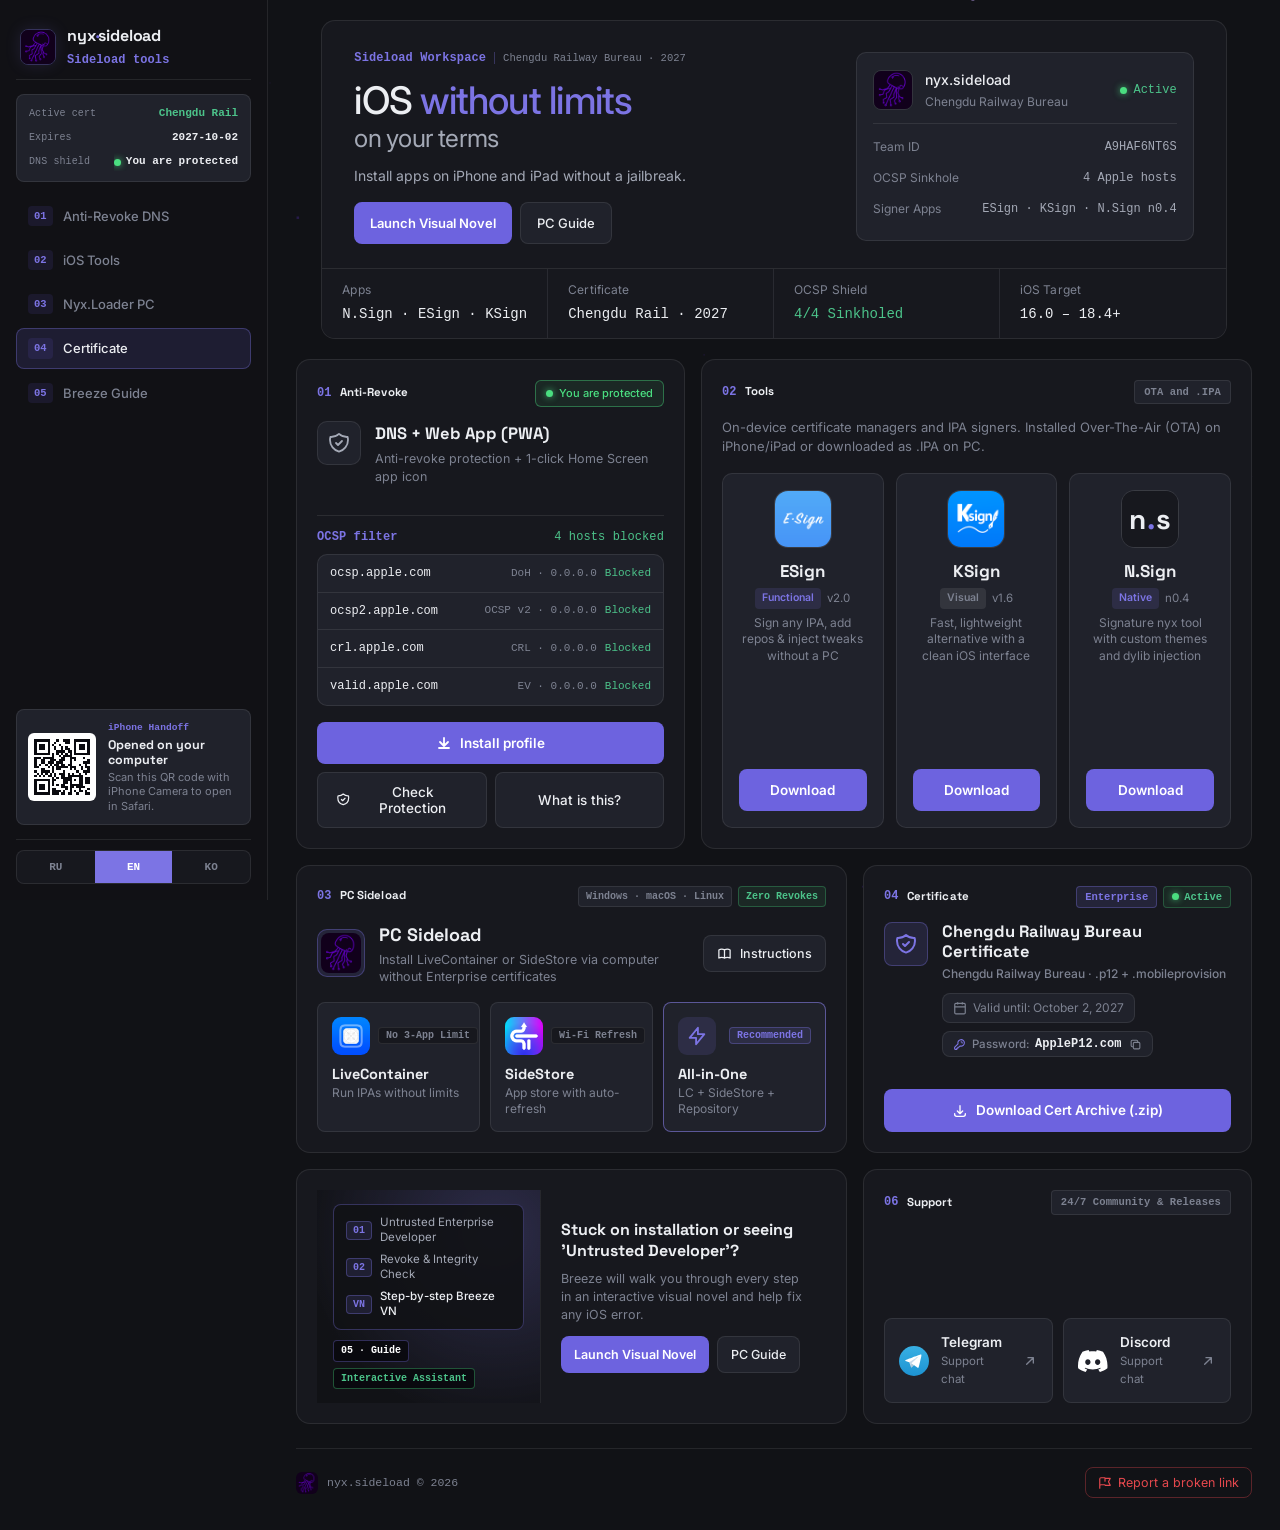
==== commit da544863: "release(nsign): ship n0.4 with working Semi-Local OTA install and HTTP range streaming" ====
--- a/index.html
+++ b/index.html
@@ -203,7 +203,7 @@
               </div>
               <div class="deck-spec-row">
                 <span class="deck-spec-k">Signer Apps</span>
-                <code class="deck-spec-v">ESign · KSign · N.Sign n0.3</code>
+                <code class="deck-spec-v">ESign · KSign · N.Sign n0.4</code>
               </div>
             </div>
           </div>
@@ -420,7 +420,7 @@
                   <span class="tool-title-new">N.Sign</span>
                   <div class="tool-meta-new">
                     <span class="tool-tag tool-tag--new" data-i="tag-new">Нативный</span>
-                    <span>n0.3</span>
+                    <span>n0.4</span>
                   </div>
                   <p class="tool-desc-inline" data-i="nsign-short-desc">Фирменный подписыватель nyx с кастомными темами и dylib</p>
                 </div>
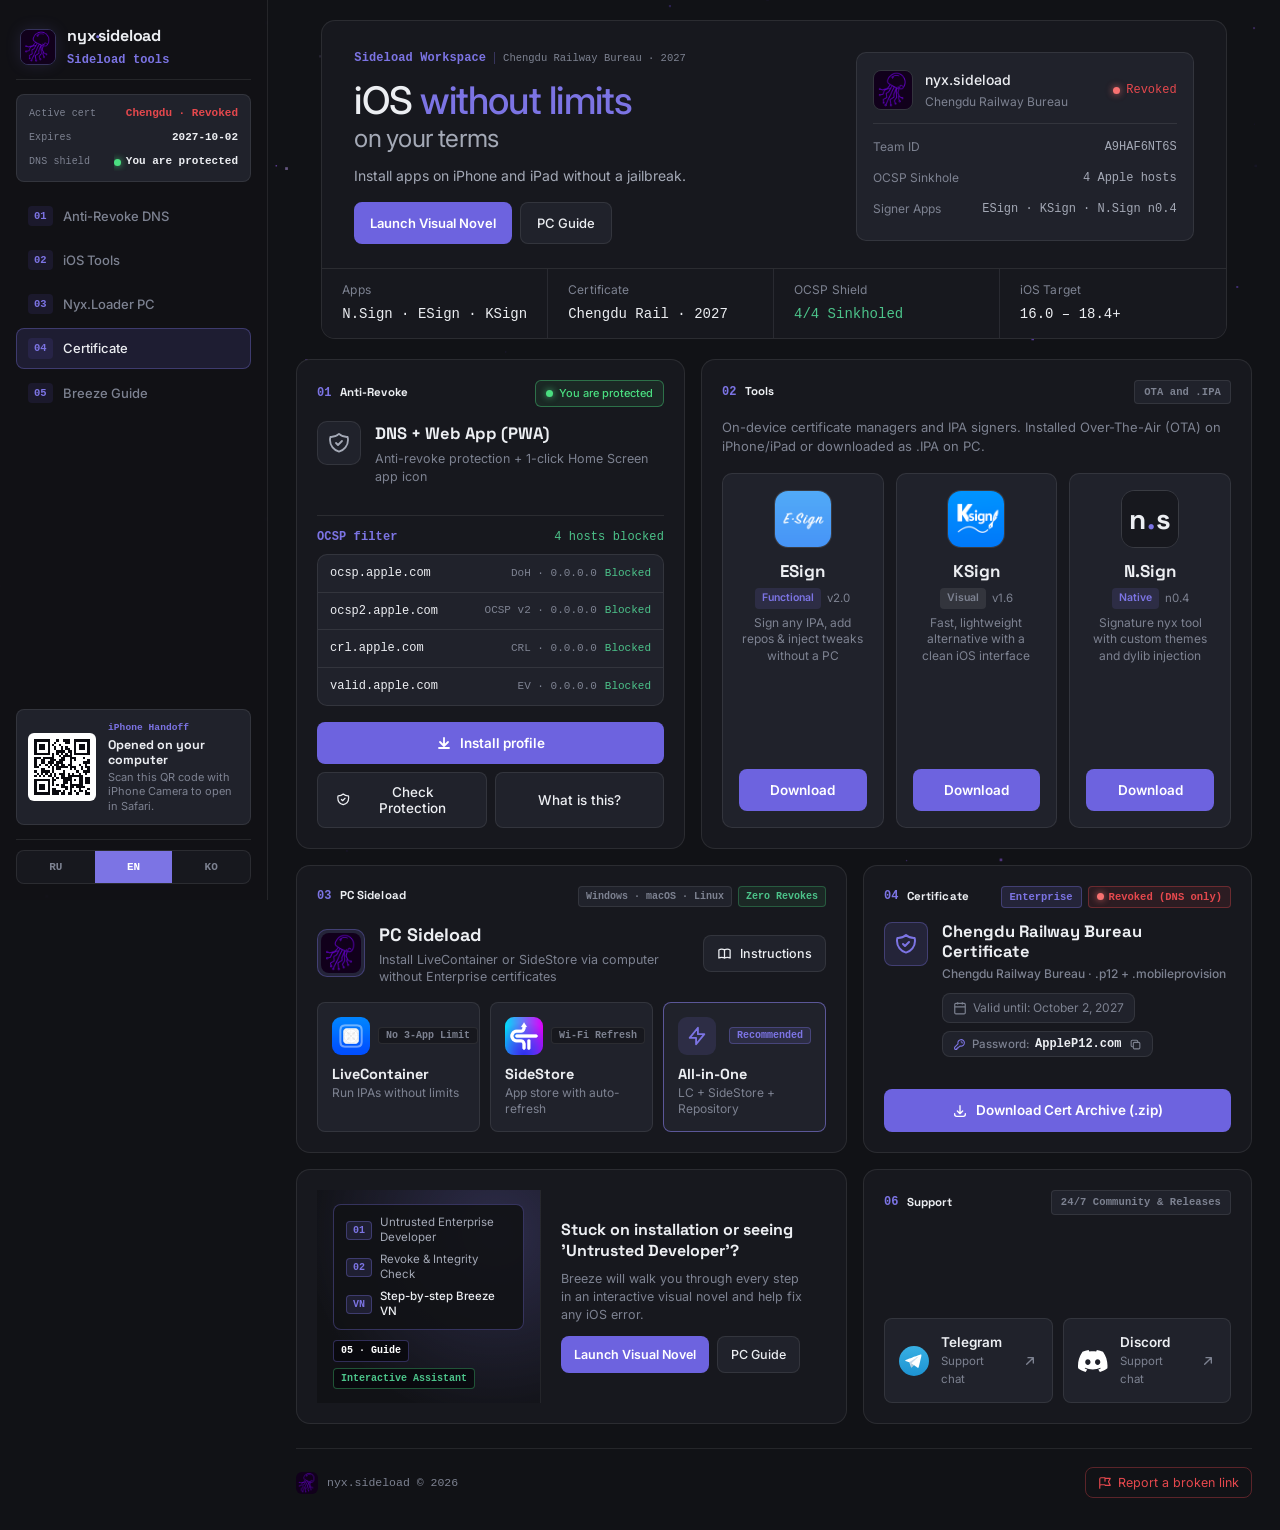
==== commit 85d76ddb: "status(cert): mark Chengdu Railway Bureau as Revoked (DNS only) while keeping downloads open" ====
--- a/index.html
+++ b/index.html
@@ -89,7 +89,7 @@
       <div class="sidebar-telemetry">
         <div class="telemetry-row">
           <span class="telemetry-key">Active cert</span>
-          <span class="telemetry-val telemetry-val--ok">Chengdu Rail</span>
+          <span class="telemetry-val telemetry-val--err">Chengdu · Revoked</span>
         </div>
         <div class="telemetry-row">
           <span class="telemetry-key">Expires</span>
@@ -190,7 +190,7 @@
                 <strong>nyx.sideload</strong>
                 <span>Chengdu Railway Bureau</span>
               </div>
-              <span class="deck-spec-badge"><span class="status-dot ok"></span> Active</span>
+              <span class="deck-spec-badge deck-spec-badge--revoked"><span class="status-dot err"></span> Revoked</span>
             </div>
             <div class="deck-spec-rows">
               <div class="deck-spec-row">
@@ -542,9 +542,9 @@
             </div>
             <div class="cert-status-badges">
               <span class="cert-type-badge">Enterprise</span>
-              <span class="cert-status-badge">
-                <span class="status-dot ok" aria-hidden="true"></span>
-                <span data-i="cert-active">Активен</span>
+              <span class="cert-status-badge cert-status-badge--revoked">
+                <span class="status-dot err" aria-hidden="true"></span>
+                <span data-i="cert-revoked">Отозван (только с DNS)</span>
               </span>
             </div>
           </div>
@@ -765,7 +765,7 @@
         <div class="large-modal-icon" id="modal-app-icon"></div>
         <h2 class="modal-app-name" id="inst-modal-title">ESign</h2>
         <div class="modal-app-meta">
-          <span>Status: <strong id="modal-app-status" style="display:inline-flex; align-items:center; gap:6px;"><span class="status-dot ok"></span><span id="modal-app-status-text">Активен</span></strong></span>
+          <span>Status: <strong id="modal-app-status" style="display:inline-flex; align-items:center; gap:6px;"><span class="status-dot err"></span><span id="modal-app-status-text">Отозван (только с DNS)</span></strong></span>
           <span>Bundle ID: <strong id="modal-app-bundle">com.esign.sideload</strong></span>
           <span>Version: <strong id="modal-app-version">1.5.1</strong></span>
           <span>Size: <strong id="modal-app-size">14.9 MB</strong></span>
@@ -783,7 +783,7 @@
              <div class="form-group-new">
                <label for="modal-cert-select" data-i="label-select-cert">Выбрать сертификат</label>
                <select class="sel" id="modal-cert-select" style="width:100%;">
-                 <option value="chengdu-railway-bureau" selected>Chengdu Railway Bureau [Активен]</option>
+                 <option value="chengdu-railway-bureau" selected>Chengdu Railway Bureau [Отозван]</option>
                </select>
              </div>
              <p style="font-size:12px; color:var(--muted); line-height:1.4;" data-i="cert-disclaimer">
--- a/index.css
+++ b/index.css
@@ -1271,6 +1271,11 @@
       display: inline-flex;
       align-items: center;
       gap: 5px;
+    }
+    .cert-status-badge--revoked {
+      background: rgba(229, 72, 77, 0.1);
+      color: var(--err);
+      border-color: rgba(229, 72, 77, 0.34);
     }
     .cert-body {
       display: flex;
@@ -2185,6 +2190,12 @@
     font-size: 12px;
     color: var(--ok);
   }
+  .deck-spec-badge--revoked {
+    color: var(--err);
+  }
+  .telemetry-val--err {
+    color: var(--err);
+  }
 
   .deck-spec-rows {
     display: flex;
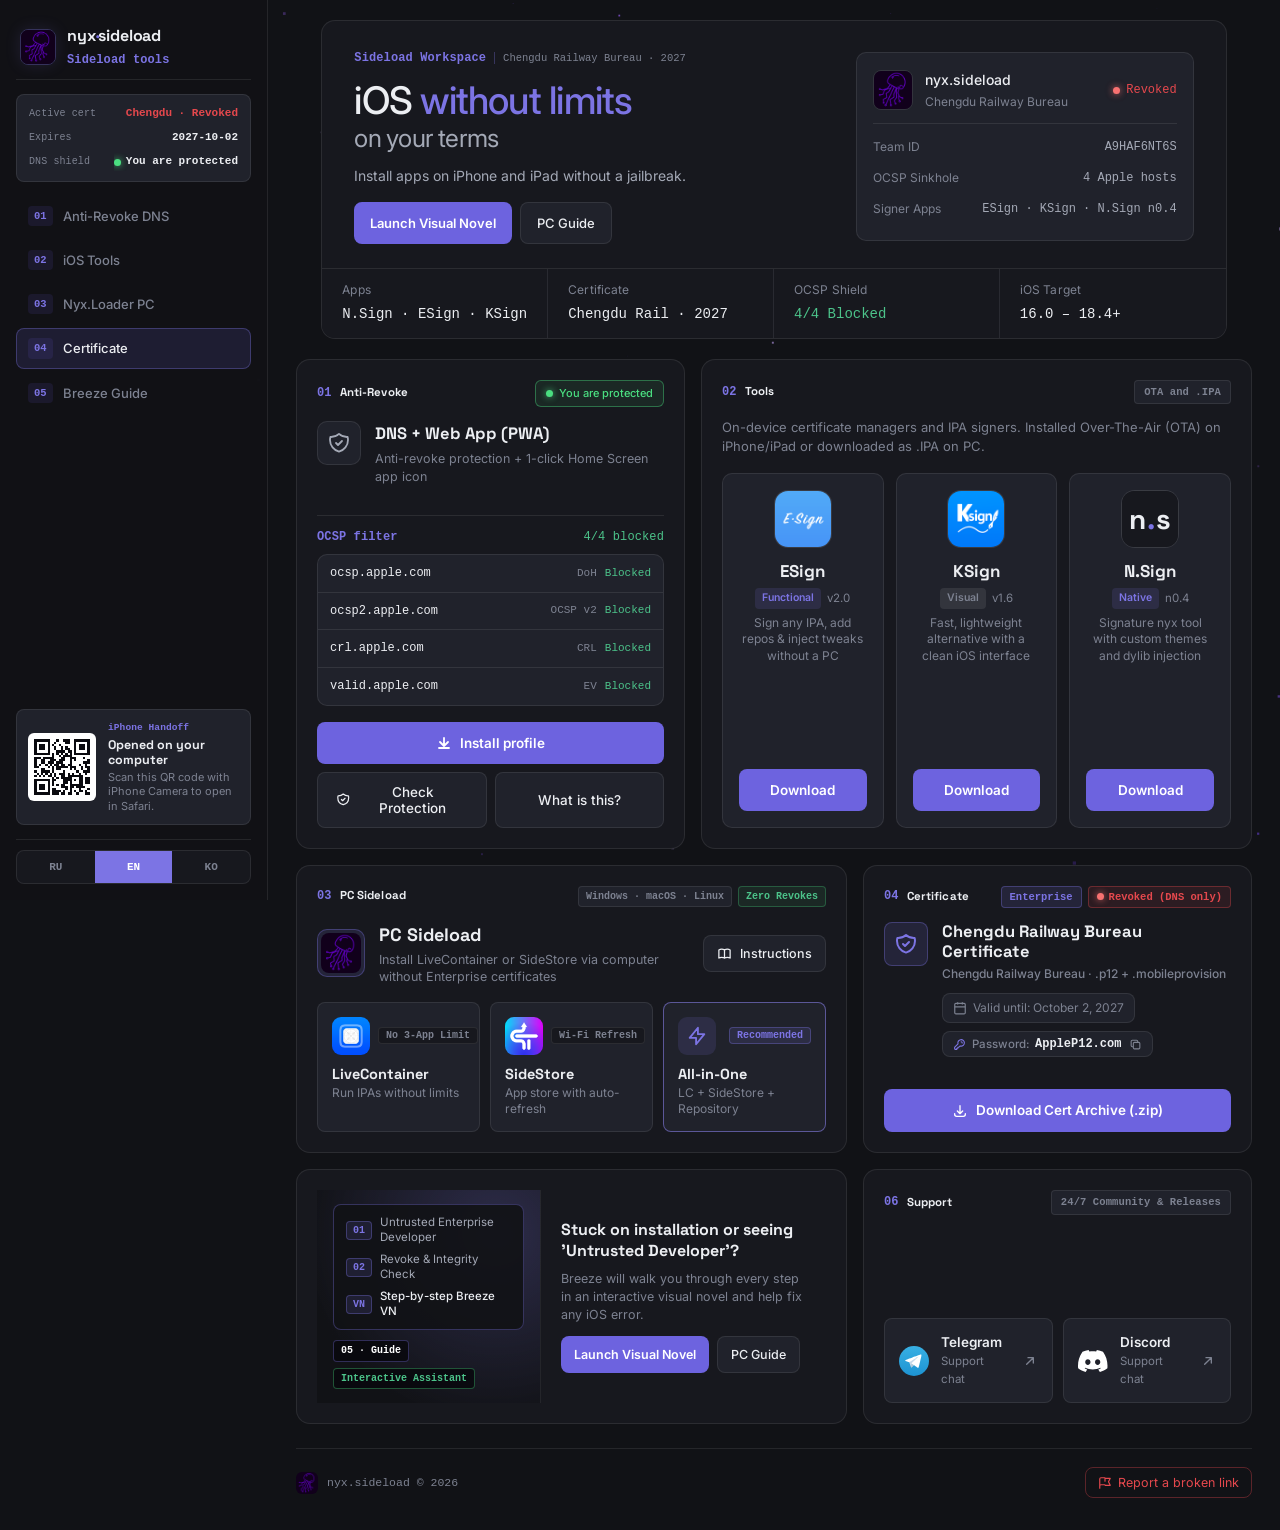
==== commit c37bd94f: "fix(dns): wire OCSP filter table and hero stat to live checkDnsProtection results" ====
--- a/index.html
+++ b/index.html
@@ -221,7 +221,7 @@
         </div>
         <div class="deck-stat">
           <span class="deck-stat-key">OCSP Shield</span>
-          <span class="deck-stat-val deck-stat-val--ok">4/4 Sinkholed</span>
+          <span class="deck-stat-val deck-stat-val--warn" id="deck-ocsp-stat">Checking...</span>
         </div>
         <div class="deck-stat">
           <span class="deck-stat-key">iOS Target</span>
@@ -306,28 +306,28 @@
           <div class="dns-telemetry-matrix" aria-label="OCSP Filter Hosts">
             <div class="dns-telemetry-head">
               <span class="sys-code">OCSP filter</span>
-              <span class="dns-telemetry-live">4 hosts blocked</span>
+              <span class="dns-telemetry-live dns-telemetry-live--warn" id="dns-telemetry-summary" data-i="dns-hosts-checking">Проверка...</span>
             </div>
             <div class="dns-telemetry-list">
-              <div class="dns-host-row">
+              <div class="dns-host-row" data-dns-host="ocsp.apple.com">
                 <span class="dns-telemetry-host">ocsp.apple.com</span>
-                <span class="dns-host-proto">DoH · 0.0.0.0</span>
-                <span class="dns-telemetry-status--ok">Blocked</span>
-              </div>
-              <div class="dns-host-row">
+                <span class="dns-host-proto">DoH</span>
+                <span class="dns-telemetry-status dns-telemetry-status--wait" data-i="dns-host-checking">Проверка...</span>
+              </div>
+              <div class="dns-host-row" data-dns-host="ocsp2.apple.com">
                 <span class="dns-telemetry-host">ocsp2.apple.com</span>
-                <span class="dns-host-proto">OCSP v2 · 0.0.0.0</span>
-                <span class="dns-telemetry-status--ok">Blocked</span>
-              </div>
-              <div class="dns-host-row">
+                <span class="dns-host-proto">OCSP v2</span>
+                <span class="dns-telemetry-status dns-telemetry-status--wait" data-i="dns-host-checking">Проверка...</span>
+              </div>
+              <div class="dns-host-row" data-dns-host="crl.apple.com">
                 <span class="dns-telemetry-host">crl.apple.com</span>
-                <span class="dns-host-proto">CRL · 0.0.0.0</span>
-                <span class="dns-telemetry-status--ok">Blocked</span>
-              </div>
-              <div class="dns-host-row">
+                <span class="dns-host-proto">CRL</span>
+                <span class="dns-telemetry-status dns-telemetry-status--wait" data-i="dns-host-checking">Проверка...</span>
+              </div>
+              <div class="dns-host-row" data-dns-host="valid.apple.com">
                 <span class="dns-telemetry-host">valid.apple.com</span>
-                <span class="dns-host-proto">EV · 0.0.0.0</span>
-                <span class="dns-telemetry-status--ok">Blocked</span>
+                <span class="dns-host-proto">EV</span>
+                <span class="dns-telemetry-status dns-telemetry-status--wait" data-i="dns-host-checking">Проверка...</span>
               </div>
             </div>
           </div>
--- a/index.css
+++ b/index.css
@@ -2354,6 +2354,10 @@
   font-size: 12px;
   color: var(--ok);
 }
+.dns-telemetry-live--warn { color: var(--warn); }
+.dns-telemetry-live--err { color: var(--err); }
+.deck-stat-val--warn { color: var(--warn); }
+.deck-stat-val--err { color: var(--err); }
 
 .dns-telemetry-list {
   display: flex;
@@ -2394,12 +2398,15 @@
   white-space: nowrap;
 }
 
+.dns-telemetry-status,
 .dns-telemetry-status--ok {
   flex-shrink: 0;
   font-family: var(--font-mono);
   font-size: 11px;
   color: var(--ok);
 }
+.dns-telemetry-status--wait { color: var(--warn); }
+.dns-telemetry-status--err { color: var(--err); }
 
 .dns-actions {
   display: flex;
